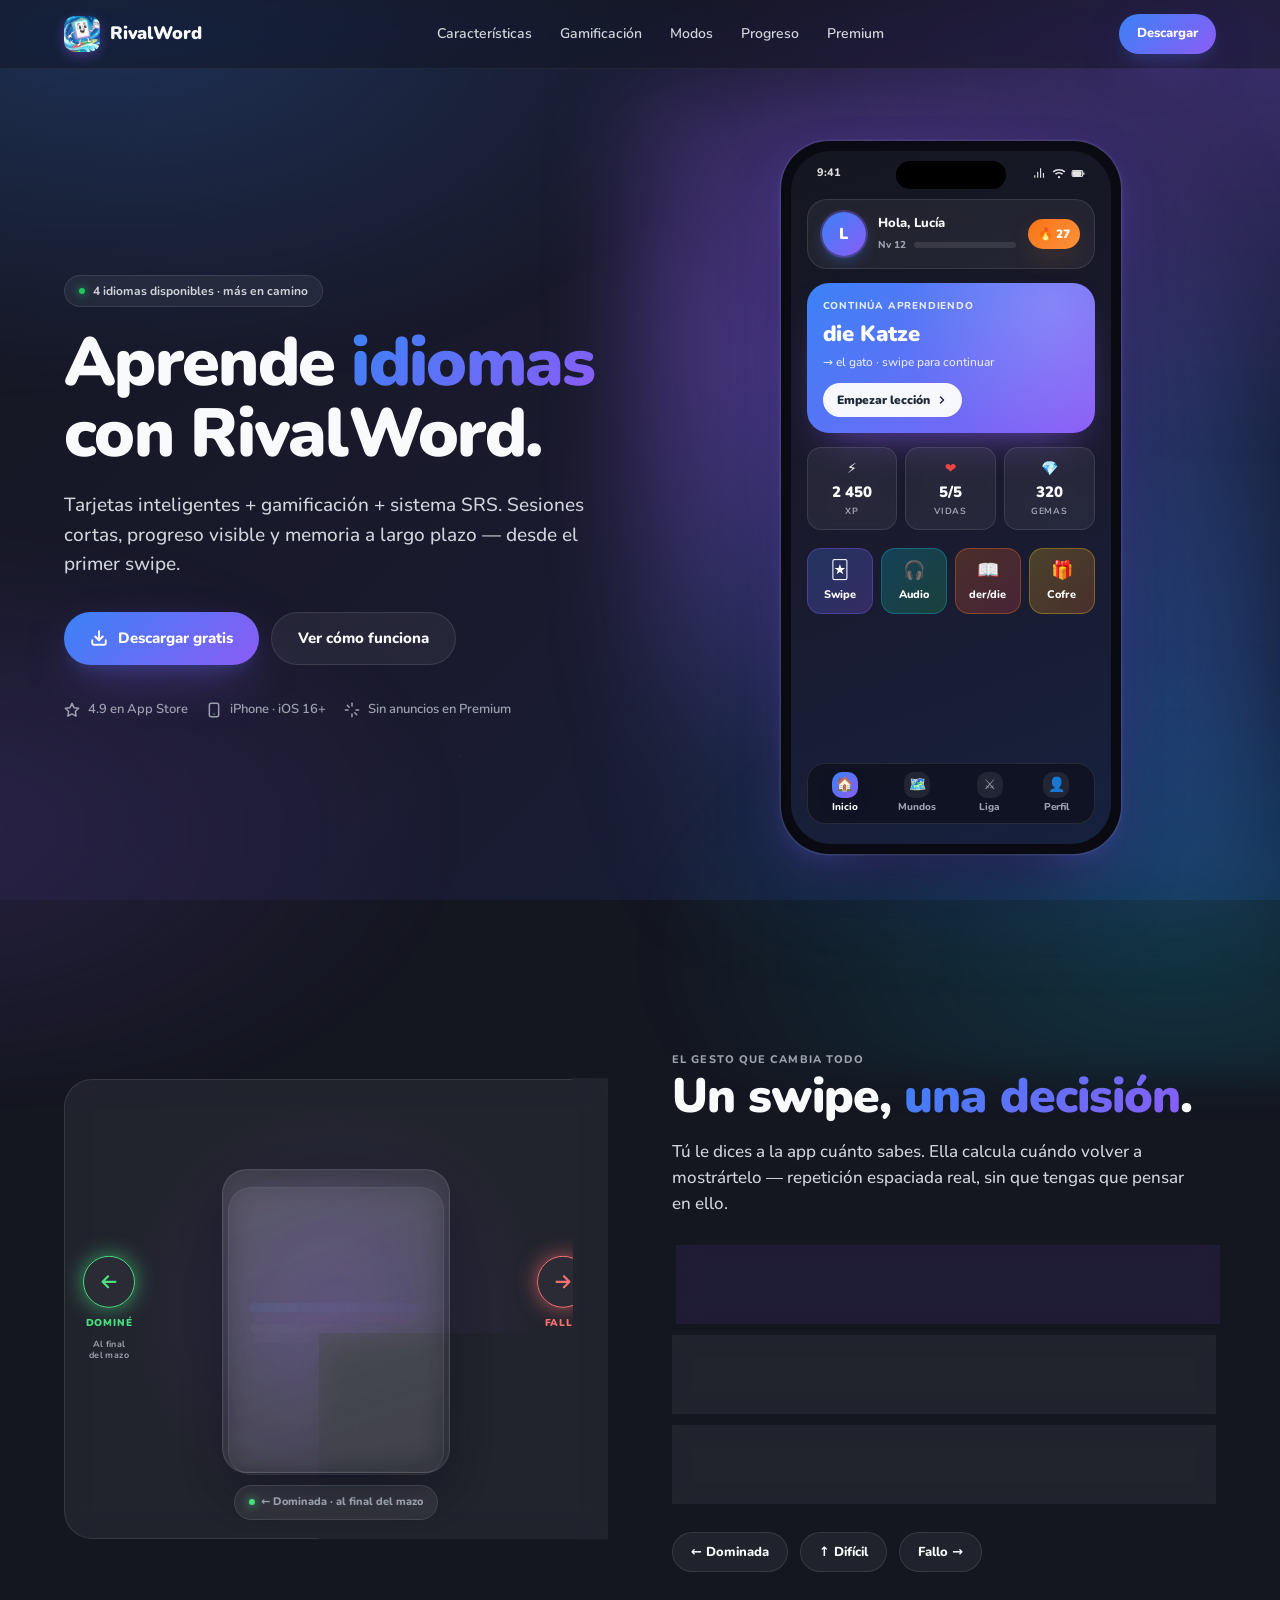
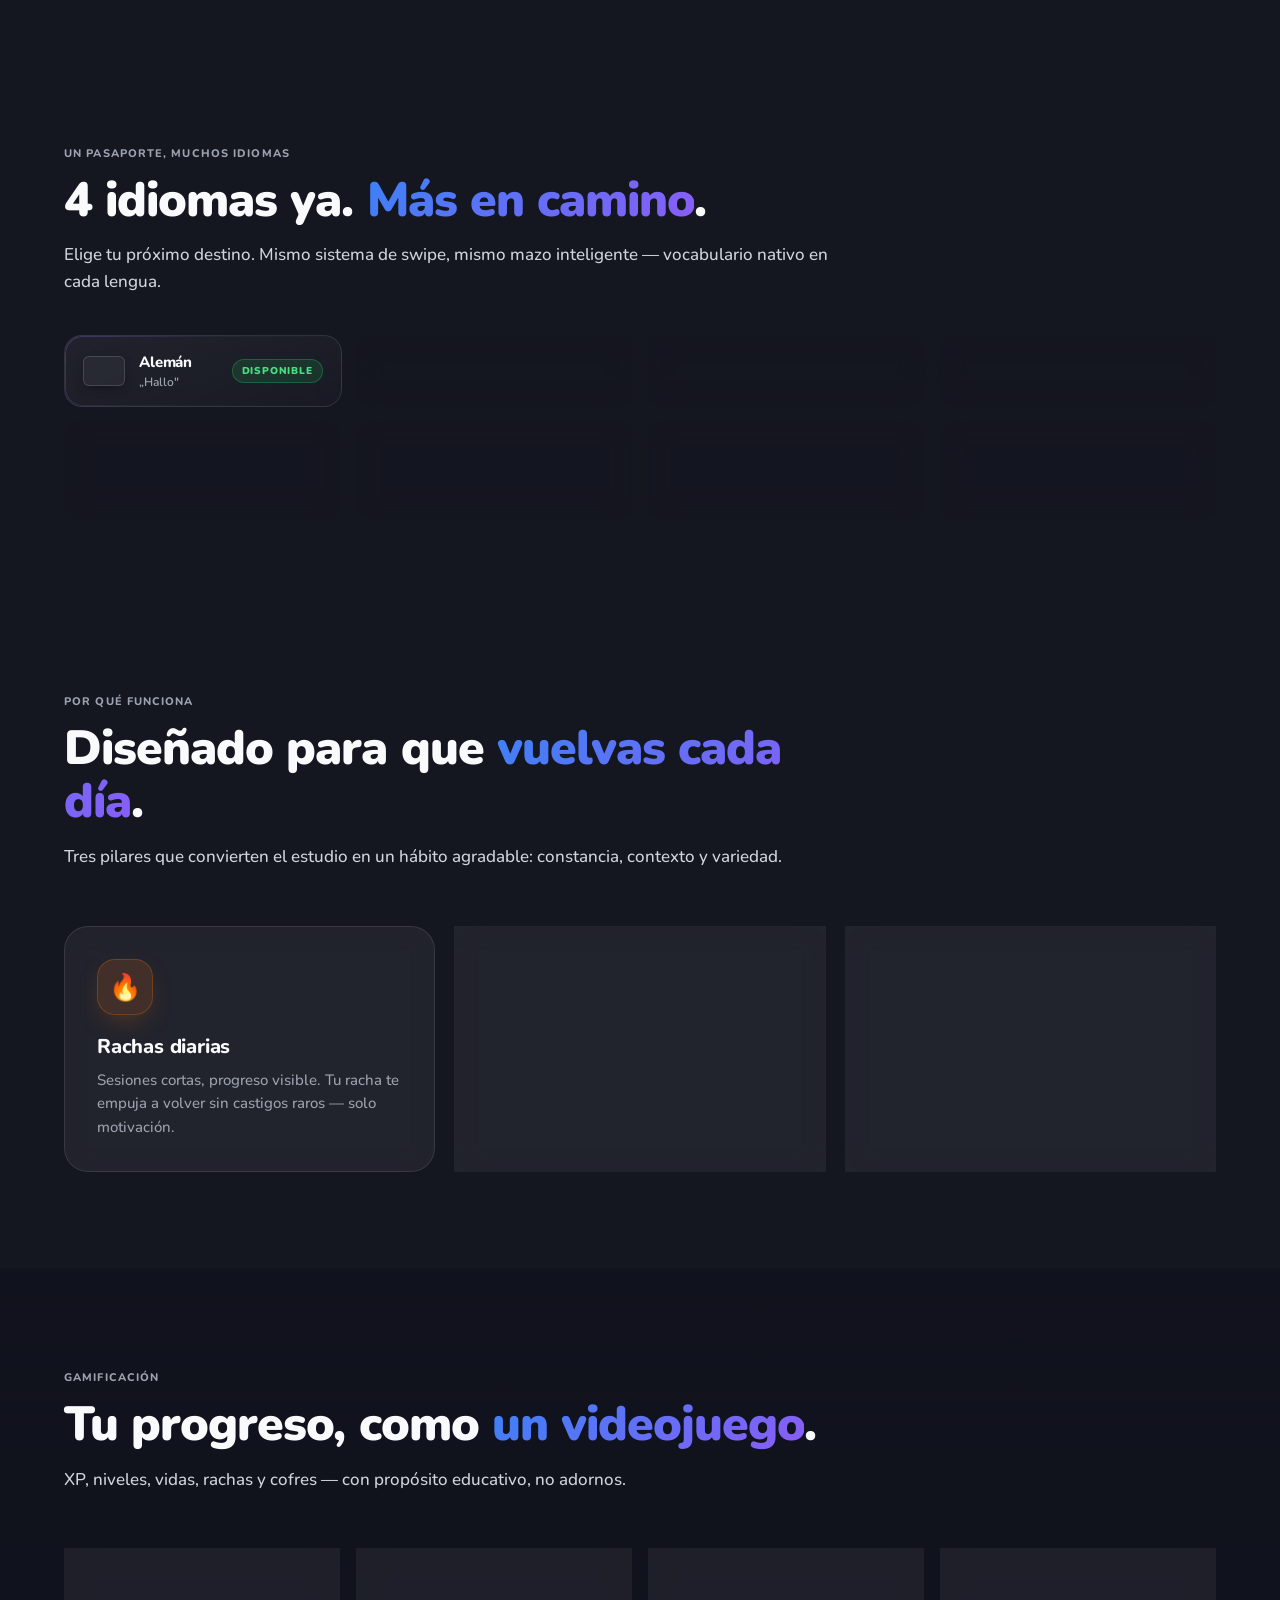
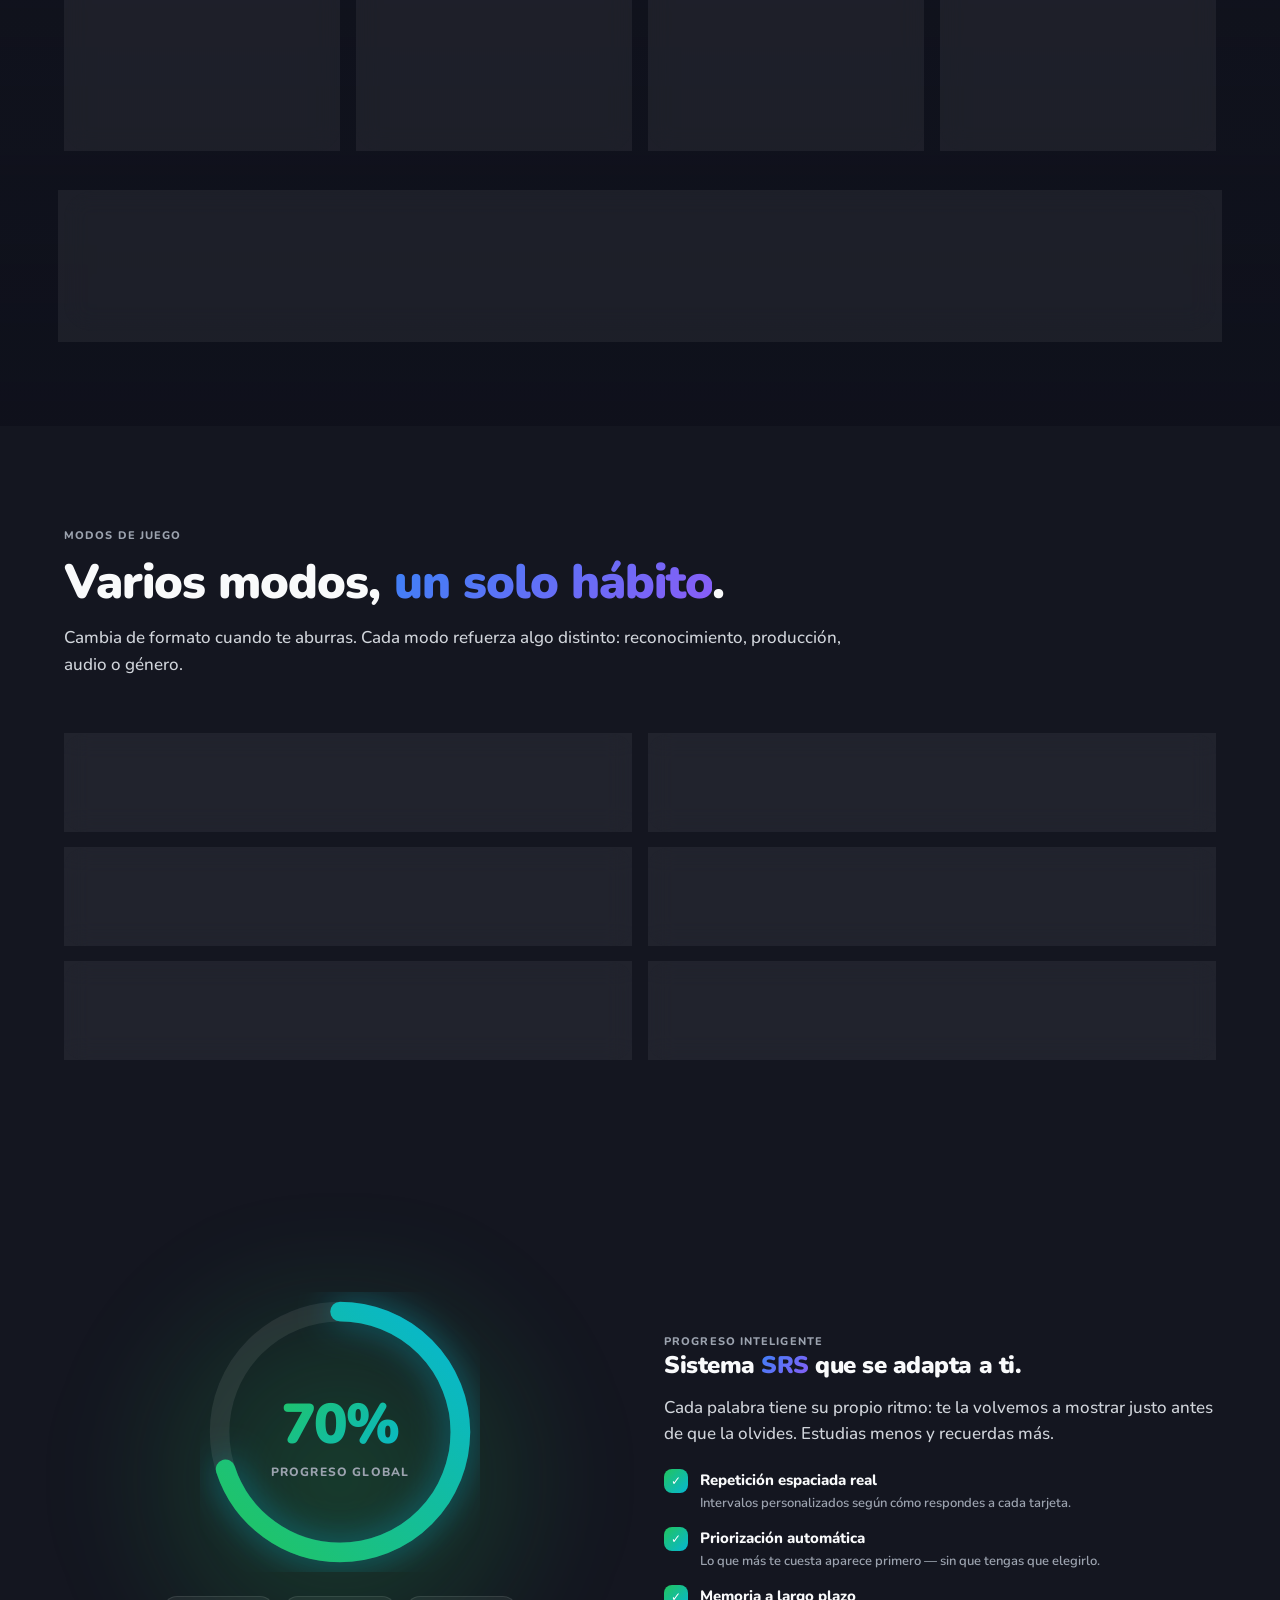
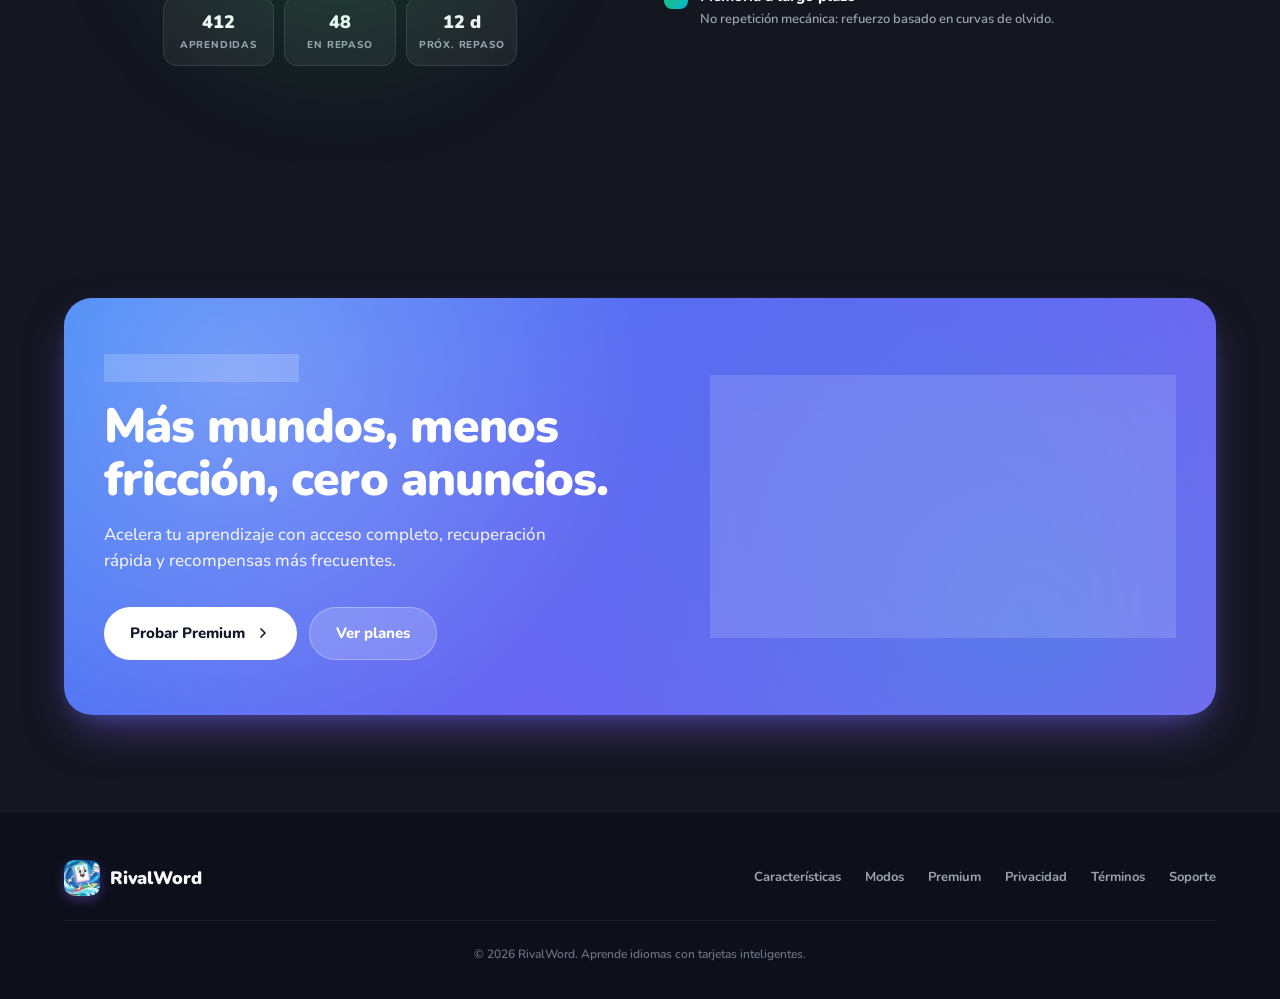
==== index.html @ c5b44391 "La web pasa a RivalWord: marca, política de privacidad, términos, soporte y app-ads.txt - index.html" ====
<!doctype html>
<html lang="es">
<head>
  <meta charset="utf-8" />
  <meta name="viewport" content="width=device-width, initial-scale=1" />
  <title>RivalWord — Aprende idiomas con tarjetas inteligentes</title>
  <meta name="description" content="RivalWord: tarjetas inteligentes + gamificación + SRS. Aprende alemán, inglés, francés y búlgaro con rachas, mundos y modos de juego." />
  <link rel="canonical" href="https://rivalword.online/" />
  <link rel="icon" href="/assets/app-icon.png" />
  <link rel="apple-touch-icon" href="/assets/apple-touch-icon.png" />
  <meta property="og:type" content="website" />
  <meta property="og:site_name" content="RivalWord" />
  <meta property="og:title" content="RivalWord — Aprende idiomas con tarjetas inteligentes" />
  <meta property="og:description" content="Tarjetas inteligentes + gamificación + SRS. Aprende alemán, inglés, francés y búlgaro." />
  <meta property="og:url" content="https://rivalword.online/" />
  <meta property="og:image" content="https://rivalword.online/assets/apple-touch-icon.png" />
  <meta name="twitter:card" content="summary" />

  <link rel="preconnect" href="https://fonts.googleapis.com" />
  <link rel="preconnect" href="https://fonts.gstatic.com" crossorigin />
  <link href="https://fonts.googleapis.com/css2?family=Nunito:wght@400;500;600;700;800;900&display=swap" rel="stylesheet" />

  <style>
    /* ============================================================
       RivalWord — Landing
       Dark gradient + glassmorphism aesthetic, aligned with the app
       ============================================================ */
    *, *::before, *::after { box-sizing: border-box; }
    html, body { margin: 0; padding: 0; }
    html { scroll-behavior: smooth; }

    :root {
      /* Backgrounds */
      --bg-1: #141620;
      --bg-2: #1A1A2E;
      --bg-3: #16213E;
      --bg-dark: #0D0F1A;

      /* Accents */
      --accent-blue: #3B82F6;
      --accent-purple: #8B5CF6;
      --accent-grad: linear-gradient(135deg, #3B82F6 0%, #8B5CF6 100%);
      --accent-grad-soft: linear-gradient(135deg, rgba(59,130,246,0.20) 0%, rgba(139,92,246,0.20) 100%);

      /* Text */
      --text-1: #F9FAFB;
      --text-2: #D1D5DB;
      --text-3: #9CA3AF;
      --text-4: #6B7280;

      /* Cards */
      --card-bg: rgba(255,255,255,0.06);
      --card-bg-strong: rgba(255,255,255,0.09);
      --card-border: rgba(255,255,255,0.10);
      --card-border-strong: rgba(255,255,255,0.18);

      /* Semantic */
      --streak: #F97316;     /* orange */
      --streak-2: #FB923C;
      --success: #22C55E;    /* green */
      --success-2: #06B6D4;  /* cyan */
      --hearts: #EF4444;
      --xp: #FACC15;

      /* Radii */
      --r-sm: 12px;
      --r-md: 14px;
      --r-lg: 20px;
      --r-xl: 24px;
      --r-2xl: 28px;
      --r-pill: 999px;

      /* Shadows — coloured accent, not pure black */
      --shadow-accent: 0 20px 50px -15px rgba(139,92,246,0.55), 0 8px 20px -8px rgba(59,130,246,0.35);
      --shadow-accent-sm: 0 10px 30px -10px rgba(139,92,246,0.45);
      --shadow-card: 0 10px 30px -12px rgba(12, 14, 30, 0.6), 0 2px 8px rgba(12, 14, 30, 0.35);
      --shadow-streak: 0 10px 30px -10px rgba(249,115,22,0.45);

      /* Motion */
      --ease: cubic-bezier(.2,.8,.2,1);
      --ease-spring: cubic-bezier(.34,1.56,.64,1);

      /* Type */
      --font: 'Nunito', -apple-system, BlinkMacSystemFont, 'SF Pro Text', system-ui, sans-serif;
    }

    body {
      font-family: var(--font);
      color: var(--text-1);
      background: var(--bg-1);
      -webkit-font-smoothing: antialiased;
      -moz-osx-font-smoothing: grayscale;
      text-rendering: optimizeLegibility;
      font-weight: 500;
      overflow-x: hidden;
      line-height: 1.5;
    }

    /* ============================================================
       Animated background — diagonal gradient + subtle particles
       ============================================================ */
    .app-bg {
      position: fixed;
      inset: 0;
      z-index: -2;
      background:
        linear-gradient(135deg, #141620 0%, #1A1A2E 50%, #16213E 100%);
    }
    .app-bg::before {
      content: "";
      position: absolute;
      inset: -20%;
      background:
        radial-gradient(ellipse 60% 50% at 20% 15%, rgba(59,130,246,0.25), transparent 60%),
        radial-gradient(ellipse 60% 50% at 85% 20%, rgba(139,92,246,0.28), transparent 60%),
        radial-gradient(ellipse 50% 40% at 80% 90%, rgba(6,182,212,0.18), transparent 60%),
        radial-gradient(ellipse 50% 40% at 10% 80%, rgba(139,92,246,0.15), transparent 60%);
      animation: bgDrift 12s ease-in-out infinite alternate;
      filter: blur(20px);
    }
    @keyframes bgDrift {
      0%   { transform: translate3d(0, 0, 0) scale(1); }
      100% { transform: translate3d(-3%, 2%, 0) scale(1.05); }
    }

    /* Stars / particles layer */
    .stars {
      position: fixed;
      inset: 0;
      z-index: -1;
      pointer-events: none;
      background-image:
        radial-gradient(1px 1px at 10% 20%, rgba(255,255,255,0.5), transparent 50%),
        radial-gradient(1px 1px at 80% 30%, rgba(255,255,255,0.4), transparent 50%),
        radial-gradient(1.5px 1.5px at 30% 70%, rgba(255,255,255,0.55), transparent 50%),
        radial-gradient(1px 1px at 60% 80%, rgba(255,255,255,0.35), transparent 50%),
        radial-gradient(1px 1px at 90% 60%, rgba(255,255,255,0.45), transparent 50%),
        radial-gradient(1px 1px at 45% 15%, rgba(255,255,255,0.4), transparent 50%),
        radial-gradient(1.5px 1.5px at 20% 90%, rgba(255,255,255,0.5), transparent 50%),
        radial-gradient(1px 1px at 70% 45%, rgba(255,255,255,0.3), transparent 50%);
      background-size: 120% 120%;
      opacity: 0.6;
      animation: starTwinkle 6s ease-in-out infinite alternate;
    }
    @keyframes starTwinkle {
      0%   { opacity: 0.35; transform: translateY(0); }
      100% { opacity: 0.7;  transform: translateY(-4px); }
    }

    /* ============================================================
       Typography
       ============================================================ */
    h1, h2, h3, h4 { margin: 0; font-family: var(--font); letter-spacing: -0.01em; }
    h1 { font-weight: 900; line-height: 1.05; letter-spacing: -0.025em; }
    h2 { font-weight: 900; line-height: 1.1;  letter-spacing: -0.02em; }
    h3 { font-weight: 800; line-height: 1.2; }
    p  { margin: 0; }

    .eyebrow {
      text-transform: uppercase;
      letter-spacing: 0.1em;
      font-size: 11px;
      font-weight: 800;
      color: var(--text-3);
    }

    .grad-text {
      background: var(--accent-grad);
      -webkit-background-clip: text;
      background-clip: text;
      -webkit-text-fill-color: transparent;
      color: transparent;
    }

    /* ============================================================
       Layout
       ============================================================ */
    .container {
      max-width: 1200px;
      margin: 0 auto;
      padding: 0 24px;
    }
    section { padding: 96px 0; position: relative; }
    @media (max-width: 720px) { section { padding: 72px 0; } }

    /* ============================================================
       Buttons
       ============================================================ */
    .btn {
      display: inline-flex;
      align-items: center;
      justify-content: center;
      gap: 10px;
      font-family: var(--font);
      font-weight: 800;
      font-size: 15px;
      border: 0;
      border-radius: var(--r-pill);
      padding: 14px 26px;
      cursor: pointer;
      text-decoration: none;
      transition: transform 120ms var(--ease), box-shadow 220ms var(--ease), background 220ms var(--ease);
      will-change: transform;
    }
    .btn:active { transform: scale(0.97); }
    .btn-primary {
      background: var(--accent-grad);
      color: #fff;
      box-shadow: var(--shadow-accent);
    }
    .btn-primary:hover {
      box-shadow: 0 24px 60px -15px rgba(139,92,246,0.7), 0 10px 25px -8px rgba(59,130,246,0.45);
    }
    .btn-ghost {
      background: var(--card-bg);
      color: var(--text-1);
      border: 1px solid var(--card-border);
      backdrop-filter: blur(10px);
      -webkit-backdrop-filter: blur(10px);
    }
    .btn-ghost:hover {
      background: var(--card-bg-strong);
      border-color: var(--card-border-strong);
    }
    .btn-white {
      background: #fff;
      color: #111827;
    }
    .btn-white:hover { background: #F3F4F6; }

    .btn-sm { padding: 10px 18px; font-size: 13px; }

    /* ============================================================
       Glass card
       ============================================================ */
    .glass {
      background: var(--card-bg);
      border: 1px solid var(--card-border);
      border-radius: var(--r-2xl);
      backdrop-filter: blur(12px);
      -webkit-backdrop-filter: blur(12px);
      transition: transform 220ms var(--ease), border-color 220ms var(--ease), background 220ms var(--ease);
    }
    .glass-hover:hover {
      transform: scale(1.02);
      border-color: rgba(139,92,246,0.45);
      background: rgba(255,255,255,0.08);
    }

    /* ============================================================
       Navbar
       ============================================================ */
    .nav {
      position: sticky;
      top: 0;
      z-index: 100;
      backdrop-filter: blur(18px) saturate(140%);
      -webkit-backdrop-filter: blur(18px) saturate(140%);
      background: rgba(20, 22, 32, 0.55);
      border-bottom: 1px solid rgba(255,255,255,0.06);
    }
    .nav-inner {
      max-width: 1200px;
      margin: 0 auto;
      padding: 14px 24px;
      display: flex;
      align-items: center;
      justify-content: space-between;
      gap: 16px;
    }
    .brand { display: flex; align-items: center; gap: 10px; text-decoration: none; color: var(--text-1); }
    .brand-logo {
      width: 36px; height: 36px; border-radius: 10px; object-fit: cover;
      box-shadow: 0 4px 12px rgba(139,92,246,0.35);
    }
    .brand-name { font-weight: 900; font-size: 18px; letter-spacing: -0.01em; }
    .nav-links { display: none; gap: 28px; }
    .nav-links a { color: var(--text-2); text-decoration: none; font-size: 14px; font-weight: 600; transition: color 180ms; }
    .nav-links a:hover { color: var(--text-1); }
    @media (min-width: 980px) { .nav-links { display: flex; } }

    /* ============================================================
       Hero
       ============================================================ */
    .hero {
      padding: 72px 0 96px;
      position: relative;
    }
    .hero-grid {
      display: grid;
      gap: 48px;
      align-items: center;
      grid-template-columns: 1fr;
    }
    @media (min-width: 980px) {
      .hero-grid { grid-template-columns: 1.05fr 1fr; gap: 64px; }
    }
    .hero-badge {
      display: inline-flex; align-items: center; gap: 8px;
      padding: 6px 14px;
      border-radius: var(--r-pill);
      background: var(--card-bg);
      border: 1px solid var(--card-border);
      font-size: 12px; font-weight: 700;
      color: var(--text-2);
      backdrop-filter: blur(10px);
    }
    .hero-badge .dot { width: 6px; height: 6px; border-radius: 50%; background: var(--success); box-shadow: 0 0 8px var(--success); }
    .hero h1 {
      font-size: clamp(40px, 6vw, 68px);
      margin-top: 20px;
      text-wrap: balance;
    }
    .hero .lead {
      margin-top: 22px;
      font-size: clamp(16px, 1.6vw, 19px);
      color: var(--text-2);
      max-width: 560px;
      line-height: 1.55;
      text-wrap: pretty;
    }
    .hero-ctas { margin-top: 32px; display: flex; gap: 12px; flex-wrap: wrap; }
    .hero-meta {
      margin-top: 36px;
      display: flex; flex-wrap: wrap; gap: 18px;
      font-size: 13px; color: var(--text-3); font-weight: 600;
    }
    .hero-meta span { display: inline-flex; align-items: center; gap: 8px; }

    /* ============================================================
       iPhone mockup
       ============================================================ */
    .phone-wrap { position: relative; display: grid; place-items: center; }
    .phone-glow {
      position: absolute;
      inset: -60px;
      background:
        radial-gradient(circle at 30% 30%, rgba(139,92,246,0.45), transparent 60%),
        radial-gradient(circle at 70% 70%, rgba(59,130,246,0.35), transparent 65%);
      filter: blur(40px);
      z-index: 0;
      animation: glowPulse 6s ease-in-out infinite alternate;
    }
    @keyframes glowPulse {
      0%   { opacity: 0.75; transform: scale(1); }
      100% { opacity: 1;    transform: scale(1.05); }
    }
    .phone {
      position: relative;
      z-index: 1;
      width: 320px;
      background: #0a0b12;
      border-radius: 48px;
      padding: 10px;
      box-shadow:
        0 0 0 1.5px rgba(255,255,255,0.08),
        0 40px 80px -30px rgba(0,0,0,0.8),
        var(--shadow-accent);
    }
    @media (min-width: 420px) { .phone { width: 340px; } }
    .phone-screen {
      position: relative;
      border-radius: 40px;
      overflow: hidden;
      aspect-ratio: 9 / 19.5;
      background: linear-gradient(160deg, #141620 0%, #1A1A2E 50%, #16213E 100%);
    }
    .phone-notch {
      position: absolute;
      top: 10px;
      left: 50%;
      transform: translateX(-50%);
      width: 110px; height: 28px;
      border-radius: 999px;
      background: #000;
      z-index: 20;
    }
    .phone-stars {
      position: absolute; inset: 0;
      background-image:
        radial-gradient(1px 1px at 15% 20%, rgba(255,255,255,0.6), transparent 50%),
        radial-gradient(1px 1px at 75% 35%, rgba(255,255,255,0.5), transparent 50%),
        radial-gradient(1.5px 1.5px at 40% 60%, rgba(255,255,255,0.7), transparent 50%),
        radial-gradient(1px 1px at 85% 80%, rgba(255,255,255,0.4), transparent 50%),
        radial-gradient(1px 1px at 20% 85%, rgba(255,255,255,0.45), transparent 50%);
      opacity: 0.5;
    }

    /* Phone content */
    .phone-content {
      position: relative;
      padding: 48px 16px 20px;
      z-index: 1;
      height: 100%;
      display: flex; flex-direction: column; gap: 14px;
    }
    .status-bar {
      position: absolute; top: 14px; left: 26px; right: 26px;
      display: flex; justify-content: space-between; align-items: center;
      font-size: 11px; font-weight: 800; color: rgba(255,255,255,0.85);
      z-index: 10;
    }
    .status-bar-right { display: inline-flex; gap: 5px; align-items: center; }
    .status-bar-right svg { width: 14px; height: 14px; }

    /* Home header widget */
    .home-header {
      display: flex; align-items: center; gap: 12px;
      padding: 12px 14px;
      border-radius: var(--r-lg);
      background: var(--card-bg);
      border: 1px solid var(--card-border);
      backdrop-filter: blur(12px);
    }
    .avatar {
      width: 44px; height: 44px; border-radius: 50%;
      background: linear-gradient(135deg, #3B82F6, #8B5CF6);
      display: grid; place-items: center;
      color: #fff; font-weight: 900; font-size: 16px;
      box-shadow: 0 0 0 2px rgba(139,92,246,0.35), 0 6px 16px -4px rgba(59,130,246,0.5);
    }
    .home-header-info { flex: 1; min-width: 0; }
    .home-header-info .name { font-weight: 800; font-size: 13px; color: var(--text-1); }
    .lvl-row { display: flex; align-items: center; gap: 8px; margin-top: 4px; }
    .lvl-bar { flex: 1; height: 6px; border-radius: 999px; background: rgba(255,255,255,0.1); overflow: hidden; }
    .lvl-fill { height: 100%; width: 62%; background: var(--accent-grad); border-radius: 999px; }
    .lvl-label { font-size: 10px; color: var(--text-3); font-weight: 800; }
    .streak-badge {
      display: inline-flex; align-items: center; gap: 5px;
      padding: 6px 10px;
      border-radius: var(--r-pill);
      background: linear-gradient(135deg, #F97316, #FB923C);
      color: #fff; font-weight: 900; font-size: 12px;
      box-shadow: var(--shadow-streak);
    }

    /* Main learn card */
    .learn-card {
      position: relative;
      padding: 16px;
      border-radius: 22px;
      background: linear-gradient(135deg, #3B82F6 0%, #8B5CF6 100%);
      color: #fff;
      box-shadow: 0 20px 40px -20px rgba(139,92,246,0.7);
      overflow: hidden;
    }
    .learn-card::after {
      content: "";
      position: absolute; inset: 0;
      background: radial-gradient(circle at 85% 15%, rgba(255,255,255,0.18), transparent 55%);
      pointer-events: none;
    }
    .learn-card .label { font-size: 10px; font-weight: 800; opacity: 0.85; letter-spacing: 0.08em; text-transform: uppercase; }
    .learn-card .word { font-size: 22px; font-weight: 900; margin-top: 4px; letter-spacing: -0.01em; }
    .learn-card .sub { font-size: 12px; opacity: 0.85; margin-top: 2px; }
    .learn-card .cta {
      display: inline-flex; align-items: center; gap: 6px;
      margin-top: 12px;
      padding: 8px 14px;
      background: rgba(255,255,255,0.95);
      color: #1F2937;
      border-radius: 999px;
      font-size: 12px; font-weight: 900;
    }

    /* Stats row */
    .stats-row { display: grid; grid-template-columns: repeat(3, 1fr); gap: 8px; }
    .stat {
      padding: 10px;
      border-radius: 14px;
      background: var(--card-bg);
      border: 1px solid var(--card-border);
      text-align: center;
      backdrop-filter: blur(8px);
    }
    .stat .n { font-size: 15px; font-weight: 900; color: var(--text-1); }
    .stat .l { font-size: 9px; font-weight: 700; color: var(--text-3); text-transform: uppercase; letter-spacing: 0.08em; margin-top: 2px; }
    .stat .ic { font-size: 14px; margin-bottom: 2px; }

    /* Mini feature tiles in phone */
    .tiles { display: grid; grid-template-columns: repeat(4, 1fr); gap: 8px; margin-top: 4px; }
    .tile {
      aspect-ratio: 1/1;
      border-radius: 14px;
      display: grid; place-items: center;
      font-size: 11px; font-weight: 800; color: #fff;
      text-align: center;
      padding: 6px;
    }
    .tile-swipe  { background: linear-gradient(135deg, rgba(59,130,246,0.25), rgba(139,92,246,0.25)); border: 1px solid rgba(139,92,246,0.35); }
    .tile-audio  { background: linear-gradient(135deg, rgba(6,182,212,0.25), rgba(34,197,94,0.22)); border: 1px solid rgba(6,182,212,0.35); }
    .tile-art    { background: linear-gradient(135deg, rgba(249,115,22,0.22), rgba(239,68,68,0.22)); border: 1px solid rgba(249,115,22,0.35); }
    .tile-chest  { background: linear-gradient(135deg, rgba(250,204,21,0.22), rgba(249,115,22,0.22)); border: 1px solid rgba(250,204,21,0.32); }
    .tile .glyph { font-size: 18px; margin-bottom: 3px; }

    /* Phone tabbar */
    .tabbar {
      margin-top: auto;
      display: flex; justify-content: space-around; align-items: center;
      padding: 8px 4px;
      border-radius: 18px;
      background: rgba(13,15,26,0.7);
      border: 1px solid var(--card-border);
      backdrop-filter: blur(14px);
    }
    .tabbar-item { font-size: 10px; font-weight: 800; color: var(--text-3); text-align: center; display: grid; gap: 2px; }
    .tabbar-item.active { color: var(--text-1); }
    .tabbar-item .tg {
      width: 26px; height: 26px; border-radius: 10px; display: grid; place-items: center; margin: 0 auto;
      background: rgba(255,255,255,0.08);
      font-size: 14px;
    }
    .tabbar-item.active .tg { background: var(--accent-grad); color: #fff; box-shadow: var(--shadow-accent-sm); }

    /* ============================================================
       Section headings
       ============================================================ */
    .section-head { max-width: 780px; margin-bottom: 56px; }
    .section-head h2 {
      font-size: clamp(32px, 4.5vw, 48px);
      margin-top: 10px;
    }
    .section-head p {
      margin-top: 16px;
      font-size: 17px;
      color: var(--text-2);
      line-height: 1.55;
      text-wrap: pretty;
    }

    /* ============================================================
       Features cards
       ============================================================ */
    .feature-grid {
      display: grid; gap: 20px;
      grid-template-columns: 1fr;
    }
    @media (min-width: 720px) {
      .feature-grid { grid-template-columns: repeat(3, 1fr); }
    }
    .feature-card {
      padding: 32px;
      border-radius: var(--r-xl);
      background: var(--card-bg);
      border: 1px solid var(--card-border);
      backdrop-filter: blur(12px);
      transition: transform 220ms var(--ease), border-color 220ms var(--ease), background 220ms var(--ease);
    }
    .feature-card:hover {
      transform: scale(1.02);
      border-color: rgba(139,92,246,0.45);
      background: rgba(255,255,255,0.08);
    }
    .feature-icon {
      width: 56px; height: 56px;
      border-radius: 18px;
      display: grid; place-items: center;
      font-size: 26px;
      margin-bottom: 20px;
    }
    .icon-streak { background: rgba(249,115,22,0.15); box-shadow: 0 10px 30px -12px rgba(249,115,22,0.45), inset 0 0 0 1px rgba(249,115,22,0.25); }
    .icon-map    { background: rgba(34,197,94,0.15); box-shadow: 0 10px 30px -12px rgba(34,197,94,0.45), inset 0 0 0 1px rgba(34,197,94,0.25); }
    .icon-bolt   { background: rgba(59,130,246,0.18); box-shadow: 0 10px 30px -12px rgba(59,130,246,0.5), inset 0 0 0 1px rgba(59,130,246,0.28); }
    .feature-card h3 { font-size: 20px; }
    .feature-card p { margin-top: 10px; color: var(--text-3); font-size: 15px; line-height: 1.55; font-weight: 500; }

    /* ============================================================
       Gamification section
       ============================================================ */
    .gamification {
      background: linear-gradient(180deg, rgba(13,15,26,0.4), rgba(13,15,26,0.7));
    }
    .stats-grid {
      display: grid; gap: 16px;
      grid-template-columns: repeat(2, 1fr);
    }
    @media (min-width: 720px) {
      .stats-grid { grid-template-columns: repeat(4, 1fr); }
    }
    .stat-card {
      padding: 24px;
      border-radius: var(--r-xl);
      background: var(--card-bg);
      border: 1px solid var(--card-border);
      backdrop-filter: blur(12px);
    }
    .stat-card .ic {
      width: 44px; height: 44px; border-radius: 14px;
      display: grid; place-items: center; font-size: 22px;
      margin-bottom: 14px;
    }
    .ic-xp     { background: rgba(250,204,21,0.15); box-shadow: inset 0 0 0 1px rgba(250,204,21,0.28); }
    .ic-level  { background: rgba(59,130,246,0.18); box-shadow: inset 0 0 0 1px rgba(59,130,246,0.32); }
    .ic-streak { background: rgba(249,115,22,0.15); box-shadow: inset 0 0 0 1px rgba(249,115,22,0.28); }
    .ic-hearts { background: rgba(239,68,68,0.15);  box-shadow: inset 0 0 0 1px rgba(239,68,68,0.28); }
    .stat-card .eyebrow { font-size: 11px; }
    .stat-card .value {
      font-size: 32px; font-weight: 900; color: var(--text-1);
      margin-top: 6px; letter-spacing: -0.02em;
    }
    .stat-card .desc { color: var(--text-3); font-size: 13px; margin-top: 4px; font-weight: 600; }

    .gam-widget {
      margin-top: 40px;
      padding: 28px;
      border-radius: var(--r-2xl);
      background: var(--card-bg);
      border: 1px solid var(--card-border);
      backdrop-filter: blur(12px);
      display: grid;
      gap: 24px;
      grid-template-columns: 1fr;
      align-items: center;
    }
    @media (min-width: 720px) {
      .gam-widget { grid-template-columns: auto 1fr auto; }
    }
    .gam-avatar {
      width: 72px; height: 72px; border-radius: 50%;
      background: linear-gradient(135deg, #3B82F6, #8B5CF6);
      display: grid; place-items: center;
      color: #fff; font-weight: 900; font-size: 24px;
      box-shadow: 0 0 0 3px rgba(139,92,246,0.25), var(--shadow-accent-sm);
    }
    .gam-info .name { font-size: 20px; font-weight: 900; color: var(--text-1); }
    .gam-info .sub  { font-size: 13px; color: var(--text-3); font-weight: 700; margin-top: 2px; }
    .gam-info .lvl-wrap { margin-top: 12px; display: flex; align-items: center; gap: 10px; }
    .gam-info .lvl-bar { flex: 1; height: 8px; border-radius: 999px; background: rgba(255,255,255,0.1); overflow: hidden; max-width: 340px; }
    .gam-info .lvl-fill { height: 100%; width: 72%; background: var(--accent-grad); border-radius: 999px; box-shadow: 0 0 12px rgba(59,130,246,0.6); }
    .gam-info .lvl-label { font-size: 12px; font-weight: 800; color: var(--text-2); }
    .gam-streak {
      padding: 10px 16px;
      border-radius: var(--r-pill);
      background: linear-gradient(135deg, #F97316, #FB923C);
      color: #fff; font-weight: 900; font-size: 14px;
      box-shadow: var(--shadow-streak);
      display: inline-flex; align-items: center; gap: 6px;
      white-space: nowrap;
    }

    /* ============================================================
       Modes section
       ============================================================ */
    .modes-grid {
      display: grid; gap: 16px;
      grid-template-columns: 1fr;
    }
    @media (min-width: 720px) {
      .modes-grid { grid-template-columns: repeat(2, 1fr); }
    }
    .mode {
      display: flex; align-items: center; gap: 18px;
      padding: 22px;
      border-radius: var(--r-lg);
      background: var(--card-bg);
      border: 1px solid var(--card-border);
      backdrop-filter: blur(12px);
      transition: transform 220ms var(--ease), border-color 220ms var(--ease), background 220ms var(--ease);
    }
    .mode:hover { transform: scale(1.01); border-color: rgba(139,92,246,0.4); background: rgba(255,255,255,0.08); }
    .mode-icon {
      width: 52px; height: 52px; border-radius: 14px;
      display: grid; place-items: center; font-size: 22px;
      flex-shrink: 0;
    }
    .mi-flash { background: rgba(59,130,246,0.15); color: #60A5FA; box-shadow: inset 0 0 0 1px rgba(59,130,246,0.3); }
    .mi-chall { background: rgba(249,115,22,0.15); color: #FB923C; box-shadow: inset 0 0 0 1px rgba(249,115,22,0.3); }
    .mi-art   { background: rgba(139,92,246,0.15); color: #A78BFA; box-shadow: inset 0 0 0 1px rgba(139,92,246,0.3); }
    .mi-audio { background: rgba(6,182,212,0.15);  color: #22D3EE; box-shadow: inset 0 0 0 1px rgba(6,182,212,0.3); }
    .mi-surv  { background: rgba(239,68,68,0.15);  color: #F87171; box-shadow: inset 0 0 0 1px rgba(239,68,68,0.3); }
    .mi-srs   { background: rgba(34,197,94,0.15);  color: #4ADE80; box-shadow: inset 0 0 0 1px rgba(34,197,94,0.3); }
    .mode h3 { font-size: 17px; font-weight: 800; }
    .mode p  { margin-top: 4px; color: var(--text-3); font-size: 13px; font-weight: 600; }

    /* ============================================================
       SRS / Progress section
       ============================================================ */
    .srs-grid {
      display: grid; gap: 48px; align-items: center;
      grid-template-columns: 1fr;
    }
    @media (min-width: 900px) {
      .srs-grid { grid-template-columns: 1fr 1fr; }
    }
    .srs-ring-wrap {
      position: relative;
      display: grid; place-items: center;
      padding: 40px;
    }
    .srs-ring-bg {
      position: absolute; inset: 0;
      background: radial-gradient(circle at center, rgba(34,197,94,0.25), transparent 70%);
      filter: blur(40px);
      z-index: 0;
    }
    .srs-ring {
      position: relative;
      width: 280px; height: 280px;
      z-index: 1;
    }
    .srs-ring svg { width: 100%; height: 100%; transform: rotate(-90deg); }
    .ring-bg { stroke: rgba(255,255,255,0.08); }
    .ring-fill { stroke: url(#ringGrad); stroke-linecap: round; filter: drop-shadow(0 0 12px rgba(6,182,212,0.5)); }
    .srs-ring-center {
      position: absolute; inset: 0;
      display: grid; place-items: center;
      text-align: center;
    }
    .srs-ring-center .pct { font-size: 56px; font-weight: 900; letter-spacing: -0.03em; }
    .srs-ring-center .lbl { font-size: 12px; font-weight: 800; color: var(--text-3); text-transform: uppercase; letter-spacing: 0.1em; margin-top: -4px; }

    .srs-stats { display: grid; grid-template-columns: repeat(3, 1fr); gap: 10px; margin-top: 24px; }
    .srs-stat { padding: 12px; border-radius: 14px; background: var(--card-bg); border: 1px solid var(--card-border); text-align: center; }
    .srs-stat .n { font-size: 18px; font-weight: 900; color: var(--text-1); }
    .srs-stat .l { font-size: 10px; color: var(--text-3); font-weight: 800; text-transform: uppercase; letter-spacing: 0.08em; margin-top: 2px; }

    .srs-bullets { display: grid; gap: 14px; margin-top: 22px; }
    .srs-bullet { display: flex; align-items: flex-start; gap: 12px; }
    .srs-bullet-dot {
      width: 24px; height: 24px; border-radius: 8px; flex-shrink: 0;
      background: linear-gradient(135deg, #22C55E, #06B6D4);
      display: grid; place-items: center; font-size: 12px; color: #fff; font-weight: 900;
    }
    .srs-bullet .t { font-size: 15px; font-weight: 800; color: var(--text-1); }
    .srs-bullet .d { font-size: 13px; font-weight: 600; color: var(--text-3); margin-top: 2px; line-height: 1.5; }

    /* ============================================================
       Premium CTA
       ============================================================ */
    .premium {
      position: relative;
      padding: 56px 40px;
      border-radius: var(--r-2xl);
      background: linear-gradient(135deg, #3B82F6 0%, #6366F1 50%, #8B5CF6 100%);
      overflow: hidden;
      box-shadow: var(--shadow-accent);
    }
    .premium::before {
      content: "";
      position: absolute; inset: 0;
      background:
        radial-gradient(circle at 15% 20%, rgba(255,255,255,0.25), transparent 40%),
        radial-gradient(circle at 85% 80%, rgba(6,182,212,0.3), transparent 50%);
      pointer-events: none;
    }
    .premium-inner {
      position: relative; z-index: 1;
      display: grid; gap: 36px;
      grid-template-columns: 1fr;
      align-items: center;
    }
    @media (min-width: 900px) {
      .premium-inner { grid-template-columns: 1.2fr 1fr; gap: 48px; }
    }
    .premium-eyebrow {
      display: inline-flex; align-items: center; gap: 8px;
      padding: 6px 14px;
      border-radius: 999px;
      background: rgba(255,255,255,0.18);
      color: #fff; font-size: 11px; font-weight: 900;
      text-transform: uppercase; letter-spacing: 0.12em;
      backdrop-filter: blur(8px);
    }
    .premium h2 { font-size: clamp(32px, 4.5vw, 48px); color: #fff; margin-top: 18px; }
    .premium p  { margin-top: 16px; color: rgba(255,255,255,0.9); font-size: 17px; max-width: 480px; line-height: 1.55; }
    .premium-ctas { margin-top: 32px; display: flex; gap: 12px; flex-wrap: wrap; }
    .premium-benefits {
      background: rgba(255,255,255,0.14);
      border: 1px solid rgba(255,255,255,0.25);
      border-radius: var(--r-xl);
      padding: 24px;
      backdrop-filter: blur(14px);
    }
    .premium-benefits h3 { color: #fff; font-size: 15px; font-weight: 900; text-transform: uppercase; letter-spacing: 0.1em; }
    .premium-benefits ul { list-style: none; padding: 0; margin: 16px 0 0; display: grid; gap: 12px; }
    .premium-benefits li {
      display: flex; align-items: center; gap: 12px;
      color: #fff; font-weight: 700; font-size: 15px;
    }
    .check-badge {
      width: 26px; height: 26px; border-radius: 50%;
      background: rgba(255,255,255,0.95);
      color: #6366F1; font-weight: 900; font-size: 14px;
      display: grid; place-items: center;
      flex-shrink: 0;
    }

    /* ============================================================
       Footer
       ============================================================ */
    .footer {
      background: var(--bg-dark);
      border-top: 1px solid rgba(255,255,255,0.06);
      padding: 48px 0 36px;
    }
    .footer-inner {
      display: flex; flex-wrap: wrap; gap: 24px;
      align-items: center; justify-content: space-between;
    }
    .footer-links { display: flex; gap: 24px; flex-wrap: wrap; }
    .footer-links a { color: var(--text-3); text-decoration: none; font-size: 13px; font-weight: 700; transition: color 180ms; }
    .footer-links a:hover { color: var(--text-1); }
    .footer-copy { color: var(--text-4); font-size: 12px; font-weight: 600; margin-top: 24px; text-align: center; padding-top: 24px; border-top: 1px solid rgba(255,255,255,0.05); }

    /* ============================================================
       Swipe demo section — the signature mechanic
       ============================================================ */
    .swipe-demo {
      position: relative;
      padding: 96px 0;
    }
    .swipe-grid {
      display: grid;
      gap: 56px;
      align-items: center;
      grid-template-columns: 1fr;
    }
    @media (min-width: 900px) {
      .swipe-grid { grid-template-columns: 1fr 1fr; gap: 64px; }
    }

    /* Stage */
    .swipe-stage {
      position: relative;
      height: 460px;
      border-radius: var(--r-2xl);
      background:
        radial-gradient(circle at 50% 50%, rgba(139,92,246,0.12), transparent 60%),
        var(--card-bg);
      border: 1px solid var(--card-border);
      backdrop-filter: blur(14px);
      -webkit-backdrop-filter: blur(14px);
      overflow: hidden;
    }

    /* Edge glows */
    .edge-glow {
      position: absolute;
      top: 0; bottom: 0;
      width: 42%;
      pointer-events: none;
      opacity: 0;
      transition: opacity 280ms var(--ease);
      z-index: 1;
    }
    /* LEFT = dominada (verde) · RIGHT = fallo (rojo) */
    .edge-glow.left {
      left: 0;
      background: linear-gradient(to right, rgba(34,197,94,0.38), transparent 80%);
    }
    .edge-glow.right {
      right: 0;
      background: linear-gradient(to left, rgba(239,68,68,0.38), transparent 80%);
    }
    .edge-glow.visible { opacity: 1; }

    /* Side markers */
    .side-marker {
      position: absolute;
      top: 50%;
      transform: translateY(-50%);
      z-index: 2;
      display: flex;
      flex-direction: column;
      align-items: center;
      gap: 8px;
      font-weight: 900;
      letter-spacing: 0.08em;
      text-transform: uppercase;
      font-size: 10px;
    }
    .side-marker.left  { left: 18px;  color: #4ADE80; }
    .side-marker.right { right: 18px; color: #F87171; }
    .side-marker .ring {
      width: 52px; height: 52px;
      border-radius: 50%;
      display: grid; place-items: center;
      background: rgba(255,255,255,0.04);
      border: 1.5px solid currentColor;
      box-shadow: 0 0 24px -4px currentColor;
    }
    .side-marker .ring svg { width: 22px; height: 22px; stroke: currentColor; }
    .side-marker .sub {
      font-size: 9px;
      font-weight: 700;
      letter-spacing: 0.04em;
      text-transform: none;
      color: var(--text-3);
      line-height: 1.3;
      text-align: center;
    }

    /* Card stack */
    .swipe-card-stack {
      position: absolute;
      top: 50%;
      left: 50%;
      transform: translate(-50%, -50%);
      width: 240px;
      height: 320px;
      z-index: 3;
    }
    .swipe-card {
      position: absolute;
      inset: 0;
      border-radius: 26px;
      background: linear-gradient(160deg, rgba(255,255,255,0.14) 0%, rgba(255,255,255,0.05) 100%);
      border: 1px solid rgba(255,255,255,0.18);
      backdrop-filter: blur(14px);
      -webkit-backdrop-filter: blur(14px);
      box-shadow: 0 20px 60px -20px rgba(12,14,30,0.75), 0 0 0 1px rgba(255,255,255,0.04) inset;
      display: flex;
      flex-direction: column;
      align-items: center;
      justify-content: center;
      padding: 28px 22px;
      gap: 10px;
      will-change: transform, opacity;
      overflow: hidden;
    }
    .swipe-card.behind-2 {
      transform: translateY(22px) scale(0.9);
      opacity: 0.4;
      z-index: 1;
    }
    .swipe-card.behind-1 {
      transform: translateY(12px) scale(0.95);
      opacity: 0.7;
      z-index: 2;
    }
    .swipe-card.top {
      z-index: 3;
      transition: transform 300ms var(--ease);
    }
    .swipe-card .card-lang {
      font-size: 10px;
      font-weight: 900;
      letter-spacing: 0.14em;
      text-transform: uppercase;
      color: var(--accent-blue);
      background: linear-gradient(135deg, #60A5FA, #A78BFA);
      -webkit-background-clip: text;
      background-clip: text;
      -webkit-text-fill-color: transparent;
    }
    .swipe-card .card-word {
      font-size: 36px;
      font-weight: 900;
      letter-spacing: -0.03em;
      color: var(--text-1);
      text-align: center;
      line-height: 1;
    }
    .swipe-card .card-hint {
      font-size: 14px;
      font-weight: 600;
      color: var(--text-3);
    }
    .swipe-card .card-flag {
      width: 44px;
      height: 30px;
      border-radius: 6px;
      overflow: hidden;
      box-shadow: 0 4px 14px -4px rgba(0,0,0,0.6), inset 0 0 0 1px rgba(255,255,255,0.15);
      margin-bottom: 4px;
    }
    .swipe-card .card-flag svg { width: 100%; height: 100%; display: block; }
    .swipe-card .card-ipa {
      font-size: 12px;
      font-weight: 600;
      font-style: italic;
      color: var(--text-4);
      margin-top: -4px;
    }

    /* Card tint overlays */
    .card-tint {
      position: absolute; inset: 0; border-radius: 26px;
      pointer-events: none;
      opacity: 0;
      transition: opacity 220ms var(--ease);
    }
    .card-tint.save { background: linear-gradient(135deg, rgba(34,197,94,0.30), rgba(6,182,212,0.22)); box-shadow: inset 0 0 0 2px rgba(74,222,128,0.55); }
    .card-tint.skip { background: linear-gradient(135deg, rgba(239,68,68,0.30), rgba(249,115,22,0.20)); box-shadow: inset 0 0 0 2px rgba(248,113,113,0.55); }
    .card-tint.visible { opacity: 1; }

    /* Stamps */
    .stamp {
      position: absolute;
      top: 18px;
      padding: 6px 12px;
      border-radius: 8px;
      border: 2.5px solid currentColor;
      font-size: 12px;
      font-weight: 900;
      letter-spacing: 0.08em;
      opacity: 0;
      transition: opacity 180ms var(--ease);
      pointer-events: none;
      text-transform: uppercase;
      background: rgba(12,14,30,0.35);
      backdrop-filter: blur(4px);
    }
    /* Stamp side follows motion direction: save stamps on LEFT, skip on RIGHT */
    .stamp.save { left: 16px;  color: #4ADE80; transform: rotate(-14deg); text-shadow: 0 0 12px rgba(34,197,94,0.6); }
    .stamp.skip { right: 16px; color: #F87171; transform: rotate(14deg);  text-shadow: 0 0 12px rgba(239,68,68,0.6); }
    .stamp.visible { opacity: 1; }

    /* Hint pill below stage */
    .swipe-hint-row {
      position: absolute;
      bottom: 18px;
      left: 50%;
      transform: translateX(-50%);
      display: flex;
      gap: 10px;
      z-index: 4;
    }
    .swipe-hint-pill {
      font-size: 11px;
      font-weight: 800;
      padding: 8px 14px;
      border-radius: 999px;
      background: rgba(255,255,255,0.05);
      border: 1px solid rgba(255,255,255,0.1);
      color: var(--text-3);
      display: inline-flex;
      align-items: center;
      gap: 6px;
      backdrop-filter: blur(10px);
    }
    .swipe-hint-pill.live { color: var(--text-1); border-color: rgba(139,92,246,0.5); background: rgba(139,92,246,0.14); }

    /* Keyframes */
    @keyframes flyRight {
      from { transform: rotate(9deg); opacity: 1; }
      to   { transform: translateX(460px) rotate(22deg); opacity: 0; }
    }
    @keyframes flyLeft {
      from { transform: rotate(-9deg); opacity: 1; }
      to   { transform: translateX(-460px) rotate(-22deg); opacity: 0; }
    }
    @keyframes flyUp {
      from { transform: translateY(-14px) scale(1.02); opacity: 1; }
      to   { transform: translateY(-360px) scale(0.8); opacity: 0; }
    }

    /* Pequeño indicador arriba (difícil) */
    .up-marker {
      position: absolute;
      top: 14px; left: 50%;
      transform: translateX(-50%);
      display: flex; align-items: center; gap: 8px;
      padding: 6px 12px;
      border-radius: 999px;
      background: rgba(250,204,21,0.12);
      border: 1px solid rgba(250,204,21,0.35);
      color: #FDE047;
      font-size: 10px; font-weight: 900;
      letter-spacing: 0.1em;
      text-transform: uppercase;
      z-index: 2;
      box-shadow: 0 0 20px -4px rgba(250,204,21,0.5);
    }

    /* Explainer column */
    .swipe-explainer h2 { font-size: clamp(32px, 4.5vw, 48px); }
    .swipe-explainer .lead {
      margin-top: 16px;
      color: var(--text-2);
      font-size: 17px;
      line-height: 1.55;
      max-width: 520px;
    }
    .swipe-keys {
      margin-top: 28px;
      display: grid;
      gap: 12px;
    }
    .swipe-key {
      display: flex;
      align-items: center;
      gap: 16px;
      padding: 16px 18px;
      border-radius: 18px;
      background: var(--card-bg);
      border: 1px solid var(--card-border);
      backdrop-filter: blur(10px);
      transition: border-color 220ms var(--ease), transform 220ms var(--ease);
    }
    .swipe-key.active {
      border-color: rgba(139,92,246,0.55);
      background: rgba(139,92,246,0.1);
      transform: translateX(4px);
    }
    .swipe-key-ic {
      width: 44px; height: 44px; border-radius: 14px;
      display: grid; place-items: center;
      flex-shrink: 0;
      font-weight: 900;
    }
    .swipe-key-ic.left  { background: rgba(34,197,94,0.15);  color: #4ADE80; box-shadow: inset 0 0 0 1px rgba(34,197,94,0.35); }
    .swipe-key-ic.right { background: rgba(239,68,68,0.15);  color: #F87171; box-shadow: inset 0 0 0 1px rgba(239,68,68,0.35); }
    .swipe-key-ic.up    { background: rgba(250,204,21,0.14); color: #FDE047; box-shadow: inset 0 0 0 1px rgba(250,204,21,0.35); }
    .swipe-key-ic svg { width: 22px; height: 22px; }
    .swipe-key-text .t { font-size: 15px; font-weight: 900; color: var(--text-1); }
    .swipe-key-text .d { font-size: 13px; font-weight: 600; color: var(--text-3); margin-top: 2px; }

    /* ============================================================
       Reveal on scroll
       ============================================================ */
    .reveal { opacity: 0; transform: translateY(16px); transition: opacity 700ms var(--ease), transform 700ms var(--ease); }
    .reveal.in { opacity: 1; transform: translateY(0); }

    /* Decorative lines shown on behind-stack cards (no text, just depth) */
    .card-deco {
      position: absolute;
      inset: 0;
      border-radius: 26px;
      overflow: hidden;
      pointer-events: none;
    }
    .card-deco::before,
    .card-deco::after {
      content: '';
      position: absolute;
      left: 28px; right: 28px;
      height: 10px;
      border-radius: 999px;
      background: linear-gradient(90deg, rgba(255,255,255,0.14), rgba(255,255,255,0.04));
    }
    .card-deco::before { top: 44%; opacity: 0.55; }
    .card-deco::after  { top: calc(44% + 22px); width: 60%; opacity: 0.35; }
    .swipe-card.behind-1 .card-deco::before { background: linear-gradient(90deg, rgba(96,165,250,0.28), rgba(139,92,246,0.14)); }
    .swipe-card.behind-2 .card-deco::before { background: linear-gradient(90deg, rgba(139,92,246,0.24), rgba(236,72,153,0.12)); }
    /* Belt-and-suspenders: hide any card text that somehow ends up on a behind card */
    .swipe-card.behind-1 .card-lang,
    .swipe-card.behind-1 .card-word,
    .swipe-card.behind-1 .card-ipa,
    .swipe-card.behind-1 .card-hint,
    .swipe-card.behind-2 .card-lang,
    .swipe-card.behind-2 .card-word,
    .swipe-card.behind-2 .card-ipa,
    .swipe-card.behind-2 .card-hint { opacity: 0; visibility: hidden; }

    /* ============================================================
       LANGUAGES GRID
       ============================================================ */
    .lang-grid {
      display: grid;
      grid-template-columns: repeat(auto-fill, minmax(220px, 1fr));
      gap: 14px;
    }
    .lang-card {
      position: relative;
      display: grid;
      grid-template-columns: auto 1fr auto;
      align-items: center;
      gap: 14px;
      padding: 16px 18px;
      border-radius: 18px;
      background: linear-gradient(160deg, rgba(255,255,255,0.06), rgba(255,255,255,0.02));
      border: 1px solid rgba(255,255,255,0.1);
      backdrop-filter: blur(14px);
      text-align: left;
      color: var(--text-1);
      font-family: inherit;
      cursor: pointer;
      transition: transform 220ms var(--ease-spring), border-color 220ms, background 220ms;
      overflow: hidden;
    }
    .lang-card.available::before {
      content: '';
      position: absolute;
      inset: 0;
      border-radius: inherit;
      padding: 1px;
      background: linear-gradient(135deg, rgba(139,92,246,0.6), rgba(96,165,250,0.1) 40%, rgba(34,211,238,0.0));
      -webkit-mask: linear-gradient(#000,#000) content-box, linear-gradient(#000,#000);
      -webkit-mask-composite: xor;
              mask-composite: exclude;
      pointer-events: none;
      opacity: 0.6;
      transition: opacity 220ms;
    }
    .lang-card.available:hover {
      transform: translateY(-2px);
      border-color: rgba(139,92,246,0.35);
    }
    .lang-card.available:hover::before { opacity: 1; }
    .lang-card.coming {
      cursor: default;
      opacity: 0.72;
      background: linear-gradient(160deg, rgba(255,255,255,0.03), rgba(255,255,255,0.01));
      border-style: dashed;
      border-color: rgba(255,255,255,0.13);
    }
    .lang-card.coming .lang-name { color: var(--text-2); }
    .lang-card.vote .lang-name { color: var(--text-1); }
    .lang-card.vote { border-color: rgba(250,204,21,0.3); }

    .lang-flag {
      width: 42px;
      height: 30px;
      border-radius: 6px;
      overflow: hidden;
      box-shadow: 0 4px 12px -4px rgba(0,0,0,0.55), inset 0 0 0 1px rgba(255,255,255,0.14);
      flex-shrink: 0;
      background: rgba(255,255,255,0.04);
      display: grid;
      place-items: center;
      font-weight: 900;
      font-size: 14px;
      color: var(--text-3);
    }
    .lang-flag svg { width: 100%; height: 100%; display: block; }
    .lang-flag.ghost { color: var(--text-4); background: rgba(255,255,255,0.03); box-shadow: inset 0 0 0 1px rgba(255,255,255,0.08); }

    .lang-meta { display: flex; flex-direction: column; gap: 2px; min-width: 0; }
    .lang-name { font-size: 15px; font-weight: 800; letter-spacing: -0.01em; }
    .lang-hello { font-size: 12px; font-weight: 600; color: var(--text-3); white-space: nowrap; overflow: hidden; text-overflow: ellipsis; }

    .lang-chip {
      font-size: 10px;
      font-weight: 900;
      letter-spacing: 0.08em;
      text-transform: uppercase;
      padding: 5px 10px;
      border-radius: 999px;
      white-space: nowrap;
    }
    .lang-chip.ok { color: #4ADE80; background: rgba(34,197,94,0.14); box-shadow: inset 0 0 0 1px rgba(34,197,94,0.32); }
    .lang-chip.soon { color: var(--text-3); background: rgba(255,255,255,0.06); box-shadow: inset 0 0 0 1px rgba(255,255,255,0.1); }
    .lang-chip.vote-chip { color: #FDE047; background: rgba(250,204,21,0.12); box-shadow: inset 0 0 0 1px rgba(250,204,21,0.4); }

    /* Hero rotator word keeps width steady */
    .grad-rotator { display: inline-block; min-width: 4.5ch; transition: opacity 200ms var(--ease); }

    /* Small adjustments for narrow screens */
    @media (max-width: 720px) {
      .container { padding: 0 20px; }
      h1 { font-size: clamp(40px, 11vw, 56px) !important; }
      h2 { font-size: clamp(28px, 7.2vw, 40px) !important; }
      .lead { font-size: 16px; }
      .hero { padding: 32px 0 56px; }
      .hero-ctas { flex-direction: column; align-items: stretch; }
      .hero-ctas .btn { justify-content: center; width: 100%; }
      .section-head { text-align: center; }
      .nav-inner { padding: 14px 0; }
      .brand-name { font-size: 15px; }
      .btn-sm { font-size: 12px; padding: 8px 14px; }

      /* Swipe section */
      .swipe-stage { height: 400px; border-radius: 28px; }
      .swipe-card-stack { width: 68vw; max-width: 240px; height: 84vw; max-height: 300px; }
      .swipe-card { padding: 22px 18px; border-radius: 22px; }
      .swipe-card .card-word { font-size: 30px; }
      .swipe-card .card-hint { font-size: 13px; }
      .side-marker { display: none; }
      .edge-glow { width: 80px; }
      .stamp { font-size: 11px; padding: 5px 10px; }
      .swipe-keys { gap: 10px; }
      .swipe-key { padding: 14px 14px; gap: 12px; }
      .swipe-key-ic { width: 40px; height: 40px; border-radius: 12px; }
      .swipe-key-text .t { font-size: 14px; }
      .swipe-key-text .d { font-size: 12px; }
      .swipe-explainer h2 br { display: none; }
    }
    @media (max-width: 540px) {
      .hero { padding: 32px 0 48px; }
      .phone { width: 260px; }
      .gam-widget { padding: 18px; }
      .premium { padding: 36px 20px; }
      section { padding: 56px 0; }
      .feature-card, .mode-card { padding: 22px; }
    }
  </style>
</head>
<body>
  <div class="app-bg" aria-hidden="true"></div>
  <div class="stars" aria-hidden="true"></div>

  <!-- NAV -->
  <header class="nav">
    <div class="nav-inner">
      <a href="#top" class="brand">
        <img src="assets/app-icon.png" alt="" class="brand-logo" />
        <span class="brand-name">RivalWord</span>
      </a>
      <nav class="nav-links" aria-label="Principal">
        <a href="#features">Características</a>
        <a href="#gamification">Gamificación</a>
        <a href="#modes">Modos</a>
        <a href="#progress">Progreso</a>
        <a href="#premium">Premium</a>
      </nav>
      <a href="#premium" class="btn btn-primary btn-sm">Descargar</a>
    </div>
  </header>

  <main id="top">
    <!-- HERO -->
    <section class="hero">
      <div class="container">
        <div class="hero-grid">
          <div class="reveal">
            <span class="hero-badge">
              <span class="dot"></span>
              4 idiomas disponibles · más en camino
            </span>

            <h1>
              Aprende <span class="grad-text grad-rotator" id="heroRotator">idiomas</span><br>
              con RivalWord.
            </h1>

            <p class="lead">
              Tarjetas inteligentes + gamificación + sistema SRS.
              Sesiones cortas, progreso visible y memoria a largo plazo — desde el primer swipe.
            </p>

            <div class="hero-ctas">
              <a href="#premium" class="btn btn-primary">
                <svg width="18" height="18" viewBox="0 0 24 24" fill="none" stroke="currentColor" stroke-width="2.5" stroke-linecap="round" stroke-linejoin="round"><path d="M21 15v4a2 2 0 0 1-2 2H5a2 2 0 0 1-2-2v-4"/><polyline points="7 10 12 15 17 10"/><line x1="12" y1="15" x2="12" y2="3"/></svg>
                Descargar gratis
              </a>
              <a href="#features" class="btn btn-ghost">
                Ver cómo funciona
              </a>
            </div>

            <div class="hero-meta">
              <span>
                <svg width="16" height="16" viewBox="0 0 24 24" fill="none" stroke="currentColor" stroke-width="2.2" stroke-linecap="round" stroke-linejoin="round"><path d="M12 2 15 8.5 22 9.3l-5 4.9 1.2 7-6.2-3.3L5.8 21.2 7 14.2 2 9.3l7-.8z"/></svg>
                4.9 en App Store
              </span>
              <span>
                <svg width="16" height="16" viewBox="0 0 24 24" fill="none" stroke="currentColor" stroke-width="2.2" stroke-linecap="round" stroke-linejoin="round"><rect x="5" y="2" width="14" height="20" rx="3"/><line x1="12" y1="18" x2="12" y2="18"/></svg>
                iPhone · iOS 16+
              </span>
              <span>
                <svg width="16" height="16" viewBox="0 0 24 24" fill="none" stroke="currentColor" stroke-width="2.2" stroke-linecap="round" stroke-linejoin="round"><path d="M12 2v4"/><path d="M12 18v4"/><path d="m4.93 4.93 2.83 2.83"/><path d="m16.24 16.24 2.83 2.83"/><path d="M2 12h4"/><path d="M18 12h4"/></svg>
                Sin anuncios en Premium
              </span>
            </div>
          </div>

          <!-- Phone mockup -->
          <div class="reveal phone-wrap">
            <div class="phone-glow" aria-hidden="true"></div>
            <div class="phone">
              <div class="phone-screen">
                <div class="phone-stars" aria-hidden="true"></div>
                <div class="phone-notch" aria-hidden="true"></div>

                <div class="status-bar">
                  <span>9:41</span>
                  <span class="status-bar-right" aria-hidden="true">
                    <svg viewBox="0 0 24 24" fill="currentColor"><path d="M2 20h2v-4H2zm5 0h2V10H7zm5 0h2V4h-2zm5 0h2v-8h-2z"/></svg>
                    <svg viewBox="0 0 24 24" fill="currentColor"><path d="M1 9l2 2a14 14 0 0 1 18 0l2-2a17 17 0 0 0-22 0z"/><path d="M5 13l2 2a8 8 0 0 1 10 0l2-2a11 11 0 0 0-14 0z"/><circle cx="12" cy="19" r="2"/></svg>
                    <svg viewBox="0 0 24 24" fill="none" stroke="currentColor" stroke-width="2"><rect x="2" y="8" width="18" height="10" rx="2"/><rect x="4" y="10" width="13" height="6" rx="1" fill="currentColor"/><line x1="22" y1="11" x2="22" y2="15"/></svg>
                  </span>
                </div>

                <div class="phone-content">
                  <!-- Home header / widget -->
                  <div class="home-header">
                    <div class="avatar">L</div>
                    <div class="home-header-info">
                      <div class="name">Hola, Lucía</div>
                      <div class="lvl-row">
                        <span class="lvl-label">Nv 12</span>
                        <span class="lvl-bar"><span class="lvl-fill"></span></span>
                      </div>
                    </div>
                    <span class="streak-badge">🔥 27</span>
                  </div>

                  <!-- Main learn card (premium-like gradient) -->
                  <div class="learn-card">
                    <div class="label">Continúa aprendiendo</div>
                    <div class="word">die Katze</div>
                    <div class="sub">→ el gato · swipe para continuar</div>
                    <div class="cta">
                      Empezar lección
                      <svg width="12" height="12" viewBox="0 0 24 24" fill="none" stroke="currentColor" stroke-width="3" stroke-linecap="round" stroke-linejoin="round"><polyline points="9 18 15 12 9 6"/></svg>
                    </div>
                  </div>

                  <!-- Stats row -->
                  <div class="stats-row">
                    <div class="stat">
                      <div class="ic">⚡</div>
                      <div class="n">2 450</div>
                      <div class="l">XP</div>
                    </div>
                    <div class="stat">
                      <div class="ic" style="color:#EF4444">❤</div>
                      <div class="n">5/5</div>
                      <div class="l">Vidas</div>
                    </div>
                    <div class="stat">
                      <div class="ic" style="color:#FACC15">💎</div>
                      <div class="n">320</div>
                      <div class="l">Gemas</div>
                    </div>
                  </div>

                  <!-- Tiles (modes) -->
                  <div class="tiles" aria-hidden="true">
                    <div class="tile tile-swipe"><div><div class="glyph">🃏</div>Swipe</div></div>
                    <div class="tile tile-audio"><div><div class="glyph">🎧</div>Audio</div></div>
                    <div class="tile tile-art"><div><div class="glyph">📖</div>der/die</div></div>
                    <div class="tile tile-chest"><div><div class="glyph">🎁</div>Cofre</div></div>
                  </div>

                  <!-- Tab bar -->
                  <div class="tabbar" aria-hidden="true">
                    <div class="tabbar-item active"><div class="tg">🏠</div>Inicio</div>
                    <div class="tabbar-item"><div class="tg">🗺️</div>Mundos</div>
                    <div class="tabbar-item"><div class="tg">⚔️</div>Liga</div>
                    <div class="tabbar-item"><div class="tg">👤</div>Perfil</div>
                  </div>
                </div>
              </div>
            </div>
          </div>
        </div>
      </div>
    </section>

    <!-- SWIPE DEMO -->
    <section id="swipe" class="swipe-demo">
      <div class="container">
        <div class="swipe-grid">
          <!-- Stage -->
          <div class="reveal">
            <div class="swipe-stage" id="swipeStage">
              <div class="edge-glow left" id="edgeLeft"></div>
              <div class="edge-glow right" id="edgeRight"></div>

              <div class="up-marker" id="upMarker" style="opacity: 0; transition: opacity 220ms var(--ease);">
                ↑ Difícil · repaso prioritario
              </div>

              <!-- Left marker -->
              <div class="side-marker left" aria-hidden="true">
                <div class="ring">
                  <svg viewBox="0 0 24 24" fill="none" stroke-width="2.4" stroke-linecap="round" stroke-linejoin="round">
                    <path d="M19 12H5m0 0l6 6M5 12l6-6"/>
                  </svg>
                </div>
                <div style="color:#4ADE80">Dominé</div>
                <div class="sub">Al final<br>del mazo</div>
              </div>

              <!-- Right marker -->
              <div class="side-marker right" aria-hidden="true">
                <div class="ring">
                  <svg viewBox="0 0 24 24" fill="none" stroke-width="2.4" stroke-linecap="round" stroke-linejoin="round">
                    <path d="M5 12h14m0 0l-6-6m6 6l-6 6"/>
                  </svg>
                </div>
                <div style="color:#F87171">Fallo</div>
                <div class="sub">Vuelve<br>pronto</div>
              </div>

              <!-- Card stack -->
              <div class="swipe-card-stack">
                <div class="swipe-card behind-2" id="cardBehind2" aria-hidden="true">
                  <span class="card-deco"></span>
                </div>
                <div class="swipe-card behind-1" id="cardBehind1" aria-hidden="true">
                  <span class="card-deco"></span>
                </div>
                <div class="swipe-card top" id="cardTop">
                  <div class="card-tint save" id="tintSave"></div>
                  <div class="card-tint skip" id="tintSkip"></div>
                  <div class="stamp save" id="stampSave">Dominé</div>
                  <div class="stamp skip" id="stampSkip">Fallo</div>
                  <div class="card-flag" id="cardFlag" aria-hidden="true"></div>
                  <div class="card-lang" id="cardLang">Alemán</div>
                  <div class="card-word" id="cardWord">Hallo</div>
                  <div class="card-ipa"  id="cardIpa">/ˈhalo/</div>
                  <div class="card-hint" id="cardHint">Hola</div>
                </div>
              </div>

              <!-- Hint pill -->
              <div class="swipe-hint-row">
                <span class="swipe-hint-pill" id="hintPill">
                  <span id="hintDot" style="width:6px;height:6px;border-radius:50%;background:#8B5CF6;box-shadow:0 0 8px #8B5CF6"></span>
                  <span id="hintText">Mira el swipe en acción</span>
                </span>
              </div>
            </div>
          </div>

          <!-- Explainer -->
          <div class="reveal swipe-explainer">
            <span class="eyebrow">El gesto que cambia todo</span>
            <h2>Un swipe, <span class="grad-text">una decisión</span>.</h2>
            <p class="lead">
              Tú le dices a la app cuánto sabes. Ella calcula cuándo volver a mostrártelo
              — repetición espaciada real, sin que tengas que pensar en ello.
            </p>

            <div class="swipe-keys" id="swipeKeys">
              <div class="swipe-key" data-dir="left">
                <div class="swipe-key-ic left">
                  <svg viewBox="0 0 24 24" fill="none" stroke-width="2.5" stroke-linecap="round" stroke-linejoin="round"><path d="M19 12H5m0 0l6 6M5 12l6-6"/></svg>
                </div>
                <div class="swipe-key-text">
                  <div class="t">Izquierda — Dominada</div>
                  <div class="d">Ya la sabes. Vuelve al final del mazo.</div>
                </div>
              </div>
              <div class="swipe-key" data-dir="right">
                <div class="swipe-key-ic right">
                  <svg viewBox="0 0 24 24" fill="none" stroke-width="2.5" stroke-linecap="round" stroke-linejoin="round"><path d="M5 12h14m0 0l-6-6m6 6l-6 6"/></svg>
                </div>
                <div class="swipe-key-text">
                  <div class="t">Derecha — Fallo</div>
                  <div class="d">No te sale. Vuelve pronto para reforzar.</div>
                </div>
              </div>
              <div class="swipe-key" data-dir="up">
                <div class="swipe-key-ic up">
                  <svg viewBox="0 0 24 24" fill="none" stroke-width="2.5" stroke-linecap="round" stroke-linejoin="round"><path d="M12 19V5m0 0l-6 6m6-6l6 6"/></svg>
                </div>
                <div class="swipe-key-text">
                  <div class="t">Arriba — Difícil</div>
                  <div class="d">La sabes a medias. Repaso con prioridad.</div>
                </div>
              </div>
            </div>

            <div style="margin-top: 28px; display: flex; gap: 12px; flex-wrap: wrap;">
              <button type="button" class="btn btn-ghost btn-sm" id="btnSwipeLeft">← Dominada</button>
              <button type="button" class="btn btn-ghost btn-sm" id="btnSwipeUp">↑ Difícil</button>
              <button type="button" class="btn btn-ghost btn-sm" id="btnSwipeRight">Fallo →</button>
            </div>
          </div>
        </div>
      </div>
    </section>

    <!-- LANGUAGES -->
    <section id="languages" style="padding: 72px 0;">
      <div class="container">
        <div class="section-head reveal" style="margin-bottom: 40px;">
          <span class="eyebrow">Un pasaporte, muchos idiomas</span>
          <h2>4 idiomas ya. <span class="grad-text">Más en camino</span>.</h2>
          <p>Elige tu próximo destino. Mismo sistema de swipe, mismo mazo inteligente — vocabulario nativo en cada lengua.</p>
        </div>
        <div class="lang-grid reveal" id="langGrid">
          <button class="lang-card available" data-flag="de" type="button">
            <span class="lang-flag"></span>
            <span class="lang-meta">
              <span class="lang-name">Alemán</span>
              <span class="lang-hello">„Hallo"</span>
            </span>
            <span class="lang-chip ok">Disponible</span>
          </button>
          <button class="lang-card available" data-flag="gb" type="button">
            <span class="lang-flag"></span>
            <span class="lang-meta">
              <span class="lang-name">Inglés</span>
              <span class="lang-hello">"Hello"</span>
            </span>
            <span class="lang-chip ok">Disponible</span>
          </button>
          <button class="lang-card available" data-flag="fr" type="button">
            <span class="lang-flag"></span>
            <span class="lang-meta">
              <span class="lang-name">Francés</span>
              <span class="lang-hello">« Bonjour »</span>
            </span>
            <span class="lang-chip ok">Disponible</span>
          </button>
          <button class="lang-card available" data-flag="bg" type="button">
            <span class="lang-flag"></span>
            <span class="lang-meta">
              <span class="lang-name">Búlgaro</span>
              <span class="lang-hello">„Здравей"</span>
            </span>
            <span class="lang-chip ok">Disponible</span>
          </button>
          <div class="lang-card coming" aria-hidden="true">
            <span class="lang-flag ghost">?</span>
            <span class="lang-meta">
              <span class="lang-name">Italiano</span>
              <span class="lang-hello">Próximamente</span>
            </span>
            <span class="lang-chip soon">Pronto</span>
          </div>
          <div class="lang-card coming" aria-hidden="true">
            <span class="lang-flag ghost">?</span>
            <span class="lang-meta">
              <span class="lang-name">Portugués</span>
              <span class="lang-hello">Próximamente</span>
            </span>
            <span class="lang-chip soon">Pronto</span>
          </div>
          <div class="lang-card coming" aria-hidden="true">
            <span class="lang-flag ghost">+</span>
            <span class="lang-meta">
              <span class="lang-name">Japonés</span>
              <span class="lang-hello">Próximamente</span>
            </span>
            <span class="lang-chip soon">Pronto</span>
          </div>
          <div class="lang-card coming vote" aria-hidden="true">
            <span class="lang-flag ghost">★</span>
            <span class="lang-meta">
              <span class="lang-name">Vota el siguiente</span>
              <span class="lang-hello">Tu voto cuenta</span>
            </span>
            <span class="lang-chip vote-chip">Votar</span>
          </div>
        </div>
      </div>
    </section>

    <!-- FEATURES -->
    <section id="features">
      <div class="container">
        <div class="section-head reveal">
          <span class="eyebrow">Por qué funciona</span>
          <h2>Diseñado para que <span class="grad-text">vuelvas cada día</span>.</h2>
          <p>Tres pilares que convierten el estudio en un hábito agradable: constancia, contexto y variedad.</p>
        </div>

        <div class="feature-grid">
          <div class="feature-card reveal">
            <div class="feature-icon icon-streak">🔥</div>
            <h3>Rachas diarias</h3>
            <p>Sesiones cortas, progreso visible. Tu racha te empuja a volver sin castigos raros — solo motivación.</p>
          </div>
          <div class="feature-card reveal">
            <div class="feature-icon icon-map">🗺️</div>
            <h3>Mundos y categorías</h3>
            <p>Viajes, trabajo, compras, social… aprende por contexto para que puedas usar lo que sabes desde ya.</p>
          </div>
          <div class="feature-card reveal">
            <div class="feature-icon icon-bolt">⚡</div>
            <h3>Modo Supervivencia</h3>
            <p>Respuestas a contrarreloj con vidas limitadas. Presión amable para pensar rápido y fijar ideas.</p>
          </div>
        </div>
      </div>
    </section>

    <!-- GAMIFICATION -->
    <section id="gamification" class="gamification">
      <div class="container">
        <div class="section-head reveal">
          <span class="eyebrow">Gamificación</span>
          <h2>Tu progreso, como <span class="grad-text">un videojuego</span>.</h2>
          <p>XP, niveles, vidas, rachas y cofres — con propósito educativo, no adornos.</p>
        </div>

        <div class="stats-grid">
          <div class="stat-card reveal">
            <div class="ic ic-xp">⚡</div>
            <div class="eyebrow">XP acumulado</div>
            <div class="value">2 450</div>
            <div class="desc">+180 esta semana</div>
          </div>
          <div class="stat-card reveal">
            <div class="ic ic-level">🎯</div>
            <div class="eyebrow">Nivel actual</div>
            <div class="value">12</div>
            <div class="desc">72% al nivel 13</div>
          </div>
          <div class="stat-card reveal">
            <div class="ic ic-streak">🔥</div>
            <div class="eyebrow">Racha activa</div>
            <div class="value">27 d</div>
            <div class="desc">mejor racha: 41 d</div>
          </div>
          <div class="stat-card reveal">
            <div class="ic ic-hearts">❤️</div>
            <div class="eyebrow">Vidas</div>
            <div class="value">5/5</div>
            <div class="desc">recuperación cada 30 min</div>
          </div>
        </div>

        <!-- Home header widget replicated -->
        <div class="gam-widget reveal">
          <div class="gam-avatar">L</div>
          <div class="gam-info">
            <div class="name">Lucía</div>
            <div class="sub">Nivel 12 · Diamante II · top 12%</div>
            <div class="lvl-wrap">
              <span class="lvl-bar"><span class="lvl-fill"></span></span>
              <span class="lvl-label">1 800 / 2 500 XP</span>
            </div>
          </div>
          <span class="gam-streak">🔥 Racha 27</span>
        </div>
      </div>
    </section>

    <!-- MODES -->
    <section id="modes">
      <div class="container">
        <div class="section-head reveal">
          <span class="eyebrow">Modos de juego</span>
          <h2>Varios modos, <span class="grad-text">un solo hábito</span>.</h2>
          <p>Cambia de formato cuando te aburras. Cada modo refuerza algo distinto: reconocimiento, producción, audio o género.</p>
        </div>

        <div class="modes-grid">
          <div class="mode reveal">
            <div class="mode-icon mi-flash">🃏</div>
            <div>
              <h3>Flashcards · Swipe ← / →</h3>
              <p>Izquierda = aún no, derecha = aprendida. Gestos rápidos, feedback inmediato.</p>
            </div>
          </div>
          <div class="mode reveal">
            <div class="mode-icon mi-chall">🎯</div>
            <div>
              <h3>Modo Desafío</h3>
              <p>Retos diarios con vocabulario mezclado y contexto sorpresa.</p>
            </div>
          </div>
          <div class="mode reveal">
            <div class="mode-icon mi-art">📖</div>
            <div>
              <h3>Modo Artículos</h3>
              <p>der / die / das — el problema clásico del alemán, convertido en juego.</p>
            </div>
          </div>
          <div class="mode reveal">
            <div class="mode-icon mi-audio">🎧</div>
            <div>
              <h3>Modo Audio</h3>
              <p>Comprensión auditiva en píldoras: escucha, reconoce y responde.</p>
            </div>
          </div>
          <div class="mode reveal">
            <div class="mode-icon mi-surv">⚔️</div>
            <div>
              <h3>Modo Supervivencia</h3>
              <p>Tiempo limitado, vidas contadas, presión amable para fijar memoria.</p>
            </div>
          </div>
          <div class="mode reveal">
            <div class="mode-icon mi-srs">🧠</div>
            <div>
              <h3>Repaso SRS</h3>
              <p>Repetición espaciada: te mostramos justo lo que estás a punto de olvidar.</p>
            </div>
          </div>
        </div>
      </div>
    </section>

    <!-- SRS / PROGRESS -->
    <section id="progress">
      <div class="container">
        <div class="srs-grid">
          <div class="reveal srs-ring-wrap">
            <div class="srs-ring-bg" aria-hidden="true"></div>
            <div class="srs-ring">
              <svg viewBox="0 0 200 200">
                <defs>
                  <linearGradient id="ringGrad" x1="0%" y1="0%" x2="100%" y2="100%">
                    <stop offset="0%"  stop-color="#22C55E"/>
                    <stop offset="100%" stop-color="#06B6D4"/>
                  </linearGradient>
                </defs>
                <circle class="ring-bg"   cx="100" cy="100" r="86" stroke-width="14" fill="none"/>
                <circle class="ring-fill" cx="100" cy="100" r="86" stroke-width="14" fill="none"
                        stroke-dasharray="540" stroke-dashoffset="162"/>
              </svg>
              <div class="srs-ring-center">
                <div>
                  <div class="pct grad-text" style="background: linear-gradient(135deg, #22C55E, #06B6D4); -webkit-background-clip: text; background-clip: text; -webkit-text-fill-color: transparent;">70%</div>
                  <div class="lbl">Progreso global</div>
                </div>
              </div>
            </div>

            <div class="srs-stats">
              <div class="srs-stat"><div class="n">412</div><div class="l">Aprendidas</div></div>
              <div class="srs-stat"><div class="n">48</div><div class="l">En repaso</div></div>
              <div class="srs-stat"><div class="n">12 d</div><div class="l">Próx. repaso</div></div>
            </div>
          </div>

          <div class="reveal">
            <span class="eyebrow">Progreso inteligente</span>
            <h2>Sistema <span class="grad-text">SRS</span> que se adapta a ti.</h2>
            <p style="margin-top: 16px; color: var(--text-2); font-size: 17px; line-height: 1.55;">
              Cada palabra tiene su propio ritmo: te la volvemos a mostrar justo antes de que la olvides.
              Estudias menos y recuerdas más.
            </p>

            <div class="srs-bullets">
              <div class="srs-bullet">
                <div class="srs-bullet-dot">✓</div>
                <div>
                  <div class="t">Repetición espaciada real</div>
                  <div class="d">Intervalos personalizados según cómo respondes a cada tarjeta.</div>
                </div>
              </div>
              <div class="srs-bullet">
                <div class="srs-bullet-dot">✓</div>
                <div>
                  <div class="t">Priorización automática</div>
                  <div class="d">Lo que más te cuesta aparece primero — sin que tengas que elegirlo.</div>
                </div>
              </div>
              <div class="srs-bullet">
                <div class="srs-bullet-dot">✓</div>
                <div>
                  <div class="t">Memoria a largo plazo</div>
                  <div class="d">No repetición mecánica: refuerzo basado en curvas de olvido.</div>
                </div>
              </div>
            </div>
          </div>
        </div>
      </div>
    </section>

    <!-- PREMIUM -->
    <section id="premium">
      <div class="container">
        <div class="premium reveal">
          <div class="premium-inner">
            <div>
              <span class="premium-eyebrow">✨ RivalWord Premium</span>
              <h2>Más mundos, menos fricción, cero anuncios.</h2>
              <p>Acelera tu aprendizaje con acceso completo, recuperación rápida y recompensas más frecuentes.</p>
              <div class="premium-ctas">
                <a href="#" class="btn btn-white">
                  Probar Premium
                  <svg width="16" height="16" viewBox="0 0 24 24" fill="none" stroke="currentColor" stroke-width="2.5" stroke-linecap="round" stroke-linejoin="round"><polyline points="9 18 15 12 9 6"/></svg>
                </a>
                <a href="#" class="btn btn-ghost" style="background: rgba(255,255,255,0.18); border-color: rgba(255,255,255,0.3); color: #fff;">
                  Ver planes
                </a>
              </div>
            </div>

            <div class="premium-benefits">
              <h3>Incluye</h3>
              <ul>
                <li><span class="check-badge">✓</span> Sin anuncios — nunca</li>
                <li><span class="check-badge">✓</span> Cofres cada 2 h</li>
                <li><span class="check-badge">✓</span> Vidas se recargan más rápido</li>
                <li><span class="check-badge">✓</span> Acceso completo a todos los mundos</li>
                <li><span class="check-badge">✓</span> Modos Pro exclusivos</li>
              </ul>
            </div>
          </div>
        </div>
      </div>
    </section>
  </main>

  <!-- FOOTER -->
  <footer class="footer">
    <div class="container">
      <div class="footer-inner">
        <a href="#top" class="brand">
          <img src="assets/app-icon.png" alt="" class="brand-logo" />
          <span class="brand-name">RivalWord</span>
        </a>
        <div class="footer-links">
          <a href="#features">Características</a>
          <a href="#modes">Modos</a>
          <a href="#premium">Premium</a>
          <a href="/privacy/">Privacidad</a>
          <a href="/terms/">Términos</a>
          <a href="/support/">Soporte</a>
        </div>
      </div>
      <p class="footer-copy">© <span id="year"></span> RivalWord. Aprende idiomas con tarjetas inteligentes.</p>
    </div>
  </footer>

  <script>
    // Year
    document.getElementById('year').textContent = new Date().getFullYear();

    // Reveal on scroll
    const io = new IntersectionObserver((entries) => {
      for (const e of entries) {
        if (e.isIntersecting) {
          e.target.classList.add('in');
          io.unobserve(e.target);
        }
      }
    }, { threshold: 0.12, rootMargin: '0px 0px -8% 0px' });
    document.querySelectorAll('.reveal').forEach(el => io.observe(el));

    /* ============================================================
       SWIPE DEMO — multi-idioma, avance tipo mazo real
       ============================================================ */
    (() => {
      // "Hola" en cada idioma abre el mazo; luego vocabulario variado.
      const words = [
        { lang: 'Alemán',  flag: 'de', word: 'Hallo',     ipa: '/ˈhalo/',       hint: 'Hola',        dir: 'left'  },
        { lang: 'Inglés',  flag: 'gb', word: 'Hello',     ipa: '/həˈloʊ/',      hint: 'Hola',        dir: 'left'  },
        { lang: 'Francés', flag: 'fr', word: 'Bonjour',   ipa: '/bɔ̃.ʒuʁ/',     hint: 'Hola',        dir: 'left'  },
        { lang: 'Búlgaro', flag: 'bg', word: 'Здравей',   ipa: '/ˈzdravej/',    hint: 'Hola',        dir: 'up'    },
        { lang: 'Alemán',  flag: 'de', word: 'Danke',     ipa: '/ˈdaŋ.kə/',     hint: 'Gracias',     dir: 'left'  },
        { lang: 'Inglés',  flag: 'gb', word: 'Thank you', ipa: '/θæŋk juː/',    hint: 'Gracias',     dir: 'right' },
        { lang: 'Francés', flag: 'fr', word: 'Merci',     ipa: '/mɛʁ.si/',      hint: 'Gracias',     dir: 'left'  },
        { lang: 'Búlgaro', flag: 'bg', word: 'Благодаря', ipa: '/blaɡoˈdarʲa/', hint: 'Gracias',     dir: 'up'    },
        { lang: 'Alemán',  flag: 'de', word: 'Tschüss',   ipa: '/tʃʏs/',        hint: 'Adiós',       dir: 'right' },
        { lang: 'Francés', flag: 'fr', word: 'Au revoir', ipa: '/o ʁə.vwaʁ/',   hint: 'Adiós',       dir: 'left'  },
        { lang: 'Inglés',  flag: 'gb', word: 'Goodbye',   ipa: '/ɡʊdˈbaɪ/',     hint: 'Adiós',       dir: 'left'  },
      ];

      const cardTop   = document.getElementById('cardTop');
      const cardLang  = document.getElementById('cardLang');
      const cardWord  = document.getElementById('cardWord');
      const cardIpa   = document.getElementById('cardIpa');
      const cardHint  = document.getElementById('cardHint');
      const cardB1    = document.getElementById('cardBehind1');
      const cardB2    = document.getElementById('cardBehind2');
      const tintSave  = document.getElementById('tintSave');
      const tintSkip  = document.getElementById('tintSkip');
      const stampSave = document.getElementById('stampSave');
      const stampSkip = document.getElementById('stampSkip');
      const edgeLeft  = document.getElementById('edgeLeft');
      const edgeRight = document.getElementById('edgeRight');
      const upMarker  = document.getElementById('upMarker');
      const hintText  = document.getElementById('hintText');
      const hintDot   = document.getElementById('hintDot');
      const keys      = Array.from(document.querySelectorAll('#swipeKeys .swipe-key'));

      // Tiny SVG flags (2:3 ratio, viewBox 3x2) — no external assets.
      const FLAGS = {
        de: '<svg viewBox="0 0 3 2" preserveAspectRatio="xMidYMid slice"><rect width="3" height="2" fill="#000"/><rect y="0.667" width="3" height="0.667" fill="#D00"/><rect y="1.333" width="3" height="0.667" fill="#FFCE00"/></svg>',
        gb: '<svg viewBox="0 0 60 30" preserveAspectRatio="xMidYMid slice"><clipPath id="fgb"><rect width="60" height="30"/></clipPath><g clip-path="url(#fgb)"><rect width="60" height="30" fill="#012169"/><path d="M0,0 L60,30 M60,0 L0,30" stroke="#fff" stroke-width="6"/><path d="M0,0 L60,30 M60,0 L0,30" stroke="#C8102E" stroke-width="4" clip-path="polygon(0 0,30 15,60 0)"/><path d="M30,0 v30 M0,15 h60" stroke="#fff" stroke-width="10"/><path d="M30,0 v30 M0,15 h60" stroke="#C8102E" stroke-width="6"/></g></svg>',
        fr: '<svg viewBox="0 0 3 2" preserveAspectRatio="xMidYMid slice"><rect width="1" height="2" fill="#0055A4"/><rect x="1" width="1" height="2" fill="#fff"/><rect x="2" width="1" height="2" fill="#EF4135"/></svg>',
        bg: '<svg viewBox="0 0 5 3" preserveAspectRatio="xMidYMid slice"><rect width="5" height="1" fill="#fff"/><rect y="1" width="5" height="1" fill="#00966E"/><rect y="2" width="5" height="1" fill="#D62612"/></svg>',
      };
      function flagSvg(code){ return FLAGS[code] || ''; }

      let idx = 0;
      let busy = false;
      let autoplayTimer = null;

      function setCard(el, w) {
        // behind cards have no text — only a .card-deco span.
        // keep dataset only, so we can promote later.
        el.dataset.lang = w.lang;
        el.dataset.word = w.word;
        el.dataset.ipa  = w.ipa;
        el.dataset.hint = w.hint;
        el.dataset.flag = w.flag;
      }

      function setTopCard(w) {
        const flagEl = document.getElementById('cardFlag');
        if (flagEl) flagEl.innerHTML = flagSvg(w.flag);
        cardLang.textContent = w.lang;
        cardWord.textContent = w.word;
        cardWord.style.fontSize = w.word.length > 10 ? '22px' : (w.word.length > 7 ? '28px' : '36px');
        cardIpa.textContent = w.ipa;
        cardHint.textContent = w.hint;
      }

      function setKeyActive(dir) {
        keys.forEach(k => k.classList.toggle('active', k.dataset.dir === dir));
      }

      function setHint(dir) {
        const map = {
          left:  { text: '← Dominada · al final del mazo', color: '#4ADE80' },
          right: { text: 'Fallo · vuelve pronto →',          color: '#F87171' },
          up:    { text: '↑ Difícil · repaso prioritario',color: '#FDE047' },
        };
        const m = map[dir];
        hintText.textContent = m.text;
        hintDot.style.background = m.color;
        hintDot.style.boxShadow  = `0 0 10px ${m.color}`;
      }

      function doSwipe(dir) {
        if (busy) return;
        busy = true;
        clearInterval(autoplayTimer);

        const w = words[idx];
        const useDir = dir || w.dir;

        setKeyActive(useDir);
        setHint(useDir);

        // Step 1 — tilt + glow (fast lead-in)
        setTimeout(() => {
          if (useDir === 'right') {
            cardTop.style.transition = 'transform 220ms var(--ease)';
            cardTop.style.transform  = 'translateX(40px) rotate(9deg)';
            edgeRight.classList.add('visible');
            tintSkip.classList.add('visible');
          } else if (useDir === 'left') {
            cardTop.style.transition = 'transform 220ms var(--ease)';
            cardTop.style.transform  = 'translateX(-40px) rotate(-9deg)';
            edgeLeft.classList.add('visible');
            tintSave.classList.add('visible');
          } else {
            cardTop.style.transition = 'transform 220ms var(--ease)';
            cardTop.style.transform  = 'translateY(-14px) scale(1.02)';
            upMarker.style.opacity = '1';
          }
        }, 60);

        // Step 2 — stamp
        setTimeout(() => {
          if (useDir === 'right') stampSkip.classList.add('visible');
          else if (useDir === 'left') stampSave.classList.add('visible');
        }, 280);

        // Step 3 — fly off + promote behind cards
        setTimeout(() => {
          cardTop.style.transition = 'none';
          const anim = useDir === 'right' ? 'flyRight' : useDir === 'left' ? 'flyLeft' : 'flyUp';
          cardTop.style.animation = `${anim} 340ms cubic-bezier(.55,.05,.68,.2) forwards`;

          // Behind cards smoothly "step forward" one slot as the top flies away.
          cardB1.style.transition = 'transform 340ms var(--ease), opacity 340ms var(--ease)';
          cardB1.style.transform  = 'translateY(0) scale(1)';
          cardB1.style.opacity    = '1';
          cardB2.style.transition = 'transform 340ms var(--ease), opacity 340ms var(--ease)';
          cardB2.style.transform  = 'translateY(12px) scale(0.95)';
          cardB2.style.opacity    = '0.7';
        }, 520);

        // Step 4 — swap, promote behind cards, reset top
        setTimeout(() => {
          idx = (idx + 1) % words.length;
          const nextIdx = (idx + 1) % words.length;
          const afterIdx = (idx + 2) % words.length;

          // reset top
          cardTop.style.animation   = 'none';
          cardTop.style.transition = 'none';
          cardTop.style.transform   = 'scale(0.92)';
          cardTop.style.opacity     = '0';
          stampSave.classList.remove('visible');
          stampSkip.classList.remove('visible');
          tintSave.classList.remove('visible');
          tintSkip.classList.remove('visible');
          edgeLeft.classList.remove('visible');
          edgeRight.classList.remove('visible');
          upMarker.style.opacity = '0';

          // reset behind-card transforms so the stack is stable again
          cardB1.style.transition = 'none';
          cardB1.style.transform  = '';
          cardB1.style.opacity    = '';
          cardB2.style.transition = 'none';
          cardB2.style.transform  = '';
          cardB2.style.opacity    = '';

          setTopCard(words[idx]);
          setCard(cardB1, words[nextIdx]);
          setCard(cardB2, words[afterIdx]);

          // fade in top
          requestAnimationFrame(() => requestAnimationFrame(() => {
            cardTop.style.transition = 'transform 320ms var(--ease-spring), opacity 220ms ease';
            cardTop.style.transform  = 'scale(1)';
            cardTop.style.opacity    = '1';
          }));

          // Reset key highlight after short pause
          setTimeout(() => {
            setKeyActive('');
            hintText.textContent = 'Mira el swipe en acción';
            hintDot.style.background = '#8B5CF6';
            hintDot.style.boxShadow  = '0 0 8px #8B5CF6';
            busy = false;
            scheduleAutoplay();
          }, 320);
        }, 880);
      }

      function scheduleAutoplay() {
        clearInterval(autoplayTimer);
        autoplayTimer = setInterval(() => doSwipe(null), 2800);
      }

      // Only run when stage is reasonably in view, to save cycles
      const stage = document.getElementById('swipeStage');
      let started = false;
      const stageIo = new IntersectionObserver((entries) => {
        entries.forEach(e => {
          if (e.isIntersecting) {
            if (!started) {
              started = true;
              setTopCard(words[0]);
              setCard(cardB1, words[1]);
              setCard(cardB2, words[2]);
              setTimeout(() => doSwipe(null), 700);
            } else {
              scheduleAutoplay();
            }
          } else {
            clearInterval(autoplayTimer);
          }
        });
      }, { threshold: 0.2 });
      stageIo.observe(stage);

      // Manual buttons
      document.getElementById('btnSwipeLeft').addEventListener('click',  () => doSwipe('left'));
      document.getElementById('btnSwipeUp').addEventListener('click',    () => doSwipe('up'));
      document.getElementById('btnSwipeRight').addEventListener('click', () => doSwipe('right'));
    })();
  </script>
</body>
</html>
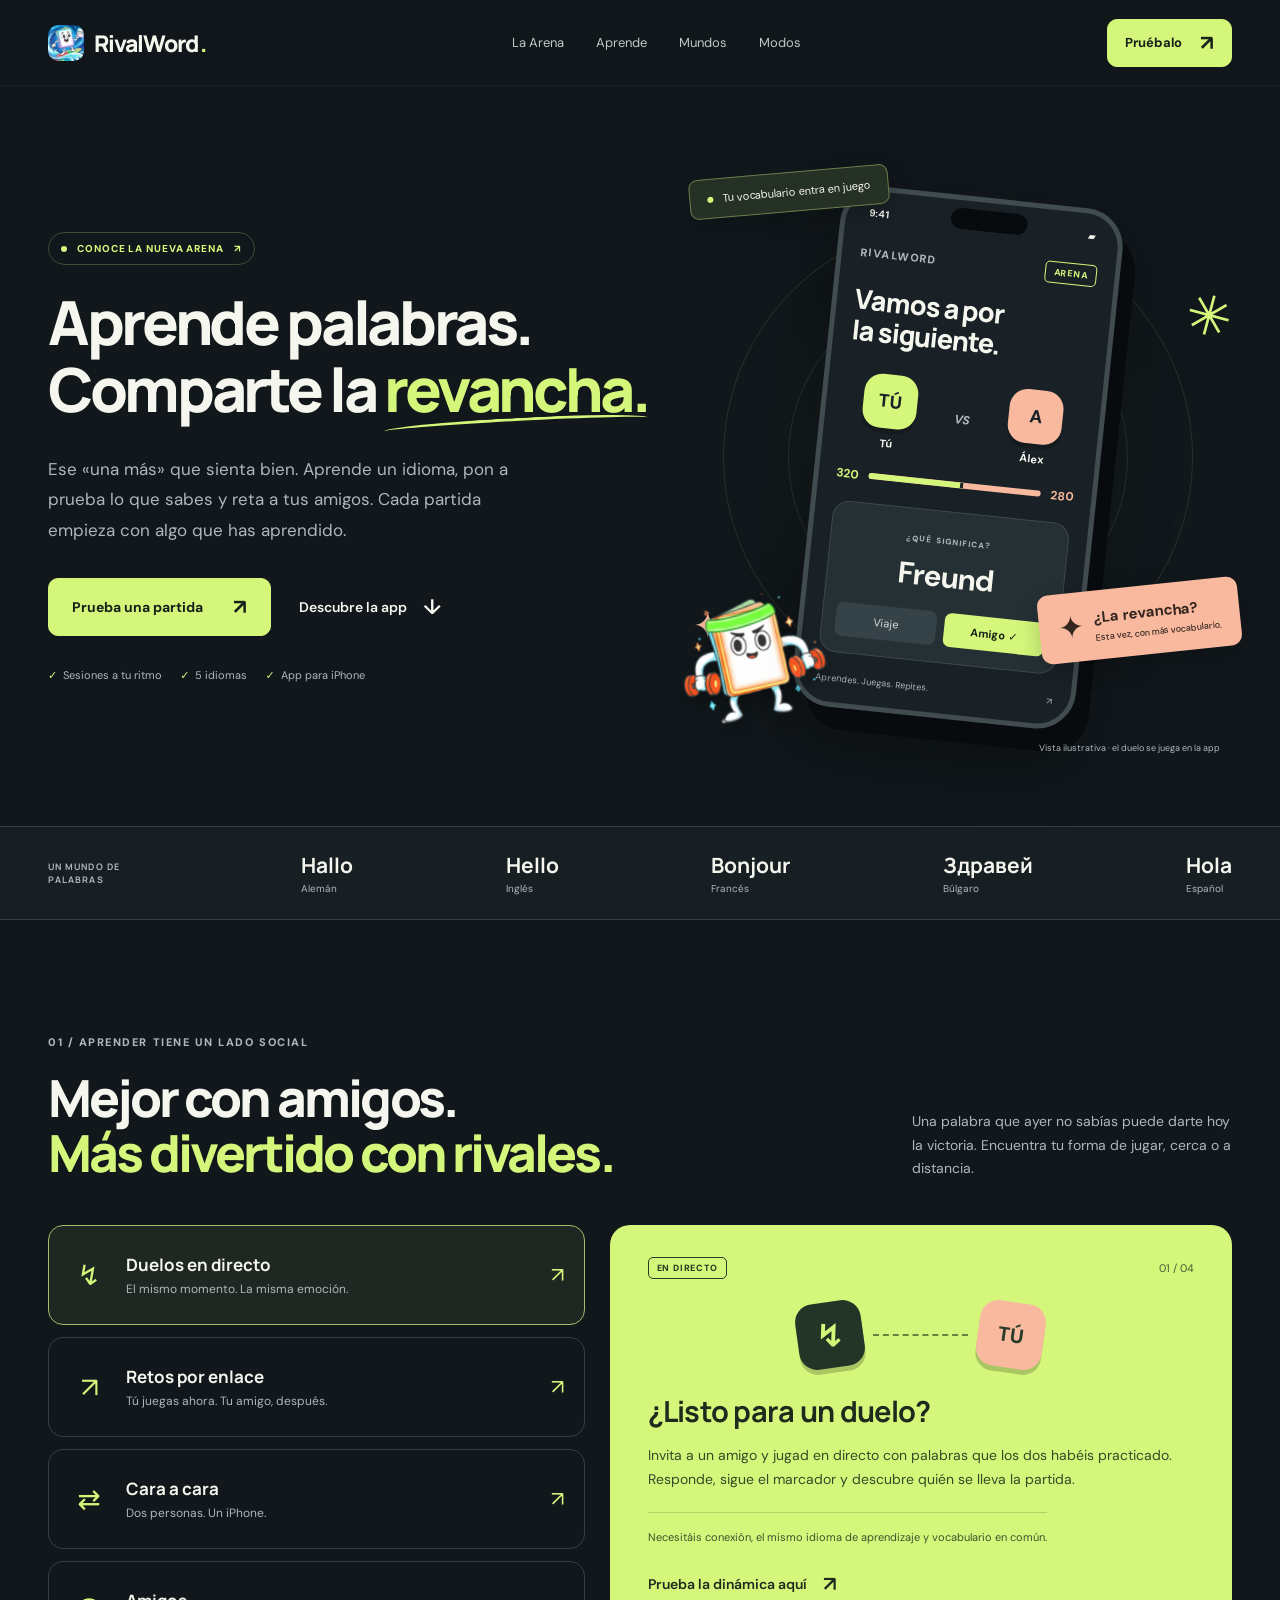
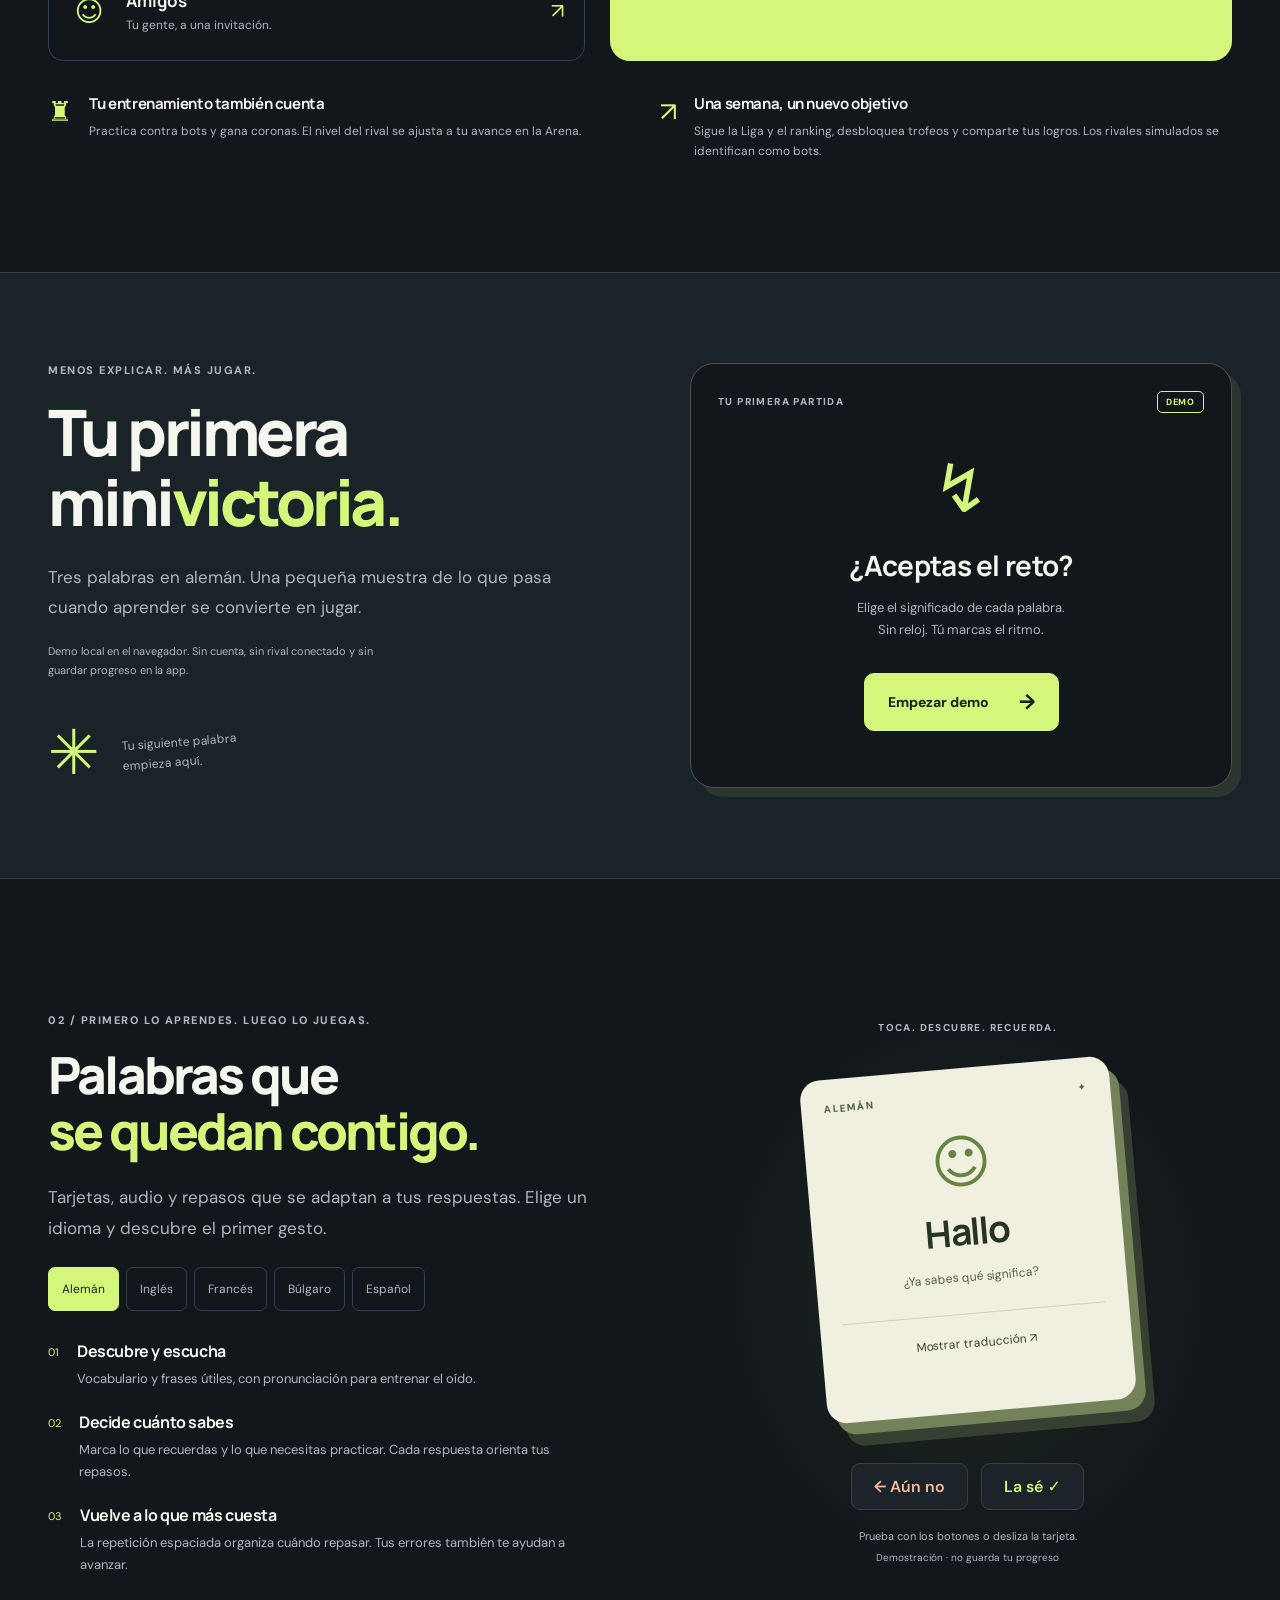
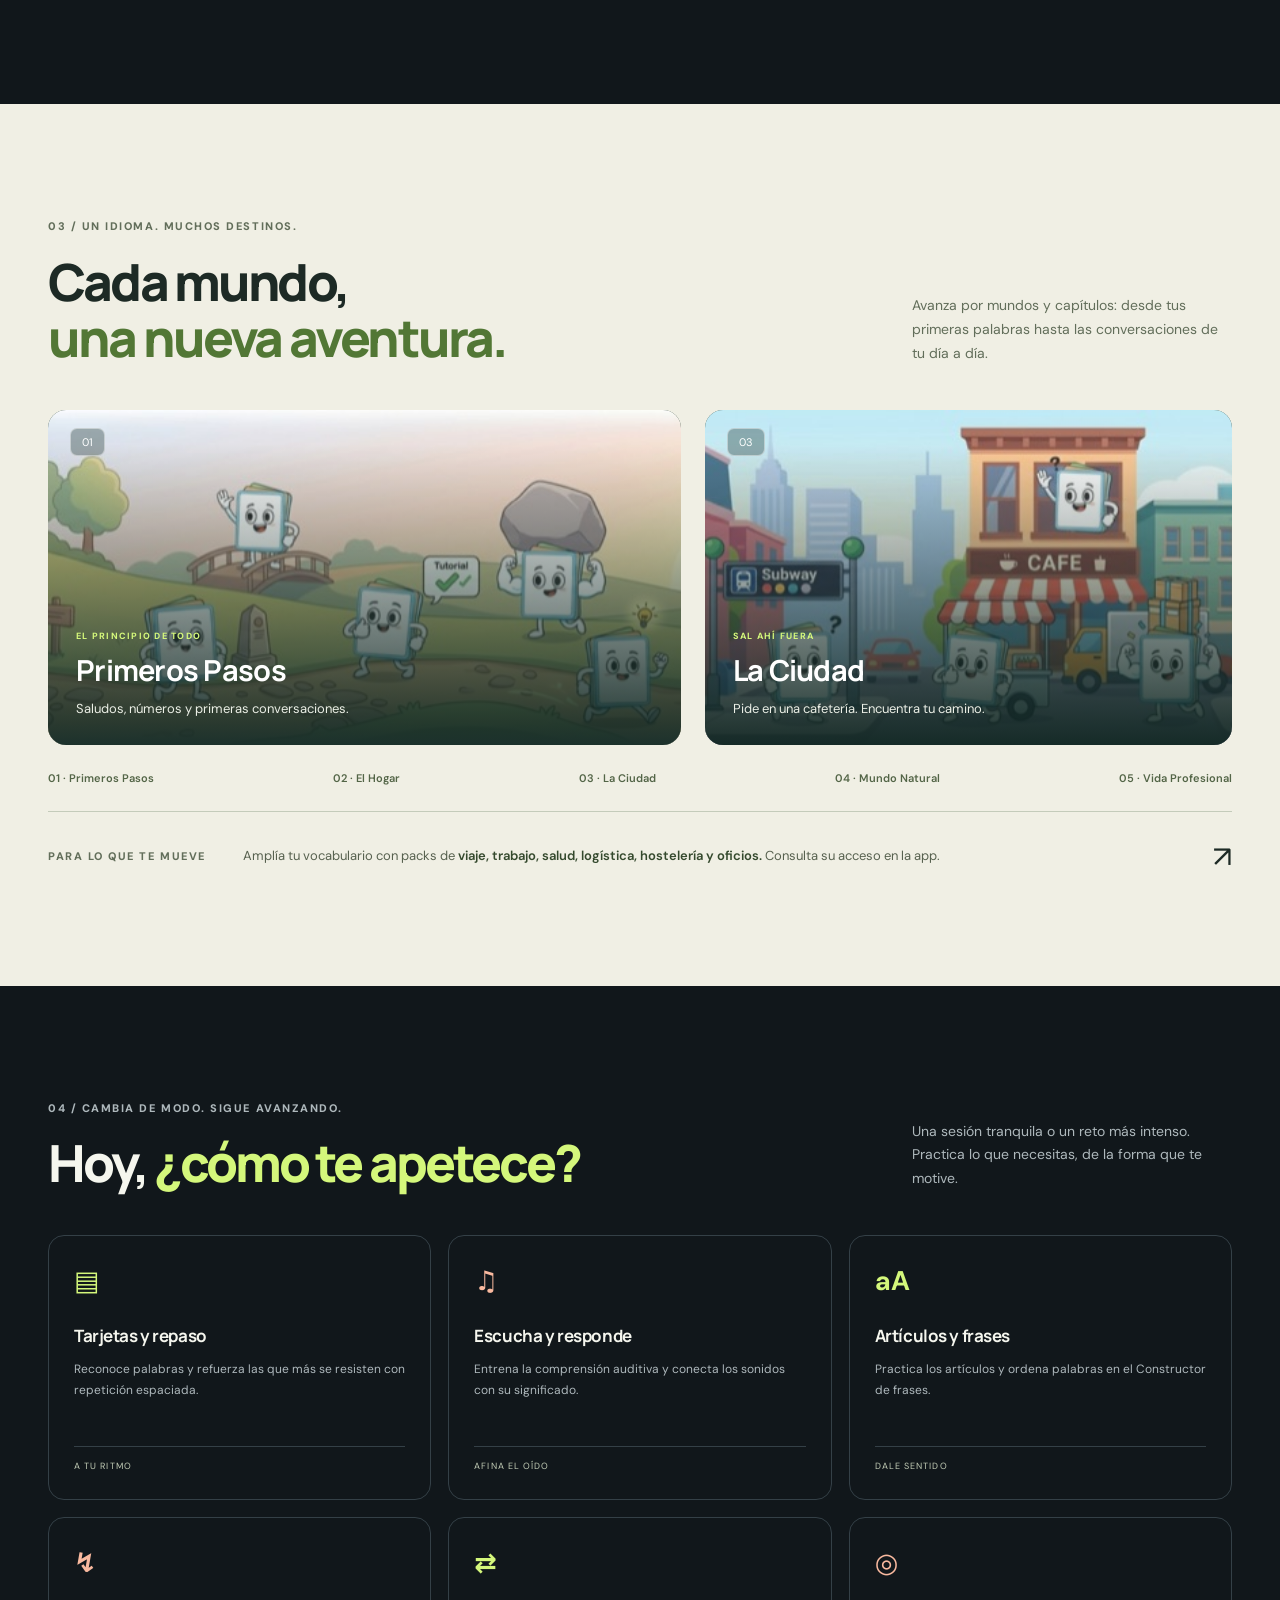
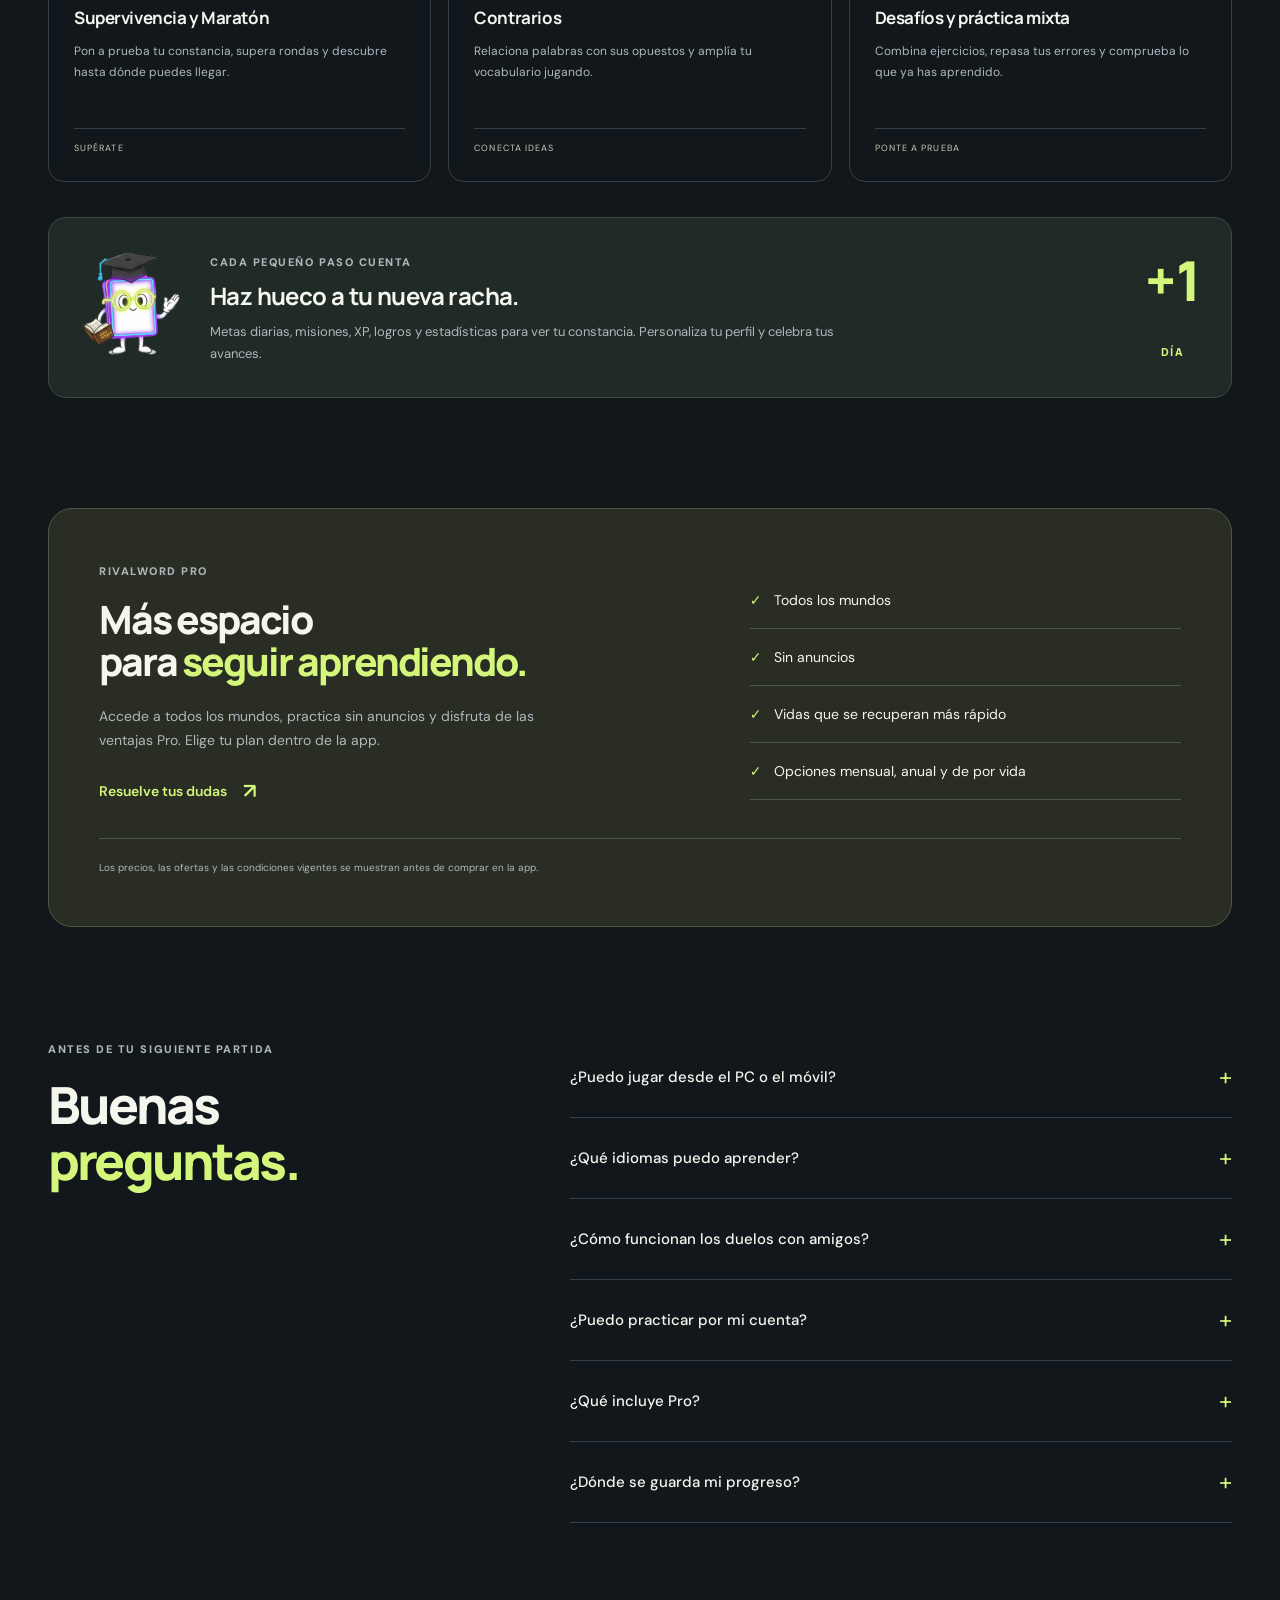
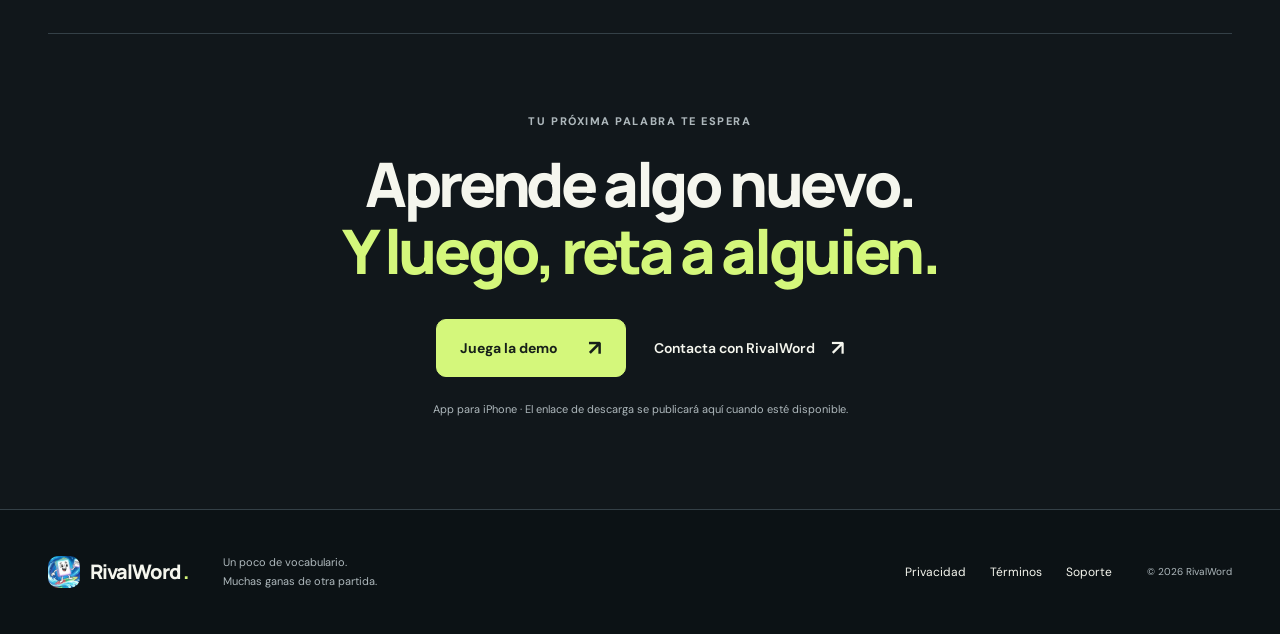
==== commit ec70b85d: "feat(web): renueva RivalWord con Arena social y demos responsive" ====
--- a/index.html
+++ b/index.html
@@ -1,2124 +1,734 @@
 <!doctype html>
 <html lang="es">
-<head>
-  <meta charset="utf-8" />
-  <meta name="viewport" content="width=device-width, initial-scale=1" />
-  <title>RivalWord — Aprende idiomas con tarjetas inteligentes</title>
-  <meta name="description" content="RivalWord: tarjetas inteligentes + gamificación + SRS. Aprende alemán, inglés, francés y búlgaro con rachas, mundos y modos de juego." />
-  <link rel="canonical" href="https://rivalword.online/" />
-  <link rel="icon" href="/assets/app-icon.png" />
-  <link rel="apple-touch-icon" href="/assets/apple-touch-icon.png" />
-  <meta property="og:type" content="website" />
-  <meta property="og:site_name" content="RivalWord" />
-  <meta property="og:title" content="RivalWord — Aprende idiomas con tarjetas inteligentes" />
-  <meta property="og:description" content="Tarjetas inteligentes + gamificación + SRS. Aprende alemán, inglés, francés y búlgaro." />
-  <meta property="og:url" content="https://rivalword.online/" />
-  <meta property="og:image" content="https://rivalword.online/assets/apple-touch-icon.png" />
-  <meta name="twitter:card" content="summary" />
+  <head>
+    <meta charset="utf-8" />
+    <meta name="viewport" content="width=device-width, initial-scale=1" />
+    <meta name="theme-color" content="#11171b" />
+    <title>RivalWord — Aprende palabras. Comparte la revancha.</title>
+    <meta
+      name="description"
+      content="Aprende idiomas con mundos, tarjetas y repasos inteligentes. Reta a tus amigos, juega duelos en directo y convierte tu vocabulario en tu mejor jugada con RivalWord."
+    />
+    <link rel="canonical" href="https://rivalword.online/" />
+    <link rel="icon" href="/assets/app-icon.png" />
+    <link rel="apple-touch-icon" href="/assets/apple-touch-icon.png" />
+    <meta property="og:type" content="website" />
+    <meta property="og:site_name" content="RivalWord" />
+    <meta
+      property="og:title"
+      content="RivalWord — Aprende palabras. Comparte la revancha."
+    />
+    <meta
+      property="og:description"
+      content="Tu próxima palabra puede ser tu mejor jugada. Explora mundos, practica y reta a tus amigos."
+    />
+    <meta property="og:url" content="https://rivalword.online/" />
+    <meta
+      property="og:image"
+      content="https://rivalword.online/assets/apple-touch-icon.png"
+    />
+    <meta name="twitter:card" content="summary" />
+    <link rel="preconnect" href="https://fonts.googleapis.com" />
+    <link rel="preconnect" href="https://fonts.gstatic.com" crossorigin />
+    <link
+      href="https://fonts.googleapis.com/css2?family=DM+Sans:wght@400;500;600;700&amp;family=Manrope:wght@400;500;600;700;800&amp;display=swap"
+      rel="stylesheet"
+    />
+    <link rel="stylesheet" href="/assets/site.css?v=20260923" />
+    <script src="/assets/site.js?v=20260923" defer></script>
+  </head>
+  <body>
+    <a class="skip-link" href="#main">Saltar al contenido</a>
+    <header class="header">
+      <div class="container nav-row">
+        <a class="brand" href="#main" aria-label="RivalWord, inicio"
+          ><img
+            src="/assets/app-icon.png"
+            width="36"
+            height="36"
+            alt=""
+          />RivalWord<span class="brand-dot">.</span></a
+        >
+        <button
+          class="menu-toggle"
+          type="button"
+          aria-controls="navigation"
+          aria-expanded="false"
+          aria-label="Abrir menú"
+          hidden
+        >
+          <span></span><span></span>
+        </button>
+        <nav id="navigation" aria-label="Principal">
+          <a href="#arena">La Arena</a><a href="#aprender">Aprende</a
+          ><a href="#mundos">Mundos</a><a href="#modos">Modos</a>
+        </nav>
+        <a class="button button-small nav-cta" href="#demo"
+          >Pruébalo <span aria-hidden="true">↗</span></a
+        >
+      </div>
+    </header>
+    <main id="main">
+      <section class="hero container" aria-labelledby="hero-title">
+        <div class="hero-copy">
+          <a class="eyebrow hero-badge" href="#arena"
+            ><span class="status-dot"></span> CONOCE LA NUEVA ARENA
+            <span aria-hidden="true">↗</span></a
+          >
+          <h1 id="hero-title">
+            Aprende palabras.<br />Comparte la <em>revancha.</em>
+          </h1>
+          <p class="lead">
+            Ese «una más» que sienta bien. Aprende un idioma, pon a prueba lo
+            que sabes y reta a tus amigos. Cada partida empieza con algo que has
+            aprendido.
+          </p>
+          <div class="actions">
+            <a class="button" href="#demo"
+              >Prueba una partida <span aria-hidden="true">↗</span></a
+            ><a class="text-link" href="#aprender"
+              >Descubre la app <span aria-hidden="true">↓</span></a
+            >
+          </div>
+          <div class="hero-notes">
+            <span>Sesiones a tu ritmo</span><span>5 idiomas</span
+            ><span>App para iPhone</span>
+          </div>
+        </div>
+        <div
+          class="hero-art"
+          aria-label="Vista ilustrativa de una batalla de vocabulario"
+        >
+          <div class="orbit orbit-one" aria-hidden="true"></div>
+          <div class="orbit orbit-two" aria-hidden="true"></div>
+          <span class="art-star star-one" aria-hidden="true">✳</span
+          ><span class="art-star star-two" aria-hidden="true">✦</span>
+          <div class="floating-tag">
+            <span class="status-dot"></span> Tu vocabulario entra en juego
+          </div>
+          <div class="arena-phone">
+            <div class="phone-top">
+              <span>9:41</span><span class="phone-island"></span
+              ><span aria-hidden="true">▰</span>
+            </div>
+            <div class="phone-heading">
+              <span class="eyebrow">RIVALWORD</span
+              ><span class="pill">ARENA</span>
+            </div>
+            <div class="duel-title">Vamos a por<br />la siguiente.</div>
+            <div class="versus">
+              <div><span class="avatar avatar-lime">TÚ</span><b>Tú</b></div>
+              <span class="vs">VS</span>
+              <div><span class="avatar avatar-peach">A</span><b>Álex</b></div>
+            </div>
+            <div class="score">
+              <span>320</span><span class="score-track"><i></i></span
+              ><span>280</span>
+            </div>
+            <div class="phone-question">
+              <span class="eyebrow">¿QUÉ SIGNIFICA?</span
+              ><strong lang="de">Freund</strong>
+              <div class="mini-options">
+                <span>Viaje</span
+                ><span class="correct"
+                  >Amigo <span aria-hidden="true">✓</span></span
+                >
+              </div>
+            </div>
+            <div class="phone-bottom">
+              <span>Aprendes. Juegas. Repites.</span
+              ><span aria-hidden="true">↗</span>
+            </div>
+          </div>
+          <div class="sticker">
+            <span aria-hidden="true">✦</span>
+            <div>
+              ¿La revancha?<small>Esta vez, con más vocabulario.</small>
+            </div>
+          </div>
+          <img
+            class="hero-mascot"
+            src="/assets/flashy-sport.png"
+            alt="Flashy, la mascota de RivalWord, entrenando"
+            width="356"
+            height="425"
+            fetchpriority="high"
+          />
+          <span class="art-caption"
+            >Vista ilustrativa · el duelo se juega en la app</span
+          >
+        </div>
+      </section>
+      <div class="language-ribbon">
+        <div class="container">
+          <span>UN MUNDO DE PALABRAS</span
+          ><span>Hallo <small>Alemán</small></span
+          ><span>Hello <small>Inglés</small></span
+          ><span>Bonjour <small>Francés</small></span
+          ><span>Здравей <small>Búlgaro</small></span
+          ><span>Hola <small>Español</small></span>
+        </div>
+      </div>
 
-  <link rel="preconnect" href="https://fonts.googleapis.com" />
-  <link rel="preconnect" href="https://fonts.gstatic.com" crossorigin />
-  <link href="https://fonts.googleapis.com/css2?family=Nunito:wght@400;500;600;700;800;900&display=swap" rel="stylesheet" />
+      <section id="arena" class="section container">
+        <div class="section-heading">
+          <div>
+            <span class="eyebrow">01 / APRENDER TIENE UN LADO SOCIAL</span>
+            <h2>Mejor con amigos.<br /><em>Más divertido con rivales.</em></h2>
+          </div>
+          <p>
+            Una palabra que ayer no sabías puede darte hoy la victoria.
+            Encuentra tu forma de jugar, cerca o a distancia.
+          </p>
+        </div>
+        <div class="social-layout">
+          <div
+            class="social-selector"
+            role="group"
+            aria-label="Explora las funciones sociales"
+          >
+            <button
+              type="button"
+              class="social-choice"
+              data-social="live"
+              aria-pressed="true"
+              aria-controls="social-panel"
+            >
+              <span class="choice-icon" aria-hidden="true">↯</span
+              ><span
+                ><b>Duelos en directo</b
+                ><small>El mismo momento. La misma emoción.</small></span
+              ><span aria-hidden="true">↗</span>
+            </button>
+            <button
+              type="button"
+              class="social-choice"
+              data-social="challenge"
+              aria-pressed="false"
+              aria-controls="social-panel"
+              aria-label="Retos por enlace"
+            >
+              <span class="choice-icon" aria-hidden="true">↗</span
+              ><span
+                ><b>Retos por enlace</b
+                ><small>Tú juegas ahora. Tu amigo, después.</small></span
+              ><span aria-hidden="true">↗</span>
+            </button>
+            <button
+              type="button"
+              class="social-choice"
+              data-social="local"
+              aria-pressed="false"
+              aria-controls="social-panel"
+              aria-label="Cara a cara"
+            >
+              <span class="choice-icon" aria-hidden="true">⇄</span
+              ><span
+                ><b>Cara a cara</b><small>Dos personas. Un iPhone.</small></span
+              ><span aria-hidden="true">↗</span>
+            </button>
+            <button
+              type="button"
+              class="social-choice"
+              data-social="friends"
+              aria-pressed="false"
+              aria-controls="social-panel"
+              aria-label="Amigos"
+            >
+              <span class="choice-icon" aria-hidden="true">☺</span
+              ><span
+                ><b>Amigos</b><small>Tu gente, a una invitación.</small></span
+              ><span aria-hidden="true">↗</span>
+            </button>
+          </div>
+          <div
+            class="social-panel"
+            id="social-panel"
+            aria-live="polite"
+            aria-atomic="true"
+          >
+            <div class="panel-top">
+              <span class="pill" id="social-kicker">EN DIRECTO</span
+              ><span class="panel-number" id="social-number">01 / 04</span>
+            </div>
+            <div class="social-visual" aria-hidden="true">
+              <span class="avatar" id="social-symbol">↯</span
+              ><span class="dotted-line"></span
+              ><span class="avatar avatar-peach">TÚ</span>
+            </div>
+            <h3 id="social-title">¿Listo para un duelo?</h3>
+            <p id="social-description">
+              Invita a un amigo y jugad en directo con palabras que los dos
+              habéis practicado. Responde, sigue el marcador y descubre quién se
+              lleva la partida.
+            </p>
+            <div class="panel-note" id="social-note">
+              Necesitáis conexión, el mismo idioma de aprendizaje y vocabulario
+              en común.
+            </div>
+            <a class="text-link" href="#demo"
+              >Prueba la dinámica aquí <span aria-hidden="true">↗</span></a
+            >
+          </div>
+        </div>
+        <noscript
+          ><div class="noscript-social">
+            <p>
+              <strong>Retos por enlace:</strong> termina tu partida y comparte
+              el reto para que tu amigo juegue a su ritmo.
+            </p>
+            <p>
+              <strong>Cara a cara:</strong> jugad dos personas en el mismo
+              iPhone.
+            </p>
+            <p>
+              <strong>Amigos:</strong> comparte tu código, envía solicitudes y
+              acepta invitaciones.
+            </p>
+          </div></noscript
+        >
+        <div class="social-extras">
+          <article>
+            <span aria-hidden="true">♜</span>
+            <div>
+              <h3>Tu entrenamiento también cuenta</h3>
+              <p>
+                Practica contra bots y gana coronas. El nivel del rival se
+                ajusta a tu avance en la Arena.
+              </p>
+            </div>
+          </article>
+          <article>
+            <span aria-hidden="true">↗</span>
+            <div>
+              <h3>Una semana, un nuevo objetivo</h3>
+              <p>
+                Sigue la Liga y el ranking, desbloquea trofeos y comparte tus
+                logros. Los rivales simulados se identifican como bots.
+              </p>
+            </div>
+          </article>
+        </div>
+      </section>
 
-  <style>
-    /* ============================================================
-       RivalWord — Landing
-       Dark gradient + glassmorphism aesthetic, aligned with the app
-       ============================================================ */
-    *, *::before, *::after { box-sizing: border-box; }
-    html, body { margin: 0; padding: 0; }
-    html { scroll-behavior: smooth; }
+      <section id="demo" class="demo-section">
+        <div class="container demo-layout">
+          <div>
+            <span class="eyebrow">MENOS EXPLICAR. MÁS JUGAR.</span>
+            <h2>Tu primera<br />mini<span class="lime">victoria.</span></h2>
+            <p class="lead">
+              Tres palabras en alemán. Una pequeña muestra de lo que pasa cuando
+              aprender se convierte en jugar.
+            </p>
+            <p class="demo-disclaimer">
+              Demo local en el navegador. Sin cuenta, sin rival conectado y sin
+              guardar progreso en la app.
+            </p>
+            <div class="demo-decoration" aria-hidden="true">
+              ✳ <span>Tu siguiente palabra<br />empieza aquí.</span>
+            </div>
+          </div>
+          <div class="quiz" id="quiz" aria-label="Demo de vocabulario">
+            <div class="quiz-top">
+              <span class="eyebrow">TU PRIMERA PARTIDA</span
+              ><span class="pill">DEMO</span>
+            </div>
+            <div id="quiz-content">
+              <span class="quiz-icon" aria-hidden="true">↯</span>
+              <h3>¿Aceptas el reto?</h3>
+              <p>
+                Elige el significado de cada palabra.<br />Sin reloj. Tú marcas
+                el ritmo.
+              </p>
+              <button class="button" type="button" id="quiz-start">
+                Empezar demo <span aria-hidden="true">→</span>
+              </button>
+            </div>
+            <noscript
+              ><p>
+                Activa JavaScript para jugar la demo interactiva.
+              </p></noscript
+            >
+          </div>
+        </div>
+      </section>
 
-    :root {
-      /* Backgrounds */
-      --bg-1: #141620;
-      --bg-2: #1A1A2E;
-      --bg-3: #16213E;
-      --bg-dark: #0D0F1A;
+      <section id="aprender" class="section container learn-layout">
+        <div class="learning-copy">
+          <span class="eyebrow"
+            >02 / PRIMERO LO APRENDES. LUEGO LO JUEGAS.</span
+          >
+          <h2>Palabras que<br /><em>se quedan contigo.</em></h2>
+          <p class="lead">
+            Tarjetas, audio y repasos que se adaptan a tus respuestas. Elige un
+            idioma y descubre el primer gesto.
+          </p>
+          <div
+            class="language-buttons"
+            role="group"
+            aria-label="Idioma de la tarjeta"
+          >
+            <button type="button" data-language="de" aria-pressed="true">
+              Alemán</button
+            ><button type="button" data-language="en" aria-pressed="false">
+              Inglés</button
+            ><button type="button" data-language="fr" aria-pressed="false">
+              Francés</button
+            ><button type="button" data-language="bg" aria-pressed="false">
+              Búlgaro</button
+            ><button type="button" data-language="es" aria-pressed="false">
+              Español
+            </button>
+          </div>
+          <ol class="learning-steps">
+            <li>
+              <span>01</span>
+              <div>
+                <h3>Descubre y escucha</h3>
+                <p>
+                  Vocabulario y frases útiles, con pronunciación para entrenar
+                  el oído.
+                </p>
+              </div>
+            </li>
+            <li>
+              <span>02</span>
+              <div>
+                <h3>Decide cuánto sabes</h3>
+                <p>
+                  Marca lo que recuerdas y lo que necesitas practicar. Cada
+                  respuesta orienta tus repasos.
+                </p>
+              </div>
+            </li>
+            <li>
+              <span>03</span>
+              <div>
+                <h3>Vuelve a lo que más cuesta</h3>
+                <p>
+                  La repetición espaciada organiza cuándo repasar. Tus errores
+                  también te ayudan a avanzar.
+                </p>
+              </div>
+            </li>
+          </ol>
+        </div>
+        <div class="flash-stage">
+          <span class="eyebrow">TOCA. DESCUBRE. RECUERDA.</span>
+          <div class="flashcard">
+            <div class="flash-top">
+              <span id="flash-language">ALEMÁN</span
+              ><span aria-hidden="true">✦</span>
+            </div>
+            <span class="flash-hello" aria-hidden="true">☺</span
+            ><strong id="flash-word" lang="de">Hallo</strong
+            ><span id="flash-translation" aria-live="polite"
+              >¿Ya sabes qué significa?</span
+            ><button class="flash-reveal" type="button">
+              Mostrar traducción <span aria-hidden="true">↗</span>
+            </button>
+          </div>
+          <div class="flash-actions">
+            <button type="button" data-rating="again">← Aún no</button
+            ><button type="button" data-rating="known">La sé ✓</button>
+          </div>
+          <p id="flash-status" role="status">
+            Prueba con los botones o desliza la tarjeta.
+          </p>
+          <small>Demostración · no guarda tu progreso</small>
+        </div>
+      </section>
 
-      /* Accents */
-      --accent-blue: #3B82F6;
-      --accent-purple: #8B5CF6;
-      --accent-grad: linear-gradient(135deg, #3B82F6 0%, #8B5CF6 100%);
-      --accent-grad-soft: linear-gradient(135deg, rgba(59,130,246,0.20) 0%, rgba(139,92,246,0.20) 100%);
+      <section id="mundos" class="worlds-section section">
+        <div class="container">
+          <div class="section-heading">
+            <div>
+              <span class="eyebrow">03 / UN IDIOMA. MUCHOS DESTINOS.</span>
+              <h2>Cada mundo,<br /><em>una nueva aventura.</em></h2>
+            </div>
+            <p>
+              Avanza por mundos y capítulos: desde tus primeras palabras hasta
+              las conversaciones de tu día a día.
+            </p>
+          </div>
+          <div class="world-grid">
+            <article class="world-card world-first">
+              <img
+                src="/assets/world-first.jpg"
+                width="640"
+                height="480"
+                alt="Paisaje ilustrado del mundo Primeros Pasos"
+                loading="lazy"
+              />
+              <div>
+                <span class="eyebrow">EL PRINCIPIO DE TODO</span>
+                <h3>Primeros Pasos</h3>
+                <p>Saludos, números y primeras conversaciones.</p>
+              </div>
+              <span class="world-index">01</span>
+            </article>
+            <article class="world-card world-city">
+              <img
+                src="/assets/world-city.jpg"
+                width="640"
+                height="480"
+                alt="Calles ilustradas del mundo La Ciudad"
+                loading="lazy"
+              />
+              <div>
+                <span class="eyebrow">SAL AHÍ FUERA</span>
+                <h3>La Ciudad</h3>
+                <p>Pide en una cafetería. Encuentra tu camino.</p>
+              </div>
+              <span class="world-index">03</span>
+            </article>
+          </div>
+          <div class="world-route">
+            <span>01 · Primeros Pasos</span><span>02 · El Hogar</span
+            ><span>03 · La Ciudad</span><span>04 · Mundo Natural</span
+            ><span>05 · Vida Profesional</span>
+          </div>
+          <div class="packs">
+            <span class="eyebrow">PARA LO QUE TE MUEVE</span>
+            <p>
+              Amplía tu vocabulario con packs de
+              <strong
+                >viaje, trabajo, salud, logística, hostelería y oficios.</strong
+              >
+              Consulta su acceso en la app.
+            </p>
+            <span aria-hidden="true">↗</span>
+          </div>
+        </div>
+      </section>
 
-      /* Text */
-      --text-1: #F9FAFB;
-      --text-2: #D1D5DB;
-      --text-3: #9CA3AF;
-      --text-4: #6B7280;
+      <section id="modos" class="section container">
+        <div class="section-heading">
+          <div>
+            <span class="eyebrow">04 / CAMBIA DE MODO. SIGUE AVANZANDO.</span>
+            <h2>Hoy, <em>¿cómo te apetece?</em></h2>
+          </div>
+          <p>
+            Una sesión tranquila o un reto más intenso. Practica lo que
+            necesitas, de la forma que te motive.
+          </p>
+        </div>
+        <div class="mode-grid">
+          <article>
+            <span class="mode-icon" aria-hidden="true">▤</span>
+            <h3>Tarjetas y repaso</h3>
+            <p>
+              Reconoce palabras y refuerza las que más se resisten con
+              repetición espaciada.
+            </p>
+            <span class="mode-tag">A TU RITMO</span>
+          </article>
+          <article>
+            <span class="mode-icon" aria-hidden="true">♫</span>
+            <h3>Escucha y responde</h3>
+            <p>
+              Entrena la comprensión auditiva y conecta los sonidos con su
+              significado.
+            </p>
+            <span class="mode-tag">AFINA EL OÍDO</span>
+          </article>
+          <article>
+            <span class="mode-icon" aria-hidden="true">aA</span>
+            <h3>Artículos y frases</h3>
+            <p>
+              Practica los artículos y ordena palabras en el Constructor de
+              frases.
+            </p>
+            <span class="mode-tag">DALE SENTIDO</span>
+          </article>
+          <article>
+            <span class="mode-icon" aria-hidden="true">↯</span>
+            <h3>Supervivencia y Maratón</h3>
+            <p>
+              Pon a prueba tu constancia, supera rondas y descubre hasta dónde
+              puedes llegar.
+            </p>
+            <span class="mode-tag">SUPÉRATE</span>
+          </article>
+          <article>
+            <span class="mode-icon" aria-hidden="true">⇄</span>
+            <h3>Contrarios</h3>
+            <p>
+              Relaciona palabras con sus opuestos y amplía tu vocabulario
+              jugando.
+            </p>
+            <span class="mode-tag">CONECTA IDEAS</span>
+          </article>
+          <article>
+            <span class="mode-icon" aria-hidden="true">◎</span>
+            <h3>Desafíos y práctica mixta</h3>
+            <p>
+              Combina ejercicios, repasa tus errores y comprueba lo que ya has
+              aprendido.
+            </p>
+            <span class="mode-tag">PONTE A PRUEBA</span>
+          </article>
+        </div>
+        <div class="habit-banner">
+          <img
+            src="/assets/flashy-study.png"
+            alt="Flashy con un libro"
+            width="333"
+            height="415"
+            loading="lazy"
+          />
+          <div>
+            <span class="eyebrow">CADA PEQUEÑO PASO CUENTA</span>
+            <h3>Haz hueco a tu nueva racha.</h3>
+            <p>
+              Metas diarias, misiones, XP, logros y estadísticas para ver tu
+              constancia. Personaliza tu perfil y celebra tus avances.
+            </p>
+          </div>
+          <span class="habit-mark" aria-hidden="true"
+            >+1<br /><small>DÍA</small></span
+          >
+        </div>
+      </section>
 
-      /* Cards */
-      --card-bg: rgba(255,255,255,0.06);
-      --card-bg-strong: rgba(255,255,255,0.09);
-      --card-border: rgba(255,255,255,0.10);
-      --card-border-strong: rgba(255,255,255,0.18);
+      <section class="pro-section container" id="pro">
+        <div>
+          <span class="eyebrow">RIVALWORD PRO</span>
+          <h2>Más espacio<br />para <em>seguir aprendiendo.</em></h2>
+          <p>
+            Accede a todos los mundos, practica sin anuncios y disfruta de las
+            ventajas Pro. Elige tu plan dentro de la app.
+          </p>
+          <a class="text-link" href="#faq"
+            >Resuelve tus dudas <span aria-hidden="true">↗</span></a
+          >
+        </div>
+        <ul>
+          <li><span aria-hidden="true">✓</span> Todos los mundos</li>
+          <li><span aria-hidden="true">✓</span> Sin anuncios</li>
+          <li>
+            <span aria-hidden="true">✓</span> Vidas que se recuperan más rápido
+          </li>
+          <li>
+            <span aria-hidden="true">✓</span> Opciones mensual, anual y de por
+            vida
+          </li>
+        </ul>
+        <p class="pro-note">
+          Los precios, las ofertas y las condiciones vigentes se muestran antes
+          de comprar en la app.
+        </p>
+      </section>
 
-      /* Semantic */
-      --streak: #F97316;     /* orange */
-      --streak-2: #FB923C;
-      --success: #22C55E;    /* green */
-      --success-2: #06B6D4;  /* cyan */
-      --hearts: #EF4444;
-      --xp: #FACC15;
-
-      /* Radii */
-      --r-sm: 12px;
-      --r-md: 14px;
-      --r-lg: 20px;
-      --r-xl: 24px;
-      --r-2xl: 28px;
-      --r-pill: 999px;
-
-      /* Shadows — coloured accent, not pure black */
-      --shadow-accent: 0 20px 50px -15px rgba(139,92,246,0.55), 0 8px 20px -8px rgba(59,130,246,0.35);
-      --shadow-accent-sm: 0 10px 30px -10px rgba(139,92,246,0.45);
-      --shadow-card: 0 10px 30px -12px rgba(12, 14, 30, 0.6), 0 2px 8px rgba(12, 14, 30, 0.35);
-      --shadow-streak: 0 10px 30px -10px rgba(249,115,22,0.45);
-
-      /* Motion */
-      --ease: cubic-bezier(.2,.8,.2,1);
-      --ease-spring: cubic-bezier(.34,1.56,.64,1);
-
-      /* Type */
-      --font: 'Nunito', -apple-system, BlinkMacSystemFont, 'SF Pro Text', system-ui, sans-serif;
-    }
-
-    body {
-      font-family: var(--font);
-      color: var(--text-1);
-      background: var(--bg-1);
-      -webkit-font-smoothing: antialiased;
-      -moz-osx-font-smoothing: grayscale;
-      text-rendering: optimizeLegibility;
-      font-weight: 500;
-      overflow-x: hidden;
-      line-height: 1.5;
-    }
-
-    /* ============================================================
-       Animated background — diagonal gradient + subtle particles
-       ============================================================ */
-    .app-bg {
-      position: fixed;
-      inset: 0;
-      z-index: -2;
-      background:
-        linear-gradient(135deg, #141620 0%, #1A1A2E 50%, #16213E 100%);
-    }
-    .app-bg::before {
-      content: "";
-      position: absolute;
-      inset: -20%;
-      background:
-        radial-gradient(ellipse 60% 50% at 20% 15%, rgba(59,130,246,0.25), transparent 60%),
-        radial-gradient(ellipse 60% 50% at 85% 20%, rgba(139,92,246,0.28), transparent 60%),
-        radial-gradient(ellipse 50% 40% at 80% 90%, rgba(6,182,212,0.18), transparent 60%),
-        radial-gradient(ellipse 50% 40% at 10% 80%, rgba(139,92,246,0.15), transparent 60%);
-      animation: bgDrift 12s ease-in-out infinite alternate;
-      filter: blur(20px);
-    }
-    @keyframes bgDrift {
-      0%   { transform: translate3d(0, 0, 0) scale(1); }
-      100% { transform: translate3d(-3%, 2%, 0) scale(1.05); }
-    }
-
-    /* Stars / particles layer */
-    .stars {
-      position: fixed;
-      inset: 0;
-      z-index: -1;
-      pointer-events: none;
-      background-image:
-        radial-gradient(1px 1px at 10% 20%, rgba(255,255,255,0.5), transparent 50%),
-        radial-gradient(1px 1px at 80% 30%, rgba(255,255,255,0.4), transparent 50%),
-        radial-gradient(1.5px 1.5px at 30% 70%, rgba(255,255,255,0.55), transparent 50%),
-        radial-gradient(1px 1px at 60% 80%, rgba(255,255,255,0.35), transparent 50%),
-        radial-gradient(1px 1px at 90% 60%, rgba(255,255,255,0.45), transparent 50%),
-        radial-gradient(1px 1px at 45% 15%, rgba(255,255,255,0.4), transparent 50%),
-        radial-gradient(1.5px 1.5px at 20% 90%, rgba(255,255,255,0.5), transparent 50%),
-        radial-gradient(1px 1px at 70% 45%, rgba(255,255,255,0.3), transparent 50%);
-      background-size: 120% 120%;
-      opacity: 0.6;
-      animation: starTwinkle 6s ease-in-out infinite alternate;
-    }
-    @keyframes starTwinkle {
-      0%   { opacity: 0.35; transform: translateY(0); }
-      100% { opacity: 0.7;  transform: translateY(-4px); }
-    }
-
-    /* ============================================================
-       Typography
-       ============================================================ */
-    h1, h2, h3, h4 { margin: 0; font-family: var(--font); letter-spacing: -0.01em; }
-    h1 { font-weight: 900; line-height: 1.05; letter-spacing: -0.025em; }
-    h2 { font-weight: 900; line-height: 1.1;  letter-spacing: -0.02em; }
-    h3 { font-weight: 800; line-height: 1.2; }
-    p  { margin: 0; }
-
-    .eyebrow {
-      text-transform: uppercase;
-      letter-spacing: 0.1em;
-      font-size: 11px;
-      font-weight: 800;
-      color: var(--text-3);
-    }
-
-    .grad-text {
-      background: var(--accent-grad);
-      -webkit-background-clip: text;
-      background-clip: text;
-      -webkit-text-fill-color: transparent;
-      color: transparent;
-    }
-
-    /* ============================================================
-       Layout
-       ============================================================ */
-    .container {
-      max-width: 1200px;
-      margin: 0 auto;
-      padding: 0 24px;
-    }
-    section { padding: 96px 0; position: relative; }
-    @media (max-width: 720px) { section { padding: 72px 0; } }
-
-    /* ============================================================
-       Buttons
-       ============================================================ */
-    .btn {
-      display: inline-flex;
-      align-items: center;
-      justify-content: center;
-      gap: 10px;
-      font-family: var(--font);
-      font-weight: 800;
-      font-size: 15px;
-      border: 0;
-      border-radius: var(--r-pill);
-      padding: 14px 26px;
-      cursor: pointer;
-      text-decoration: none;
-      transition: transform 120ms var(--ease), box-shadow 220ms var(--ease), background 220ms var(--ease);
-      will-change: transform;
-    }
-    .btn:active { transform: scale(0.97); }
-    .btn-primary {
-      background: var(--accent-grad);
-      color: #fff;
-      box-shadow: var(--shadow-accent);
-    }
-    .btn-primary:hover {
-      box-shadow: 0 24px 60px -15px rgba(139,92,246,0.7), 0 10px 25px -8px rgba(59,130,246,0.45);
-    }
-    .btn-ghost {
-      background: var(--card-bg);
-      color: var(--text-1);
-      border: 1px solid var(--card-border);
-      backdrop-filter: blur(10px);
-      -webkit-backdrop-filter: blur(10px);
-    }
-    .btn-ghost:hover {
-      background: var(--card-bg-strong);
-      border-color: var(--card-border-strong);
-    }
-    .btn-white {
-      background: #fff;
-      color: #111827;
-    }
-    .btn-white:hover { background: #F3F4F6; }
-
-    .btn-sm { padding: 10px 18px; font-size: 13px; }
-
-    /* ============================================================
-       Glass card
-       ============================================================ */
-    .glass {
-      background: var(--card-bg);
-      border: 1px solid var(--card-border);
-      border-radius: var(--r-2xl);
-      backdrop-filter: blur(12px);
-      -webkit-backdrop-filter: blur(12px);
-      transition: transform 220ms var(--ease), border-color 220ms var(--ease), background 220ms var(--ease);
-    }
-    .glass-hover:hover {
-      transform: scale(1.02);
-      border-color: rgba(139,92,246,0.45);
-      background: rgba(255,255,255,0.08);
-    }
-
-    /* ============================================================
-       Navbar
-       ============================================================ */
-    .nav {
-      position: sticky;
-      top: 0;
-      z-index: 100;
-      backdrop-filter: blur(18px) saturate(140%);
-      -webkit-backdrop-filter: blur(18px) saturate(140%);
-      background: rgba(20, 22, 32, 0.55);
-      border-bottom: 1px solid rgba(255,255,255,0.06);
-    }
-    .nav-inner {
-      max-width: 1200px;
-      margin: 0 auto;
-      padding: 14px 24px;
-      display: flex;
-      align-items: center;
-      justify-content: space-between;
-      gap: 16px;
-    }
-    .brand { display: flex; align-items: center; gap: 10px; text-decoration: none; color: var(--text-1); }
-    .brand-logo {
-      width: 36px; height: 36px; border-radius: 10px; object-fit: cover;
-      box-shadow: 0 4px 12px rgba(139,92,246,0.35);
-    }
-    .brand-name { font-weight: 900; font-size: 18px; letter-spacing: -0.01em; }
-    .nav-links { display: none; gap: 28px; }
-    .nav-links a { color: var(--text-2); text-decoration: none; font-size: 14px; font-weight: 600; transition: color 180ms; }
-    .nav-links a:hover { color: var(--text-1); }
-    @media (min-width: 980px) { .nav-links { display: flex; } }
-
-    /* ============================================================
-       Hero
-       ============================================================ */
-    .hero {
-      padding: 72px 0 96px;
-      position: relative;
-    }
-    .hero-grid {
-      display: grid;
-      gap: 48px;
-      align-items: center;
-      grid-template-columns: 1fr;
-    }
-    @media (min-width: 980px) {
-      .hero-grid { grid-template-columns: 1.05fr 1fr; gap: 64px; }
-    }
-    .hero-badge {
-      display: inline-flex; align-items: center; gap: 8px;
-      padding: 6px 14px;
-      border-radius: var(--r-pill);
-      background: var(--card-bg);
-      border: 1px solid var(--card-border);
-      font-size: 12px; font-weight: 700;
-      color: var(--text-2);
-      backdrop-filter: blur(10px);
-    }
-    .hero-badge .dot { width: 6px; height: 6px; border-radius: 50%; background: var(--success); box-shadow: 0 0 8px var(--success); }
-    .hero h1 {
-      font-size: clamp(40px, 6vw, 68px);
-      margin-top: 20px;
-      text-wrap: balance;
-    }
-    .hero .lead {
-      margin-top: 22px;
-      font-size: clamp(16px, 1.6vw, 19px);
-      color: var(--text-2);
-      max-width: 560px;
-      line-height: 1.55;
-      text-wrap: pretty;
-    }
-    .hero-ctas { margin-top: 32px; display: flex; gap: 12px; flex-wrap: wrap; }
-    .hero-meta {
-      margin-top: 36px;
-      display: flex; flex-wrap: wrap; gap: 18px;
-      font-size: 13px; color: var(--text-3); font-weight: 600;
-    }
-    .hero-meta span { display: inline-flex; align-items: center; gap: 8px; }
-
-    /* ============================================================
-       iPhone mockup
-       ============================================================ */
-    .phone-wrap { position: relative; display: grid; place-items: center; }
-    .phone-glow {
-      position: absolute;
-      inset: -60px;
-      background:
-        radial-gradient(circle at 30% 30%, rgba(139,92,246,0.45), transparent 60%),
-        radial-gradient(circle at 70% 70%, rgba(59,130,246,0.35), transparent 65%);
-      filter: blur(40px);
-      z-index: 0;
-      animation: glowPulse 6s ease-in-out infinite alternate;
-    }
-    @keyframes glowPulse {
-      0%   { opacity: 0.75; transform: scale(1); }
-      100% { opacity: 1;    transform: scale(1.05); }
-    }
-    .phone {
-      position: relative;
-      z-index: 1;
-      width: 320px;
-      background: #0a0b12;
-      border-radius: 48px;
-      padding: 10px;
-      box-shadow:
-        0 0 0 1.5px rgba(255,255,255,0.08),
-        0 40px 80px -30px rgba(0,0,0,0.8),
-        var(--shadow-accent);
-    }
-    @media (min-width: 420px) { .phone { width: 340px; } }
-    .phone-screen {
-      position: relative;
-      border-radius: 40px;
-      overflow: hidden;
-      aspect-ratio: 9 / 19.5;
-      background: linear-gradient(160deg, #141620 0%, #1A1A2E 50%, #16213E 100%);
-    }
-    .phone-notch {
-      position: absolute;
-      top: 10px;
-      left: 50%;
-      transform: translateX(-50%);
-      width: 110px; height: 28px;
-      border-radius: 999px;
-      background: #000;
-      z-index: 20;
-    }
-    .phone-stars {
-      position: absolute; inset: 0;
-      background-image:
-        radial-gradient(1px 1px at 15% 20%, rgba(255,255,255,0.6), transparent 50%),
-        radial-gradient(1px 1px at 75% 35%, rgba(255,255,255,0.5), transparent 50%),
-        radial-gradient(1.5px 1.5px at 40% 60%, rgba(255,255,255,0.7), transparent 50%),
-        radial-gradient(1px 1px at 85% 80%, rgba(255,255,255,0.4), transparent 50%),
-        radial-gradient(1px 1px at 20% 85%, rgba(255,255,255,0.45), transparent 50%);
-      opacity: 0.5;
-    }
-
-    /* Phone content */
-    .phone-content {
-      position: relative;
-      padding: 48px 16px 20px;
-      z-index: 1;
-      height: 100%;
-      display: flex; flex-direction: column; gap: 14px;
-    }
-    .status-bar {
-      position: absolute; top: 14px; left: 26px; right: 26px;
-      display: flex; justify-content: space-between; align-items: center;
-      font-size: 11px; font-weight: 800; color: rgba(255,255,255,0.85);
-      z-index: 10;
-    }
-    .status-bar-right { display: inline-flex; gap: 5px; align-items: center; }
-    .status-bar-right svg { width: 14px; height: 14px; }
-
-    /* Home header widget */
-    .home-header {
-      display: flex; align-items: center; gap: 12px;
-      padding: 12px 14px;
-      border-radius: var(--r-lg);
-      background: var(--card-bg);
-      border: 1px solid var(--card-border);
-      backdrop-filter: blur(12px);
-    }
-    .avatar {
-      width: 44px; height: 44px; border-radius: 50%;
-      background: linear-gradient(135deg, #3B82F6, #8B5CF6);
-      display: grid; place-items: center;
-      color: #fff; font-weight: 900; font-size: 16px;
-      box-shadow: 0 0 0 2px rgba(139,92,246,0.35), 0 6px 16px -4px rgba(59,130,246,0.5);
-    }
-    .home-header-info { flex: 1; min-width: 0; }
-    .home-header-info .name { font-weight: 800; font-size: 13px; color: var(--text-1); }
-    .lvl-row { display: flex; align-items: center; gap: 8px; margin-top: 4px; }
-    .lvl-bar { flex: 1; height: 6px; border-radius: 999px; background: rgba(255,255,255,0.1); overflow: hidden; }
-    .lvl-fill { height: 100%; width: 62%; background: var(--accent-grad); border-radius: 999px; }
-    .lvl-label { font-size: 10px; color: var(--text-3); font-weight: 800; }
-    .streak-badge {
-      display: inline-flex; align-items: center; gap: 5px;
-      padding: 6px 10px;
-      border-radius: var(--r-pill);
-      background: linear-gradient(135deg, #F97316, #FB923C);
-      color: #fff; font-weight: 900; font-size: 12px;
-      box-shadow: var(--shadow-streak);
-    }
-
-    /* Main learn card */
-    .learn-card {
-      position: relative;
-      padding: 16px;
-      border-radius: 22px;
-      background: linear-gradient(135deg, #3B82F6 0%, #8B5CF6 100%);
-      color: #fff;
-      box-shadow: 0 20px 40px -20px rgba(139,92,246,0.7);
-      overflow: hidden;
-    }
-    .learn-card::after {
-      content: "";
-      position: absolute; inset: 0;
-      background: radial-gradient(circle at 85% 15%, rgba(255,255,255,0.18), transparent 55%);
-      pointer-events: none;
-    }
-    .learn-card .label { font-size: 10px; font-weight: 800; opacity: 0.85; letter-spacing: 0.08em; text-transform: uppercase; }
-    .learn-card .word { font-size: 22px; font-weight: 900; margin-top: 4px; letter-spacing: -0.01em; }
-    .learn-card .sub { font-size: 12px; opacity: 0.85; margin-top: 2px; }
-    .learn-card .cta {
-      display: inline-flex; align-items: center; gap: 6px;
-      margin-top: 12px;
-      padding: 8px 14px;
-      background: rgba(255,255,255,0.95);
-      color: #1F2937;
-      border-radius: 999px;
-      font-size: 12px; font-weight: 900;
-    }
-
-    /* Stats row */
-    .stats-row { display: grid; grid-template-columns: repeat(3, 1fr); gap: 8px; }
-    .stat {
-      padding: 10px;
-      border-radius: 14px;
-      background: var(--card-bg);
-      border: 1px solid var(--card-border);
-      text-align: center;
-      backdrop-filter: blur(8px);
-    }
-    .stat .n { font-size: 15px; font-weight: 900; color: var(--text-1); }
-    .stat .l { font-size: 9px; font-weight: 700; color: var(--text-3); text-transform: uppercase; letter-spacing: 0.08em; margin-top: 2px; }
-    .stat .ic { font-size: 14px; margin-bottom: 2px; }
-
-    /* Mini feature tiles in phone */
-    .tiles { display: grid; grid-template-columns: repeat(4, 1fr); gap: 8px; margin-top: 4px; }
-    .tile {
-      aspect-ratio: 1/1;
-      border-radius: 14px;
-      display: grid; place-items: center;
-      font-size: 11px; font-weight: 800; color: #fff;
-      text-align: center;
-      padding: 6px;
-    }
-    .tile-swipe  { background: linear-gradient(135deg, rgba(59,130,246,0.25), rgba(139,92,246,0.25)); border: 1px solid rgba(139,92,246,0.35); }
-    .tile-audio  { background: linear-gradient(135deg, rgba(6,182,212,0.25), rgba(34,197,94,0.22)); border: 1px solid rgba(6,182,212,0.35); }
-    .tile-art    { background: linear-gradient(135deg, rgba(249,115,22,0.22), rgba(239,68,68,0.22)); border: 1px solid rgba(249,115,22,0.35); }
-    .tile-chest  { background: linear-gradient(135deg, rgba(250,204,21,0.22), rgba(249,115,22,0.22)); border: 1px solid rgba(250,204,21,0.32); }
-    .tile .glyph { font-size: 18px; margin-bottom: 3px; }
-
-    /* Phone tabbar */
-    .tabbar {
-      margin-top: auto;
-      display: flex; justify-content: space-around; align-items: center;
-      padding: 8px 4px;
-      border-radius: 18px;
-      background: rgba(13,15,26,0.7);
-      border: 1px solid var(--card-border);
-      backdrop-filter: blur(14px);
-    }
-    .tabbar-item { font-size: 10px; font-weight: 800; color: var(--text-3); text-align: center; display: grid; gap: 2px; }
-    .tabbar-item.active { color: var(--text-1); }
-    .tabbar-item .tg {
-      width: 26px; height: 26px; border-radius: 10px; display: grid; place-items: center; margin: 0 auto;
-      background: rgba(255,255,255,0.08);
-      font-size: 14px;
-    }
-    .tabbar-item.active .tg { background: var(--accent-grad); color: #fff; box-shadow: var(--shadow-accent-sm); }
-
-    /* ============================================================
-       Section headings
-       ============================================================ */
-    .section-head { max-width: 780px; margin-bottom: 56px; }
-    .section-head h2 {
-      font-size: clamp(32px, 4.5vw, 48px);
-      margin-top: 10px;
-    }
-    .section-head p {
-      margin-top: 16px;
-      font-size: 17px;
-      color: var(--text-2);
-      line-height: 1.55;
-      text-wrap: pretty;
-    }
-
-    /* ============================================================
-       Features cards
-       ============================================================ */
-    .feature-grid {
-      display: grid; gap: 20px;
-      grid-template-columns: 1fr;
-    }
-    @media (min-width: 720px) {
-      .feature-grid { grid-template-columns: repeat(3, 1fr); }
-    }
-    .feature-card {
-      padding: 32px;
-      border-radius: var(--r-xl);
-      background: var(--card-bg);
-      border: 1px solid var(--card-border);
-      backdrop-filter: blur(12px);
-      transition: transform 220ms var(--ease), border-color 220ms var(--ease), background 220ms var(--ease);
-    }
-    .feature-card:hover {
-      transform: scale(1.02);
-      border-color: rgba(139,92,246,0.45);
-      background: rgba(255,255,255,0.08);
-    }
-    .feature-icon {
-      width: 56px; height: 56px;
-      border-radius: 18px;
-      display: grid; place-items: center;
-      font-size: 26px;
-      margin-bottom: 20px;
-    }
-    .icon-streak { background: rgba(249,115,22,0.15); box-shadow: 0 10px 30px -12px rgba(249,115,22,0.45), inset 0 0 0 1px rgba(249,115,22,0.25); }
-    .icon-map    { background: rgba(34,197,94,0.15); box-shadow: 0 10px 30px -12px rgba(34,197,94,0.45), inset 0 0 0 1px rgba(34,197,94,0.25); }
-    .icon-bolt   { background: rgba(59,130,246,0.18); box-shadow: 0 10px 30px -12px rgba(59,130,246,0.5), inset 0 0 0 1px rgba(59,130,246,0.28); }
-    .feature-card h3 { font-size: 20px; }
-    .feature-card p { margin-top: 10px; color: var(--text-3); font-size: 15px; line-height: 1.55; font-weight: 500; }
-
-    /* ============================================================
-       Gamification section
-       ============================================================ */
-    .gamification {
-      background: linear-gradient(180deg, rgba(13,15,26,0.4), rgba(13,15,26,0.7));
-    }
-    .stats-grid {
-      display: grid; gap: 16px;
-      grid-template-columns: repeat(2, 1fr);
-    }
-    @media (min-width: 720px) {
-      .stats-grid { grid-template-columns: repeat(4, 1fr); }
-    }
-    .stat-card {
-      padding: 24px;
-      border-radius: var(--r-xl);
-      background: var(--card-bg);
-      border: 1px solid var(--card-border);
-      backdrop-filter: blur(12px);
-    }
-    .stat-card .ic {
-      width: 44px; height: 44px; border-radius: 14px;
-      display: grid; place-items: center; font-size: 22px;
-      margin-bottom: 14px;
-    }
-    .ic-xp     { background: rgba(250,204,21,0.15); box-shadow: inset 0 0 0 1px rgba(250,204,21,0.28); }
-    .ic-level  { background: rgba(59,130,246,0.18); box-shadow: inset 0 0 0 1px rgba(59,130,246,0.32); }
-    .ic-streak { background: rgba(249,115,22,0.15); box-shadow: inset 0 0 0 1px rgba(249,115,22,0.28); }
-    .ic-hearts { background: rgba(239,68,68,0.15);  box-shadow: inset 0 0 0 1px rgba(239,68,68,0.28); }
-    .stat-card .eyebrow { font-size: 11px; }
-    .stat-card .value {
-      font-size: 32px; font-weight: 900; color: var(--text-1);
-      margin-top: 6px; letter-spacing: -0.02em;
-    }
-    .stat-card .desc { color: var(--text-3); font-size: 13px; margin-top: 4px; font-weight: 600; }
-
-    .gam-widget {
-      margin-top: 40px;
-      padding: 28px;
-      border-radius: var(--r-2xl);
-      background: var(--card-bg);
-      border: 1px solid var(--card-border);
-      backdrop-filter: blur(12px);
-      display: grid;
-      gap: 24px;
-      grid-template-columns: 1fr;
-      align-items: center;
-    }
-    @media (min-width: 720px) {
-      .gam-widget { grid-template-columns: auto 1fr auto; }
-    }
-    .gam-avatar {
-      width: 72px; height: 72px; border-radius: 50%;
-      background: linear-gradient(135deg, #3B82F6, #8B5CF6);
-      display: grid; place-items: center;
-      color: #fff; font-weight: 900; font-size: 24px;
-      box-shadow: 0 0 0 3px rgba(139,92,246,0.25), var(--shadow-accent-sm);
-    }
-    .gam-info .name { font-size: 20px; font-weight: 900; color: var(--text-1); }
-    .gam-info .sub  { font-size: 13px; color: var(--text-3); font-weight: 700; margin-top: 2px; }
-    .gam-info .lvl-wrap { margin-top: 12px; display: flex; align-items: center; gap: 10px; }
-    .gam-info .lvl-bar { flex: 1; height: 8px; border-radius: 999px; background: rgba(255,255,255,0.1); overflow: hidden; max-width: 340px; }
-    .gam-info .lvl-fill { height: 100%; width: 72%; background: var(--accent-grad); border-radius: 999px; box-shadow: 0 0 12px rgba(59,130,246,0.6); }
-    .gam-info .lvl-label { font-size: 12px; font-weight: 800; color: var(--text-2); }
-    .gam-streak {
-      padding: 10px 16px;
-      border-radius: var(--r-pill);
-      background: linear-gradient(135deg, #F97316, #FB923C);
-      color: #fff; font-weight: 900; font-size: 14px;
-      box-shadow: var(--shadow-streak);
-      display: inline-flex; align-items: center; gap: 6px;
-      white-space: nowrap;
-    }
-
-    /* ============================================================
-       Modes section
-       ============================================================ */
-    .modes-grid {
-      display: grid; gap: 16px;
-      grid-template-columns: 1fr;
-    }
-    @media (min-width: 720px) {
-      .modes-grid { grid-template-columns: repeat(2, 1fr); }
-    }
-    .mode {
-      display: flex; align-items: center; gap: 18px;
-      padding: 22px;
-      border-radius: var(--r-lg);
-      background: var(--card-bg);
-      border: 1px solid var(--card-border);
-      backdrop-filter: blur(12px);
-      transition: transform 220ms var(--ease), border-color 220ms var(--ease), background 220ms var(--ease);
-    }
-    .mode:hover { transform: scale(1.01); border-color: rgba(139,92,246,0.4); background: rgba(255,255,255,0.08); }
-    .mode-icon {
-      width: 52px; height: 52px; border-radius: 14px;
-      display: grid; place-items: center; font-size: 22px;
-      flex-shrink: 0;
-    }
-    .mi-flash { background: rgba(59,130,246,0.15); color: #60A5FA; box-shadow: inset 0 0 0 1px rgba(59,130,246,0.3); }
-    .mi-chall { background: rgba(249,115,22,0.15); color: #FB923C; box-shadow: inset 0 0 0 1px rgba(249,115,22,0.3); }
-    .mi-art   { background: rgba(139,92,246,0.15); color: #A78BFA; box-shadow: inset 0 0 0 1px rgba(139,92,246,0.3); }
-    .mi-audio { background: rgba(6,182,212,0.15);  color: #22D3EE; box-shadow: inset 0 0 0 1px rgba(6,182,212,0.3); }
-    .mi-surv  { background: rgba(239,68,68,0.15);  color: #F87171; box-shadow: inset 0 0 0 1px rgba(239,68,68,0.3); }
-    .mi-srs   { background: rgba(34,197,94,0.15);  color: #4ADE80; box-shadow: inset 0 0 0 1px rgba(34,197,94,0.3); }
-    .mode h3 { font-size: 17px; font-weight: 800; }
-    .mode p  { margin-top: 4px; color: var(--text-3); font-size: 13px; font-weight: 600; }
-
-    /* ============================================================
-       SRS / Progress section
-       ============================================================ */
-    .srs-grid {
-      display: grid; gap: 48px; align-items: center;
-      grid-template-columns: 1fr;
-    }
-    @media (min-width: 900px) {
-      .srs-grid { grid-template-columns: 1fr 1fr; }
-    }
-    .srs-ring-wrap {
-      position: relative;
-      display: grid; place-items: center;
-      padding: 40px;
-    }
-    .srs-ring-bg {
-      position: absolute; inset: 0;
-      background: radial-gradient(circle at center, rgba(34,197,94,0.25), transparent 70%);
-      filter: blur(40px);
-      z-index: 0;
-    }
-    .srs-ring {
-      position: relative;
-      width: 280px; height: 280px;
-      z-index: 1;
-    }
-    .srs-ring svg { width: 100%; height: 100%; transform: rotate(-90deg); }
-    .ring-bg { stroke: rgba(255,255,255,0.08); }
-    .ring-fill { stroke: url(#ringGrad); stroke-linecap: round; filter: drop-shadow(0 0 12px rgba(6,182,212,0.5)); }
-    .srs-ring-center {
-      position: absolute; inset: 0;
-      display: grid; place-items: center;
-      text-align: center;
-    }
-    .srs-ring-center .pct { font-size: 56px; font-weight: 900; letter-spacing: -0.03em; }
-    .srs-ring-center .lbl { font-size: 12px; font-weight: 800; color: var(--text-3); text-transform: uppercase; letter-spacing: 0.1em; margin-top: -4px; }
-
-    .srs-stats { display: grid; grid-template-columns: repeat(3, 1fr); gap: 10px; margin-top: 24px; }
-    .srs-stat { padding: 12px; border-radius: 14px; background: var(--card-bg); border: 1px solid var(--card-border); text-align: center; }
-    .srs-stat .n { font-size: 18px; font-weight: 900; color: var(--text-1); }
-    .srs-stat .l { font-size: 10px; color: var(--text-3); font-weight: 800; text-transform: uppercase; letter-spacing: 0.08em; margin-top: 2px; }
-
-    .srs-bullets { display: grid; gap: 14px; margin-top: 22px; }
-    .srs-bullet { display: flex; align-items: flex-start; gap: 12px; }
-    .srs-bullet-dot {
-      width: 24px; height: 24px; border-radius: 8px; flex-shrink: 0;
-      background: linear-gradient(135deg, #22C55E, #06B6D4);
-      display: grid; place-items: center; font-size: 12px; color: #fff; font-weight: 900;
-    }
-    .srs-bullet .t { font-size: 15px; font-weight: 800; color: var(--text-1); }
-    .srs-bullet .d { font-size: 13px; font-weight: 600; color: var(--text-3); margin-top: 2px; line-height: 1.5; }
-
-    /* ============================================================
-       Premium CTA
-       ============================================================ */
-    .premium {
-      position: relative;
-      padding: 56px 40px;
-      border-radius: var(--r-2xl);
-      background: linear-gradient(135deg, #3B82F6 0%, #6366F1 50%, #8B5CF6 100%);
-      overflow: hidden;
-      box-shadow: var(--shadow-accent);
-    }
-    .premium::before {
-      content: "";
-      position: absolute; inset: 0;
-      background:
-        radial-gradient(circle at 15% 20%, rgba(255,255,255,0.25), transparent 40%),
-        radial-gradient(circle at 85% 80%, rgba(6,182,212,0.3), transparent 50%);
-      pointer-events: none;
-    }
-    .premium-inner {
-      position: relative; z-index: 1;
-      display: grid; gap: 36px;
-      grid-template-columns: 1fr;
-      align-items: center;
-    }
-    @media (min-width: 900px) {
-      .premium-inner { grid-template-columns: 1.2fr 1fr; gap: 48px; }
-    }
-    .premium-eyebrow {
-      display: inline-flex; align-items: center; gap: 8px;
-      padding: 6px 14px;
-      border-radius: 999px;
-      background: rgba(255,255,255,0.18);
-      color: #fff; font-size: 11px; font-weight: 900;
-      text-transform: uppercase; letter-spacing: 0.12em;
-      backdrop-filter: blur(8px);
-    }
-    .premium h2 { font-size: clamp(32px, 4.5vw, 48px); color: #fff; margin-top: 18px; }
-    .premium p  { margin-top: 16px; color: rgba(255,255,255,0.9); font-size: 17px; max-width: 480px; line-height: 1.55; }
-    .premium-ctas { margin-top: 32px; display: flex; gap: 12px; flex-wrap: wrap; }
-    .premium-benefits {
-      background: rgba(255,255,255,0.14);
-      border: 1px solid rgba(255,255,255,0.25);
-      border-radius: var(--r-xl);
-      padding: 24px;
-      backdrop-filter: blur(14px);
-    }
-    .premium-benefits h3 { color: #fff; font-size: 15px; font-weight: 900; text-transform: uppercase; letter-spacing: 0.1em; }
-    .premium-benefits ul { list-style: none; padding: 0; margin: 16px 0 0; display: grid; gap: 12px; }
-    .premium-benefits li {
-      display: flex; align-items: center; gap: 12px;
-      color: #fff; font-weight: 700; font-size: 15px;
-    }
-    .check-badge {
-      width: 26px; height: 26px; border-radius: 50%;
-      background: rgba(255,255,255,0.95);
-      color: #6366F1; font-weight: 900; font-size: 14px;
-      display: grid; place-items: center;
-      flex-shrink: 0;
-    }
-
-    /* ============================================================
-       Footer
-       ============================================================ */
-    .footer {
-      background: var(--bg-dark);
-      border-top: 1px solid rgba(255,255,255,0.06);
-      padding: 48px 0 36px;
-    }
-    .footer-inner {
-      display: flex; flex-wrap: wrap; gap: 24px;
-      align-items: center; justify-content: space-between;
-    }
-    .footer-links { display: flex; gap: 24px; flex-wrap: wrap; }
-    .footer-links a { color: var(--text-3); text-decoration: none; font-size: 13px; font-weight: 700; transition: color 180ms; }
-    .footer-links a:hover { color: var(--text-1); }
-    .footer-copy { color: var(--text-4); font-size: 12px; font-weight: 600; margin-top: 24px; text-align: center; padding-top: 24px; border-top: 1px solid rgba(255,255,255,0.05); }
-
-    /* ============================================================
-       Swipe demo section — the signature mechanic
-       ============================================================ */
-    .swipe-demo {
-      position: relative;
-      padding: 96px 0;
-    }
-    .swipe-grid {
-      display: grid;
-      gap: 56px;
-      align-items: center;
-      grid-template-columns: 1fr;
-    }
-    @media (min-width: 900px) {
-      .swipe-grid { grid-template-columns: 1fr 1fr; gap: 64px; }
-    }
-
-    /* Stage */
-    .swipe-stage {
-      position: relative;
-      height: 460px;
-      border-radius: var(--r-2xl);
-      background:
-        radial-gradient(circle at 50% 50%, rgba(139,92,246,0.12), transparent 60%),
-        var(--card-bg);
-      border: 1px solid var(--card-border);
-      backdrop-filter: blur(14px);
-      -webkit-backdrop-filter: blur(14px);
-      overflow: hidden;
-    }
-
-    /* Edge glows */
-    .edge-glow {
-      position: absolute;
-      top: 0; bottom: 0;
-      width: 42%;
-      pointer-events: none;
-      opacity: 0;
-      transition: opacity 280ms var(--ease);
-      z-index: 1;
-    }
-    /* LEFT = dominada (verde) · RIGHT = fallo (rojo) */
-    .edge-glow.left {
-      left: 0;
-      background: linear-gradient(to right, rgba(34,197,94,0.38), transparent 80%);
-    }
-    .edge-glow.right {
-      right: 0;
-      background: linear-gradient(to left, rgba(239,68,68,0.38), transparent 80%);
-    }
-    .edge-glow.visible { opacity: 1; }
-
-    /* Side markers */
-    .side-marker {
-      position: absolute;
-      top: 50%;
-      transform: translateY(-50%);
-      z-index: 2;
-      display: flex;
-      flex-direction: column;
-      align-items: center;
-      gap: 8px;
-      font-weight: 900;
-      letter-spacing: 0.08em;
-      text-transform: uppercase;
-      font-size: 10px;
-    }
-    .side-marker.left  { left: 18px;  color: #4ADE80; }
-    .side-marker.right { right: 18px; color: #F87171; }
-    .side-marker .ring {
-      width: 52px; height: 52px;
-      border-radius: 50%;
-      display: grid; place-items: center;
-      background: rgba(255,255,255,0.04);
-      border: 1.5px solid currentColor;
-      box-shadow: 0 0 24px -4px currentColor;
-    }
-    .side-marker .ring svg { width: 22px; height: 22px; stroke: currentColor; }
-    .side-marker .sub {
-      font-size: 9px;
-      font-weight: 700;
-      letter-spacing: 0.04em;
-      text-transform: none;
-      color: var(--text-3);
-      line-height: 1.3;
-      text-align: center;
-    }
-
-    /* Card stack */
-    .swipe-card-stack {
-      position: absolute;
-      top: 50%;
-      left: 50%;
-      transform: translate(-50%, -50%);
-      width: 240px;
-      height: 320px;
-      z-index: 3;
-    }
-    .swipe-card {
-      position: absolute;
-      inset: 0;
-      border-radius: 26px;
-      background: linear-gradient(160deg, rgba(255,255,255,0.14) 0%, rgba(255,255,255,0.05) 100%);
-      border: 1px solid rgba(255,255,255,0.18);
-      backdrop-filter: blur(14px);
-      -webkit-backdrop-filter: blur(14px);
-      box-shadow: 0 20px 60px -20px rgba(12,14,30,0.75), 0 0 0 1px rgba(255,255,255,0.04) inset;
-      display: flex;
-      flex-direction: column;
-      align-items: center;
-      justify-content: center;
-      padding: 28px 22px;
-      gap: 10px;
-      will-change: transform, opacity;
-      overflow: hidden;
-    }
-    .swipe-card.behind-2 {
-      transform: translateY(22px) scale(0.9);
-      opacity: 0.4;
-      z-index: 1;
-    }
-    .swipe-card.behind-1 {
-      transform: translateY(12px) scale(0.95);
-      opacity: 0.7;
-      z-index: 2;
-    }
-    .swipe-card.top {
-      z-index: 3;
-      transition: transform 300ms var(--ease);
-    }
-    .swipe-card .card-lang {
-      font-size: 10px;
-      font-weight: 900;
-      letter-spacing: 0.14em;
-      text-transform: uppercase;
-      color: var(--accent-blue);
-      background: linear-gradient(135deg, #60A5FA, #A78BFA);
-      -webkit-background-clip: text;
-      background-clip: text;
-      -webkit-text-fill-color: transparent;
-    }
-    .swipe-card .card-word {
-      font-size: 36px;
-      font-weight: 900;
-      letter-spacing: -0.03em;
-      color: var(--text-1);
-      text-align: center;
-      line-height: 1;
-    }
-    .swipe-card .card-hint {
-      font-size: 14px;
-      font-weight: 600;
-      color: var(--text-3);
-    }
-    .swipe-card .card-flag {
-      width: 44px;
-      height: 30px;
-      border-radius: 6px;
-      overflow: hidden;
-      box-shadow: 0 4px 14px -4px rgba(0,0,0,0.6), inset 0 0 0 1px rgba(255,255,255,0.15);
-      margin-bottom: 4px;
-    }
-    .swipe-card .card-flag svg { width: 100%; height: 100%; display: block; }
-    .swipe-card .card-ipa {
-      font-size: 12px;
-      font-weight: 600;
-      font-style: italic;
-      color: var(--text-4);
-      margin-top: -4px;
-    }
-
-    /* Card tint overlays */
-    .card-tint {
-      position: absolute; inset: 0; border-radius: 26px;
-      pointer-events: none;
-      opacity: 0;
-      transition: opacity 220ms var(--ease);
-    }
-    .card-tint.save { background: linear-gradient(135deg, rgba(34,197,94,0.30), rgba(6,182,212,0.22)); box-shadow: inset 0 0 0 2px rgba(74,222,128,0.55); }
-    .card-tint.skip { background: linear-gradient(135deg, rgba(239,68,68,0.30), rgba(249,115,22,0.20)); box-shadow: inset 0 0 0 2px rgba(248,113,113,0.55); }
-    .card-tint.visible { opacity: 1; }
-
-    /* Stamps */
-    .stamp {
-      position: absolute;
-      top: 18px;
-      padding: 6px 12px;
-      border-radius: 8px;
-      border: 2.5px solid currentColor;
-      font-size: 12px;
-      font-weight: 900;
-      letter-spacing: 0.08em;
-      opacity: 0;
-      transition: opacity 180ms var(--ease);
-      pointer-events: none;
-      text-transform: uppercase;
-      background: rgba(12,14,30,0.35);
-      backdrop-filter: blur(4px);
-    }
-    /* Stamp side follows motion direction: save stamps on LEFT, skip on RIGHT */
-    .stamp.save { left: 16px;  color: #4ADE80; transform: rotate(-14deg); text-shadow: 0 0 12px rgba(34,197,94,0.6); }
-    .stamp.skip { right: 16px; color: #F87171; transform: rotate(14deg);  text-shadow: 0 0 12px rgba(239,68,68,0.6); }
-    .stamp.visible { opacity: 1; }
-
-    /* Hint pill below stage */
-    .swipe-hint-row {
-      position: absolute;
-      bottom: 18px;
-      left: 50%;
-      transform: translateX(-50%);
-      display: flex;
-      gap: 10px;
-      z-index: 4;
-    }
-    .swipe-hint-pill {
-      font-size: 11px;
-      font-weight: 800;
-      padding: 8px 14px;
-      border-radius: 999px;
-      background: rgba(255,255,255,0.05);
-      border: 1px solid rgba(255,255,255,0.1);
-      color: var(--text-3);
-      display: inline-flex;
-      align-items: center;
-      gap: 6px;
-      backdrop-filter: blur(10px);
-    }
-    .swipe-hint-pill.live { color: var(--text-1); border-color: rgba(139,92,246,0.5); background: rgba(139,92,246,0.14); }
-
-    /* Keyframes */
-    @keyframes flyRight {
-      from { transform: rotate(9deg); opacity: 1; }
-      to   { transform: translateX(460px) rotate(22deg); opacity: 0; }
-    }
-    @keyframes flyLeft {
-      from { transform: rotate(-9deg); opacity: 1; }
-      to   { transform: translateX(-460px) rotate(-22deg); opacity: 0; }
-    }
-    @keyframes flyUp {
-      from { transform: translateY(-14px) scale(1.02); opacity: 1; }
-      to   { transform: translateY(-360px) scale(0.8); opacity: 0; }
-    }
-
-    /* Pequeño indicador arriba (difícil) */
-    .up-marker {
-      position: absolute;
-      top: 14px; left: 50%;
-      transform: translateX(-50%);
-      display: flex; align-items: center; gap: 8px;
-      padding: 6px 12px;
-      border-radius: 999px;
-      background: rgba(250,204,21,0.12);
-      border: 1px solid rgba(250,204,21,0.35);
-      color: #FDE047;
-      font-size: 10px; font-weight: 900;
-      letter-spacing: 0.1em;
-      text-transform: uppercase;
-      z-index: 2;
-      box-shadow: 0 0 20px -4px rgba(250,204,21,0.5);
-    }
-
-    /* Explainer column */
-    .swipe-explainer h2 { font-size: clamp(32px, 4.5vw, 48px); }
-    .swipe-explainer .lead {
-      margin-top: 16px;
-      color: var(--text-2);
-      font-size: 17px;
-      line-height: 1.55;
-      max-width: 520px;
-    }
-    .swipe-keys {
-      margin-top: 28px;
-      display: grid;
-      gap: 12px;
-    }
-    .swipe-key {
-      display: flex;
-      align-items: center;
-      gap: 16px;
-      padding: 16px 18px;
-      border-radius: 18px;
-      background: var(--card-bg);
-      border: 1px solid var(--card-border);
-      backdrop-filter: blur(10px);
-      transition: border-color 220ms var(--ease), transform 220ms var(--ease);
-    }
-    .swipe-key.active {
-      border-color: rgba(139,92,246,0.55);
-      background: rgba(139,92,246,0.1);
-      transform: translateX(4px);
-    }
-    .swipe-key-ic {
-      width: 44px; height: 44px; border-radius: 14px;
-      display: grid; place-items: center;
-      flex-shrink: 0;
-      font-weight: 900;
-    }
-    .swipe-key-ic.left  { background: rgba(34,197,94,0.15);  color: #4ADE80; box-shadow: inset 0 0 0 1px rgba(34,197,94,0.35); }
-    .swipe-key-ic.right { background: rgba(239,68,68,0.15);  color: #F87171; box-shadow: inset 0 0 0 1px rgba(239,68,68,0.35); }
-    .swipe-key-ic.up    { background: rgba(250,204,21,0.14); color: #FDE047; box-shadow: inset 0 0 0 1px rgba(250,204,21,0.35); }
-    .swipe-key-ic svg { width: 22px; height: 22px; }
-    .swipe-key-text .t { font-size: 15px; font-weight: 900; color: var(--text-1); }
-    .swipe-key-text .d { font-size: 13px; font-weight: 600; color: var(--text-3); margin-top: 2px; }
-
-    /* ============================================================
-       Reveal on scroll
-       ============================================================ */
-    .reveal { opacity: 0; transform: translateY(16px); transition: opacity 700ms var(--ease), transform 700ms var(--ease); }
-    .reveal.in { opacity: 1; transform: translateY(0); }
-
-    /* Decorative lines shown on behind-stack cards (no text, just depth) */
-    .card-deco {
-      position: absolute;
-      inset: 0;
-      border-radius: 26px;
-      overflow: hidden;
-      pointer-events: none;
-    }
-    .card-deco::before,
-    .card-deco::after {
-      content: '';
-      position: absolute;
-      left: 28px; right: 28px;
-      height: 10px;
-      border-radius: 999px;
-      background: linear-gradient(90deg, rgba(255,255,255,0.14), rgba(255,255,255,0.04));
-    }
-    .card-deco::before { top: 44%; opacity: 0.55; }
-    .card-deco::after  { top: calc(44% + 22px); width: 60%; opacity: 0.35; }
-    .swipe-card.behind-1 .card-deco::before { background: linear-gradient(90deg, rgba(96,165,250,0.28), rgba(139,92,246,0.14)); }
-    .swipe-card.behind-2 .card-deco::before { background: linear-gradient(90deg, rgba(139,92,246,0.24), rgba(236,72,153,0.12)); }
-    /* Belt-and-suspenders: hide any card text that somehow ends up on a behind card */
-    .swipe-card.behind-1 .card-lang,
-    .swipe-card.behind-1 .card-word,
-    .swipe-card.behind-1 .card-ipa,
-    .swipe-card.behind-1 .card-hint,
-    .swipe-card.behind-2 .card-lang,
-    .swipe-card.behind-2 .card-word,
-    .swipe-card.behind-2 .card-ipa,
-    .swipe-card.behind-2 .card-hint { opacity: 0; visibility: hidden; }
-
-    /* ============================================================
-       LANGUAGES GRID
-       ============================================================ */
-    .lang-grid {
-      display: grid;
-      grid-template-columns: repeat(auto-fill, minmax(220px, 1fr));
-      gap: 14px;
-    }
-    .lang-card {
-      position: relative;
-      display: grid;
-      grid-template-columns: auto 1fr auto;
-      align-items: center;
-      gap: 14px;
-      padding: 16px 18px;
-      border-radius: 18px;
-      background: linear-gradient(160deg, rgba(255,255,255,0.06), rgba(255,255,255,0.02));
-      border: 1px solid rgba(255,255,255,0.1);
-      backdrop-filter: blur(14px);
-      text-align: left;
-      color: var(--text-1);
-      font-family: inherit;
-      cursor: pointer;
-      transition: transform 220ms var(--ease-spring), border-color 220ms, background 220ms;
-      overflow: hidden;
-    }
-    .lang-card.available::before {
-      content: '';
-      position: absolute;
-      inset: 0;
-      border-radius: inherit;
-      padding: 1px;
-      background: linear-gradient(135deg, rgba(139,92,246,0.6), rgba(96,165,250,0.1) 40%, rgba(34,211,238,0.0));
-      -webkit-mask: linear-gradient(#000,#000) content-box, linear-gradient(#000,#000);
-      -webkit-mask-composite: xor;
-              mask-composite: exclude;
-      pointer-events: none;
-      opacity: 0.6;
-      transition: opacity 220ms;
-    }
-    .lang-card.available:hover {
-      transform: translateY(-2px);
-      border-color: rgba(139,92,246,0.35);
-    }
-    .lang-card.available:hover::before { opacity: 1; }
-    .lang-card.coming {
-      cursor: default;
-      opacity: 0.72;
-      background: linear-gradient(160deg, rgba(255,255,255,0.03), rgba(255,255,255,0.01));
-      border-style: dashed;
-      border-color: rgba(255,255,255,0.13);
-    }
-    .lang-card.coming .lang-name { color: var(--text-2); }
-    .lang-card.vote .lang-name { color: var(--text-1); }
-    .lang-card.vote { border-color: rgba(250,204,21,0.3); }
-
-    .lang-flag {
-      width: 42px;
-      height: 30px;
-      border-radius: 6px;
-      overflow: hidden;
-      box-shadow: 0 4px 12px -4px rgba(0,0,0,0.55), inset 0 0 0 1px rgba(255,255,255,0.14);
-      flex-shrink: 0;
-      background: rgba(255,255,255,0.04);
-      display: grid;
-      place-items: center;
-      font-weight: 900;
-      font-size: 14px;
-      color: var(--text-3);
-    }
-    .lang-flag svg { width: 100%; height: 100%; display: block; }
-    .lang-flag.ghost { color: var(--text-4); background: rgba(255,255,255,0.03); box-shadow: inset 0 0 0 1px rgba(255,255,255,0.08); }
-
-    .lang-meta { display: flex; flex-direction: column; gap: 2px; min-width: 0; }
-    .lang-name { font-size: 15px; font-weight: 800; letter-spacing: -0.01em; }
-    .lang-hello { font-size: 12px; font-weight: 600; color: var(--text-3); white-space: nowrap; overflow: hidden; text-overflow: ellipsis; }
-
-    .lang-chip {
-      font-size: 10px;
-      font-weight: 900;
-      letter-spacing: 0.08em;
-      text-transform: uppercase;
-      padding: 5px 10px;
-      border-radius: 999px;
-      white-space: nowrap;
-    }
-    .lang-chip.ok { color: #4ADE80; background: rgba(34,197,94,0.14); box-shadow: inset 0 0 0 1px rgba(34,197,94,0.32); }
-    .lang-chip.soon { color: var(--text-3); background: rgba(255,255,255,0.06); box-shadow: inset 0 0 0 1px rgba(255,255,255,0.1); }
-    .lang-chip.vote-chip { color: #FDE047; background: rgba(250,204,21,0.12); box-shadow: inset 0 0 0 1px rgba(250,204,21,0.4); }
-
-    /* Hero rotator word keeps width steady */
-    .grad-rotator { display: inline-block; min-width: 4.5ch; transition: opacity 200ms var(--ease); }
-
-    /* Small adjustments for narrow screens */
-    @media (max-width: 720px) {
-      .container { padding: 0 20px; }
-      h1 { font-size: clamp(40px, 11vw, 56px) !important; }
-      h2 { font-size: clamp(28px, 7.2vw, 40px) !important; }
-      .lead { font-size: 16px; }
-      .hero { padding: 32px 0 56px; }
-      .hero-ctas { flex-direction: column; align-items: stretch; }
-      .hero-ctas .btn { justify-content: center; width: 100%; }
-      .section-head { text-align: center; }
-      .nav-inner { padding: 14px 0; }
-      .brand-name { font-size: 15px; }
-      .btn-sm { font-size: 12px; padding: 8px 14px; }
-
-      /* Swipe section */
-      .swipe-stage { height: 400px; border-radius: 28px; }
-      .swipe-card-stack { width: 68vw; max-width: 240px; height: 84vw; max-height: 300px; }
-      .swipe-card { padding: 22px 18px; border-radius: 22px; }
-      .swipe-card .card-word { font-size: 30px; }
-      .swipe-card .card-hint { font-size: 13px; }
-      .side-marker { display: none; }
-      .edge-glow { width: 80px; }
-      .stamp { font-size: 11px; padding: 5px 10px; }
-      .swipe-keys { gap: 10px; }
-      .swipe-key { padding: 14px 14px; gap: 12px; }
-      .swipe-key-ic { width: 40px; height: 40px; border-radius: 12px; }
-      .swipe-key-text .t { font-size: 14px; }
-      .swipe-key-text .d { font-size: 12px; }
-      .swipe-explainer h2 br { display: none; }
-    }
-    @media (max-width: 540px) {
-      .hero { padding: 32px 0 48px; }
-      .phone { width: 260px; }
-      .gam-widget { padding: 18px; }
-      .premium { padding: 36px 20px; }
-      section { padding: 56px 0; }
-      .feature-card, .mode-card { padding: 22px; }
-    }
-  </style>
-</head>
-<body>
-  <div class="app-bg" aria-hidden="true"></div>
-  <div class="stars" aria-hidden="true"></div>
-
-  <!-- NAV -->
-  <header class="nav">
-    <div class="nav-inner">
-      <a href="#top" class="brand">
-        <img src="assets/app-icon.png" alt="" class="brand-logo" />
-        <span class="brand-name">RivalWord</span>
-      </a>
-      <nav class="nav-links" aria-label="Principal">
-        <a href="#features">Características</a>
-        <a href="#gamification">Gamificación</a>
-        <a href="#modes">Modos</a>
-        <a href="#progress">Progreso</a>
-        <a href="#premium">Premium</a>
-      </nav>
-      <a href="#premium" class="btn btn-primary btn-sm">Descargar</a>
-    </div>
-  </header>
-
-  <main id="top">
-    <!-- HERO -->
-    <section class="hero">
+      <section id="faq" class="section container faq-layout">
+        <div>
+          <span class="eyebrow">ANTES DE TU SIGUIENTE PARTIDA</span>
+          <h2>Buenas<br /><em>preguntas.</em></h2>
+        </div>
+        <div class="faq-list">
+          <details>
+            <summary>
+              ¿Puedo jugar desde el PC o el móvil?<span aria-hidden="true"
+                >+</span
+              >
+            </summary>
+            <p>
+              Esta web y sus demos funcionan en navegadores de ordenador, tablet
+              y móvil. La experiencia completa de RivalWord está diseñada para
+              iPhone con iOS 17 o posterior. La web no sincroniza el progreso ni
+              ofrece los duelos de la app.
+            </p>
+          </details>
+          <details>
+            <summary>
+              ¿Qué idiomas puedo aprender?<span aria-hidden="true">+</span>
+            </summary>
+            <p>
+              Alemán, inglés, francés, búlgaro y español. En la app eliges tu
+              idioma de origen y el idioma que quieres aprender. Para búlgaro
+              también puedes practicar el alfabeto.
+            </p>
+          </details>
+          <details>
+            <summary>
+              ¿Cómo funcionan los duelos con amigos?<span aria-hidden="true"
+                >+</span
+              >
+            </summary>
+            <p>
+              Añade a tu amigo con su código. Para un duelo en directo
+              necesitáis conexión, aprender el mismo idioma y tener palabras
+              practicadas en común. También puedes enviar un reto por enlace
+              para jugar en momentos distintos, o elegir Cara a cara y compartir
+              un iPhone.
+            </p>
+          </details>
+          <details>
+            <summary>
+              ¿Puedo practicar por mi cuenta?<span aria-hidden="true">+</span>
+            </summary>
+            <p>
+              Sí. Puedes aprender con tarjetas, recorrer mundos, repasar y
+              entrenar en la Arena contra bots. La app identifica a los rivales
+              simulados con la etiqueta BOT.
+            </p>
+          </details>
+          <details>
+            <summary>
+              ¿Qué incluye Pro?<span aria-hidden="true">+</span>
+            </summary>
+            <p>
+              Pro abre todos los mundos, elimina los anuncios y añade ventajas
+              como una recuperación de vidas más rápida. Consulta los planes y
+              los detalles de acceso a modos y packs en la app antes de comprar.
+            </p>
+          </details>
+          <details>
+            <summary>
+              ¿Dónde se guarda mi progreso?<span aria-hidden="true">+</span>
+            </summary>
+            <p>
+              El progreso de aprendizaje se guarda en tu dispositivo. Las
+              funciones de amigos y duelos utilizan datos sociales para conectar
+              a los jugadores y encontrar vocabulario en común. Puedes consultar
+              el detalle en la <a href="/privacy/">política de privacidad</a>.
+            </p>
+          </details>
+        </div>
+      </section>
+      <section id="disponibilidad" class="closing container">
+        <span class="eyebrow">TU PRÓXIMA PALABRA TE ESPERA</span>
+        <h2>Aprende algo nuevo.<br /><em>Y luego, reta a alguien.</em></h2>
+        <div class="actions">
+          <a class="button" href="#demo"
+            >Juega la demo <span aria-hidden="true">↗</span></a
+          ><a class="text-link" href="/support/"
+            >Contacta con RivalWord <span aria-hidden="true">↗</span></a
+          >
+        </div>
+        <p>
+          App para iPhone · El enlace de descarga se publicará aquí cuando esté
+          disponible.
+        </p>
+      </section>
+    </main>
+    <footer class="footer">
       <div class="container">
-        <div class="hero-grid">
-          <div class="reveal">
-            <span class="hero-badge">
-              <span class="dot"></span>
-              4 idiomas disponibles · más en camino
-            </span>
-
-            <h1>
-              Aprende <span class="grad-text grad-rotator" id="heroRotator">idiomas</span><br>
-              con RivalWord.
-            </h1>
-
-            <p class="lead">
-              Tarjetas inteligentes + gamificación + sistema SRS.
-              Sesiones cortas, progreso visible y memoria a largo plazo — desde el primer swipe.
-            </p>
-
-            <div class="hero-ctas">
-              <a href="#premium" class="btn btn-primary">
-                <svg width="18" height="18" viewBox="0 0 24 24" fill="none" stroke="currentColor" stroke-width="2.5" stroke-linecap="round" stroke-linejoin="round"><path d="M21 15v4a2 2 0 0 1-2 2H5a2 2 0 0 1-2-2v-4"/><polyline points="7 10 12 15 17 10"/><line x1="12" y1="15" x2="12" y2="3"/></svg>
-                Descargar gratis
-              </a>
-              <a href="#features" class="btn btn-ghost">
-                Ver cómo funciona
-              </a>
-            </div>
-
-            <div class="hero-meta">
-              <span>
-                <svg width="16" height="16" viewBox="0 0 24 24" fill="none" stroke="currentColor" stroke-width="2.2" stroke-linecap="round" stroke-linejoin="round"><path d="M12 2 15 8.5 22 9.3l-5 4.9 1.2 7-6.2-3.3L5.8 21.2 7 14.2 2 9.3l7-.8z"/></svg>
-                4.9 en App Store
-              </span>
-              <span>
-                <svg width="16" height="16" viewBox="0 0 24 24" fill="none" stroke="currentColor" stroke-width="2.2" stroke-linecap="round" stroke-linejoin="round"><rect x="5" y="2" width="14" height="20" rx="3"/><line x1="12" y1="18" x2="12" y2="18"/></svg>
-                iPhone · iOS 16+
-              </span>
-              <span>
-                <svg width="16" height="16" viewBox="0 0 24 24" fill="none" stroke="currentColor" stroke-width="2.2" stroke-linecap="round" stroke-linejoin="round"><path d="M12 2v4"/><path d="M12 18v4"/><path d="m4.93 4.93 2.83 2.83"/><path d="m16.24 16.24 2.83 2.83"/><path d="M2 12h4"/><path d="M18 12h4"/></svg>
-                Sin anuncios en Premium
-              </span>
-            </div>
-          </div>
-
-          <!-- Phone mockup -->
-          <div class="reveal phone-wrap">
-            <div class="phone-glow" aria-hidden="true"></div>
-            <div class="phone">
-              <div class="phone-screen">
-                <div class="phone-stars" aria-hidden="true"></div>
-                <div class="phone-notch" aria-hidden="true"></div>
-
-                <div class="status-bar">
-                  <span>9:41</span>
-                  <span class="status-bar-right" aria-hidden="true">
-                    <svg viewBox="0 0 24 24" fill="currentColor"><path d="M2 20h2v-4H2zm5 0h2V10H7zm5 0h2V4h-2zm5 0h2v-8h-2z"/></svg>
-                    <svg viewBox="0 0 24 24" fill="currentColor"><path d="M1 9l2 2a14 14 0 0 1 18 0l2-2a17 17 0 0 0-22 0z"/><path d="M5 13l2 2a8 8 0 0 1 10 0l2-2a11 11 0 0 0-14 0z"/><circle cx="12" cy="19" r="2"/></svg>
-                    <svg viewBox="0 0 24 24" fill="none" stroke="currentColor" stroke-width="2"><rect x="2" y="8" width="18" height="10" rx="2"/><rect x="4" y="10" width="13" height="6" rx="1" fill="currentColor"/><line x1="22" y1="11" x2="22" y2="15"/></svg>
-                  </span>
-                </div>
-
-                <div class="phone-content">
-                  <!-- Home header / widget -->
-                  <div class="home-header">
-                    <div class="avatar">L</div>
-                    <div class="home-header-info">
-                      <div class="name">Hola, Lucía</div>
-                      <div class="lvl-row">
-                        <span class="lvl-label">Nv 12</span>
-                        <span class="lvl-bar"><span class="lvl-fill"></span></span>
-                      </div>
-                    </div>
-                    <span class="streak-badge">🔥 27</span>
-                  </div>
-
-                  <!-- Main learn card (premium-like gradient) -->
-                  <div class="learn-card">
-                    <div class="label">Continúa aprendiendo</div>
-                    <div class="word">die Katze</div>
-                    <div class="sub">→ el gato · swipe para continuar</div>
-                    <div class="cta">
-                      Empezar lección
-                      <svg width="12" height="12" viewBox="0 0 24 24" fill="none" stroke="currentColor" stroke-width="3" stroke-linecap="round" stroke-linejoin="round"><polyline points="9 18 15 12 9 6"/></svg>
-                    </div>
-                  </div>
-
-                  <!-- Stats row -->
-                  <div class="stats-row">
-                    <div class="stat">
-                      <div class="ic">⚡</div>
-                      <div class="n">2 450</div>
-                      <div class="l">XP</div>
-                    </div>
-                    <div class="stat">
-                      <div class="ic" style="color:#EF4444">❤</div>
-                      <div class="n">5/5</div>
-                      <div class="l">Vidas</div>
-                    </div>
-                    <div class="stat">
-                      <div class="ic" style="color:#FACC15">💎</div>
-                      <div class="n">320</div>
-                      <div class="l">Gemas</div>
-                    </div>
-                  </div>
-
-                  <!-- Tiles (modes) -->
-                  <div class="tiles" aria-hidden="true">
-                    <div class="tile tile-swipe"><div><div class="glyph">🃏</div>Swipe</div></div>
-                    <div class="tile tile-audio"><div><div class="glyph">🎧</div>Audio</div></div>
-                    <div class="tile tile-art"><div><div class="glyph">📖</div>der/die</div></div>
-                    <div class="tile tile-chest"><div><div class="glyph">🎁</div>Cofre</div></div>
-                  </div>
-
-                  <!-- Tab bar -->
-                  <div class="tabbar" aria-hidden="true">
-                    <div class="tabbar-item active"><div class="tg">🏠</div>Inicio</div>
-                    <div class="tabbar-item"><div class="tg">🗺️</div>Mundos</div>
-                    <div class="tabbar-item"><div class="tg">⚔️</div>Liga</div>
-                    <div class="tabbar-item"><div class="tg">👤</div>Perfil</div>
-                  </div>
-                </div>
-              </div>
-            </div>
-          </div>
-        </div>
+        <a class="brand" href="#main"
+          ><img
+            src="/assets/app-icon.png"
+            alt=""
+            width="32"
+            height="32"
+          />RivalWord<span class="brand-dot">.</span></a
+        >
+        <p>Un poco de vocabulario.<br />Muchas ganas de otra partida.</p>
+        <nav aria-label="Legal y ayuda">
+          <a href="/privacy/">Privacidad</a><a href="/terms/">Términos</a
+          ><a href="/support/">Soporte</a>
+        </nav>
+        <small>© <span id="year">2026</span> RivalWord</small>
       </div>
-    </section>
-
-    <!-- SWIPE DEMO -->
-    <section id="swipe" class="swipe-demo">
-      <div class="container">
-        <div class="swipe-grid">
-          <!-- Stage -->
-          <div class="reveal">
-            <div class="swipe-stage" id="swipeStage">
-              <div class="edge-glow left" id="edgeLeft"></div>
-              <div class="edge-glow right" id="edgeRight"></div>
-
-              <div class="up-marker" id="upMarker" style="opacity: 0; transition: opacity 220ms var(--ease);">
-                ↑ Difícil · repaso prioritario
-              </div>
-
-              <!-- Left marker -->
-              <div class="side-marker left" aria-hidden="true">
-                <div class="ring">
-                  <svg viewBox="0 0 24 24" fill="none" stroke-width="2.4" stroke-linecap="round" stroke-linejoin="round">
-                    <path d="M19 12H5m0 0l6 6M5 12l6-6"/>
-                  </svg>
-                </div>
-                <div style="color:#4ADE80">Dominé</div>
-                <div class="sub">Al final<br>del mazo</div>
-              </div>
-
-              <!-- Right marker -->
-              <div class="side-marker right" aria-hidden="true">
-                <div class="ring">
-                  <svg viewBox="0 0 24 24" fill="none" stroke-width="2.4" stroke-linecap="round" stroke-linejoin="round">
-                    <path d="M5 12h14m0 0l-6-6m6 6l-6 6"/>
-                  </svg>
-                </div>
-                <div style="color:#F87171">Fallo</div>
-                <div class="sub">Vuelve<br>pronto</div>
-              </div>
-
-              <!-- Card stack -->
-              <div class="swipe-card-stack">
-                <div class="swipe-card behind-2" id="cardBehind2" aria-hidden="true">
-                  <span class="card-deco"></span>
-                </div>
-                <div class="swipe-card behind-1" id="cardBehind1" aria-hidden="true">
-                  <span class="card-deco"></span>
-                </div>
-                <div class="swipe-card top" id="cardTop">
-                  <div class="card-tint save" id="tintSave"></div>
-                  <div class="card-tint skip" id="tintSkip"></div>
-                  <div class="stamp save" id="stampSave">Dominé</div>
-                  <div class="stamp skip" id="stampSkip">Fallo</div>
-                  <div class="card-flag" id="cardFlag" aria-hidden="true"></div>
-                  <div class="card-lang" id="cardLang">Alemán</div>
-                  <div class="card-word" id="cardWord">Hallo</div>
-                  <div class="card-ipa"  id="cardIpa">/ˈhalo/</div>
-                  <div class="card-hint" id="cardHint">Hola</div>
-                </div>
-              </div>
-
-              <!-- Hint pill -->
-              <div class="swipe-hint-row">
-                <span class="swipe-hint-pill" id="hintPill">
-                  <span id="hintDot" style="width:6px;height:6px;border-radius:50%;background:#8B5CF6;box-shadow:0 0 8px #8B5CF6"></span>
-                  <span id="hintText">Mira el swipe en acción</span>
-                </span>
-              </div>
-            </div>
-          </div>
-
-          <!-- Explainer -->
-          <div class="reveal swipe-explainer">
-            <span class="eyebrow">El gesto que cambia todo</span>
-            <h2>Un swipe, <span class="grad-text">una decisión</span>.</h2>
-            <p class="lead">
-              Tú le dices a la app cuánto sabes. Ella calcula cuándo volver a mostrártelo
-              — repetición espaciada real, sin que tengas que pensar en ello.
-            </p>
-
-            <div class="swipe-keys" id="swipeKeys">
-              <div class="swipe-key" data-dir="left">
-                <div class="swipe-key-ic left">
-                  <svg viewBox="0 0 24 24" fill="none" stroke-width="2.5" stroke-linecap="round" stroke-linejoin="round"><path d="M19 12H5m0 0l6 6M5 12l6-6"/></svg>
-                </div>
-                <div class="swipe-key-text">
-                  <div class="t">Izquierda — Dominada</div>
-                  <div class="d">Ya la sabes. Vuelve al final del mazo.</div>
-                </div>
-              </div>
-              <div class="swipe-key" data-dir="right">
-                <div class="swipe-key-ic right">
-                  <svg viewBox="0 0 24 24" fill="none" stroke-width="2.5" stroke-linecap="round" stroke-linejoin="round"><path d="M5 12h14m0 0l-6-6m6 6l-6 6"/></svg>
-                </div>
-                <div class="swipe-key-text">
-                  <div class="t">Derecha — Fallo</div>
-                  <div class="d">No te sale. Vuelve pronto para reforzar.</div>
-                </div>
-              </div>
-              <div class="swipe-key" data-dir="up">
-                <div class="swipe-key-ic up">
-                  <svg viewBox="0 0 24 24" fill="none" stroke-width="2.5" stroke-linecap="round" stroke-linejoin="round"><path d="M12 19V5m0 0l-6 6m6-6l6 6"/></svg>
-                </div>
-                <div class="swipe-key-text">
-                  <div class="t">Arriba — Difícil</div>
-                  <div class="d">La sabes a medias. Repaso con prioridad.</div>
-                </div>
-              </div>
-            </div>
-
-            <div style="margin-top: 28px; display: flex; gap: 12px; flex-wrap: wrap;">
-              <button type="button" class="btn btn-ghost btn-sm" id="btnSwipeLeft">← Dominada</button>
-              <button type="button" class="btn btn-ghost btn-sm" id="btnSwipeUp">↑ Difícil</button>
-              <button type="button" class="btn btn-ghost btn-sm" id="btnSwipeRight">Fallo →</button>
-            </div>
-          </div>
-        </div>
-      </div>
-    </section>
-
-    <!-- LANGUAGES -->
-    <section id="languages" style="padding: 72px 0;">
-      <div class="container">
-        <div class="section-head reveal" style="margin-bottom: 40px;">
-          <span class="eyebrow">Un pasaporte, muchos idiomas</span>
-          <h2>4 idiomas ya. <span class="grad-text">Más en camino</span>.</h2>
-          <p>Elige tu próximo destino. Mismo sistema de swipe, mismo mazo inteligente — vocabulario nativo en cada lengua.</p>
-        </div>
-        <div class="lang-grid reveal" id="langGrid">
-          <button class="lang-card available" data-flag="de" type="button">
-            <span class="lang-flag"></span>
-            <span class="lang-meta">
-              <span class="lang-name">Alemán</span>
-              <span class="lang-hello">„Hallo"</span>
-            </span>
-            <span class="lang-chip ok">Disponible</span>
-          </button>
-          <button class="lang-card available" data-flag="gb" type="button">
-            <span class="lang-flag"></span>
-            <span class="lang-meta">
-              <span class="lang-name">Inglés</span>
-              <span class="lang-hello">"Hello"</span>
-            </span>
-            <span class="lang-chip ok">Disponible</span>
-          </button>
-          <button class="lang-card available" data-flag="fr" type="button">
-            <span class="lang-flag"></span>
-            <span class="lang-meta">
-              <span class="lang-name">Francés</span>
-              <span class="lang-hello">« Bonjour »</span>
-            </span>
-            <span class="lang-chip ok">Disponible</span>
-          </button>
-          <button class="lang-card available" data-flag="bg" type="button">
-            <span class="lang-flag"></span>
-            <span class="lang-meta">
-              <span class="lang-name">Búlgaro</span>
-              <span class="lang-hello">„Здравей"</span>
-            </span>
-            <span class="lang-chip ok">Disponible</span>
-          </button>
-          <div class="lang-card coming" aria-hidden="true">
-            <span class="lang-flag ghost">?</span>
-            <span class="lang-meta">
-              <span class="lang-name">Italiano</span>
-              <span class="lang-hello">Próximamente</span>
-            </span>
-            <span class="lang-chip soon">Pronto</span>
-          </div>
-          <div class="lang-card coming" aria-hidden="true">
-            <span class="lang-flag ghost">?</span>
-            <span class="lang-meta">
-              <span class="lang-name">Portugués</span>
-              <span class="lang-hello">Próximamente</span>
-            </span>
-            <span class="lang-chip soon">Pronto</span>
-          </div>
-          <div class="lang-card coming" aria-hidden="true">
-            <span class="lang-flag ghost">+</span>
-            <span class="lang-meta">
-              <span class="lang-name">Japonés</span>
-              <span class="lang-hello">Próximamente</span>
-            </span>
-            <span class="lang-chip soon">Pronto</span>
-          </div>
-          <div class="lang-card coming vote" aria-hidden="true">
-            <span class="lang-flag ghost">★</span>
-            <span class="lang-meta">
-              <span class="lang-name">Vota el siguiente</span>
-              <span class="lang-hello">Tu voto cuenta</span>
-            </span>
-            <span class="lang-chip vote-chip">Votar</span>
-          </div>
-        </div>
-      </div>
-    </section>
-
-    <!-- FEATURES -->
-    <section id="features">
-      <div class="container">
-        <div class="section-head reveal">
-          <span class="eyebrow">Por qué funciona</span>
-          <h2>Diseñado para que <span class="grad-text">vuelvas cada día</span>.</h2>
-          <p>Tres pilares que convierten el estudio en un hábito agradable: constancia, contexto y variedad.</p>
-        </div>
-
-        <div class="feature-grid">
-          <div class="feature-card reveal">
-            <div class="feature-icon icon-streak">🔥</div>
-            <h3>Rachas diarias</h3>
-            <p>Sesiones cortas, progreso visible. Tu racha te empuja a volver sin castigos raros — solo motivación.</p>
-          </div>
-          <div class="feature-card reveal">
-            <div class="feature-icon icon-map">🗺️</div>
-            <h3>Mundos y categorías</h3>
-            <p>Viajes, trabajo, compras, social… aprende por contexto para que puedas usar lo que sabes desde ya.</p>
-          </div>
-          <div class="feature-card reveal">
-            <div class="feature-icon icon-bolt">⚡</div>
-            <h3>Modo Supervivencia</h3>
-            <p>Respuestas a contrarreloj con vidas limitadas. Presión amable para pensar rápido y fijar ideas.</p>
-          </div>
-        </div>
-      </div>
-    </section>
-
-    <!-- GAMIFICATION -->
-    <section id="gamification" class="gamification">
-      <div class="container">
-        <div class="section-head reveal">
-          <span class="eyebrow">Gamificación</span>
-          <h2>Tu progreso, como <span class="grad-text">un videojuego</span>.</h2>
-          <p>XP, niveles, vidas, rachas y cofres — con propósito educativo, no adornos.</p>
-        </div>
-
-        <div class="stats-grid">
-          <div class="stat-card reveal">
-            <div class="ic ic-xp">⚡</div>
-            <div class="eyebrow">XP acumulado</div>
-            <div class="value">2 450</div>
-            <div class="desc">+180 esta semana</div>
-          </div>
-          <div class="stat-card reveal">
-            <div class="ic ic-level">🎯</div>
-            <div class="eyebrow">Nivel actual</div>
-            <div class="value">12</div>
-            <div class="desc">72% al nivel 13</div>
-          </div>
-          <div class="stat-card reveal">
-            <div class="ic ic-streak">🔥</div>
-            <div class="eyebrow">Racha activa</div>
-            <div class="value">27 d</div>
-            <div class="desc">mejor racha: 41 d</div>
-          </div>
-          <div class="stat-card reveal">
-            <div class="ic ic-hearts">❤️</div>
-            <div class="eyebrow">Vidas</div>
-            <div class="value">5/5</div>
-            <div class="desc">recuperación cada 30 min</div>
-          </div>
-        </div>
-
-        <!-- Home header widget replicated -->
-        <div class="gam-widget reveal">
-          <div class="gam-avatar">L</div>
-          <div class="gam-info">
-            <div class="name">Lucía</div>
-            <div class="sub">Nivel 12 · Diamante II · top 12%</div>
-            <div class="lvl-wrap">
-              <span class="lvl-bar"><span class="lvl-fill"></span></span>
-              <span class="lvl-label">1 800 / 2 500 XP</span>
-            </div>
-          </div>
-          <span class="gam-streak">🔥 Racha 27</span>
-        </div>
-      </div>
-    </section>
-
-    <!-- MODES -->
-    <section id="modes">
-      <div class="container">
-        <div class="section-head reveal">
-          <span class="eyebrow">Modos de juego</span>
-          <h2>Varios modos, <span class="grad-text">un solo hábito</span>.</h2>
-          <p>Cambia de formato cuando te aburras. Cada modo refuerza algo distinto: reconocimiento, producción, audio o género.</p>
-        </div>
-
-        <div class="modes-grid">
-          <div class="mode reveal">
-            <div class="mode-icon mi-flash">🃏</div>
-            <div>
-              <h3>Flashcards · Swipe ← / →</h3>
-              <p>Izquierda = aún no, derecha = aprendida. Gestos rápidos, feedback inmediato.</p>
-            </div>
-          </div>
-          <div class="mode reveal">
-            <div class="mode-icon mi-chall">🎯</div>
-            <div>
-              <h3>Modo Desafío</h3>
-              <p>Retos diarios con vocabulario mezclado y contexto sorpresa.</p>
-            </div>
-          </div>
-          <div class="mode reveal">
-            <div class="mode-icon mi-art">📖</div>
-            <div>
-              <h3>Modo Artículos</h3>
-              <p>der / die / das — el problema clásico del alemán, convertido en juego.</p>
-            </div>
-          </div>
-          <div class="mode reveal">
-            <div class="mode-icon mi-audio">🎧</div>
-            <div>
-              <h3>Modo Audio</h3>
-              <p>Comprensión auditiva en píldoras: escucha, reconoce y responde.</p>
-            </div>
-          </div>
-          <div class="mode reveal">
-            <div class="mode-icon mi-surv">⚔️</div>
-            <div>
-              <h3>Modo Supervivencia</h3>
-              <p>Tiempo limitado, vidas contadas, presión amable para fijar memoria.</p>
-            </div>
-          </div>
-          <div class="mode reveal">
-            <div class="mode-icon mi-srs">🧠</div>
-            <div>
-              <h3>Repaso SRS</h3>
-              <p>Repetición espaciada: te mostramos justo lo que estás a punto de olvidar.</p>
-            </div>
-          </div>
-        </div>
-      </div>
-    </section>
-
-    <!-- SRS / PROGRESS -->
-    <section id="progress">
-      <div class="container">
-        <div class="srs-grid">
-          <div class="reveal srs-ring-wrap">
-            <div class="srs-ring-bg" aria-hidden="true"></div>
-            <div class="srs-ring">
-              <svg viewBox="0 0 200 200">
-                <defs>
-                  <linearGradient id="ringGrad" x1="0%" y1="0%" x2="100%" y2="100%">
-                    <stop offset="0%"  stop-color="#22C55E"/>
-                    <stop offset="100%" stop-color="#06B6D4"/>
-                  </linearGradient>
-                </defs>
-                <circle class="ring-bg"   cx="100" cy="100" r="86" stroke-width="14" fill="none"/>
-                <circle class="ring-fill" cx="100" cy="100" r="86" stroke-width="14" fill="none"
-                        stroke-dasharray="540" stroke-dashoffset="162"/>
-              </svg>
-              <div class="srs-ring-center">
-                <div>
-                  <div class="pct grad-text" style="background: linear-gradient(135deg, #22C55E, #06B6D4); -webkit-background-clip: text; background-clip: text; -webkit-text-fill-color: transparent;">70%</div>
-                  <div class="lbl">Progreso global</div>
-                </div>
-              </div>
-            </div>
-
-            <div class="srs-stats">
-              <div class="srs-stat"><div class="n">412</div><div class="l">Aprendidas</div></div>
-              <div class="srs-stat"><div class="n">48</div><div class="l">En repaso</div></div>
-              <div class="srs-stat"><div class="n">12 d</div><div class="l">Próx. repaso</div></div>
-            </div>
-          </div>
-
-          <div class="reveal">
-            <span class="eyebrow">Progreso inteligente</span>
-            <h2>Sistema <span class="grad-text">SRS</span> que se adapta a ti.</h2>
-            <p style="margin-top: 16px; color: var(--text-2); font-size: 17px; line-height: 1.55;">
-              Cada palabra tiene su propio ritmo: te la volvemos a mostrar justo antes de que la olvides.
-              Estudias menos y recuerdas más.
-            </p>
-
-            <div class="srs-bullets">
-              <div class="srs-bullet">
-                <div class="srs-bullet-dot">✓</div>
-                <div>
-                  <div class="t">Repetición espaciada real</div>
-                  <div class="d">Intervalos personalizados según cómo respondes a cada tarjeta.</div>
-                </div>
-              </div>
-              <div class="srs-bullet">
-                <div class="srs-bullet-dot">✓</div>
-                <div>
-                  <div class="t">Priorización automática</div>
-                  <div class="d">Lo que más te cuesta aparece primero — sin que tengas que elegirlo.</div>
-                </div>
-              </div>
-              <div class="srs-bullet">
-                <div class="srs-bullet-dot">✓</div>
-                <div>
-                  <div class="t">Memoria a largo plazo</div>
-                  <div class="d">No repetición mecánica: refuerzo basado en curvas de olvido.</div>
-                </div>
-              </div>
-            </div>
-          </div>
-        </div>
-      </div>
-    </section>
-
-    <!-- PREMIUM -->
-    <section id="premium">
-      <div class="container">
-        <div class="premium reveal">
-          <div class="premium-inner">
-            <div>
-              <span class="premium-eyebrow">✨ RivalWord Premium</span>
-              <h2>Más mundos, menos fricción, cero anuncios.</h2>
-              <p>Acelera tu aprendizaje con acceso completo, recuperación rápida y recompensas más frecuentes.</p>
-              <div class="premium-ctas">
-                <a href="#" class="btn btn-white">
-                  Probar Premium
-                  <svg width="16" height="16" viewBox="0 0 24 24" fill="none" stroke="currentColor" stroke-width="2.5" stroke-linecap="round" stroke-linejoin="round"><polyline points="9 18 15 12 9 6"/></svg>
-                </a>
-                <a href="#" class="btn btn-ghost" style="background: rgba(255,255,255,0.18); border-color: rgba(255,255,255,0.3); color: #fff;">
-                  Ver planes
-                </a>
-              </div>
-            </div>
-
-            <div class="premium-benefits">
-              <h3>Incluye</h3>
-              <ul>
-                <li><span class="check-badge">✓</span> Sin anuncios — nunca</li>
-                <li><span class="check-badge">✓</span> Cofres cada 2 h</li>
-                <li><span class="check-badge">✓</span> Vidas se recargan más rápido</li>
-                <li><span class="check-badge">✓</span> Acceso completo a todos los mundos</li>
-                <li><span class="check-badge">✓</span> Modos Pro exclusivos</li>
-              </ul>
-            </div>
-          </div>
-        </div>
-      </div>
-    </section>
-  </main>
-
-  <!-- FOOTER -->
-  <footer class="footer">
-    <div class="container">
-      <div class="footer-inner">
-        <a href="#top" class="brand">
-          <img src="assets/app-icon.png" alt="" class="brand-logo" />
-          <span class="brand-name">RivalWord</span>
-        </a>
-        <div class="footer-links">
-          <a href="#features">Características</a>
-          <a href="#modes">Modos</a>
-          <a href="#premium">Premium</a>
-          <a href="/privacy/">Privacidad</a>
-          <a href="/terms/">Términos</a>
-          <a href="/support/">Soporte</a>
-        </div>
-      </div>
-      <p class="footer-copy">© <span id="year"></span> RivalWord. Aprende idiomas con tarjetas inteligentes.</p>
-    </div>
-  </footer>
-
-  <script>
-    // Year
-    document.getElementById('year').textContent = new Date().getFullYear();
-
-    // Reveal on scroll
-    const io = new IntersectionObserver((entries) => {
-      for (const e of entries) {
-        if (e.isIntersecting) {
-          e.target.classList.add('in');
-          io.unobserve(e.target);
-        }
-      }
-    }, { threshold: 0.12, rootMargin: '0px 0px -8% 0px' });
-    document.querySelectorAll('.reveal').forEach(el => io.observe(el));
-
-    /* ============================================================
-       SWIPE DEMO — multi-idioma, avance tipo mazo real
-       ============================================================ */
-    (() => {
-      // "Hola" en cada idioma abre el mazo; luego vocabulario variado.
-      const words = [
-        { lang: 'Alemán',  flag: 'de', word: 'Hallo',     ipa: '/ˈhalo/',       hint: 'Hola',        dir: 'left'  },
-        { lang: 'Inglés',  flag: 'gb', word: 'Hello',     ipa: '/həˈloʊ/',      hint: 'Hola',        dir: 'left'  },
-        { lang: 'Francés', flag: 'fr', word: 'Bonjour',   ipa: '/bɔ̃.ʒuʁ/',     hint: 'Hola',        dir: 'left'  },
-        { lang: 'Búlgaro', flag: 'bg', word: 'Здравей',   ipa: '/ˈzdravej/',    hint: 'Hola',        dir: 'up'    },
-        { lang: 'Alemán',  flag: 'de', word: 'Danke',     ipa: '/ˈdaŋ.kə/',     hint: 'Gracias',     dir: 'left'  },
-        { lang: 'Inglés',  flag: 'gb', word: 'Thank you', ipa: '/θæŋk juː/',    hint: 'Gracias',     dir: 'right' },
-        { lang: 'Francés', flag: 'fr', word: 'Merci',     ipa: '/mɛʁ.si/',      hint: 'Gracias',     dir: 'left'  },
-        { lang: 'Búlgaro', flag: 'bg', word: 'Благодаря', ipa: '/blaɡoˈdarʲa/', hint: 'Gracias',     dir: 'up'    },
-        { lang: 'Alemán',  flag: 'de', word: 'Tschüss',   ipa: '/tʃʏs/',        hint: 'Adiós',       dir: 'right' },
-        { lang: 'Francés', flag: 'fr', word: 'Au revoir', ipa: '/o ʁə.vwaʁ/',   hint: 'Adiós',       dir: 'left'  },
-        { lang: 'Inglés',  flag: 'gb', word: 'Goodbye',   ipa: '/ɡʊdˈbaɪ/',     hint: 'Adiós',       dir: 'left'  },
-      ];
-
-      const cardTop   = document.getElementById('cardTop');
-      const cardLang  = document.getElementById('cardLang');
-      const cardWord  = document.getElementById('cardWord');
-      const cardIpa   = document.getElementById('cardIpa');
-      const cardHint  = document.getElementById('cardHint');
-      const cardB1    = document.getElementById('cardBehind1');
-      const cardB2    = document.getElementById('cardBehind2');
-      const tintSave  = document.getElementById('tintSave');
-      const tintSkip  = document.getElementById('tintSkip');
-      const stampSave = document.getElementById('stampSave');
-      const stampSkip = document.getElementById('stampSkip');
-      const edgeLeft  = document.getElementById('edgeLeft');
-      const edgeRight = document.getElementById('edgeRight');
-      const upMarker  = document.getElementById('upMarker');
-      const hintText  = document.getElementById('hintText');
-      const hintDot   = document.getElementById('hintDot');
-      const keys      = Array.from(document.querySelectorAll('#swipeKeys .swipe-key'));
-
-      // Tiny SVG flags (2:3 ratio, viewBox 3x2) — no external assets.
-      const FLAGS = {
-        de: '<svg viewBox="0 0 3 2" preserveAspectRatio="xMidYMid slice"><rect width="3" height="2" fill="#000"/><rect y="0.667" width="3" height="0.667" fill="#D00"/><rect y="1.333" width="3" height="0.667" fill="#FFCE00"/></svg>',
-        gb: '<svg viewBox="0 0 60 30" preserveAspectRatio="xMidYMid slice"><clipPath id="fgb"><rect width="60" height="30"/></clipPath><g clip-path="url(#fgb)"><rect width="60" height="30" fill="#012169"/><path d="M0,0 L60,30 M60,0 L0,30" stroke="#fff" stroke-width="6"/><path d="M0,0 L60,30 M60,0 L0,30" stroke="#C8102E" stroke-width="4" clip-path="polygon(0 0,30 15,60 0)"/><path d="M30,0 v30 M0,15 h60" stroke="#fff" stroke-width="10"/><path d="M30,0 v30 M0,15 h60" stroke="#C8102E" stroke-width="6"/></g></svg>',
-        fr: '<svg viewBox="0 0 3 2" preserveAspectRatio="xMidYMid slice"><rect width="1" height="2" fill="#0055A4"/><rect x="1" width="1" height="2" fill="#fff"/><rect x="2" width="1" height="2" fill="#EF4135"/></svg>',
-        bg: '<svg viewBox="0 0 5 3" preserveAspectRatio="xMidYMid slice"><rect width="5" height="1" fill="#fff"/><rect y="1" width="5" height="1" fill="#00966E"/><rect y="2" width="5" height="1" fill="#D62612"/></svg>',
-      };
-      function flagSvg(code){ return FLAGS[code] || ''; }
-
-      let idx = 0;
-      let busy = false;
-      let autoplayTimer = null;
-
-      function setCard(el, w) {
-        // behind cards have no text — only a .card-deco span.
-        // keep dataset only, so we can promote later.
-        el.dataset.lang = w.lang;
-        el.dataset.word = w.word;
-        el.dataset.ipa  = w.ipa;
-        el.dataset.hint = w.hint;
-        el.dataset.flag = w.flag;
-      }
-
-      function setTopCard(w) {
-        const flagEl = document.getElementById('cardFlag');
-        if (flagEl) flagEl.innerHTML = flagSvg(w.flag);
-        cardLang.textContent = w.lang;
-        cardWord.textContent = w.word;
-        cardWord.style.fontSize = w.word.length > 10 ? '22px' : (w.word.length > 7 ? '28px' : '36px');
-        cardIpa.textContent = w.ipa;
-        cardHint.textContent = w.hint;
-      }
-
-      function setKeyActive(dir) {
-        keys.forEach(k => k.classList.toggle('active', k.dataset.dir === dir));
-      }
-
-      function setHint(dir) {
-        const map = {
-          left:  { text: '← Dominada · al final del mazo', color: '#4ADE80' },
-          right: { text: 'Fallo · vuelve pronto →',          color: '#F87171' },
-          up:    { text: '↑ Difícil · repaso prioritario',color: '#FDE047' },
-        };
-        const m = map[dir];
-        hintText.textContent = m.text;
-        hintDot.style.background = m.color;
-        hintDot.style.boxShadow  = `0 0 10px ${m.color}`;
-      }
-
-      function doSwipe(dir) {
-        if (busy) return;
-        busy = true;
-        clearInterval(autoplayTimer);
-
-        const w = words[idx];
-        const useDir = dir || w.dir;
-
-        setKeyActive(useDir);
-        setHint(useDir);
-
-        // Step 1 — tilt + glow (fast lead-in)
-        setTimeout(() => {
-          if (useDir === 'right') {
-            cardTop.style.transition = 'transform 220ms var(--ease)';
-            cardTop.style.transform  = 'translateX(40px) rotate(9deg)';
-            edgeRight.classList.add('visible');
-            tintSkip.classList.add('visible');
-          } else if (useDir === 'left') {
-            cardTop.style.transition = 'transform 220ms var(--ease)';
-            cardTop.style.transform  = 'translateX(-40px) rotate(-9deg)';
-            edgeLeft.classList.add('visible');
-            tintSave.classList.add('visible');
-          } else {
-            cardTop.style.transition = 'transform 220ms var(--ease)';
-            cardTop.style.transform  = 'translateY(-14px) scale(1.02)';
-            upMarker.style.opacity = '1';
-          }
-        }, 60);
-
-        // Step 2 — stamp
-        setTimeout(() => {
-          if (useDir === 'right') stampSkip.classList.add('visible');
-          else if (useDir === 'left') stampSave.classList.add('visible');
-        }, 280);
-
-        // Step 3 — fly off + promote behind cards
-        setTimeout(() => {
-          cardTop.style.transition = 'none';
-          const anim = useDir === 'right' ? 'flyRight' : useDir === 'left' ? 'flyLeft' : 'flyUp';
-          cardTop.style.animation = `${anim} 340ms cubic-bezier(.55,.05,.68,.2) forwards`;
-
-          // Behind cards smoothly "step forward" one slot as the top flies away.
-          cardB1.style.transition = 'transform 340ms var(--ease), opacity 340ms var(--ease)';
-          cardB1.style.transform  = 'translateY(0) scale(1)';
-          cardB1.style.opacity    = '1';
-          cardB2.style.transition = 'transform 340ms var(--ease), opacity 340ms var(--ease)';
-          cardB2.style.transform  = 'translateY(12px) scale(0.95)';
-          cardB2.style.opacity    = '0.7';
-        }, 520);
-
-        // Step 4 — swap, promote behind cards, reset top
-        setTimeout(() => {
-          idx = (idx + 1) % words.length;
-          const nextIdx = (idx + 1) % words.length;
-          const afterIdx = (idx + 2) % words.length;
-
-          // reset top
-          cardTop.style.animation   = 'none';
-          cardTop.style.transition = 'none';
-          cardTop.style.transform   = 'scale(0.92)';
-          cardTop.style.opacity     = '0';
-          stampSave.classList.remove('visible');
-          stampSkip.classList.remove('visible');
-          tintSave.classList.remove('visible');
-          tintSkip.classList.remove('visible');
-          edgeLeft.classList.remove('visible');
-          edgeRight.classList.remove('visible');
-          upMarker.style.opacity = '0';
-
-          // reset behind-card transforms so the stack is stable again
-          cardB1.style.transition = 'none';
-          cardB1.style.transform  = '';
-          cardB1.style.opacity    = '';
-          cardB2.style.transition = 'none';
-          cardB2.style.transform  = '';
-          cardB2.style.opacity    = '';
-
-          setTopCard(words[idx]);
-          setCard(cardB1, words[nextIdx]);
-          setCard(cardB2, words[afterIdx]);
-
-          // fade in top
-          requestAnimationFrame(() => requestAnimationFrame(() => {
-            cardTop.style.transition = 'transform 320ms var(--ease-spring), opacity 220ms ease';
-            cardTop.style.transform  = 'scale(1)';
-            cardTop.style.opacity    = '1';
-          }));
-
-          // Reset key highlight after short pause
-          setTimeout(() => {
-            setKeyActive('');
-            hintText.textContent = 'Mira el swipe en acción';
-            hintDot.style.background = '#8B5CF6';
-            hintDot.style.boxShadow  = '0 0 8px #8B5CF6';
-            busy = false;
-            scheduleAutoplay();
-          }, 320);
-        }, 880);
-      }
-
-      function scheduleAutoplay() {
-        clearInterval(autoplayTimer);
-        autoplayTimer = setInterval(() => doSwipe(null), 2800);
-      }
-
-      // Only run when stage is reasonably in view, to save cycles
-      const stage = document.getElementById('swipeStage');
-      let started = false;
-      const stageIo = new IntersectionObserver((entries) => {
-        entries.forEach(e => {
-          if (e.isIntersecting) {
-            if (!started) {
-              started = true;
-              setTopCard(words[0]);
-              setCard(cardB1, words[1]);
-              setCard(cardB2, words[2]);
-              setTimeout(() => doSwipe(null), 700);
-            } else {
-              scheduleAutoplay();
-            }
-          } else {
-            clearInterval(autoplayTimer);
-          }
-        });
-      }, { threshold: 0.2 });
-      stageIo.observe(stage);
-
-      // Manual buttons
-      document.getElementById('btnSwipeLeft').addEventListener('click',  () => doSwipe('left'));
-      document.getElementById('btnSwipeUp').addEventListener('click',    () => doSwipe('up'));
-      document.getElementById('btnSwipeRight').addEventListener('click', () => doSwipe('right'));
-    })();
-  </script>
-</body>
+    </footer>
+  </body>
 </html>
--- a/assets/site.css
+++ b/assets/site.css
@@ -0,0 +1,1879 @@
+:root {
+  color-scheme: dark;
+  --bg: #11171b;
+  --panel: #1c2429;
+  --muted: #aeb8bc;
+  --line: #344047;
+  --lime: #d4f77b;
+  --peach: #f9b99f;
+  --text: #f5f6ee;
+  --radius: 24px;
+  font-family: "DM Sans", system-ui, sans-serif;
+  color: var(--text);
+  background: var(--bg);
+}
+* {
+  box-sizing: border-box;
+}
+html {
+  scroll-behavior: smooth;
+  scroll-padding-top: 105px;
+}
+body {
+  margin: 0;
+}
+button,
+a {
+  -webkit-tap-highlight-color: transparent;
+}
+button {
+  font: inherit;
+}
+a {
+  color: inherit;
+  text-decoration: none;
+}
+button {
+  cursor: pointer;
+}
+button:disabled {
+  cursor: default;
+}
+img {
+  max-width: 100%;
+  height: auto;
+  display: block;
+}
+h1,
+h2,
+h3,
+p {
+  margin: 0;
+}
+h1,
+h2,
+h3,
+.brand {
+  font-family: Manrope, system-ui, sans-serif;
+}
+h1,
+h2 {
+  font-weight: 800;
+  letter-spacing: -0.055em;
+  line-height: 1.09;
+}
+h2 {
+  font-size: clamp(34px, 4vw, 54px);
+}
+h3 {
+  font-size: 21px;
+  letter-spacing: -0.025em;
+  line-height: 1.3;
+}
+p {
+  line-height: 1.7;
+  color: var(--muted);
+}
+em {
+  font-style: normal;
+  color: var(--lime);
+}
+button,
+a,
+summary {
+  touch-action: manipulation;
+}
+:focus-visible {
+  outline: 3px solid var(--peach);
+  outline-offset: 5px;
+}
+[hidden] {
+  display: none !important;
+}
+.container {
+  width: min(1200px, calc(100% - 96px));
+  margin-inline: auto;
+}
+.section {
+  padding-block: 110px;
+}
+.eyebrow {
+  font-size: 11px;
+  letter-spacing: 0.14em;
+  line-height: 1.7;
+  font-weight: 800;
+  color: var(--muted);
+}
+.lead {
+  font-size: 17px;
+  line-height: 1.8;
+}
+.button {
+  display: inline-flex;
+  align-items: center;
+  justify-content: center;
+  gap: 30px;
+  background: var(--lime);
+  color: #172019;
+  border: 1px solid var(--lime);
+  border-radius: 10px;
+  min-height: 54px;
+  padding: 14px 23px;
+  font-weight: 700;
+  font-size: 14px;
+  transition:
+    background 0.2s,
+    transform 0.2s;
+}
+.button:hover {
+  background: #e1ffa4;
+  transform: translateY(-2px);
+}
+.button span,
+.text-link span {
+  font-size: 21px;
+}
+.button-small {
+  min-height: 44px;
+  padding: 9px 17px;
+  gap: 18px;
+  font-size: 13px;
+}
+.text-link {
+  display: inline-flex;
+  gap: 16px;
+  align-items: center;
+  font-weight: 600;
+  font-size: 14px;
+  min-height: 44px;
+}
+.text-link:hover {
+  color: var(--lime);
+}
+.actions {
+  display: flex;
+  align-items: center;
+  flex-wrap: wrap;
+  gap: 28px;
+}
+.skip-link {
+  position: fixed;
+  z-index: 200;
+  top: -100px;
+  left: 15px;
+  background: var(--lime);
+  color: #111;
+  padding: 14px;
+}
+.skip-link:focus {
+  top: 15px;
+}
+.header {
+  position: sticky;
+  top: 0;
+  z-index: 100;
+  background: #11171bef;
+  border-bottom: 1px solid #ffffff0d;
+  backdrop-filter: blur(16px);
+}
+.nav-row {
+  display: flex;
+  align-items: center;
+  justify-content: space-between;
+  gap: 25px;
+  min-height: 85px;
+}
+.brand {
+  display: inline-flex;
+  align-items: center;
+  font-size: 23px;
+  font-weight: 800;
+  letter-spacing: -1px;
+  gap: 10px;
+  white-space: nowrap;
+}
+.brand img {
+  border-radius: 10px;
+}
+.brand-dot {
+  color: var(--lime);
+  margin-left: -8px;
+}
+.nav-row nav {
+  display: flex;
+  gap: 32px;
+  align-items: center;
+}
+.nav-row nav a {
+  color: #c0c8c9;
+  font-size: 13px;
+  padding-block: 14px;
+}
+.nav-row nav a:hover {
+  color: var(--lime);
+}
+.menu-toggle {
+  display: none;
+  border: 0;
+  background: transparent;
+  width: 44px;
+  height: 44px;
+  padding: 10px;
+}
+.menu-toggle span {
+  display: block;
+  height: 2px;
+  background: var(--text);
+  margin: 6px 0;
+}
+.hero {
+  display: grid;
+  grid-template-columns: 1.1fr 1fr;
+  gap: 35px;
+  align-items: center;
+  padding-block: 66px 64px;
+  min-height: 740px;
+}
+.hero-badge {
+  display: inline-flex;
+  align-items: center;
+  gap: 10px;
+  font-size: 10px;
+  color: var(--lime);
+  padding: 7px 12px;
+  border: 1px solid #d4f77b3b;
+  border-radius: 99px;
+  letter-spacing: 0.09em;
+}
+.status-dot {
+  width: 6px;
+  height: 6px;
+  border-radius: 50%;
+  background: var(--lime);
+  display: inline-block;
+  flex-shrink: 0;
+}
+.hero h1 {
+  font-size: clamp(45px, 4.75vw, 68px);
+  margin: 24px 0;
+  max-width: 640px;
+}
+.hero h1 em {
+  display: inline-block;
+  position: relative;
+}
+.hero h1 em:after {
+  content: "";
+  position: absolute;
+  bottom: -9px;
+  left: 0;
+  width: 100%;
+  height: 10px;
+  border-top: 3px solid var(--lime);
+  border-radius: 50%;
+  transform: rotate(-3deg);
+}
+.hero .lead {
+  max-width: 465px;
+  margin: 32px 0;
+}
+.hero-notes {
+  display: flex;
+  gap: 18px;
+  flex-wrap: wrap;
+  margin-top: 32px;
+  color: var(--muted);
+  font-size: 11px;
+}
+.hero-notes span:before {
+  content: "✓";
+  color: var(--lime);
+  margin-right: 6px;
+}
+.hero-art {
+  position: relative;
+  isolation: isolate;
+  min-height: 594px;
+  display: grid;
+  place-items: center;
+}
+.orbit {
+  position: absolute;
+  width: 470px;
+  height: 470px;
+  border: 1px solid #b3cf8522;
+  border-radius: 50%;
+  z-index: -1;
+  background: radial-gradient(circle, #b4d88010, transparent 70%);
+  max-width: 100%;
+}
+.orbit-two {
+  width: 340px;
+  height: 340px;
+}
+.art-star {
+  position: absolute;
+  color: var(--lime);
+  font-size: 55px;
+}
+.star-one {
+  right: 0;
+  top: 120px;
+  transform: rotate(15deg);
+}
+.star-two {
+  left: 8px;
+  bottom: 105px;
+  font-size: 36px;
+  color: var(--peach);
+}
+.floating-tag {
+  position: absolute;
+  top: 12px;
+  left: 4px;
+  z-index: 3;
+  font-size: 11px;
+  padding: 12px 17px;
+  background: #263126;
+  border: 1px solid #6b7e4b;
+  border-radius: 9px;
+  transform: rotate(-5deg);
+  box-shadow: 0 8px 25px #0003;
+}
+.floating-tag .status-dot {
+  margin-right: 6px;
+}
+.arena-phone {
+  width: 284px;
+  min-height: 518px;
+  border: 5px solid #414c50;
+  border-radius: 39px;
+  background: #192126;
+  box-shadow:
+    15px 22px 0 #080b0d,
+    0 30px 70px #0006;
+  transform: rotate(6deg);
+  padding: 15px 18px 18px;
+  position: relative;
+}
+.phone-top {
+  display: flex;
+  align-items: center;
+  justify-content: space-between;
+  font-size: 10px;
+  font-weight: 700;
+  padding: 0 5px 22px;
+}
+.phone-island {
+  width: 77px;
+  height: 21px;
+  background: #080b0d;
+  border-radius: 15px;
+  margin-top: -7px;
+}
+.phone-heading {
+  display: flex;
+  justify-content: space-between;
+  align-items: center;
+}
+.pill {
+  display: inline-flex;
+  align-items: center;
+  border: 1px solid currentColor;
+  border-radius: 5px;
+  padding: 4px 8px;
+  font-size: 9px;
+  font-weight: 800;
+  letter-spacing: 0.09em;
+  color: var(--lime);
+}
+.duel-title {
+  font-family: Manrope, sans-serif;
+  font-size: 27px;
+  line-height: 1.16;
+  font-weight: 800;
+  margin-top: 20px;
+  letter-spacing: -1px;
+}
+.versus {
+  display: flex;
+  justify-content: space-around;
+  align-items: center;
+  margin-top: 25px;
+}
+.versus > div {
+  display: grid;
+  justify-items: center;
+  gap: 8px;
+}
+.versus b {
+  font-size: 11px;
+}
+.avatar {
+  width: 54px;
+  height: 54px;
+  background: var(--lime);
+  color: #192126;
+  display: grid;
+  place-items: center;
+  border-radius: 18px;
+  font-weight: 800;
+  font-size: 18px;
+  box-shadow: 0 5px 0 #0003;
+}
+.avatar-peach {
+  background: var(--peach);
+}
+.vs {
+  font-size: 12px;
+  color: var(--muted);
+  font-weight: 800;
+  font-style: italic;
+}
+.score {
+  display: flex;
+  gap: 10px;
+  align-items: center;
+  font-weight: 700;
+  font-size: 12px;
+  margin: 19px 0;
+  color: var(--lime);
+}
+.score span:last-child {
+  color: var(--peach);
+}
+.score-track {
+  height: 6px;
+  background: var(--peach);
+  flex: 1;
+  border-radius: 9px;
+  overflow: hidden;
+}
+.score-track i {
+  display: block;
+  width: 55%;
+  height: 100%;
+  background: var(--lime);
+  border-right: 3px solid #192126;
+}
+.phone-question {
+  background: #253035;
+  border: 1px solid #3c484b;
+  border-radius: 17px;
+  padding: 16px 13px;
+  text-align: center;
+}
+.phone-question .eyebrow {
+  font-size: 8px;
+}
+.phone-question strong {
+  display: block;
+  font-size: 30px;
+  letter-spacing: -1px;
+  margin: 8px 0 16px;
+}
+.mini-options {
+  display: flex;
+  gap: 8px;
+  font-size: 11px;
+}
+.mini-options > span {
+  flex: 1;
+  border-radius: 7px;
+  padding: 10px 6px;
+  background: #354248;
+  color: #d4dddd;
+}
+.mini-options .correct {
+  background: var(--lime);
+  color: #152216;
+  font-weight: 700;
+}
+.phone-bottom {
+  display: flex;
+  justify-content: space-between;
+  font-size: 9px;
+  color: var(--muted);
+  padding-top: 20px;
+}
+.sticker {
+  position: absolute;
+  right: -8px;
+  bottom: 99px;
+  z-index: 5;
+  display: flex;
+  align-items: center;
+  gap: 10px;
+  background: var(--peach);
+  color: #34261f;
+  padding: 14px 19px;
+  border-radius: 11px;
+  transform: rotate(-6deg);
+  box-shadow: 0 8px 25px #0003;
+  font-size: 15px;
+  font-weight: 700;
+}
+.sticker > span {
+  font-size: 31px;
+}
+.sticker small {
+  display: block;
+  font-size: 9px;
+  font-weight: 500;
+  margin-top: 4px;
+}
+.hero-mascot {
+  position: absolute;
+  width: 148px;
+  height: auto;
+  left: -10px;
+  bottom: 15px;
+  z-index: 5;
+  transform: rotate(-10deg);
+  filter: drop-shadow(0 9px 10px #0005);
+}
+.art-caption {
+  position: absolute;
+  bottom: 0;
+  right: 12px;
+  font-size: 9px;
+  color: var(--muted);
+}
+.language-ribbon {
+  border-block: 1px solid var(--line);
+  background: #171f22;
+}
+.language-ribbon > .container {
+  display: flex;
+  justify-content: space-between;
+  align-items: center;
+  gap: 20px;
+  padding-block: 24px;
+}
+.language-ribbon span {
+  font-family: Manrope, sans-serif;
+  font-size: 21px;
+  font-weight: 700;
+}
+.language-ribbon span:first-child {
+  font-size: 9px;
+  letter-spacing: 0.12em;
+  max-width: 100px;
+  color: var(--muted);
+}
+.language-ribbon small {
+  font-family: "DM Sans", sans-serif;
+  font-size: 10px;
+  color: var(--muted);
+  display: block;
+  font-weight: 400;
+  margin-top: 3px;
+}
+.section-heading {
+  display: flex;
+  justify-content: space-between;
+  align-items: flex-end;
+  gap: 50px;
+  margin-bottom: 44px;
+}
+.section-heading h2 {
+  margin-top: 18px;
+}
+.section-heading > p {
+  max-width: 320px;
+  font-size: 14px;
+}
+.social-layout {
+  display: grid;
+  grid-template-columns: 1fr 1.16fr;
+  gap: 25px;
+}
+.social-selector {
+  display: flex;
+  flex-direction: column;
+  gap: 12px;
+}
+.social-choice {
+  width: 100%;
+  display: flex;
+  align-items: center;
+  gap: 17px;
+  background: transparent;
+  color: var(--text);
+  padding: 23px 20px;
+  text-align: left;
+  border: 1px solid var(--line);
+  border-radius: 15px;
+  min-height: 100px;
+  transition:
+    background 0.2s,
+    border-color 0.2s;
+}
+.social-choice:hover {
+  background: #202a2b;
+}
+.social-choice[aria-pressed="true"] {
+  background: #d4f77b12;
+  border-color: #a3be68;
+}
+.choice-icon {
+  display: grid;
+  place-items: center;
+  font-size: 28px;
+  width: 40px;
+  height: 40px;
+  color: var(--lime);
+  flex-shrink: 0;
+}
+.social-choice b {
+  display: block;
+  font-size: 17px;
+  font-family: Manrope, sans-serif;
+}
+.social-choice small {
+  display: block;
+  font-size: 12px;
+  color: var(--muted);
+  margin-top: 5px;
+}
+.social-choice > span:last-child {
+  margin-left: auto;
+  font-size: 21px;
+  color: var(--lime);
+}
+.social-panel {
+  background: #d4f77b;
+  border-radius: 20px;
+  color: #1c2b1d;
+  padding: 32px 38px;
+  display: flex;
+  flex-direction: column;
+  align-items: flex-start;
+  min-width: 0;
+}
+.panel-top {
+  width: 100%;
+  display: flex;
+  justify-content: space-between;
+  align-items: center;
+}
+.panel-top .pill {
+  color: #243b25;
+}
+.panel-number {
+  font-size: 11px;
+  color: #455b32;
+}
+.social-visual {
+  display: flex;
+  align-items: center;
+  justify-content: center;
+  width: 100%;
+  margin: 23px 0 25px;
+}
+.social-visual .avatar {
+  background: #233526;
+  color: var(--lime);
+  width: 66px;
+  height: 66px;
+  transform: rotate(-8deg);
+  font-size: 33px;
+}
+.social-visual .avatar-peach {
+  background: var(--peach);
+  color: #293a28;
+  transform: rotate(8deg);
+  font-size: 20px;
+}
+.dotted-line {
+  width: 95px;
+  border-top: 2px dashed #66843f;
+  margin-inline: 10px;
+}
+.social-panel h3 {
+  font-size: 29px;
+}
+.social-panel p {
+  color: #344b28;
+  font-size: 14px;
+  margin-top: 12px;
+  line-height: 1.75;
+}
+.panel-note {
+  color: #3d532d;
+  border-top: 1px solid #506a3440;
+  font-size: 11px;
+  padding-top: 16px;
+  margin-top: 20px;
+  line-height: 1.6;
+}
+.social-panel .text-link {
+  margin-top: 15px;
+}
+.social-panel .text-link:hover {
+  color: #172019;
+  text-decoration: underline;
+}
+.social-extras {
+  display: grid;
+  grid-template-columns: 1fr 1fr;
+  gap: 40px;
+  margin-top: 33px;
+}
+.social-extras article {
+  display: flex;
+  gap: 17px;
+}
+.social-extras article > span {
+  color: var(--lime);
+  font-size: 27px;
+}
+.social-extras h3 {
+  font-size: 15px;
+}
+.social-extras p {
+  font-size: 12px;
+  margin-top: 7px;
+}
+.demo-section {
+  padding: 85px 0;
+  background: #1a2327;
+  border-block: 1px solid var(--line);
+}
+.demo-layout {
+  display: grid;
+  grid-template-columns: 1fr 1fr;
+  gap: 100px;
+  align-items: center;
+}
+.demo-layout h2 {
+  font-size: clamp(44px, 5vw, 66px);
+  margin: 18px 0 25px;
+}
+.lime {
+  color: var(--lime);
+}
+.demo-disclaimer {
+  font-size: 11px;
+  margin-top: 19px;
+  max-width: 350px;
+}
+.demo-decoration {
+  color: var(--lime);
+  font-size: 62px;
+  display: flex;
+  gap: 22px;
+  align-items: center;
+  margin-top: 33px;
+}
+.demo-decoration span {
+  font-size: 12px;
+  line-height: 1.7;
+  color: var(--muted);
+  transform: rotate(-4deg);
+}
+.quiz {
+  background: var(--bg);
+  border: 1px solid #47544b;
+  border-radius: 24px;
+  padding: 27px;
+  min-height: 425px;
+  box-shadow: 9px 9px 0 #d4f77b17;
+}
+.quiz-top {
+  display: flex;
+  justify-content: space-between;
+  align-items: center;
+  gap: 10px;
+}
+.quiz-top .eyebrow {
+  font-size: 10px;
+}
+#quiz-content {
+  text-align: center;
+  padding-top: 20px;
+}
+.quiz-icon {
+  font-size: 67px;
+  line-height: 1.1;
+  display: block;
+  color: var(--lime);
+  margin: 20px;
+}
+.quiz h3 {
+  font-size: 28px;
+}
+.quiz p {
+  font-size: 13px;
+  margin: 14px 0 24px;
+}
+.quiz .button {
+  margin-top: 8px;
+}
+.quiz-progress {
+  font-size: 11px;
+  color: var(--muted);
+}
+.quiz-word {
+  font-size: 39px !important;
+  margin: 16px 0 23px;
+}
+.quiz-options {
+  display: grid;
+  grid-template-columns: 1fr 1fr;
+  gap: 10px;
+}
+.quiz-options button {
+  padding: 13px 8px;
+  min-height: 48px;
+  background: #253035;
+  color: var(--text);
+  border: 1px solid #45524f;
+  border-radius: 10px;
+  font-size: 14px;
+}
+.quiz-options button:hover:enabled {
+  border-color: var(--lime);
+}
+.quiz-options button.correct {
+  border-color: var(--lime);
+  color: var(--lime);
+  background: #d4f77b13;
+}
+.quiz-options button.wrong {
+  border-color: var(--peach);
+  color: var(--peach);
+}
+#quiz-feedback {
+  min-height: 42px;
+  margin: 14px 0 0;
+  font-size: 13px;
+  color: var(--lime);
+}
+.quiz-next {
+  margin-top: 0 !important;
+  min-height: 43px;
+  padding-block: 9px;
+}
+.learn-layout {
+  display: grid;
+  grid-template-columns: 1.05fr 1fr;
+  gap: 100px;
+  align-items: center;
+}
+.learning-copy h2 {
+  margin: 18px 0 23px;
+}
+.language-buttons {
+  display: flex;
+  gap: 7px;
+  flex-wrap: wrap;
+  margin: 24px 0 30px;
+}
+.language-buttons button {
+  border: 1px solid var(--line);
+  border-radius: 7px;
+  background: transparent;
+  color: var(--muted);
+  padding: 10px 13px;
+  font-size: 12px;
+  min-height: 44px;
+}
+.language-buttons [aria-pressed="true"] {
+  background: var(--lime);
+  color: #1a2718;
+  border-color: var(--lime);
+}
+.learning-steps {
+  list-style: none;
+  padding: 0;
+  margin: 0;
+  display: grid;
+  gap: 22px;
+}
+.learning-steps li {
+  display: flex;
+  gap: 18px;
+}
+.learning-steps li > span {
+  font-size: 11px;
+  color: var(--lime);
+  padding-top: 4px;
+}
+.learning-steps h3 {
+  font-size: 16px;
+}
+.learning-steps p {
+  font-size: 13px;
+  margin-top: 6px;
+}
+.flash-stage {
+  background: radial-gradient(ellipse at center, #64794630, transparent 65%);
+  padding: 30px 15px;
+  text-align: center;
+}
+.flash-stage > .eyebrow {
+  display: block;
+  margin-bottom: 32px;
+  font-size: 10px;
+}
+.flashcard {
+  position: relative;
+  max-width: 310px;
+  min-height: 344px;
+  margin: auto;
+  background: #f1efdf;
+  color: #253427;
+  border-radius: 20px;
+  padding: 23px;
+  box-shadow:
+    9px 12px 0 #738258,
+    17px 24px 0 #354032;
+  transform: rotate(-5deg);
+  touch-action: pan-y;
+  transition: transform 0.25s;
+}
+.flashcard:hover {
+  transform: rotate(-2deg);
+}
+.flash-top {
+  display: flex;
+  justify-content: space-between;
+  font-size: 10px;
+  letter-spacing: 0.13em;
+  font-weight: 800;
+  color: #516446;
+}
+.flash-hello {
+  display: block;
+  font-size: 58px;
+  color: #668540;
+  margin: 20px 0 6px;
+}
+#flash-word {
+  font-family: Manrope, sans-serif;
+  display: block;
+  font-size: 37px;
+  letter-spacing: -1px;
+}
+#flash-translation {
+  display: block;
+  font-size: 12px;
+  color: #506042;
+  margin-top: 13px;
+  min-height: 20px;
+}
+.flash-reveal {
+  margin-top: 24px;
+  background: transparent;
+  border: 0;
+  border-top: 1px solid #83986c55;
+  width: 100%;
+  padding: 15px 0 0;
+  color: #33462a;
+  font-size: 12px;
+  min-height: 44px;
+}
+.flash-actions {
+  display: flex;
+  justify-content: center;
+  gap: 13px;
+  margin-top: 51px;
+}
+.flash-actions button {
+  border: 1px solid var(--line);
+  border-radius: 9px;
+  background: var(--panel);
+  color: var(--peach);
+  font-weight: 600;
+  padding: 12px 22px;
+  min-height: 45px;
+}
+.flash-actions button:last-child {
+  color: var(--lime);
+}
+.flash-stage p {
+  font-size: 11px;
+  margin-top: 17px;
+  min-height: 19px;
+}
+.flash-stage > small {
+  display: block;
+  font-size: 10px;
+  color: var(--muted);
+  margin-top: 5px;
+}
+.worlds-section {
+  background: #f0efe4;
+  color: #1d2a25;
+}
+.worlds-section em {
+  color: #527735;
+}
+.worlds-section .eyebrow,
+.worlds-section .section-heading > p {
+  color: #626e5a;
+}
+.world-grid {
+  display: grid;
+  grid-template-columns: 1.2fr 1fr;
+  gap: 24px;
+}
+.world-card {
+  position: relative;
+  min-height: 335px;
+  border-radius: 18px;
+  overflow: hidden;
+  background: #223b2b;
+  color: #fff;
+}
+.world-card:after {
+  content: "";
+  position: absolute;
+  inset: 0;
+  background: linear-gradient(transparent 10%, #0c231eee 100%);
+}
+.world-card img {
+  width: 100%;
+  height: 100%;
+  position: absolute;
+  inset: 0;
+  object-fit: cover;
+  transition: transform 0.6s;
+}
+.world-card:hover img {
+  transform: scale(1.04);
+}
+.world-card > div {
+  position: absolute;
+  z-index: 2;
+  left: 28px;
+  right: 28px;
+  bottom: 25px;
+}
+.world-card .eyebrow {
+  color: var(--lime);
+  font-size: 9px;
+}
+.world-card h3 {
+  font-size: 29px;
+  margin: 8px 0;
+}
+.world-card p {
+  color: #ebefe6;
+  font-size: 13px;
+}
+.world-index {
+  position: absolute;
+  z-index: 2;
+  top: 18px;
+  left: 22px;
+  border: 1px solid #ffffff70;
+  padding: 6px 11px;
+  border-radius: 7px;
+  font-size: 11px;
+  background: #142b2455;
+}
+.world-route {
+  display: flex;
+  gap: 10px;
+  justify-content: space-between;
+  flex-wrap: wrap;
+  border-bottom: 1px solid #c4cbba;
+  padding: 26px 0;
+  font-size: 11px;
+  font-weight: 600;
+  color: #536547;
+}
+.packs {
+  display: flex;
+  align-items: center;
+  gap: 35px;
+  padding-top: 25px;
+}
+.packs > .eyebrow {
+  min-width: 160px;
+}
+.packs p {
+  font-size: 13px;
+  color: #57614f;
+  max-width: 700px;
+}
+.packs strong {
+  color: #34492d;
+  font-weight: 600;
+}
+.packs > span:last-child {
+  font-size: 30px;
+  margin-left: auto;
+}
+.mode-grid {
+  display: grid;
+  grid-template-columns: repeat(3, 1fr);
+  gap: 17px;
+}
+.mode-grid article {
+  padding: 27px 25px;
+  border: 1px solid var(--line);
+  border-radius: 16px;
+  transition:
+    border-color 0.2s,
+    transform 0.2s;
+}
+.mode-grid article:hover {
+  border-color: #819862;
+  transform: translateY(-3px);
+}
+.mode-icon {
+  font-size: 27px;
+  color: var(--lime);
+  font-weight: 700;
+  display: block;
+  margin-bottom: 27px;
+}
+.mode-grid article:nth-child(2n) .mode-icon {
+  color: var(--peach);
+}
+.mode-grid h3 {
+  font-size: 17px;
+}
+.mode-grid p {
+  font-size: 12px;
+  margin: 12px 0 25px;
+  min-height: 62px;
+}
+.mode-tag {
+  font-size: 9px;
+  letter-spacing: 0.12em;
+  color: #c3cdb7;
+  border-top: 1px solid var(--line);
+  padding-top: 13px;
+  display: block;
+}
+.habit-banner {
+  display: flex;
+  gap: 26px;
+  align-items: center;
+  background: #202b28;
+  border: 1px solid #3a4c3d;
+  border-radius: 18px;
+  padding: 24px 30px;
+  margin-top: 35px;
+}
+.habit-banner img {
+  width: 105px;
+  flex-shrink: 0;
+}
+.habit-banner h3 {
+  margin-top: 8px;
+  font-size: 24px;
+}
+.habit-banner p {
+  font-size: 13px;
+  margin-top: 10px;
+  max-width: 650px;
+}
+.habit-mark {
+  font-family: Manrope, sans-serif;
+  color: var(--lime);
+  font-size: 55px;
+  font-weight: 800;
+  line-height: 1;
+  text-align: center;
+  margin-left: auto;
+}
+.habit-mark small {
+  font-size: 11px;
+  letter-spacing: 0.18em;
+}
+.pro-section {
+  display: grid;
+  grid-template-columns: 1.3fr 1fr;
+  gap: 25px 90px;
+  background: #292d23;
+  border: 1px solid #4f5840;
+  border-radius: 24px;
+  padding: 50px;
+}
+.pro-section h2 {
+  font-size: 39px;
+  margin: 17px 0 22px;
+}
+.pro-section p {
+  font-size: 14px;
+  max-width: 470px;
+}
+.pro-section .text-link {
+  margin-top: 17px;
+  color: var(--lime);
+}
+.pro-section ul {
+  list-style: none;
+  padding: 0;
+  margin: 0;
+  align-self: center;
+}
+.pro-section li {
+  display: flex;
+  gap: 13px;
+  align-items: center;
+  font-size: 14px;
+  border-bottom: 1px solid #4f5840;
+  padding-block: 19px;
+}
+.pro-section li span {
+  color: var(--lime);
+}
+.pro-note {
+  grid-column: 1/-1;
+  max-width: none !important;
+  font-size: 10px !important;
+  border-top: 1px solid #4f5840;
+  padding-top: 20px;
+}
+.faq-layout {
+  display: grid;
+  grid-template-columns: 0.8fr 1.2fr;
+  gap: 80px;
+}
+.faq-layout h2 {
+  margin-top: 18px;
+}
+.faq-list details {
+  border-bottom: 1px solid var(--line);
+}
+.faq-list summary {
+  cursor: pointer;
+  display: flex;
+  justify-content: space-between;
+  gap: 20px;
+  align-items: center;
+  list-style: none;
+  padding: 22px 0;
+  font-size: 15px;
+  font-weight: 500;
+  line-height: 1.5;
+}
+.faq-list summary::-webkit-details-marker {
+  display: none;
+}
+.faq-list summary span {
+  font-size: 24px;
+  color: var(--lime);
+  font-weight: 400;
+}
+.faq-list details[open] summary span {
+  transform: rotate(45deg);
+}
+.faq-list p {
+  font-size: 13px;
+  padding: 0 22px 23px 0;
+}
+.faq-list a {
+  text-decoration: underline;
+  color: var(--lime);
+}
+.closing {
+  text-align: center;
+  border-top: 1px solid var(--line);
+  padding: 75px 0 90px;
+}
+.closing h2 {
+  font-size: clamp(37px, 4.8vw, 64px);
+  margin: 20px 0 34px;
+}
+.closing .actions {
+  justify-content: center;
+}
+.closing p {
+  font-size: 11px;
+  margin-top: 23px;
+}
+.footer {
+  background: #0c1215;
+  border-top: 1px solid var(--line);
+  padding: 42px 0;
+}
+.footer > .container {
+  display: flex;
+  align-items: center;
+  gap: 35px;
+  flex-wrap: wrap;
+}
+.footer .brand {
+  font-size: 20px;
+}
+.footer p {
+  font-size: 11px;
+}
+.footer nav {
+  display: flex;
+  gap: 24px;
+  font-size: 12px;
+  margin-left: auto;
+}
+.footer nav a {
+  padding-block: 12px;
+}
+.footer nav a:hover {
+  color: var(--lime);
+}
+.footer small {
+  font-size: 10px;
+  color: var(--muted);
+}
+.noscript-social {
+  padding: 20px;
+  font-size: 14px;
+}
+.noscript-social p {
+  margin: 10px 0;
+}
+@media (min-width: 1600px) {
+  .hero {
+    min-height: 780px;
+  }
+  .hero h1 {
+    font-size: 73px;
+  }
+  .hero-art {
+    transform: scale(1.04);
+  }
+}
+@media (max-width: 1100px) {
+  .container {
+    width: calc(100% - 64px);
+  }
+  .nav-row nav {
+    gap: 20px;
+  }
+  .hero {
+    gap: 15px;
+    min-height: 680px;
+  }
+  .hero h1 {
+    font-size: 51px;
+  }
+  .hero-art {
+    min-height: 565px;
+  }
+  .arena-phone {
+    width: 260px;
+  }
+  .floating-tag {
+    left: 0;
+    top: 0;
+    font-size: 10px;
+  }
+  .sticker {
+    right: -6px;
+    font-size: 13px;
+    padding: 12px;
+  }
+  .hero-mascot {
+    width: 119px;
+    left: 0;
+  }
+  .art-caption {
+    right: 0;
+  }
+  .demo-layout,
+  .learn-layout {
+    gap: 55px;
+  }
+  .social-panel {
+    padding: 28px;
+  }
+  .section-heading {
+    gap: 25px;
+  }
+  .social-choice {
+    padding: 20px 13px;
+    gap: 10px;
+  }
+  .social-choice b {
+    font-size: 15px;
+  }
+  .social-choice small {
+    font-size: 11px;
+  }
+  .footer small {
+    width: 100%;
+  }
+}
+@media (max-width: 800px) {
+  .container {
+    width: calc(100% - 40px);
+  }
+  .section {
+    padding-block: 72px;
+  }
+  .nav-row {
+    min-height: 74px;
+    flex-wrap: wrap;
+    gap: 8px;
+    padding-block: 12px;
+  }
+  .brand {
+    font-size: 21px;
+  }
+  .nav-cta {
+    margin-left: auto;
+  }
+  .menu-toggle {
+    order: 3;
+  }
+  .js .menu-toggle {
+    display: block;
+  }
+  .nav-row nav {
+    order: 4;
+    width: 100%;
+    justify-content: center;
+    flex-wrap: wrap;
+    gap: 24px;
+  }
+  .js .nav-row nav {
+    display: none;
+  }
+  .js .nav-row nav.is-open {
+    display: flex;
+    padding-top: 8px;
+    border-top: 1px solid var(--line);
+    margin-top: 9px;
+  }
+  .hero {
+    grid-template-columns: 1fr;
+    padding-top: 45px;
+    gap: 25px;
+  }
+  .hero-copy {
+    max-width: 620px;
+  }
+  .hero h1 {
+    font-size: clamp(46px, 8vw, 65px);
+    max-width: 620px;
+  }
+  .hero .lead {
+    max-width: 540px;
+  }
+  .hero-art {
+    width: min(480px, 100%);
+    margin: auto;
+    min-height: 570px;
+  }
+  .arena-phone {
+    width: 284px;
+  }
+  .hero-mascot {
+    width: 145px;
+  }
+  .floating-tag {
+    top: 18px;
+    left: 0;
+  }
+  .sticker {
+    right: 0;
+    bottom: 105px;
+  }
+  .art-caption {
+    right: 10px;
+  }
+  .language-ribbon > .container {
+    flex-wrap: wrap;
+    justify-content: center;
+    gap: 20px 30px;
+    padding-block: 21px;
+  }
+  .language-ribbon span:first-child {
+    max-width: none;
+    width: 100%;
+    text-align: center;
+  }
+  .language-ribbon span {
+    font-size: 18px;
+  }
+  .section-heading {
+    display: block;
+  }
+  .section-heading > p {
+    max-width: 540px;
+    margin-top: 23px;
+  }
+  .social-layout {
+    grid-template-columns: 1fr;
+  }
+  .social-selector {
+    display: grid;
+    grid-template-columns: 1fr 1fr;
+    gap: 10px;
+  }
+  .social-choice {
+    min-height: 95px;
+  }
+  .social-choice > span:last-child {
+    display: none;
+  }
+  .social-panel {
+    padding: 30px;
+    min-height: 400px;
+  }
+  .social-visual {
+    margin: 24px 0;
+  }
+  .social-extras {
+    gap: 25px;
+  }
+  .demo-layout {
+    grid-template-columns: 1fr 1fr;
+    gap: 30px;
+  }
+  .demo-layout h2 {
+    font-size: 46px;
+  }
+  .demo-layout .lead {
+    font-size: 15px;
+  }
+  .quiz {
+    padding: 20px;
+  }
+  .demo-decoration {
+    display: none;
+  }
+  .learn-layout {
+    grid-template-columns: 1fr;
+    gap: 30px;
+  }
+  .learning-copy {
+    max-width: 610px;
+  }
+  .flash-stage {
+    max-width: 440px;
+    width: 100%;
+    margin: auto;
+  }
+  .world-card {
+    min-height: 320px;
+  }
+  .world-grid {
+    grid-template-columns: 1fr 1fr;
+    gap: 17px;
+  }
+  .world-card > div {
+    left: 20px;
+    right: 20px;
+  }
+  .world-card h3 {
+    font-size: 26px;
+  }
+  .world-route {
+    gap: 17px;
+  }
+  .packs {
+    gap: 20px;
+    align-items: flex-start;
+  }
+  .packs > .eyebrow {
+    min-width: 100px;
+    max-width: 100px;
+  }
+  .mode-grid {
+    grid-template-columns: 1fr 1fr;
+  }
+  .pro-section {
+    padding: 32px;
+    gap: 25px 35px;
+    grid-template-columns: 1fr;
+  }
+  .pro-note {
+    margin-top: 5px;
+  }
+  .faq-layout {
+    grid-template-columns: 1fr;
+    gap: 25px;
+  }
+  .faq-layout h2 br {
+    display: none;
+  }
+  .footer nav {
+    margin-left: 0;
+  }
+  .footer > .container {
+    gap: 25px;
+    justify-content: space-between;
+  }
+  .footer small {
+    width: auto;
+  }
+  .habit-mark {
+    display: none;
+  }
+}
+@media (max-width: 540px) {
+  h2 {
+    font-size: 35px;
+  }
+  .hero {
+    padding-top: 34px;
+    padding-bottom: 38px;
+  }
+  .hero h1 {
+    font-size: clamp(39px, 10.8vw, 56px);
+  }
+  .hero .lead {
+    font-size: 15px;
+    margin-block: 28px;
+  }
+  .hero .actions {
+    gap: 15px;
+  }
+  .hero .button {
+    padding-inline: 18px;
+    gap: 20px;
+  }
+  .text-link {
+    font-size: 13px;
+  }
+  .hero-notes {
+    gap: 10px;
+    font-size: 10px;
+    margin-top: 23px;
+  }
+  .hero-art {
+    min-height: 558px;
+    margin-top: 16px;
+  }
+  .arena-phone {
+    width: 264px;
+    min-height: 500px;
+    transform: rotate(5deg);
+  }
+  .hero-mascot {
+    width: 119px;
+    left: 0;
+    bottom: 29px;
+  }
+  .sticker {
+    font-size: 13px;
+    right: -5px;
+    bottom: 105px;
+    padding: 12px;
+  }
+  .sticker small {
+    font-size: 8px;
+  }
+  .floating-tag {
+    font-size: 9px;
+    top: 5px;
+    left: 0;
+  }
+  .art-caption {
+    font-size: 8px;
+    right: 0;
+    bottom: 0;
+  }
+  .star-one {
+    font-size: 36px;
+    top: 90px;
+  }
+  .language-ribbon > .container {
+    gap: 18px 24px;
+  }
+  .language-ribbon span {
+    font-size: 16px;
+  }
+  .language-ribbon small {
+    font-size: 9px;
+  }
+  .section-heading {
+    margin-bottom: 30px;
+  }
+  .social-choice {
+    min-height: 109px;
+    display: block;
+    padding: 13px;
+  }
+  .social-choice .choice-icon {
+    font-size: 24px;
+    width: 27px;
+    height: 27px;
+    margin-bottom: 9px;
+  }
+  .social-choice b {
+    font-size: 13px;
+  }
+  .social-choice small {
+    font-size: 10px;
+    line-height: 1.5;
+  }
+  .social-panel {
+    padding: 25px;
+    min-height: 430px;
+  }
+  .social-panel h3 {
+    font-size: 27px;
+  }
+  .social-panel p {
+    font-size: 13px;
+  }
+  .social-extras {
+    grid-template-columns: 1fr;
+    gap: 24px;
+  }
+  .demo-section {
+    padding-block: 62px;
+  }
+  .demo-layout {
+    grid-template-columns: 1fr;
+    gap: 30px;
+  }
+  .demo-layout h2 {
+    font-size: 43px;
+  }
+  .demo-layout .lead {
+    max-width: 400px;
+  }
+  .quiz {
+    min-height: 420px;
+    padding: 23px;
+  }
+  .world-grid {
+    grid-template-columns: 1fr;
+  }
+  .world-card {
+    min-height: 300px;
+  }
+  .world-route {
+    font-size: 10px;
+    gap: 14px;
+  }
+  .packs {
+    display: block;
+  }
+  .packs > .eyebrow {
+    max-width: none;
+  }
+  .packs p {
+    margin-top: 10px;
+  }
+  .packs > span:last-child {
+    display: none;
+  }
+  .mode-grid {
+    gap: 10px;
+  }
+  .mode-grid article {
+    padding: 19px 15px;
+  }
+  .mode-grid h3 {
+    font-size: 15px;
+  }
+  .mode-grid p {
+    font-size: 11px;
+    min-height: 94px;
+  }
+  .mode-tag {
+    font-size: 8px;
+    letter-spacing: 0.08em;
+  }
+  .mode-icon {
+    margin-bottom: 20px;
+  }
+  .habit-banner {
+    padding: 23px 20px;
+    gap: 12px;
+    position: relative;
+    overflow: hidden;
+    align-items: flex-start;
+  }
+  .habit-banner img {
+    width: 66px;
+    margin-top: 30px;
+  }
+  .habit-banner h3 {
+    font-size: 21px;
+  }
+  .habit-banner .eyebrow {
+    font-size: 9px;
+  }
+  .habit-banner p {
+    font-size: 12px;
+  }
+  .pro-section {
+    padding: 28px 24px;
+  }
+  .pro-section h2 {
+    font-size: 32px;
+  }
+  .pro-section li {
+    font-size: 12px;
+  }
+  .faq-list summary {
+    font-size: 14px;
+  }
+  .closing {
+    padding-block: 59px;
+  }
+  .closing .actions {
+    gap: 17px;
+  }
+  .footer > .container {
+    align-items: flex-start;
+    gap: 24px;
+  }
+  .footer p {
+    font-size: 10px;
+  }
+  .footer nav {
+    gap: 24px;
+    width: 100%;
+  }
+  .footer small {
+    width: 100%;
+  }
+  .flashcard {
+    max-width: 270px;
+  }
+  .nav-cta {
+    font-size: 11px;
+    gap: 10px;
+    padding-inline: 12px;
+  }
+  .brand {
+    font-size: 19px;
+    gap: 7px;
+  }
+  .brand img {
+    width: 31px;
+    height: 31px;
+  }
+  .brand-dot {
+    margin-left: -5px;
+  }
+  .nav-row {
+    gap: 5px;
+  }
+  .menu-toggle {
+    width: 38px;
+  }
+  .hero-badge {
+    font-size: 9px;
+  }
+  .learning-steps p {
+    font-size: 12px;
+  }
+  .lead {
+    font-size: 15px;
+  }
+}
+@media (prefers-reduced-motion: reduce) {
+  html {
+    scroll-behavior: auto;
+  }
+  *,
+  *:before,
+  *:after {
+    animation: none !important;
+    transition: none !important;
+  }
+}
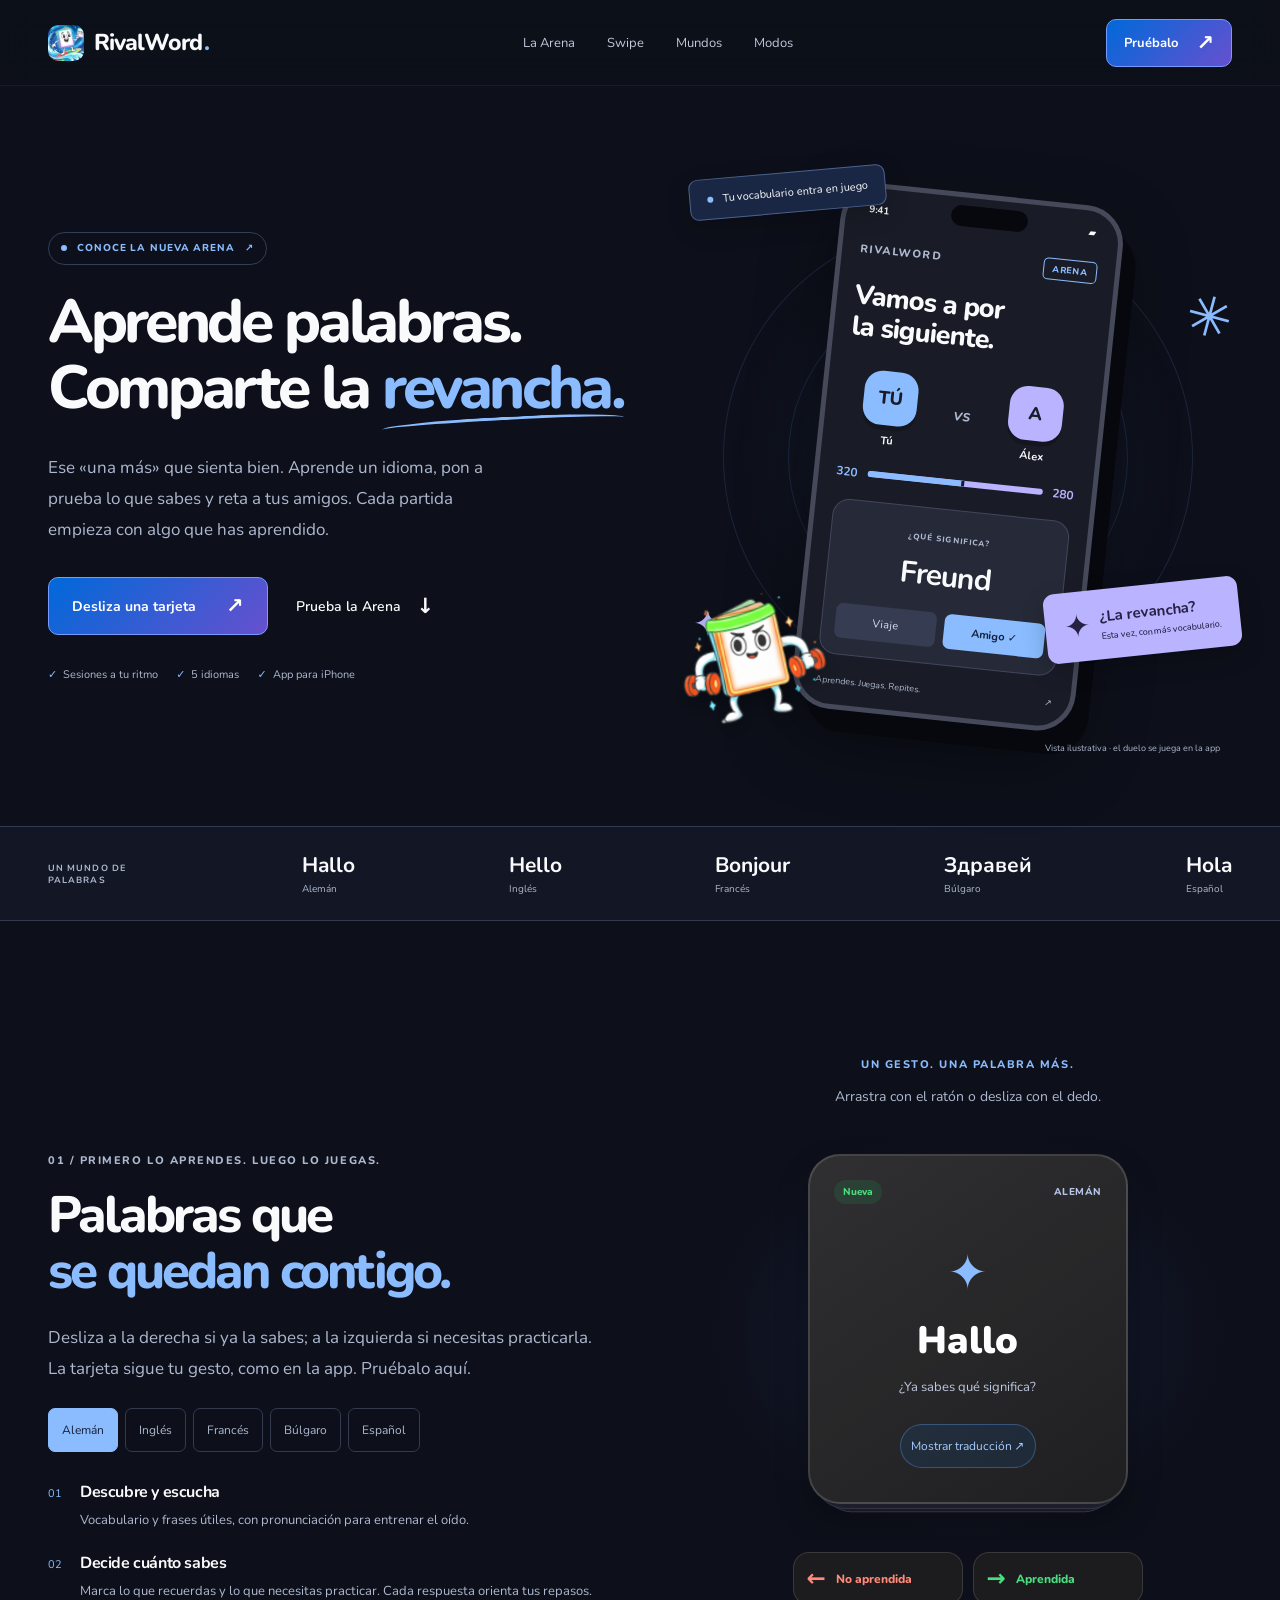
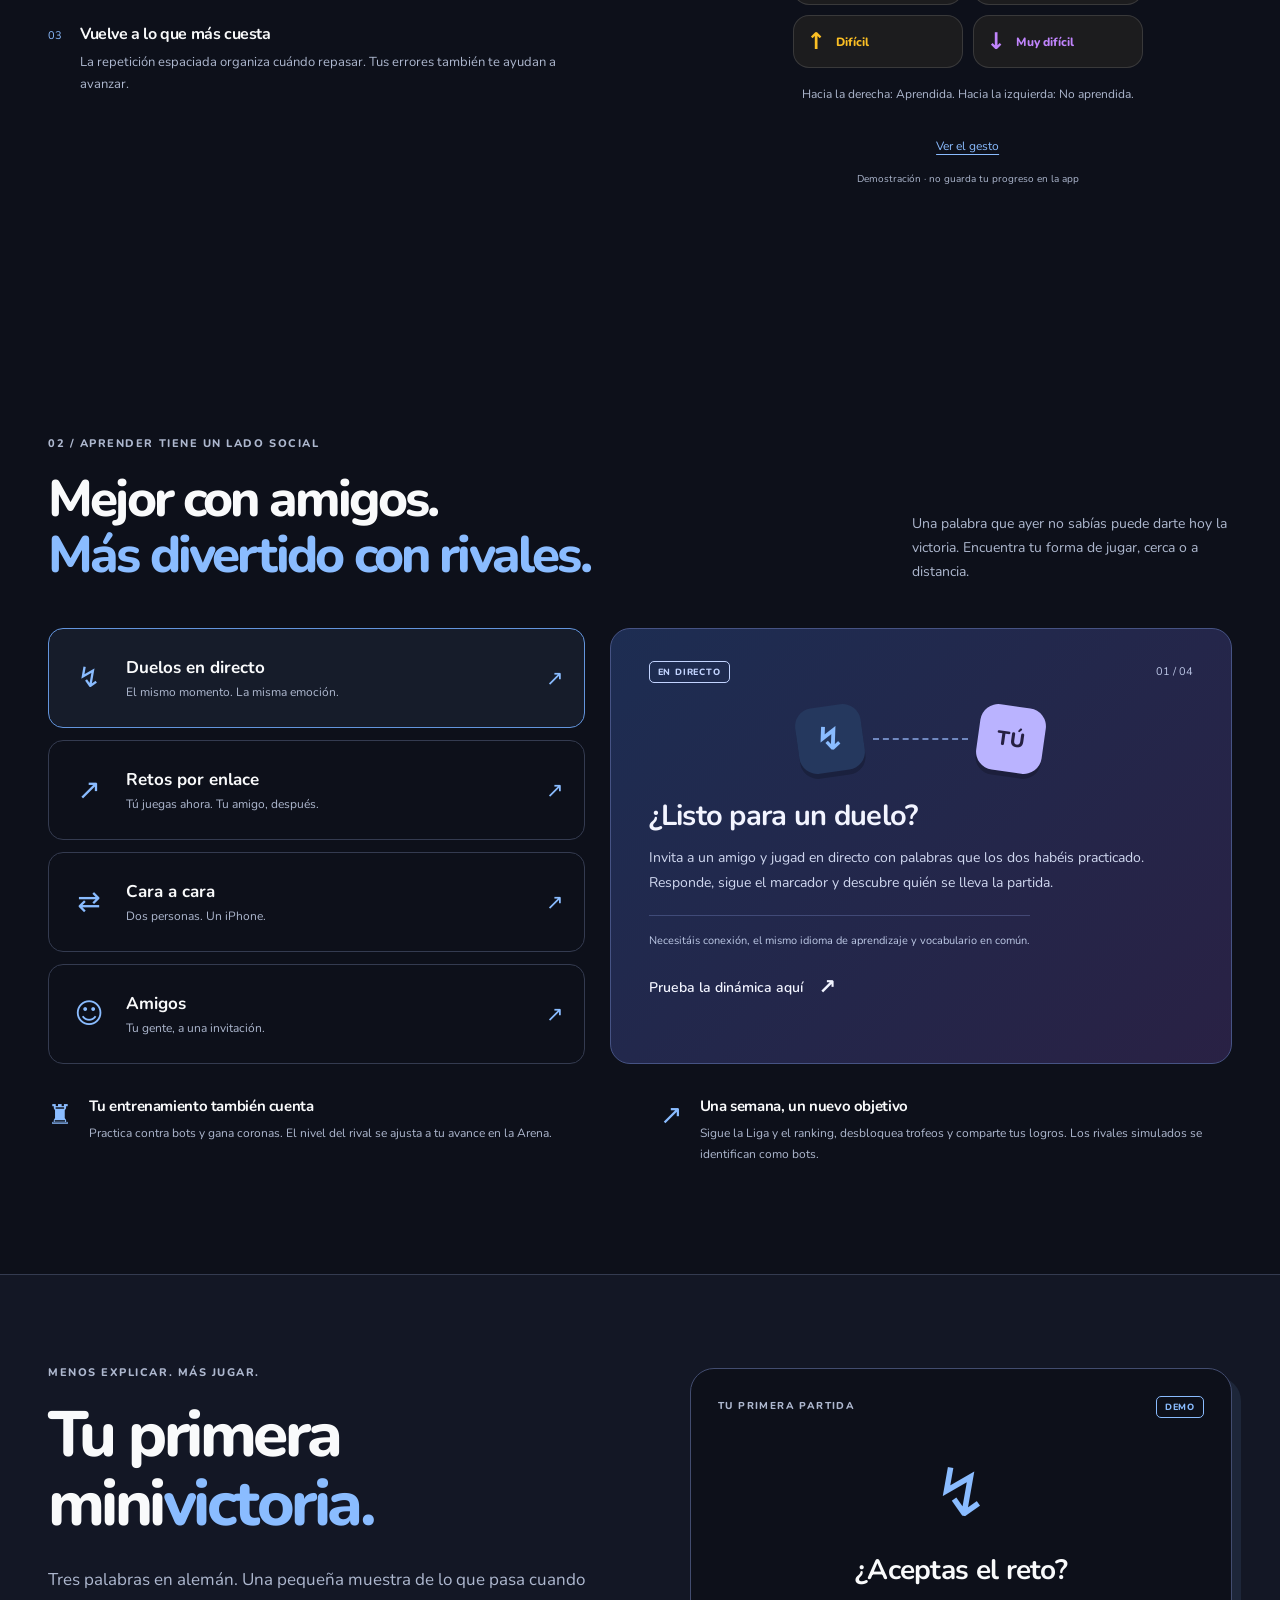
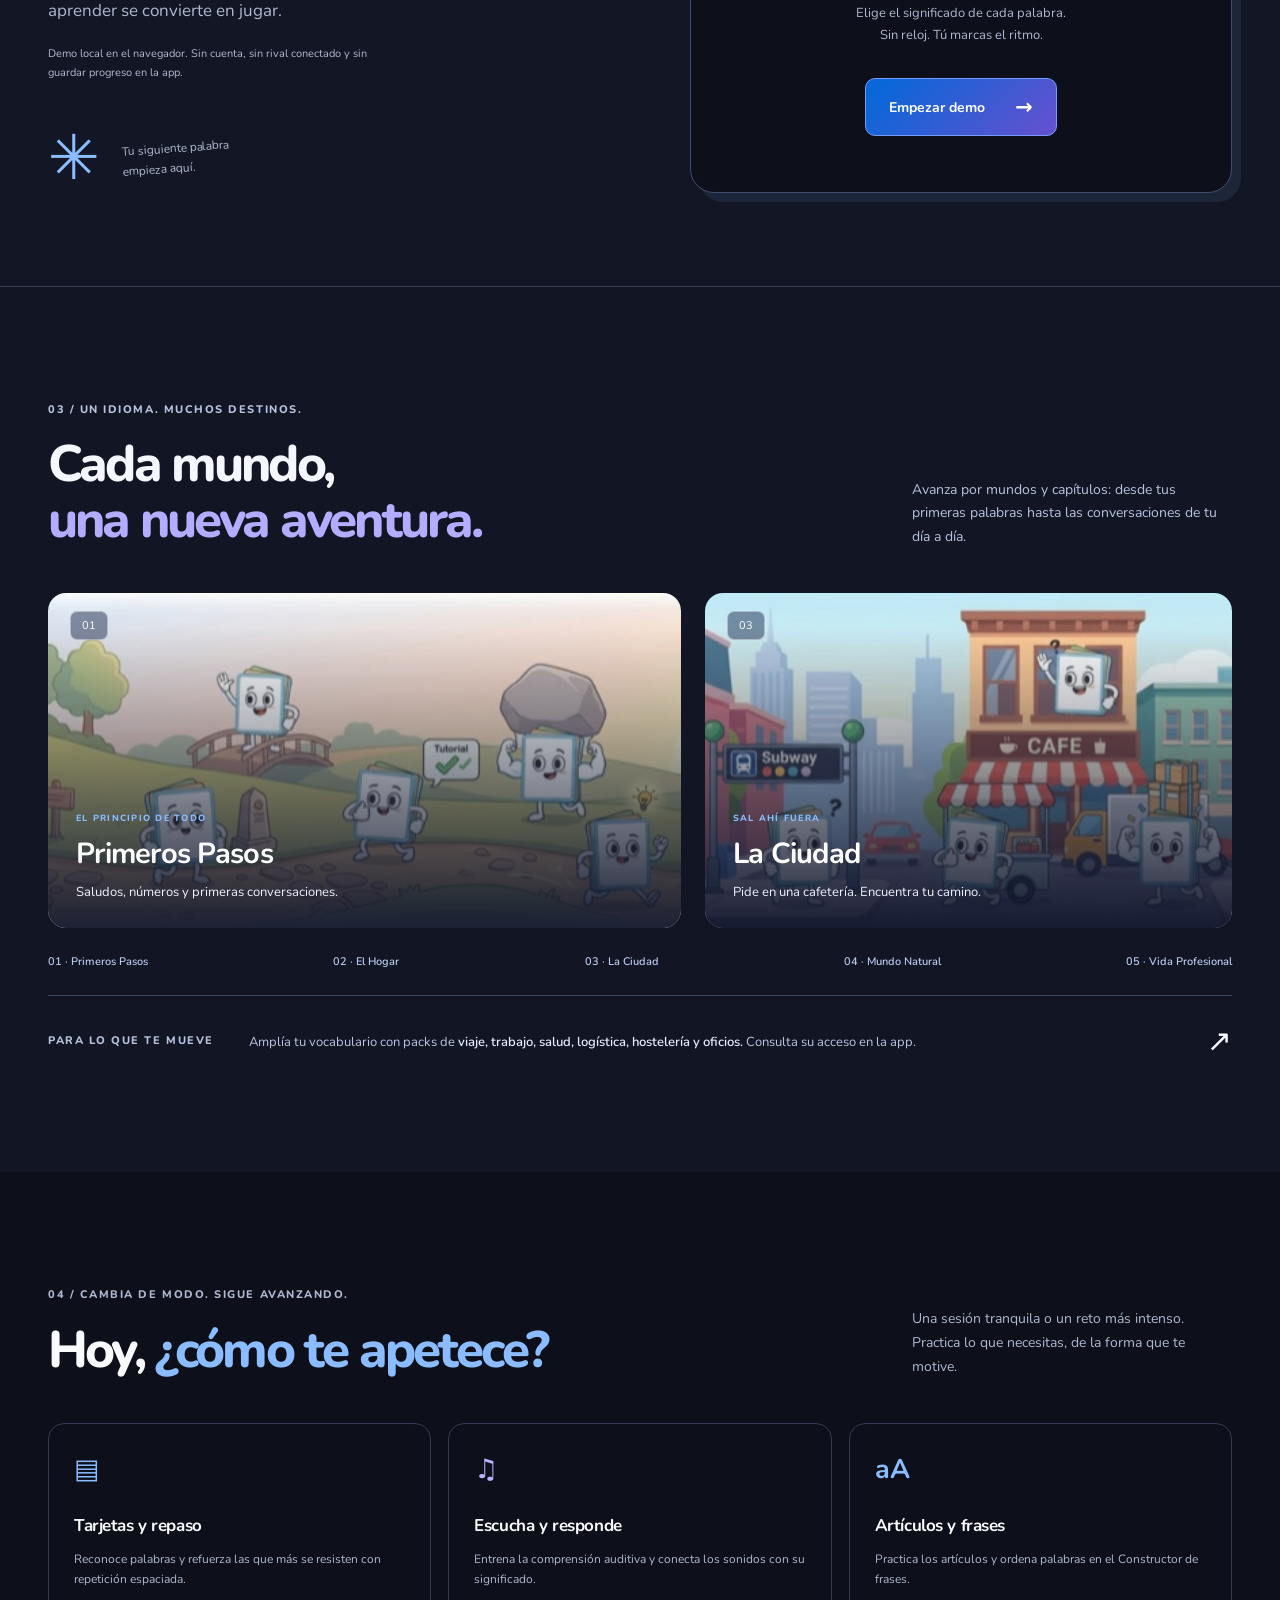
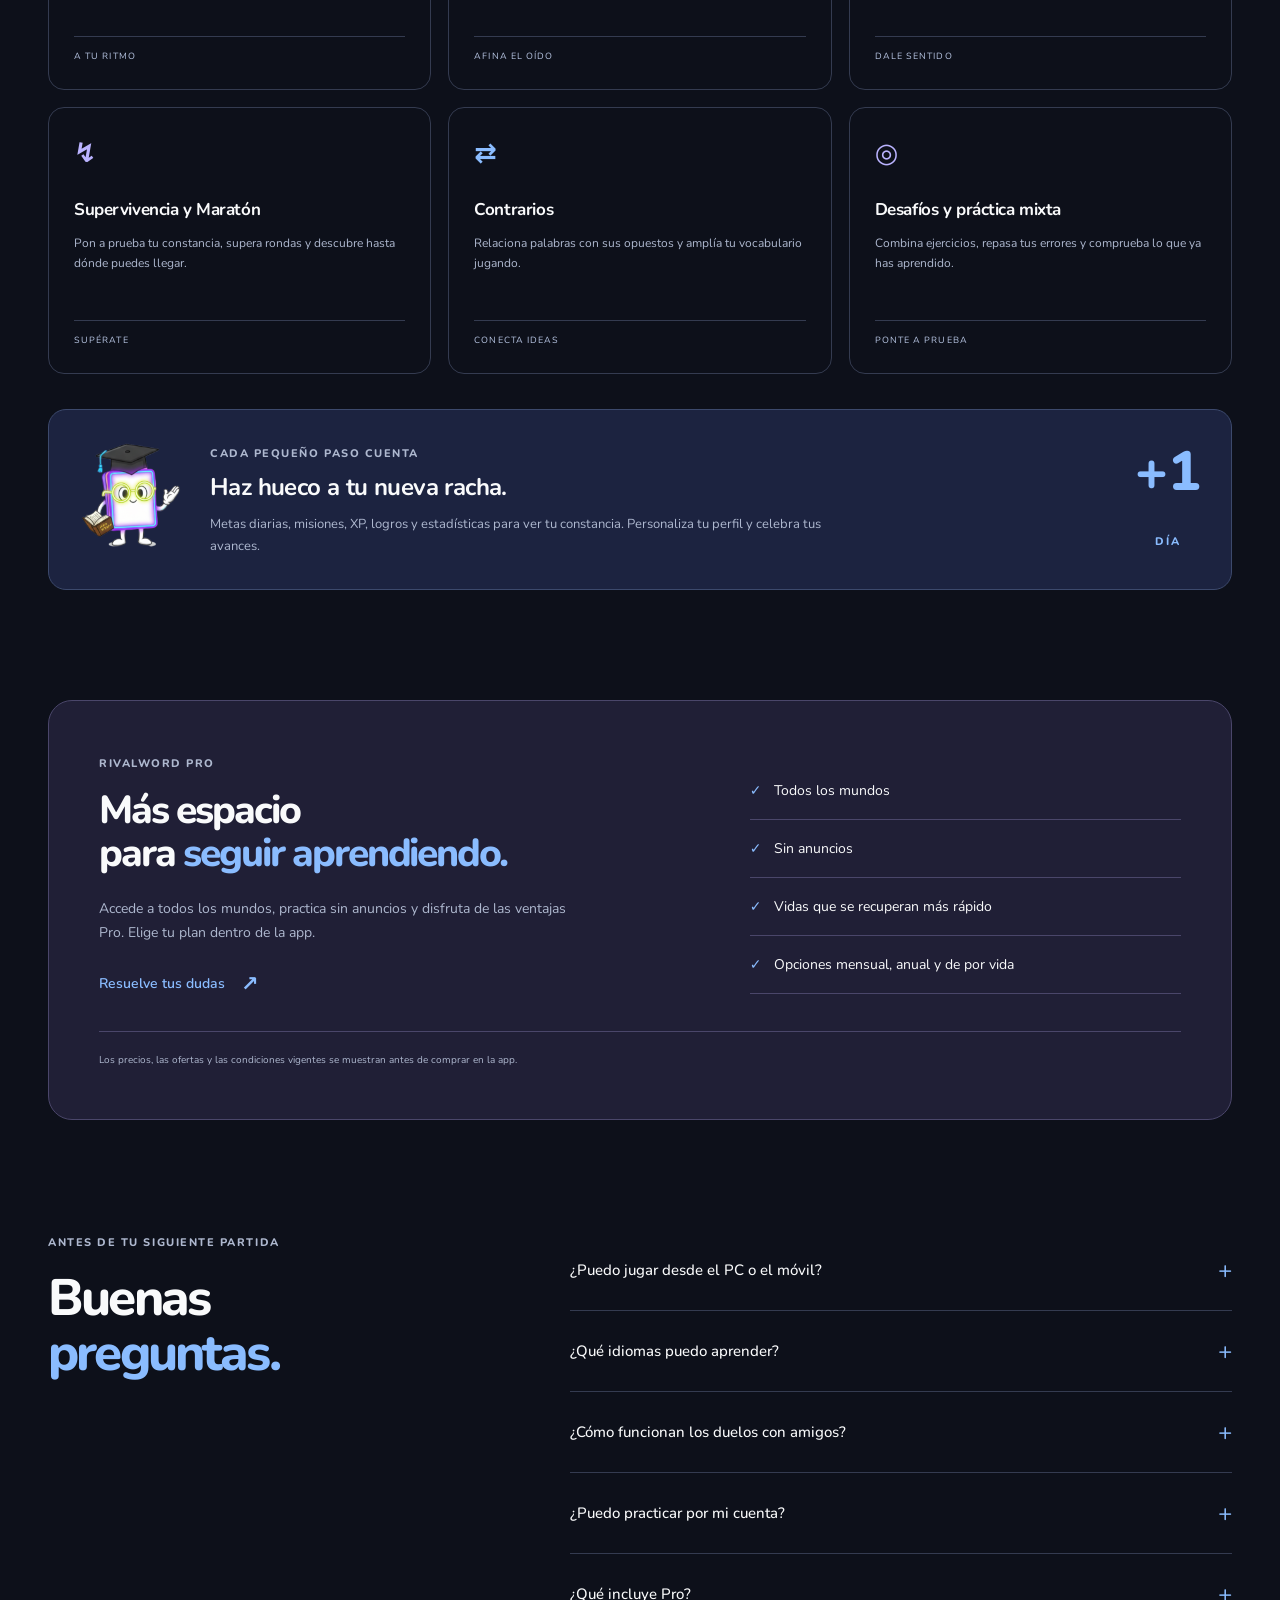
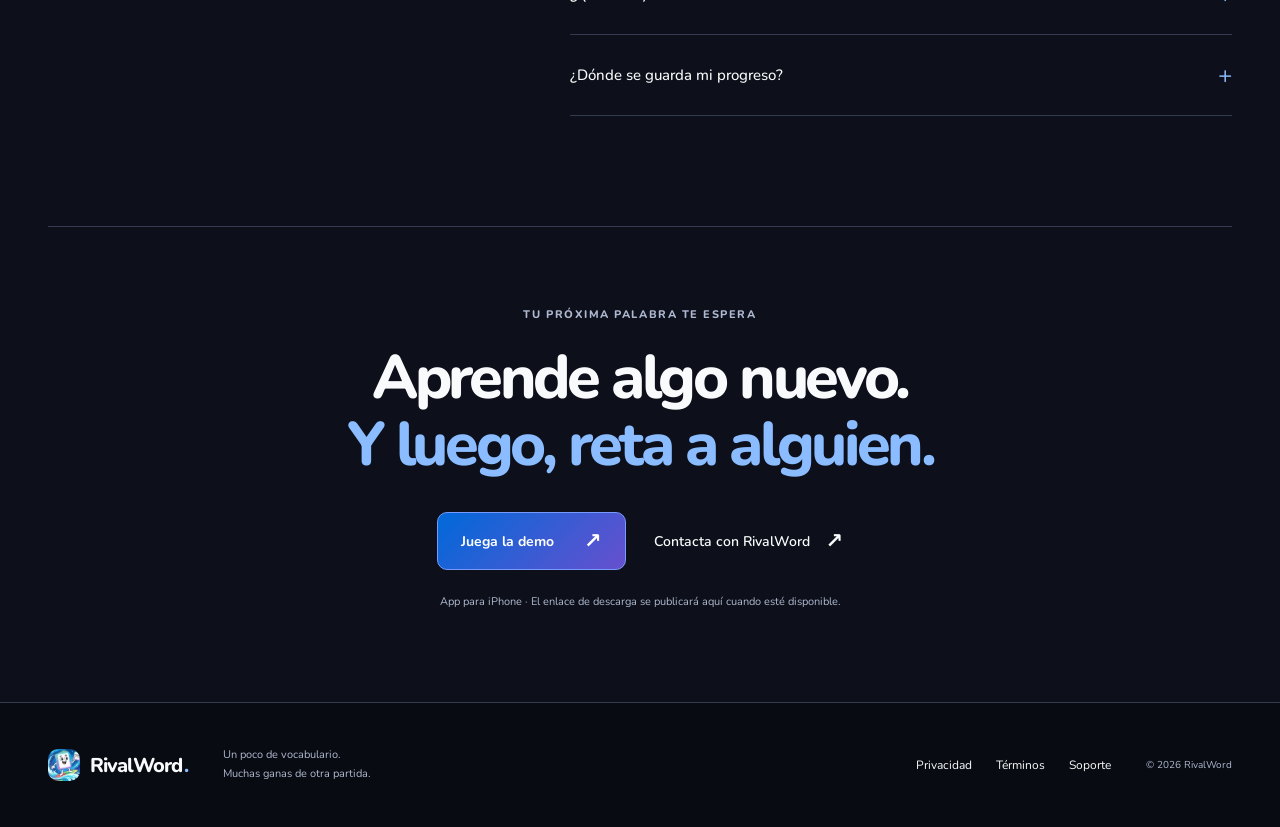
==== commit ad428897: "fix(web): alinea colores con la app y muestra swipe interactivo" ====
--- a/index.html
+++ b/index.html
@@ -3,7 +3,7 @@
   <head>
     <meta charset="utf-8" />
     <meta name="viewport" content="width=device-width, initial-scale=1" />
-    <meta name="theme-color" content="#11171b" />
+    <meta name="theme-color" content="#0d101a" />
     <title>RivalWord — Aprende palabras. Comparte la revancha.</title>
     <meta
       name="description"
@@ -31,11 +31,11 @@
     <link rel="preconnect" href="https://fonts.googleapis.com" />
     <link rel="preconnect" href="https://fonts.gstatic.com" crossorigin />
     <link
-      href="https://fonts.googleapis.com/css2?family=DM+Sans:wght@400;500;600;700&amp;family=Manrope:wght@400;500;600;700;800&amp;display=swap"
+      href="https://fonts.googleapis.com/css2?family=Nunito:wght@400;500;600;700;800;900&amp;display=swap"
       rel="stylesheet"
     />
-    <link rel="stylesheet" href="/assets/site.css?v=20260923" />
-    <script src="/assets/site.js?v=20260923" defer></script>
+    <link rel="stylesheet" href="/assets/site.css?v=20260926" />
+    <script src="/assets/site.js?v=20260926" defer></script>
   </head>
   <body>
     <a class="skip-link" href="#main">Saltar al contenido</a>
@@ -60,10 +60,10 @@
           <span></span><span></span>
         </button>
         <nav id="navigation" aria-label="Principal">
-          <a href="#arena">La Arena</a><a href="#aprender">Aprende</a
+          <a href="#arena">La Arena</a><a href="#aprender">Swipe</a
           ><a href="#mundos">Mundos</a><a href="#modos">Modos</a>
         </nav>
-        <a class="button button-small nav-cta" href="#demo"
+        <a class="button button-small nav-cta" href="#aprender"
           >Pruébalo <span aria-hidden="true">↗</span></a
         >
       </div>
@@ -84,10 +84,10 @@
             aprendido.
           </p>
           <div class="actions">
-            <a class="button" href="#demo"
-              >Prueba una partida <span aria-hidden="true">↗</span></a
-            ><a class="text-link" href="#aprender"
-              >Descubre la app <span aria-hidden="true">↓</span></a
+            <a class="button" href="#aprender"
+              >Desliza una tarjeta <span aria-hidden="true">↗</span></a
+            ><a class="text-link" href="#demo"
+              >Prueba la Arena <span aria-hidden="true">↓</span></a
             >
           </div>
           <div class="hero-notes">
@@ -170,198 +170,16 @@
         </div>
       </div>
 
-      <section id="arena" class="section container">
-        <div class="section-heading">
-          <div>
-            <span class="eyebrow">01 / APRENDER TIENE UN LADO SOCIAL</span>
-            <h2>Mejor con amigos.<br /><em>Más divertido con rivales.</em></h2>
-          </div>
-          <p>
-            Una palabra que ayer no sabías puede darte hoy la victoria.
-            Encuentra tu forma de jugar, cerca o a distancia.
-          </p>
-        </div>
-        <div class="social-layout">
-          <div
-            class="social-selector"
-            role="group"
-            aria-label="Explora las funciones sociales"
-          >
-            <button
-              type="button"
-              class="social-choice"
-              data-social="live"
-              aria-pressed="true"
-              aria-controls="social-panel"
-            >
-              <span class="choice-icon" aria-hidden="true">↯</span
-              ><span
-                ><b>Duelos en directo</b
-                ><small>El mismo momento. La misma emoción.</small></span
-              ><span aria-hidden="true">↗</span>
-            </button>
-            <button
-              type="button"
-              class="social-choice"
-              data-social="challenge"
-              aria-pressed="false"
-              aria-controls="social-panel"
-              aria-label="Retos por enlace"
-            >
-              <span class="choice-icon" aria-hidden="true">↗</span
-              ><span
-                ><b>Retos por enlace</b
-                ><small>Tú juegas ahora. Tu amigo, después.</small></span
-              ><span aria-hidden="true">↗</span>
-            </button>
-            <button
-              type="button"
-              class="social-choice"
-              data-social="local"
-              aria-pressed="false"
-              aria-controls="social-panel"
-              aria-label="Cara a cara"
-            >
-              <span class="choice-icon" aria-hidden="true">⇄</span
-              ><span
-                ><b>Cara a cara</b><small>Dos personas. Un iPhone.</small></span
-              ><span aria-hidden="true">↗</span>
-            </button>
-            <button
-              type="button"
-              class="social-choice"
-              data-social="friends"
-              aria-pressed="false"
-              aria-controls="social-panel"
-              aria-label="Amigos"
-            >
-              <span class="choice-icon" aria-hidden="true">☺</span
-              ><span
-                ><b>Amigos</b><small>Tu gente, a una invitación.</small></span
-              ><span aria-hidden="true">↗</span>
-            </button>
-          </div>
-          <div
-            class="social-panel"
-            id="social-panel"
-            aria-live="polite"
-            aria-atomic="true"
-          >
-            <div class="panel-top">
-              <span class="pill" id="social-kicker">EN DIRECTO</span
-              ><span class="panel-number" id="social-number">01 / 04</span>
-            </div>
-            <div class="social-visual" aria-hidden="true">
-              <span class="avatar" id="social-symbol">↯</span
-              ><span class="dotted-line"></span
-              ><span class="avatar avatar-peach">TÚ</span>
-            </div>
-            <h3 id="social-title">¿Listo para un duelo?</h3>
-            <p id="social-description">
-              Invita a un amigo y jugad en directo con palabras que los dos
-              habéis practicado. Responde, sigue el marcador y descubre quién se
-              lleva la partida.
-            </p>
-            <div class="panel-note" id="social-note">
-              Necesitáis conexión, el mismo idioma de aprendizaje y vocabulario
-              en común.
-            </div>
-            <a class="text-link" href="#demo"
-              >Prueba la dinámica aquí <span aria-hidden="true">↗</span></a
-            >
-          </div>
-        </div>
-        <noscript
-          ><div class="noscript-social">
-            <p>
-              <strong>Retos por enlace:</strong> termina tu partida y comparte
-              el reto para que tu amigo juegue a su ritmo.
-            </p>
-            <p>
-              <strong>Cara a cara:</strong> jugad dos personas en el mismo
-              iPhone.
-            </p>
-            <p>
-              <strong>Amigos:</strong> comparte tu código, envía solicitudes y
-              acepta invitaciones.
-            </p>
-          </div></noscript
-        >
-        <div class="social-extras">
-          <article>
-            <span aria-hidden="true">♜</span>
-            <div>
-              <h3>Tu entrenamiento también cuenta</h3>
-              <p>
-                Practica contra bots y gana coronas. El nivel del rival se
-                ajusta a tu avance en la Arena.
-              </p>
-            </div>
-          </article>
-          <article>
-            <span aria-hidden="true">↗</span>
-            <div>
-              <h3>Una semana, un nuevo objetivo</h3>
-              <p>
-                Sigue la Liga y el ranking, desbloquea trofeos y comparte tus
-                logros. Los rivales simulados se identifican como bots.
-              </p>
-            </div>
-          </article>
-        </div>
-      </section>
-
-      <section id="demo" class="demo-section">
-        <div class="container demo-layout">
-          <div>
-            <span class="eyebrow">MENOS EXPLICAR. MÁS JUGAR.</span>
-            <h2>Tu primera<br />mini<span class="lime">victoria.</span></h2>
-            <p class="lead">
-              Tres palabras en alemán. Una pequeña muestra de lo que pasa cuando
-              aprender se convierte en jugar.
-            </p>
-            <p class="demo-disclaimer">
-              Demo local en el navegador. Sin cuenta, sin rival conectado y sin
-              guardar progreso en la app.
-            </p>
-            <div class="demo-decoration" aria-hidden="true">
-              ✳ <span>Tu siguiente palabra<br />empieza aquí.</span>
-            </div>
-          </div>
-          <div class="quiz" id="quiz" aria-label="Demo de vocabulario">
-            <div class="quiz-top">
-              <span class="eyebrow">TU PRIMERA PARTIDA</span
-              ><span class="pill">DEMO</span>
-            </div>
-            <div id="quiz-content">
-              <span class="quiz-icon" aria-hidden="true">↯</span>
-              <h3>¿Aceptas el reto?</h3>
-              <p>
-                Elige el significado de cada palabra.<br />Sin reloj. Tú marcas
-                el ritmo.
-              </p>
-              <button class="button" type="button" id="quiz-start">
-                Empezar demo <span aria-hidden="true">→</span>
-              </button>
-            </div>
-            <noscript
-              ><p>
-                Activa JavaScript para jugar la demo interactiva.
-              </p></noscript
-            >
-          </div>
-        </div>
-      </section>
-
       <section id="aprender" class="section container learn-layout">
         <div class="learning-copy">
           <span class="eyebrow"
-            >02 / PRIMERO LO APRENDES. LUEGO LO JUEGAS.</span
+            >01 / PRIMERO LO APRENDES. LUEGO LO JUEGAS.</span
           >
           <h2>Palabras que<br /><em>se quedan contigo.</em></h2>
           <p class="lead">
-            Tarjetas, audio y repasos que se adaptan a tus respuestas. Elige un
-            idioma y descubre el primer gesto.
+            Desliza a la derecha si ya la sabes; a la izquierda si necesitas
+            practicarla. La tarjeta sigue tu gesto, como en la app. Pruébalo
+            aquí.
           </p>
           <div
             class="language-buttons"
@@ -414,28 +232,248 @@
           </ol>
         </div>
         <div class="flash-stage">
-          <span class="eyebrow">TOCA. DESCUBRE. RECUERDA.</span>
-          <div class="flashcard">
-            <div class="flash-top">
-              <span id="flash-language">ALEMÁN</span
-              ><span aria-hidden="true">✦</span>
-            </div>
-            <span class="flash-hello" aria-hidden="true">☺</span
-            ><strong id="flash-word" lang="de">Hallo</strong
-            ><span id="flash-translation" aria-live="polite"
-              >¿Ya sabes qué significa?</span
-            ><button class="flash-reveal" type="button">
-              Mostrar traducción <span aria-hidden="true">↗</span>
-            </button>
-          </div>
-          <div class="flash-actions">
-            <button type="button" data-rating="again">← Aún no</button
-            ><button type="button" data-rating="known">La sé ✓</button>
+          <span class="eyebrow">UN GESTO. UNA PALABRA MÁS.</span>
+          <p class="swipe-instruction" id="swipe-help">
+            Arrastra con el ratón o desliza con el dedo.
+          </p>
+          <div class="swipe-viewport">
+            <div class="flash-stack">
+              <div
+                class="flashcard"
+                tabindex="0"
+                role="group"
+                aria-label="Tarjeta de vocabulario. Usa las flechas para valorar."
+                aria-describedby="swipe-help"
+                data-state="idle"
+              >
+                <div class="flash-top">
+                  <span class="flash-new">Nueva</span
+                  ><span id="flash-language">ALEMÁN</span>
+                </div>
+                <span class="swipe-stamp" aria-hidden="true"></span>
+                <span class="flash-hello" aria-hidden="true">✦</span>
+                <strong id="flash-word" lang="de">Hallo</strong>
+                <span id="flash-translation" aria-live="polite"
+                  >¿Ya sabes qué significa?</span
+                >
+                <button class="flash-reveal" type="button">
+                  Mostrar traducción <span aria-hidden="true">↗</span>
+                </button>
+                <span class="swipe-hand" aria-hidden="true">☝</span>
+              </div>
+            </div>
+          </div>
+          <div
+            class="flash-actions"
+            role="group"
+            aria-label="Valora la tarjeta"
+          >
+            <button type="button" data-rating="again" aria-label="No aprendida">
+              <span aria-hidden="true">←</span>No aprendida
+            </button>
+            <button type="button" data-rating="known" aria-label="Aprendida">
+              <span aria-hidden="true">→</span>Aprendida
+            </button>
+            <button type="button" data-rating="hard" aria-label="Difícil">
+              <span aria-hidden="true">↑</span>Difícil
+            </button>
+            <button
+              type="button"
+              data-rating="very-hard"
+              aria-label="Muy difícil"
+            >
+              <span aria-hidden="true">↓</span>Muy difícil
+            </button>
           </div>
           <p id="flash-status" role="status">
-            Prueba con los botones o desliza la tarjeta.
+            ← No aprendida · Aprendida →<br />También puedes usar las flechas
+            del teclado.
           </p>
-          <small>Demostración · no guarda tu progreso</small>
+          <button class="swipe-tutorial" type="button">Ver el gesto</button>
+          <small>Demostración · no guarda tu progreso en la app</small>
+        </div>
+      </section>
+
+      <section id="arena" class="section container">
+        <div class="section-heading">
+          <div>
+            <span class="eyebrow">02 / APRENDER TIENE UN LADO SOCIAL</span>
+            <h2>Mejor con amigos.<br /><em>Más divertido con rivales.</em></h2>
+          </div>
+          <p>
+            Una palabra que ayer no sabías puede darte hoy la victoria.
+            Encuentra tu forma de jugar, cerca o a distancia.
+          </p>
+        </div>
+        <div class="social-layout">
+          <div
+            class="social-selector"
+            role="group"
+            aria-label="Explora las funciones sociales"
+          >
+            <button
+              type="button"
+              class="social-choice"
+              data-social="live"
+              aria-pressed="true"
+              aria-controls="social-panel"
+            >
+              <span class="choice-icon" aria-hidden="true">↯</span
+              ><span
+                ><b>Duelos en directo</b
+                ><small>El mismo momento. La misma emoción.</small></span
+              ><span aria-hidden="true">↗</span>
+            </button>
+            <button
+              type="button"
+              class="social-choice"
+              data-social="challenge"
+              aria-pressed="false"
+              aria-controls="social-panel"
+              aria-label="Retos por enlace"
+            >
+              <span class="choice-icon" aria-hidden="true">↗</span
+              ><span
+                ><b>Retos por enlace</b
+                ><small>Tú juegas ahora. Tu amigo, después.</small></span
+              ><span aria-hidden="true">↗</span>
+            </button>
+            <button
+              type="button"
+              class="social-choice"
+              data-social="local"
+              aria-pressed="false"
+              aria-controls="social-panel"
+              aria-label="Cara a cara"
+            >
+              <span class="choice-icon" aria-hidden="true">⇄</span
+              ><span
+                ><b>Cara a cara</b><small>Dos personas. Un iPhone.</small></span
+              ><span aria-hidden="true">↗</span>
+            </button>
+            <button
+              type="button"
+              class="social-choice"
+              data-social="friends"
+              aria-pressed="false"
+              aria-controls="social-panel"
+              aria-label="Amigos"
+            >
+              <span class="choice-icon" aria-hidden="true">☺</span
+              ><span
+                ><b>Amigos</b><small>Tu gente, a una invitación.</small></span
+              ><span aria-hidden="true">↗</span>
+            </button>
+          </div>
+          <div
+            class="social-panel"
+            id="social-panel"
+            aria-live="polite"
+            aria-atomic="true"
+          >
+            <div class="panel-top">
+              <span class="pill" id="social-kicker">EN DIRECTO</span
+              ><span class="panel-number" id="social-number">01 / 04</span>
+            </div>
+            <div class="social-visual" aria-hidden="true">
+              <span class="avatar" id="social-symbol">↯</span
+              ><span class="dotted-line"></span
+              ><span class="avatar avatar-peach">TÚ</span>
+            </div>
+            <h3 id="social-title">¿Listo para un duelo?</h3>
+            <p id="social-description">
+              Invita a un amigo y jugad en directo con palabras que los dos
+              habéis practicado. Responde, sigue el marcador y descubre quién se
+              lleva la partida.
+            </p>
+            <div class="panel-note" id="social-note">
+              Necesitáis conexión, el mismo idioma de aprendizaje y vocabulario
+              en común.
+            </div>
+            <a class="text-link" href="#demo"
+              >Prueba la dinámica aquí <span aria-hidden="true">↗</span></a
+            >
+          </div>
+        </div>
+        <noscript
+          ><div class="noscript-social">
+            <p>
+              <strong>Retos por enlace:</strong> termina tu partida y comparte
+              el reto para que tu amigo juegue a su ritmo.
+            </p>
+            <p>
+              <strong>Cara a cara:</strong> jugad dos personas en el mismo
+              iPhone.
+            </p>
+            <p>
+              <strong>Amigos:</strong> comparte tu código, envía solicitudes y
+              acepta invitaciones.
+            </p>
+          </div></noscript
+        >
+        <div class="social-extras">
+          <article>
+            <span aria-hidden="true">♜</span>
+            <div>
+              <h3>Tu entrenamiento también cuenta</h3>
+              <p>
+                Practica contra bots y gana coronas. El nivel del rival se
+                ajusta a tu avance en la Arena.
+              </p>
+            </div>
+          </article>
+          <article>
+            <span aria-hidden="true">↗</span>
+            <div>
+              <h3>Una semana, un nuevo objetivo</h3>
+              <p>
+                Sigue la Liga y el ranking, desbloquea trofeos y comparte tus
+                logros. Los rivales simulados se identifican como bots.
+              </p>
+            </div>
+          </article>
+        </div>
+      </section>
+
+      <section id="demo" class="demo-section">
+        <div class="container demo-layout">
+          <div>
+            <span class="eyebrow">MENOS EXPLICAR. MÁS JUGAR.</span>
+            <h2>Tu primera<br />mini<span class="accent">victoria.</span></h2>
+            <p class="lead">
+              Tres palabras en alemán. Una pequeña muestra de lo que pasa cuando
+              aprender se convierte en jugar.
+            </p>
+            <p class="demo-disclaimer">
+              Demo local en el navegador. Sin cuenta, sin rival conectado y sin
+              guardar progreso en la app.
+            </p>
+            <div class="demo-decoration" aria-hidden="true">
+              ✳ <span>Tu siguiente palabra<br />empieza aquí.</span>
+            </div>
+          </div>
+          <div class="quiz" id="quiz" aria-label="Demo de vocabulario">
+            <div class="quiz-top">
+              <span class="eyebrow">TU PRIMERA PARTIDA</span
+              ><span class="pill">DEMO</span>
+            </div>
+            <div id="quiz-content">
+              <span class="quiz-icon" aria-hidden="true">↯</span>
+              <h3>¿Aceptas el reto?</h3>
+              <p>
+                Elige el significado de cada palabra.<br />Sin reloj. Tú marcas
+                el ritmo.
+              </p>
+              <button class="button" type="button" id="quiz-start">
+                Empezar demo <span aria-hidden="true">→</span>
+              </button>
+            </div>
+            <noscript
+              ><p>
+                Activa JavaScript para jugar la demo interactiva.
+              </p></noscript
+            >
+          </div>
         </div>
       </section>
 
--- a/assets/site.css
+++ b/assets/site.css
@@ -1,14 +1,14 @@
 :root {
   color-scheme: dark;
-  --bg: #11171b;
-  --panel: #1c2429;
-  --muted: #aeb8bc;
-  --line: #344047;
-  --lime: #d4f77b;
-  --peach: #f9b99f;
-  --text: #f5f6ee;
+  --bg: #0d101a;
+  --panel: #1c1c1e;
+  --muted: #aeb8cf;
+  --line: #343b50;
+  --accent: #8abcff;
+  --secondary: #bab3ff;
+  --text: #f9fafb;
   --radius: 24px;
-  font-family: "DM Sans", system-ui, sans-serif;
+  font-family: "Nunito", system-ui, sans-serif;
   color: var(--text);
   background: var(--bg);
 }
@@ -54,7 +54,7 @@
 h2,
 h3,
 .brand {
-  font-family: Manrope, system-ui, sans-serif;
+  font-family: Nunito, system-ui, sans-serif;
 }
 h1,
 h2 {
@@ -76,7 +76,7 @@
 }
 em {
   font-style: normal;
-  color: var(--lime);
+  color: var(--accent);
 }
 button,
 a,
@@ -84,7 +84,7 @@
   touch-action: manipulation;
 }
 :focus-visible {
-  outline: 3px solid var(--peach);
+  outline: 3px solid var(--secondary);
   outline-offset: 5px;
 }
 [hidden] {
@@ -113,9 +113,9 @@
   align-items: center;
   justify-content: center;
   gap: 30px;
-  background: var(--lime);
-  color: #172019;
-  border: 1px solid var(--lime);
+  background: linear-gradient(135deg, #0069d9, #6750ce);
+  color: #fff;
+  border: 1px solid #779aff;
   border-radius: 10px;
   min-height: 54px;
   padding: 14px 23px;
@@ -126,7 +126,7 @@
     transform 0.2s;
 }
 .button:hover {
-  background: #e1ffa4;
+  background: linear-gradient(135deg, #005fc6, #5940ba);
   transform: translateY(-2px);
 }
 .button span,
@@ -148,7 +148,7 @@
   min-height: 44px;
 }
 .text-link:hover {
-  color: var(--lime);
+  color: var(--accent);
 }
 .actions {
   display: flex;
@@ -161,7 +161,7 @@
   z-index: 200;
   top: -100px;
   left: 15px;
-  background: var(--lime);
+  background: var(--accent);
   color: #111;
   padding: 14px;
 }
@@ -172,7 +172,7 @@
   position: sticky;
   top: 0;
   z-index: 100;
-  background: #11171bef;
+  background: #0d101aef;
   border-bottom: 1px solid #ffffff0d;
   backdrop-filter: blur(16px);
 }
@@ -196,7 +196,7 @@
   border-radius: 10px;
 }
 .brand-dot {
-  color: var(--lime);
+  color: var(--accent);
   margin-left: -8px;
 }
 .nav-row nav {
@@ -205,12 +205,12 @@
   align-items: center;
 }
 .nav-row nav a {
-  color: #c0c8c9;
+  color: #c0c8da;
   font-size: 13px;
   padding-block: 14px;
 }
 .nav-row nav a:hover {
-  color: var(--lime);
+  color: var(--accent);
 }
 .menu-toggle {
   display: none;
@@ -239,9 +239,9 @@
   align-items: center;
   gap: 10px;
   font-size: 10px;
-  color: var(--lime);
+  color: var(--accent);
   padding: 7px 12px;
-  border: 1px solid #d4f77b3b;
+  border: 1px solid #8abcff45;
   border-radius: 99px;
   letter-spacing: 0.09em;
 }
@@ -249,7 +249,7 @@
   width: 6px;
   height: 6px;
   border-radius: 50%;
-  background: var(--lime);
+  background: var(--accent);
   display: inline-block;
   flex-shrink: 0;
 }
@@ -269,7 +269,7 @@
   left: 0;
   width: 100%;
   height: 10px;
-  border-top: 3px solid var(--lime);
+  border-top: 3px solid var(--accent);
   border-radius: 50%;
   transform: rotate(-3deg);
 }
@@ -287,7 +287,7 @@
 }
 .hero-notes span:before {
   content: "✓";
-  color: var(--lime);
+  color: var(--accent);
   margin-right: 6px;
 }
 .hero-art {
@@ -301,10 +301,10 @@
   position: absolute;
   width: 470px;
   height: 470px;
-  border: 1px solid #b3cf8522;
+  border: 1px solid #729cff25;
   border-radius: 50%;
   z-index: -1;
-  background: radial-gradient(circle, #b4d88010, transparent 70%);
+  background: radial-gradient(circle, #729cff15, transparent 70%);
   max-width: 100%;
 }
 .orbit-two {
@@ -313,7 +313,7 @@
 }
 .art-star {
   position: absolute;
-  color: var(--lime);
+  color: var(--accent);
   font-size: 55px;
 }
 .star-one {
@@ -325,7 +325,7 @@
   left: 8px;
   bottom: 105px;
   font-size: 36px;
-  color: var(--peach);
+  color: var(--secondary);
 }
 .floating-tag {
   position: absolute;
@@ -334,8 +334,8 @@
   z-index: 3;
   font-size: 11px;
   padding: 12px 17px;
-  background: #263126;
-  border: 1px solid #6b7e4b;
+  background: #1a2744;
+  border: 1px solid #4b6290;
   border-radius: 9px;
   transform: rotate(-5deg);
   box-shadow: 0 8px 25px #0003;
@@ -346,11 +346,11 @@
 .arena-phone {
   width: 284px;
   min-height: 518px;
-  border: 5px solid #414c50;
+  border: 5px solid #454959;
   border-radius: 39px;
-  background: #192126;
+  background: #191c27;
   box-shadow:
-    15px 22px 0 #080b0d,
+    15px 22px 0 #06080e,
     0 30px 70px #0006;
   transform: rotate(6deg);
   padding: 15px 18px 18px;
@@ -367,7 +367,7 @@
 .phone-island {
   width: 77px;
   height: 21px;
-  background: #080b0d;
+  background: #06080e;
   border-radius: 15px;
   margin-top: -7px;
 }
@@ -385,10 +385,10 @@
   font-size: 9px;
   font-weight: 800;
   letter-spacing: 0.09em;
-  color: var(--lime);
+  color: var(--accent);
 }
 .duel-title {
-  font-family: Manrope, sans-serif;
+  font-family: Nunito, sans-serif;
   font-size: 27px;
   line-height: 1.16;
   font-weight: 800;
@@ -412,8 +412,8 @@
 .avatar {
   width: 54px;
   height: 54px;
-  background: var(--lime);
-  color: #192126;
+  background: var(--accent);
+  color: #191c27;
   display: grid;
   place-items: center;
   border-radius: 18px;
@@ -422,7 +422,7 @@
   box-shadow: 0 5px 0 #0003;
 }
 .avatar-peach {
-  background: var(--peach);
+  background: var(--secondary);
 }
 .vs {
   font-size: 12px;
@@ -437,14 +437,14 @@
   font-weight: 700;
   font-size: 12px;
   margin: 19px 0;
-  color: var(--lime);
+  color: var(--accent);
 }
 .score span:last-child {
-  color: var(--peach);
+  color: var(--secondary);
 }
 .score-track {
   height: 6px;
-  background: var(--peach);
+  background: var(--secondary);
   flex: 1;
   border-radius: 9px;
   overflow: hidden;
@@ -453,12 +453,12 @@
   display: block;
   width: 55%;
   height: 100%;
-  background: var(--lime);
-  border-right: 3px solid #192126;
+  background: var(--accent);
+  border-right: 3px solid #191c27;
 }
 .phone-question {
-  background: #253035;
-  border: 1px solid #3c484b;
+  background: #262937;
+  border: 1px solid #42465c;
   border-radius: 17px;
   padding: 16px 13px;
   text-align: center;
@@ -481,12 +481,12 @@
   flex: 1;
   border-radius: 7px;
   padding: 10px 6px;
-  background: #354248;
-  color: #d4dddd;
+  background: #363c51;
+  color: #d9def0;
 }
 .mini-options .correct {
-  background: var(--lime);
-  color: #152216;
+  background: var(--accent);
+  color: #122039;
   font-weight: 700;
 }
 .phone-bottom {
@@ -504,8 +504,8 @@
   display: flex;
   align-items: center;
   gap: 10px;
-  background: var(--peach);
-  color: #34261f;
+  background: var(--secondary);
+  color: #252044;
   padding: 14px 19px;
   border-radius: 11px;
   transform: rotate(-6deg);
@@ -541,7 +541,7 @@
 }
 .language-ribbon {
   border-block: 1px solid var(--line);
-  background: #171f22;
+  background: #131725;
 }
 .language-ribbon > .container {
   display: flex;
@@ -551,7 +551,7 @@
   padding-block: 24px;
 }
 .language-ribbon span {
-  font-family: Manrope, sans-serif;
+  font-family: Nunito, sans-serif;
   font-size: 21px;
   font-weight: 700;
 }
@@ -562,7 +562,7 @@
   color: var(--muted);
 }
 .language-ribbon small {
-  font-family: "DM Sans", sans-serif;
+  font-family: "Nunito", sans-serif;
   font-size: 10px;
   color: var(--muted);
   display: block;
@@ -610,11 +610,11 @@
     border-color 0.2s;
 }
 .social-choice:hover {
-  background: #202a2b;
+  background: #20263a;
 }
 .social-choice[aria-pressed="true"] {
-  background: #d4f77b12;
-  border-color: #a3be68;
+  background: #8abcff12;
+  border-color: #6395dd;
 }
 .choice-icon {
   display: grid;
@@ -622,13 +622,13 @@
   font-size: 28px;
   width: 40px;
   height: 40px;
-  color: var(--lime);
+  color: var(--accent);
   flex-shrink: 0;
 }
 .social-choice b {
   display: block;
   font-size: 17px;
-  font-family: Manrope, sans-serif;
+  font-family: Nunito, sans-serif;
 }
 .social-choice small {
   display: block;
@@ -639,12 +639,13 @@
 .social-choice > span:last-child {
   margin-left: auto;
   font-size: 21px;
-  color: var(--lime);
+  color: var(--accent);
 }
 .social-panel {
-  background: #d4f77b;
+  background: linear-gradient(135deg, #1d2d52, #292144);
+  border: 1px solid #465384;
   border-radius: 20px;
-  color: #1c2b1d;
+  color: #f2f4ff;
   padding: 32px 38px;
   display: flex;
   flex-direction: column;
@@ -658,11 +659,11 @@
   align-items: center;
 }
 .panel-top .pill {
-  color: #243b25;
+  color: #c3d4ff;
 }
 .panel-number {
   font-size: 11px;
-  color: #455b32;
+  color: #bbc5e5;
 }
 .social-visual {
   display: flex;
@@ -672,36 +673,36 @@
   margin: 23px 0 25px;
 }
 .social-visual .avatar {
-  background: #233526;
-  color: var(--lime);
+  background: #25385e;
+  color: var(--accent);
   width: 66px;
   height: 66px;
   transform: rotate(-8deg);
   font-size: 33px;
 }
 .social-visual .avatar-peach {
-  background: var(--peach);
-  color: #293a28;
+  background: var(--secondary);
+  color: #262042;
   transform: rotate(8deg);
   font-size: 20px;
 }
 .dotted-line {
   width: 95px;
-  border-top: 2px dashed #66843f;
+  border-top: 2px dashed #7088bf;
   margin-inline: 10px;
 }
 .social-panel h3 {
   font-size: 29px;
 }
 .social-panel p {
-  color: #344b28;
+  color: #d0d8f0;
   font-size: 14px;
   margin-top: 12px;
   line-height: 1.75;
 }
 .panel-note {
-  color: #3d532d;
-  border-top: 1px solid #506a3440;
+  color: #bdc9e6;
+  border-top: 1px solid #9baff540;
   font-size: 11px;
   padding-top: 16px;
   margin-top: 20px;
@@ -711,7 +712,7 @@
   margin-top: 15px;
 }
 .social-panel .text-link:hover {
-  color: #172019;
+  color: var(--accent);
   text-decoration: underline;
 }
 .social-extras {
@@ -725,7 +726,7 @@
   gap: 17px;
 }
 .social-extras article > span {
-  color: var(--lime);
+  color: var(--accent);
   font-size: 27px;
 }
 .social-extras h3 {
@@ -737,7 +738,7 @@
 }
 .demo-section {
   padding: 85px 0;
-  background: #1a2327;
+  background: #131725;
   border-block: 1px solid var(--line);
 }
 .demo-layout {
@@ -750,8 +751,8 @@
   font-size: clamp(44px, 5vw, 66px);
   margin: 18px 0 25px;
 }
-.lime {
-  color: var(--lime);
+.accent {
+  color: var(--accent);
 }
 .demo-disclaimer {
   font-size: 11px;
@@ -759,7 +760,7 @@
   max-width: 350px;
 }
 .demo-decoration {
-  color: var(--lime);
+  color: var(--accent);
   font-size: 62px;
   display: flex;
   gap: 22px;
@@ -774,11 +775,11 @@
 }
 .quiz {
   background: var(--bg);
-  border: 1px solid #47544b;
+  border: 1px solid #424c6f;
   border-radius: 24px;
   padding: 27px;
   min-height: 425px;
-  box-shadow: 9px 9px 0 #d4f77b17;
+  box-shadow: 9px 9px 0 #8abcff17;
 }
 .quiz-top {
   display: flex;
@@ -797,7 +798,7 @@
   font-size: 67px;
   line-height: 1.1;
   display: block;
-  color: var(--lime);
+  color: var(--accent);
   margin: 20px;
 }
 .quiz h3 {
@@ -826,29 +827,29 @@
 .quiz-options button {
   padding: 13px 8px;
   min-height: 48px;
-  background: #253035;
+  background: #262937;
   color: var(--text);
-  border: 1px solid #45524f;
+  border: 1px solid #454d67;
   border-radius: 10px;
   font-size: 14px;
 }
 .quiz-options button:hover:enabled {
-  border-color: var(--lime);
+  border-color: var(--accent);
 }
 .quiz-options button.correct {
-  border-color: var(--lime);
-  color: var(--lime);
-  background: #d4f77b13;
+  border-color: var(--accent);
+  color: var(--accent);
+  background: #8abcff13;
 }
 .quiz-options button.wrong {
-  border-color: var(--peach);
-  color: var(--peach);
+  border-color: var(--secondary);
+  color: var(--secondary);
 }
 #quiz-feedback {
   min-height: 42px;
   margin: 14px 0 0;
   font-size: 13px;
-  color: var(--lime);
+  color: var(--accent);
 }
 .quiz-next {
   margin-top: 0 !important;
@@ -880,9 +881,9 @@
   min-height: 44px;
 }
 .language-buttons [aria-pressed="true"] {
-  background: var(--lime);
-  color: #1a2718;
-  border-color: var(--lime);
+  background: var(--accent);
+  color: #15203a;
+  border-color: var(--accent);
 }
 .learning-steps {
   list-style: none;
@@ -897,7 +898,7 @@
 }
 .learning-steps li > span {
   font-size: 11px;
-  color: var(--lime);
+  color: var(--accent);
   padding-top: 4px;
 }
 .learning-steps h3 {
@@ -907,112 +908,230 @@
   font-size: 13px;
   margin-top: 6px;
 }
+/* Flashcards mirror the app: neutral surface, rounded corners, semantic swipe colors. */
 .flash-stage {
-  background: radial-gradient(ellipse at center, #64794630, transparent 65%);
-  padding: 30px 15px;
+  min-width: 0;
+  padding: 25px 0;
   text-align: center;
 }
 .flash-stage > .eyebrow {
   display: block;
-  margin-bottom: 32px;
-  font-size: 10px;
+  margin-bottom: 10px;
+  color: var(--accent);
+}
+.swipe-instruction {
+  font-size: 14px;
+  margin-bottom: 16px;
+}
+.swipe-viewport {
+  overflow: hidden;
+  padding: 30px 34px 38px;
+  background: radial-gradient(ellipse, #5266da24, transparent 70%);
+  border-radius: 32px;
+}
+.flash-stack {
+  position: relative;
+  max-width: 320px;
+  margin: auto;
+  isolation: isolate;
+}
+.flash-stack::before,
+.flash-stack::after {
+  content: "";
+  position: absolute;
+  inset: 0;
+  border-radius: 32px;
+  background: #252735;
+  border: 1px solid #41445a;
+  transform: translateY(12px) scale(0.96);
+  z-index: -1;
+}
+.flash-stack::before {
+  transform: translateY(24px) scale(0.91);
+  background: #1e202c;
+  z-index: -2;
 }
 .flashcard {
   position: relative;
-  max-width: 310px;
-  min-height: 344px;
-  margin: auto;
-  background: #f1efdf;
-  color: #253427;
-  border-radius: 20px;
-  padding: 23px;
-  box-shadow:
-    9px 12px 0 #738258,
-    17px 24px 0 #354032;
-  transform: rotate(-5deg);
-  touch-action: pan-y;
-  transition: transform 0.25s;
-}
-.flashcard:hover {
-  transform: rotate(-2deg);
+  width: 100%;
+  min-height: 350px;
+  border-radius: 32px;
+  border: 2px solid #ffffff24;
+  background: linear-gradient(145deg, #ffffff16, #ffffff04), #1c1c1e;
+  color: #fff;
+  padding: 24px;
+  box-shadow: 0 16px 32px #0004;
+  cursor: grab;
+  touch-action: none;
+  user-select: none;
+  transition:
+    border-color 0.15s,
+    box-shadow 0.15s;
+}
+.flashcard[data-state="dragging"] {
+  cursor: grabbing;
+}
+.flashcard[data-rating] {
+  border-color: var(--rating);
+  box-shadow: 0 12px 35px color-mix(in srgb, var(--rating) 30%, transparent);
+  background:
+    linear-gradient(
+      color-mix(in srgb, var(--rating) 12%, transparent),
+      color-mix(in srgb, var(--rating) 8%, transparent)
+    ),
+    #1c1c1e;
+}
+[data-rating="known"] {
+  --rating: #4ade80;
+}
+[data-rating="again"] {
+  --rating: #ff8a79;
+}
+[data-rating="hard"] {
+  --rating: #fbbf24;
+}
+[data-rating="very-hard"] {
+  --rating: #c084fc;
 }
 .flash-top {
   display: flex;
+  align-items: center;
   justify-content: space-between;
+  gap: 10px;
+  text-align: left;
   font-size: 10px;
-  letter-spacing: 0.13em;
   font-weight: 800;
-  color: #516446;
+  letter-spacing: 0.05em;
+  color: #b7c5e8;
+}
+.flash-new {
+  padding: 5px 9px;
+  color: #4ade80;
+  background: #22c55e20;
+  border-radius: 99px;
+  letter-spacing: 0;
 }
 .flash-hello {
   display: block;
-  font-size: 58px;
-  color: #668540;
-  margin: 20px 0 6px;
+  font-size: 48px;
+  color: var(--accent);
+  margin: 36px 0 12px;
 }
 #flash-word {
-  font-family: Manrope, sans-serif;
   display: block;
-  font-size: 37px;
-  letter-spacing: -1px;
+  font-family: Nunito, system-ui, sans-serif;
+  font-size: 38px;
+  font-weight: 900;
+  line-height: 1.2;
+  overflow-wrap: anywhere;
 }
 #flash-translation {
   display: block;
+  font-size: 13px;
+  color: #bec8de;
+  margin-top: 14px;
+  min-height: 21px;
+}
+.flash-reveal {
+  margin-top: 25px;
+  min-height: 44px;
+  padding: 10px;
+  background: #0a84ff18;
+  border: 1px solid #639cf15c;
+  border-radius: 99px;
+  color: #a7ccff;
   font-size: 12px;
-  color: #506042;
-  margin-top: 13px;
-  min-height: 20px;
-}
-.flash-reveal {
-  margin-top: 24px;
+}
+.swipe-stamp {
+  position: absolute;
+  top: 68px;
+  left: 50%;
+  transform: translateX(-50%);
+  padding: 6px 11px;
+  color: var(--rating);
+  border: 1px solid currentColor;
+  background: #181a23ee;
+  border-radius: 99px;
+  font-size: 12px;
+  font-weight: 900;
+  white-space: nowrap;
+  opacity: 0;
+  pointer-events: none;
+}
+.flashcard[data-rating] .swipe-stamp {
+  opacity: 1;
+}
+.swipe-hand {
+  display: none;
+  position: absolute;
+  bottom: 38px;
+  left: 48%;
+  font-size: 34px;
+  filter: drop-shadow(0 3px 5px #0007);
+  pointer-events: none;
+}
+.flashcard[data-state="tutorial"] .swipe-hand {
+  display: block;
+}
+.flash-actions {
+  display: grid;
+  grid-template-columns: 1fr 1fr;
+  gap: 10px;
+  max-width: 350px;
+  margin: 10px auto 0;
+}
+.flash-actions button {
+  display: flex;
+  align-items: center;
+  gap: 10px;
+  min-height: 52px;
+  padding: 10px 13px;
+  background: #1c1c1e;
+  border: 1px solid #ffffff20;
+  border-radius: 16px;
+  color: var(--rating);
+  font-size: 12px;
+  font-weight: 800;
+}
+.flash-actions button span {
+  font-size: 23px;
+}
+.flash-actions button:hover {
+  border-color: var(--rating);
+  background: color-mix(in srgb, var(--rating) 10%, #1c1c1e);
+}
+.flash-stage #flash-status {
+  font-size: 12px;
+  min-height: 40px;
+  max-width: 360px;
+  margin: 16px auto 0;
+}
+.swipe-tutorial {
+  min-height: 44px;
+  padding: 8px 15px;
+  color: var(--accent);
   background: transparent;
   border: 0;
-  border-top: 1px solid #83986c55;
-  width: 100%;
-  padding: 15px 0 0;
-  color: #33462a;
+  text-decoration: underline;
+  text-underline-offset: 4px;
   font-size: 12px;
-  min-height: 44px;
-}
-.flash-actions {
-  display: flex;
-  justify-content: center;
-  gap: 13px;
-  margin-top: 51px;
-}
-.flash-actions button {
-  border: 1px solid var(--line);
-  border-radius: 9px;
-  background: var(--panel);
-  color: var(--peach);
-  font-weight: 600;
-  padding: 12px 22px;
-  min-height: 45px;
-}
-.flash-actions button:last-child {
-  color: var(--lime);
-}
-.flash-stage p {
-  font-size: 11px;
-  margin-top: 17px;
-  min-height: 19px;
 }
 .flash-stage > small {
   display: block;
+  color: var(--muted);
   font-size: 10px;
-  color: var(--muted);
-  margin-top: 5px;
+  margin-top: 4px;
 }
 .worlds-section {
-  background: #f0efe4;
-  color: #1d2a25;
+  background: #121624;
+  color: #f5f7ff;
 }
 .worlds-section em {
-  color: #527735;
+  color: #b3adff;
 }
 .worlds-section .eyebrow,
 .worlds-section .section-heading > p {
-  color: #626e5a;
+  color: #b7c3de;
 }
 .world-grid {
   display: grid;
@@ -1024,14 +1143,14 @@
   min-height: 335px;
   border-radius: 18px;
   overflow: hidden;
-  background: #223b2b;
+  background: #1b2741;
   color: #fff;
 }
 .world-card:after {
   content: "";
   position: absolute;
   inset: 0;
-  background: linear-gradient(transparent 10%, #0c231eee 100%);
+  background: linear-gradient(transparent 10%, #0c1228ee 100%);
 }
 .world-card img {
   width: 100%;
@@ -1052,7 +1171,7 @@
   bottom: 25px;
 }
 .world-card .eyebrow {
-  color: var(--lime);
+  color: var(--accent);
   font-size: 9px;
 }
 .world-card h3 {
@@ -1060,7 +1179,7 @@
   margin: 8px 0;
 }
 .world-card p {
-  color: #ebefe6;
+  color: #eff2ff;
   font-size: 13px;
 }
 .world-index {
@@ -1072,18 +1191,18 @@
   padding: 6px 11px;
   border-radius: 7px;
   font-size: 11px;
-  background: #142b2455;
+  background: #14204577;
 }
 .world-route {
   display: flex;
   gap: 10px;
   justify-content: space-between;
   flex-wrap: wrap;
-  border-bottom: 1px solid #c4cbba;
+  border-bottom: 1px solid #394562;
   padding: 26px 0;
   font-size: 11px;
   font-weight: 600;
-  color: #536547;
+  color: #b7c9ed;
 }
 .packs {
   display: flex;
@@ -1096,11 +1215,11 @@
 }
 .packs p {
   font-size: 13px;
-  color: #57614f;
+  color: #b9c6e1;
   max-width: 700px;
 }
 .packs strong {
-  color: #34492d;
+  color: #e4ebff;
   font-weight: 600;
 }
 .packs > span:last-child {
@@ -1121,18 +1240,18 @@
     transform 0.2s;
 }
 .mode-grid article:hover {
-  border-color: #819862;
+  border-color: #728cc0;
   transform: translateY(-3px);
 }
 .mode-icon {
   font-size: 27px;
-  color: var(--lime);
+  color: var(--accent);
   font-weight: 700;
   display: block;
   margin-bottom: 27px;
 }
 .mode-grid article:nth-child(2n) .mode-icon {
-  color: var(--peach);
+  color: var(--secondary);
 }
 .mode-grid h3 {
   font-size: 17px;
@@ -1145,7 +1264,7 @@
 .mode-tag {
   font-size: 9px;
   letter-spacing: 0.12em;
-  color: #c3cdb7;
+  color: #bac8e6;
   border-top: 1px solid var(--line);
   padding-top: 13px;
   display: block;
@@ -1154,8 +1273,8 @@
   display: flex;
   gap: 26px;
   align-items: center;
-  background: #202b28;
-  border: 1px solid #3a4c3d;
+  background: #1c2340;
+  border: 1px solid #3c496c;
   border-radius: 18px;
   padding: 24px 30px;
   margin-top: 35px;
@@ -1174,8 +1293,8 @@
   max-width: 650px;
 }
 .habit-mark {
-  font-family: Manrope, sans-serif;
-  color: var(--lime);
+  font-family: Nunito, sans-serif;
+  color: var(--accent);
   font-size: 55px;
   font-weight: 800;
   line-height: 1;
@@ -1190,8 +1309,8 @@
   display: grid;
   grid-template-columns: 1.3fr 1fr;
   gap: 25px 90px;
-  background: #292d23;
-  border: 1px solid #4f5840;
+  background: #201f36;
+  border: 1px solid #4a466a;
   border-radius: 24px;
   padding: 50px;
 }
@@ -1205,7 +1324,7 @@
 }
 .pro-section .text-link {
   margin-top: 17px;
-  color: var(--lime);
+  color: var(--accent);
 }
 .pro-section ul {
   list-style: none;
@@ -1218,17 +1337,17 @@
   gap: 13px;
   align-items: center;
   font-size: 14px;
-  border-bottom: 1px solid #4f5840;
+  border-bottom: 1px solid #4a466a;
   padding-block: 19px;
 }
 .pro-section li span {
-  color: var(--lime);
+  color: var(--accent);
 }
 .pro-note {
   grid-column: 1/-1;
   max-width: none !important;
   font-size: 10px !important;
-  border-top: 1px solid #4f5840;
+  border-top: 1px solid #4a466a;
   padding-top: 20px;
 }
 .faq-layout {
@@ -1259,7 +1378,7 @@
 }
 .faq-list summary span {
   font-size: 24px;
-  color: var(--lime);
+  color: var(--accent);
   font-weight: 400;
 }
 .faq-list details[open] summary span {
@@ -1271,7 +1390,7 @@
 }
 .faq-list a {
   text-decoration: underline;
-  color: var(--lime);
+  color: var(--accent);
 }
 .closing {
   text-align: center;
@@ -1290,7 +1409,7 @@
   margin-top: 23px;
 }
 .footer {
-  background: #0c1215;
+  background: #090b12;
   border-top: 1px solid var(--line);
   padding: 42px 0;
 }
@@ -1316,7 +1435,7 @@
   padding-block: 12px;
 }
 .footer nav a:hover {
-  color: var(--lime);
+  color: var(--accent);
 }
 .footer small {
   font-size: 10px;
@@ -1831,8 +1950,11 @@
   .footer small {
     width: 100%;
   }
+  .swipe-viewport {
+    padding-inline: 18px;
+  }
   .flashcard {
-    max-width: 270px;
+    padding: 20px;
   }
   .nav-cta {
     font-size: 11px;
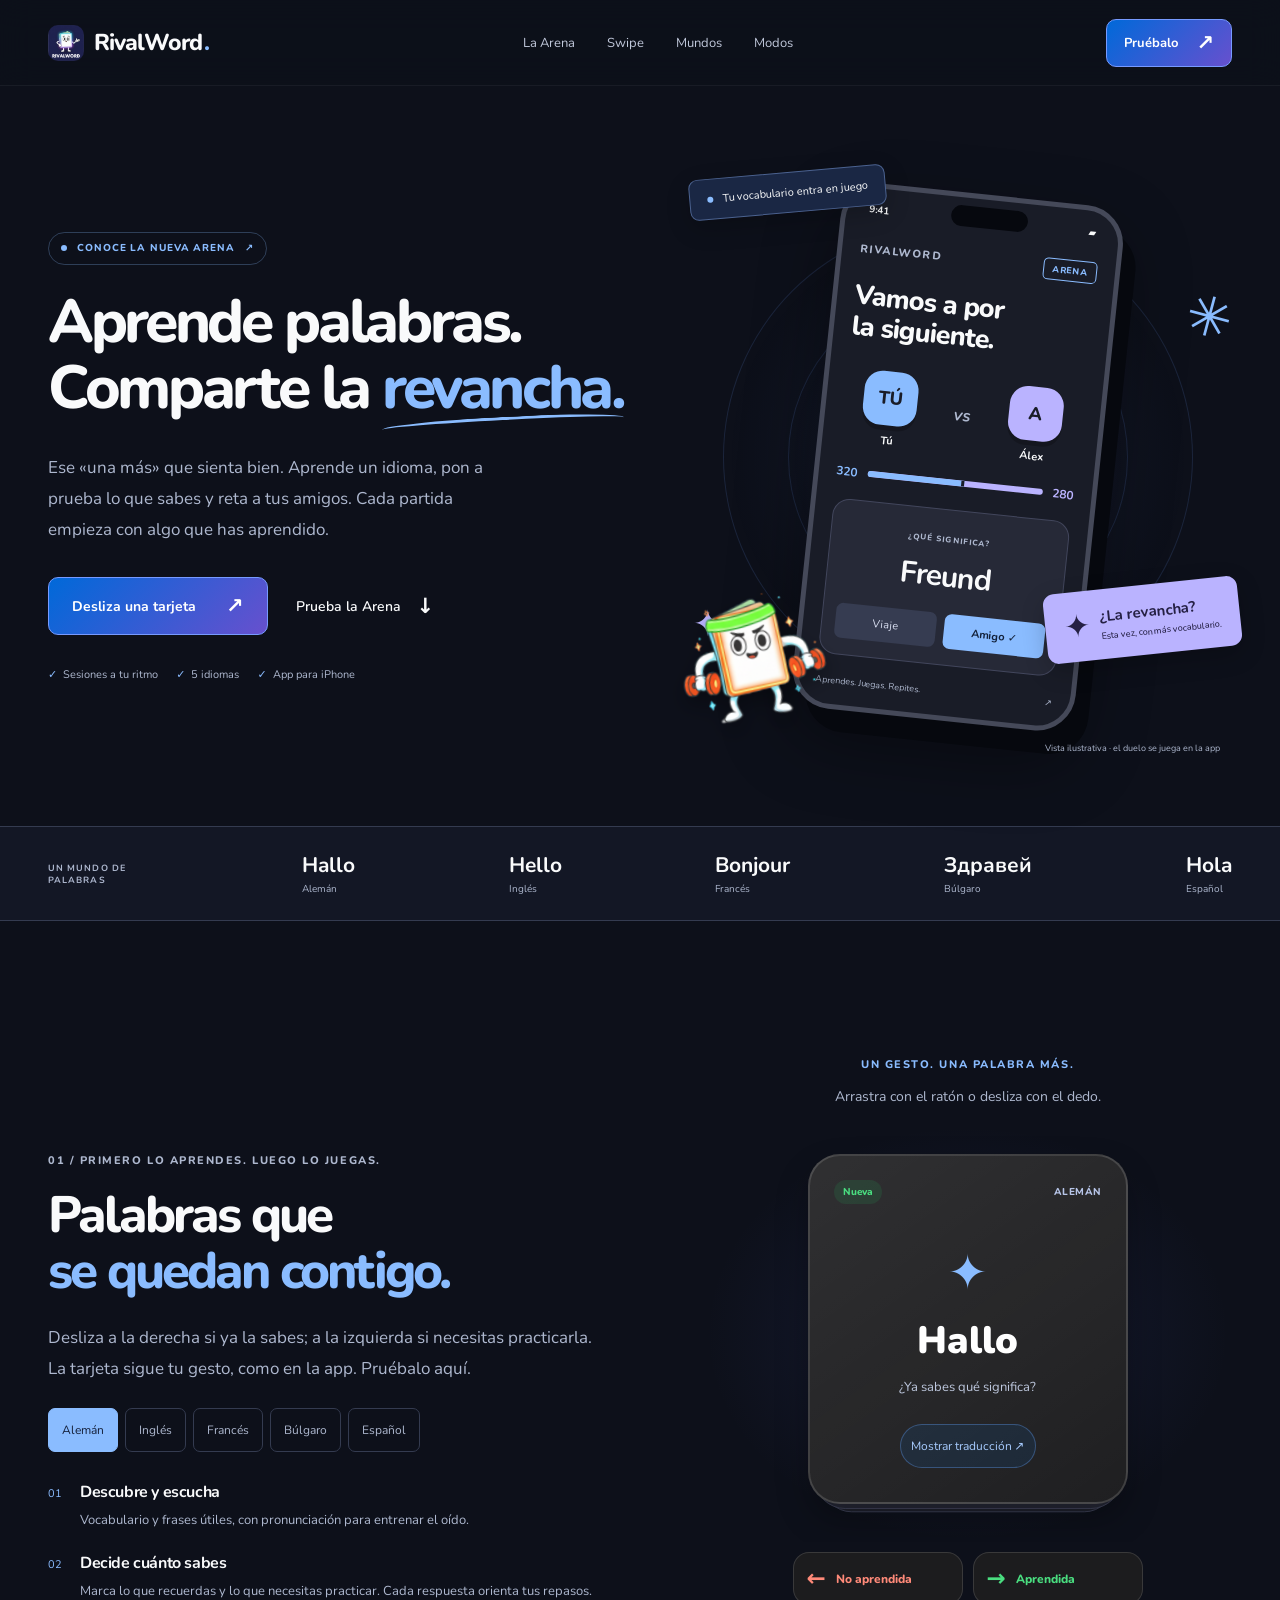
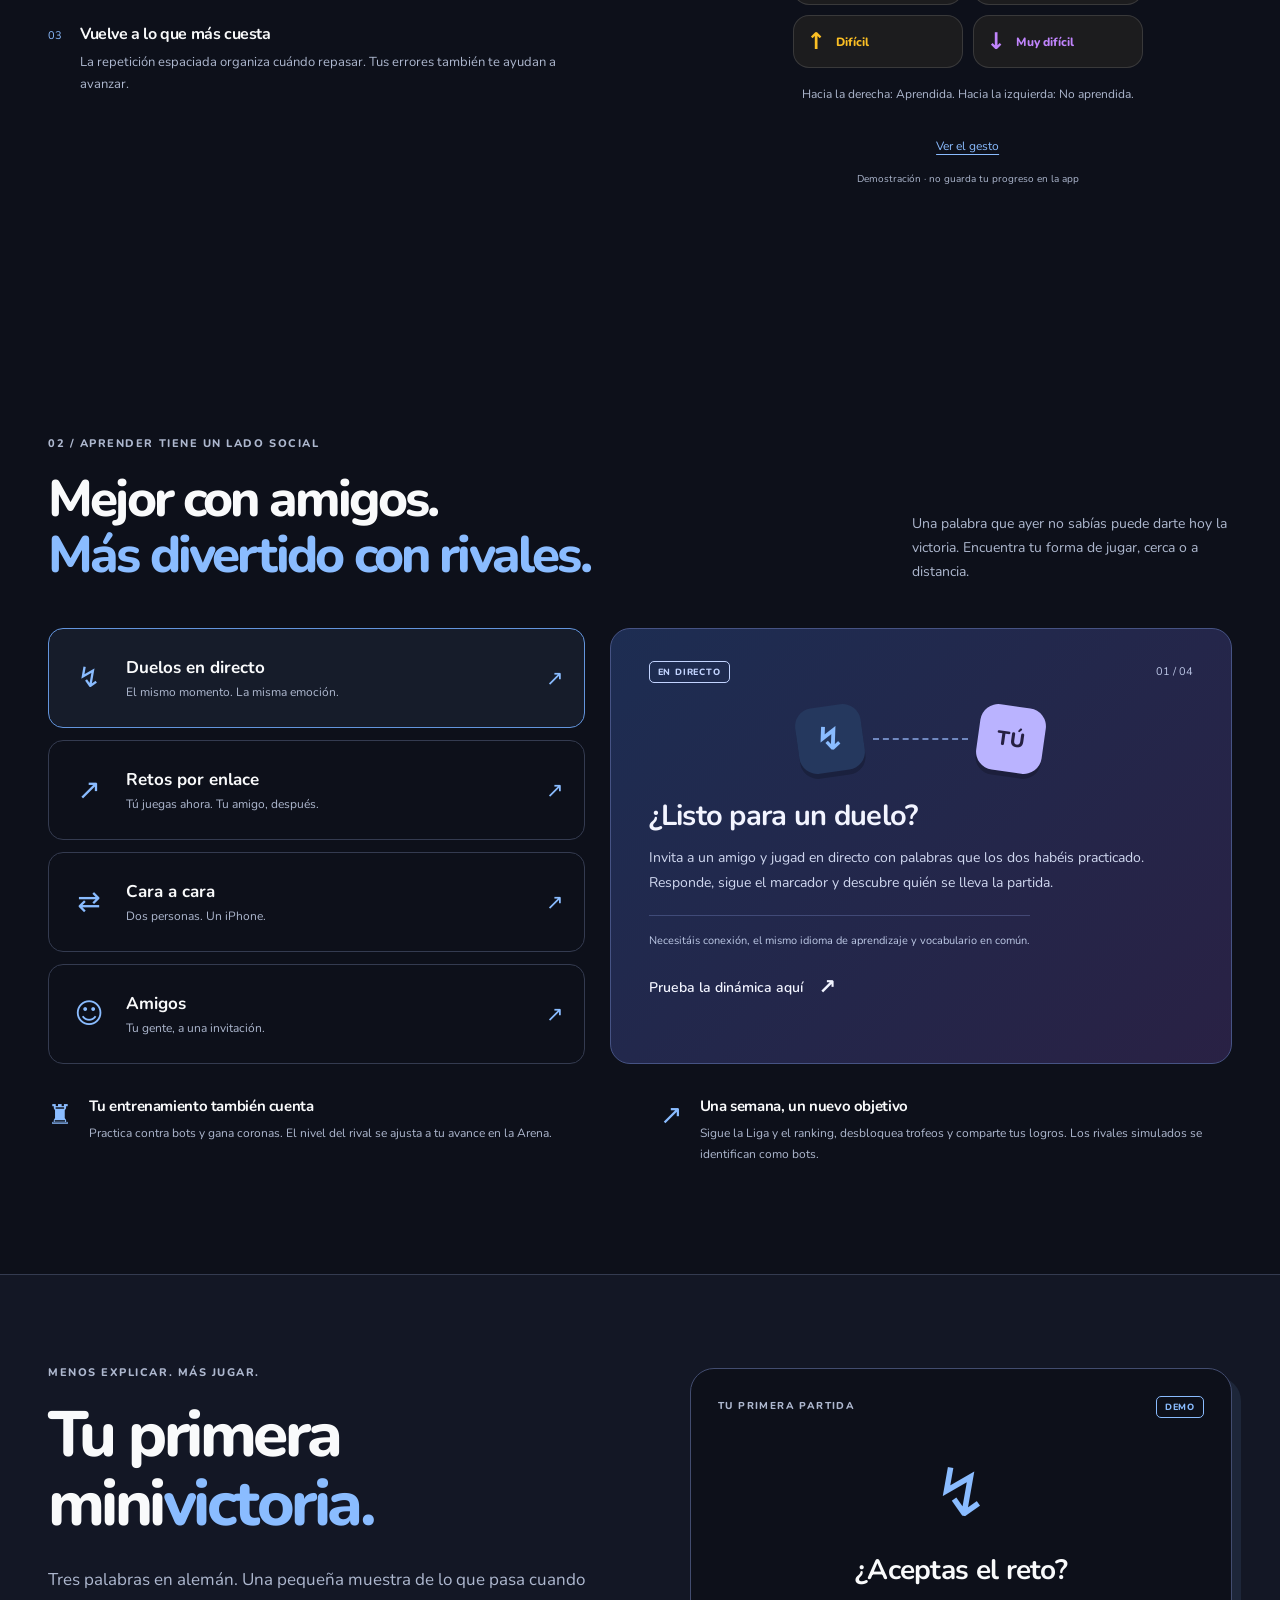
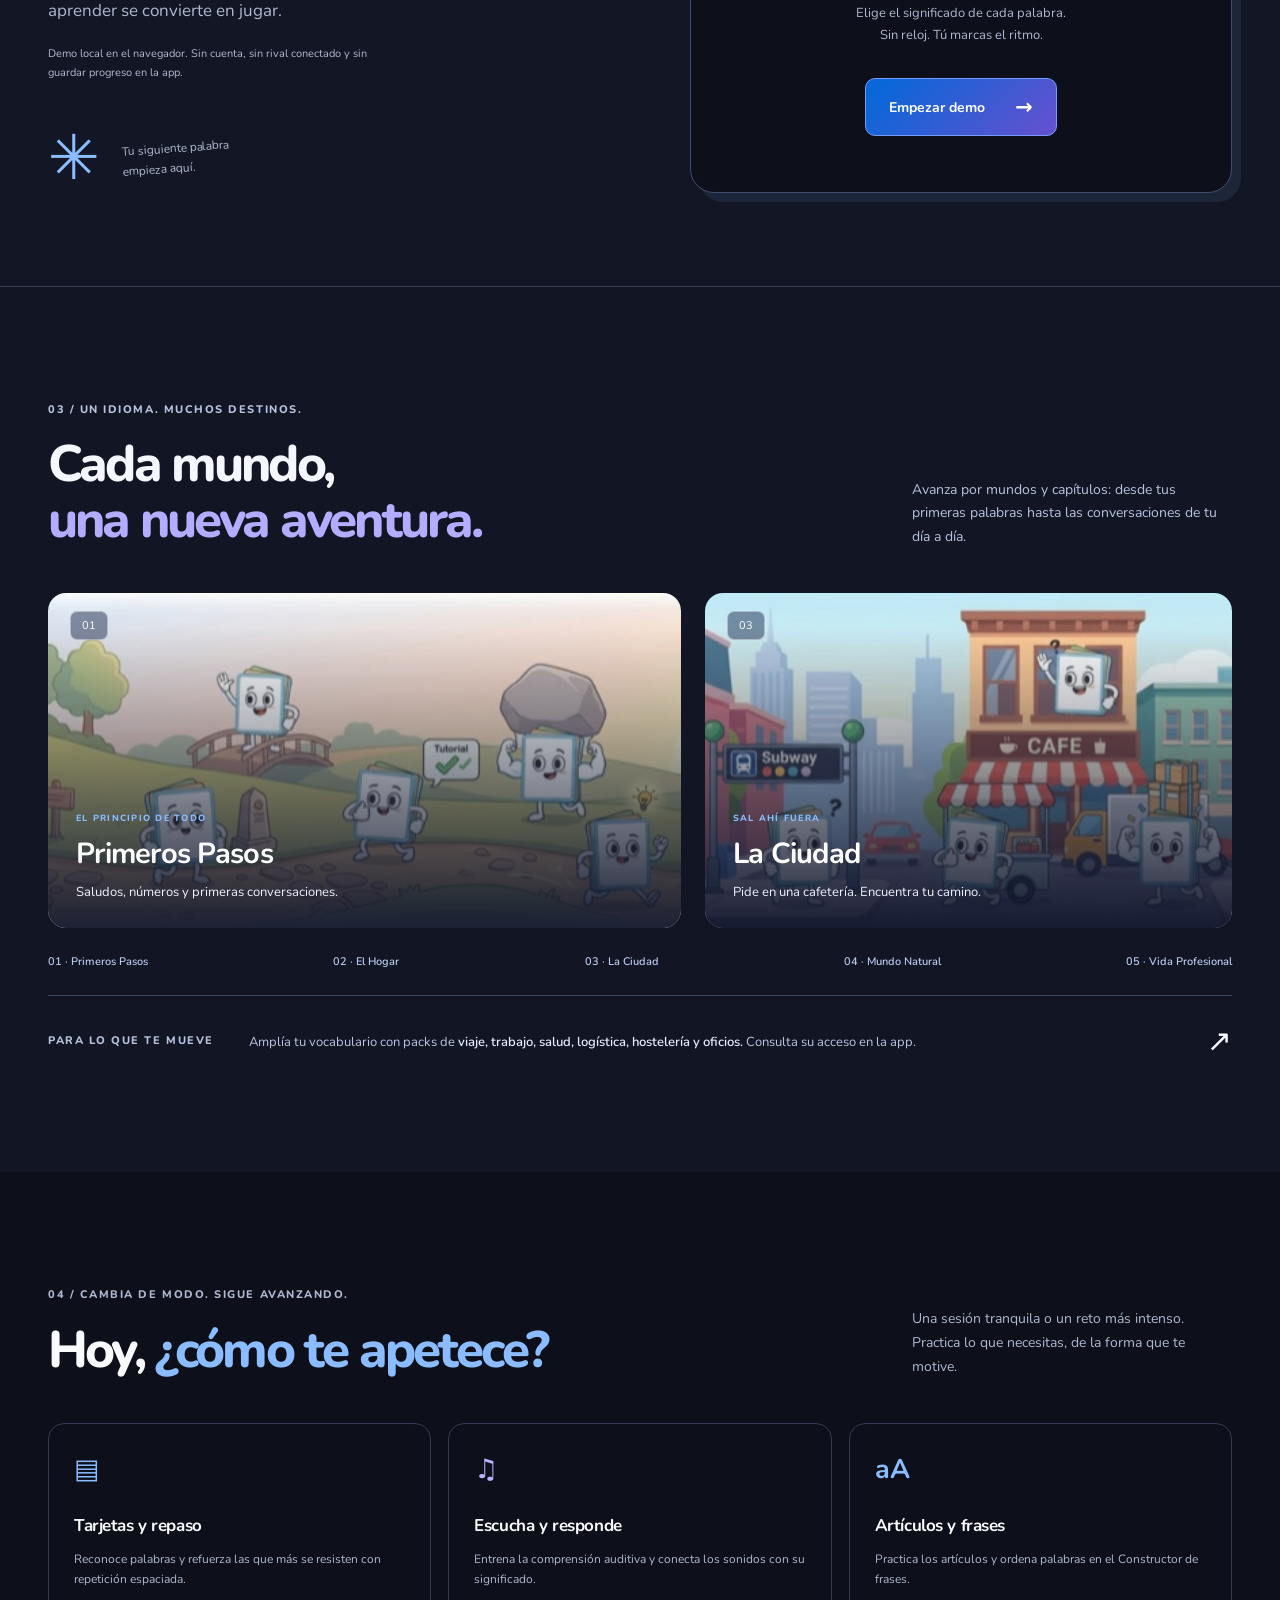
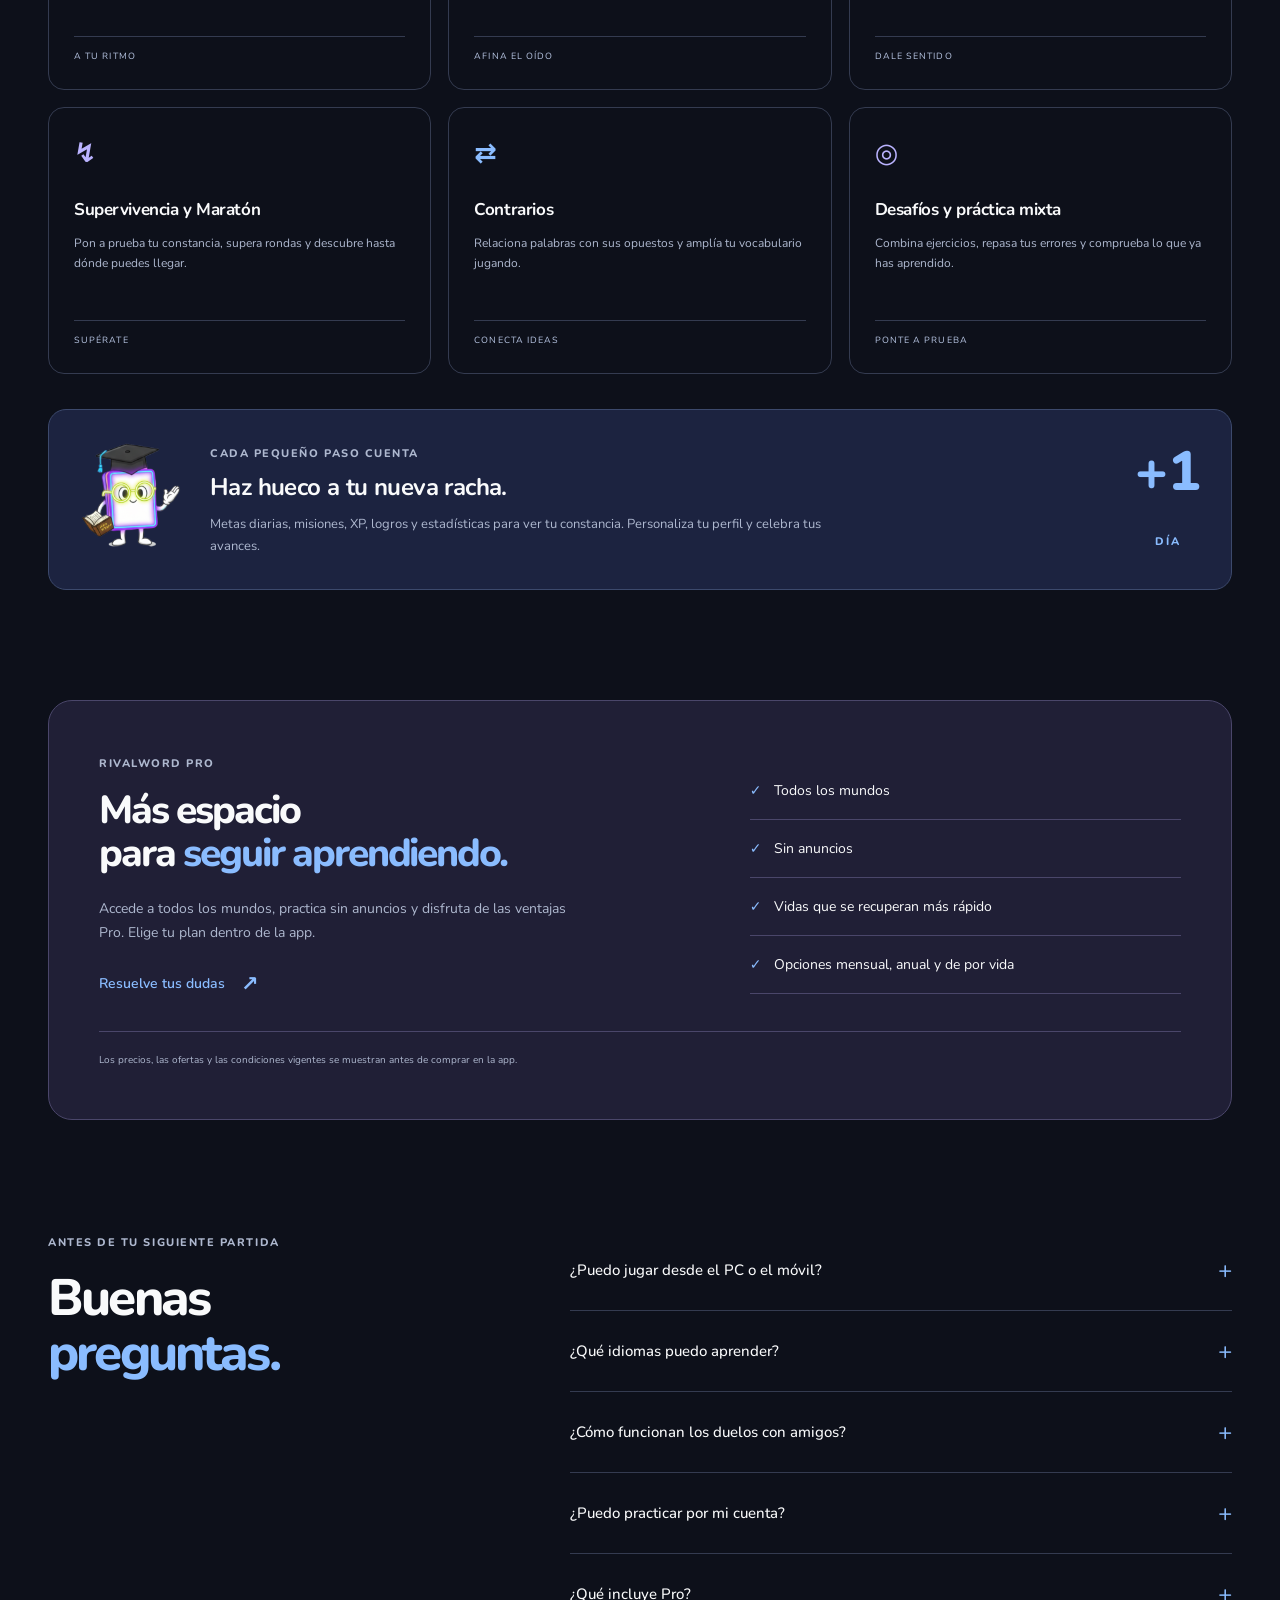
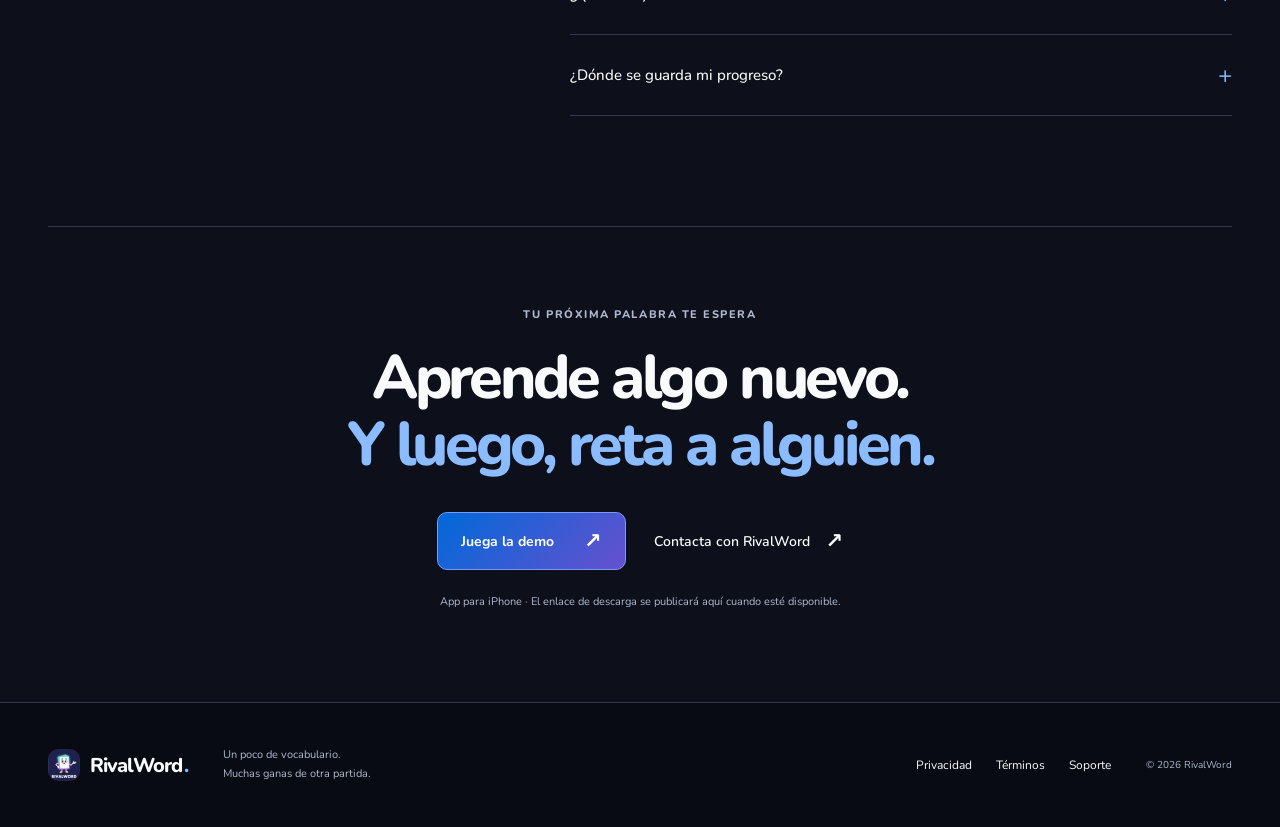
==== commit db7d229a: "fix(web): usa el logo RivalWord elegido para marca y favicon" ====
--- a/index.html
+++ b/index.html
@@ -10,8 +10,8 @@
       content="Aprende idiomas con mundos, tarjetas y repasos inteligentes. Reta a tus amigos, juega duelos en directo y convierte tu vocabulario en tu mejor jugada con RivalWord."
     />
     <link rel="canonical" href="https://rivalword.online/" />
-    <link rel="icon" href="/assets/app-icon.png" />
-    <link rel="apple-touch-icon" href="/assets/apple-touch-icon.png" />
+    <link rel="icon" href="/assets/app-icon.png?v=20260927" />
+    <link rel="apple-touch-icon" href="/assets/apple-touch-icon.png?v=20260927" />
     <meta property="og:type" content="website" />
     <meta property="og:site_name" content="RivalWord" />
     <meta
@@ -25,7 +25,7 @@
     <meta property="og:url" content="https://rivalword.online/" />
     <meta
       property="og:image"
-      content="https://rivalword.online/assets/apple-touch-icon.png"
+      content="https://rivalword.online/assets/apple-touch-icon.png?v=20260927"
     />
     <meta name="twitter:card" content="summary" />
     <link rel="preconnect" href="https://fonts.googleapis.com" />
@@ -43,7 +43,7 @@
       <div class="container nav-row">
         <a class="brand" href="#main" aria-label="RivalWord, inicio"
           ><img
-            src="/assets/app-icon.png"
+            src="/assets/app-icon.png?v=20260927"
             width="36"
             height="36"
             alt=""
@@ -754,7 +754,7 @@
       <div class="container">
         <a class="brand" href="#main"
           ><img
-            src="/assets/app-icon.png"
+            src="/assets/app-icon.png?v=20260927"
             alt=""
             width="32"
             height="32"
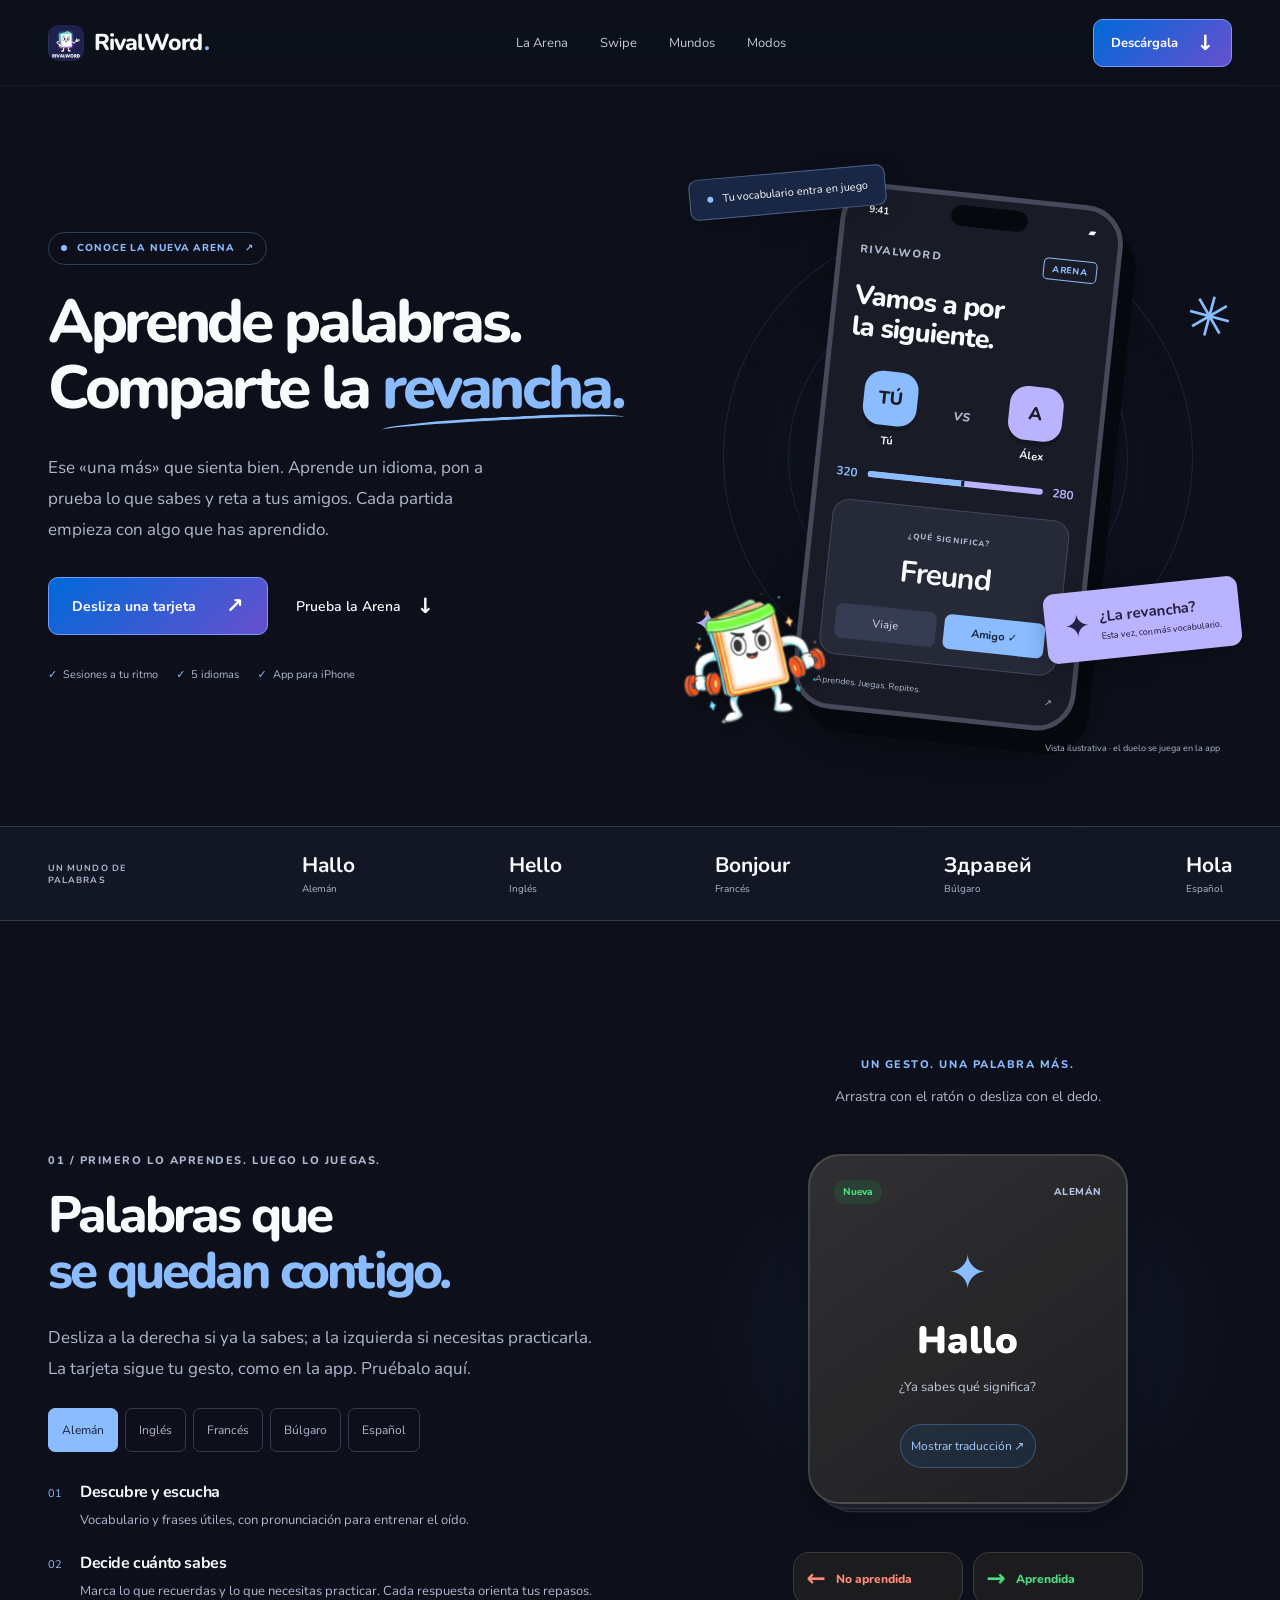
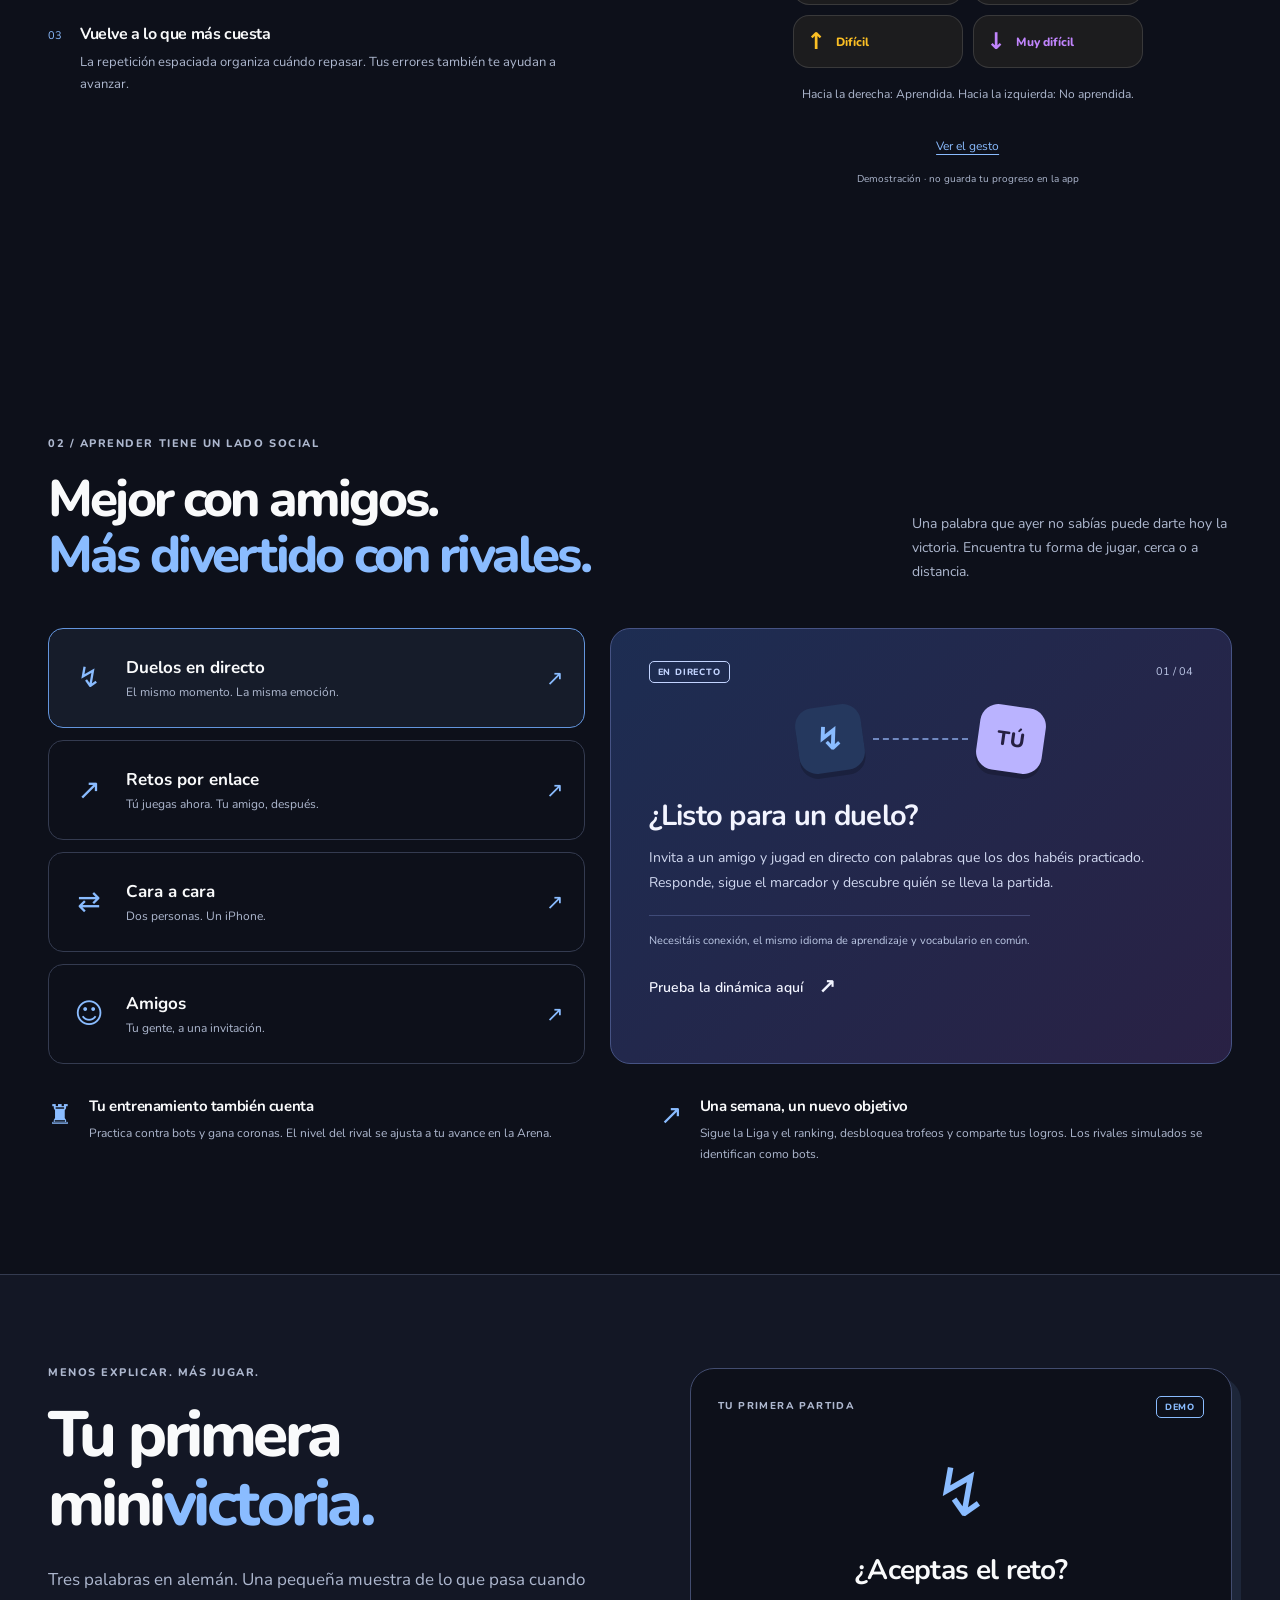
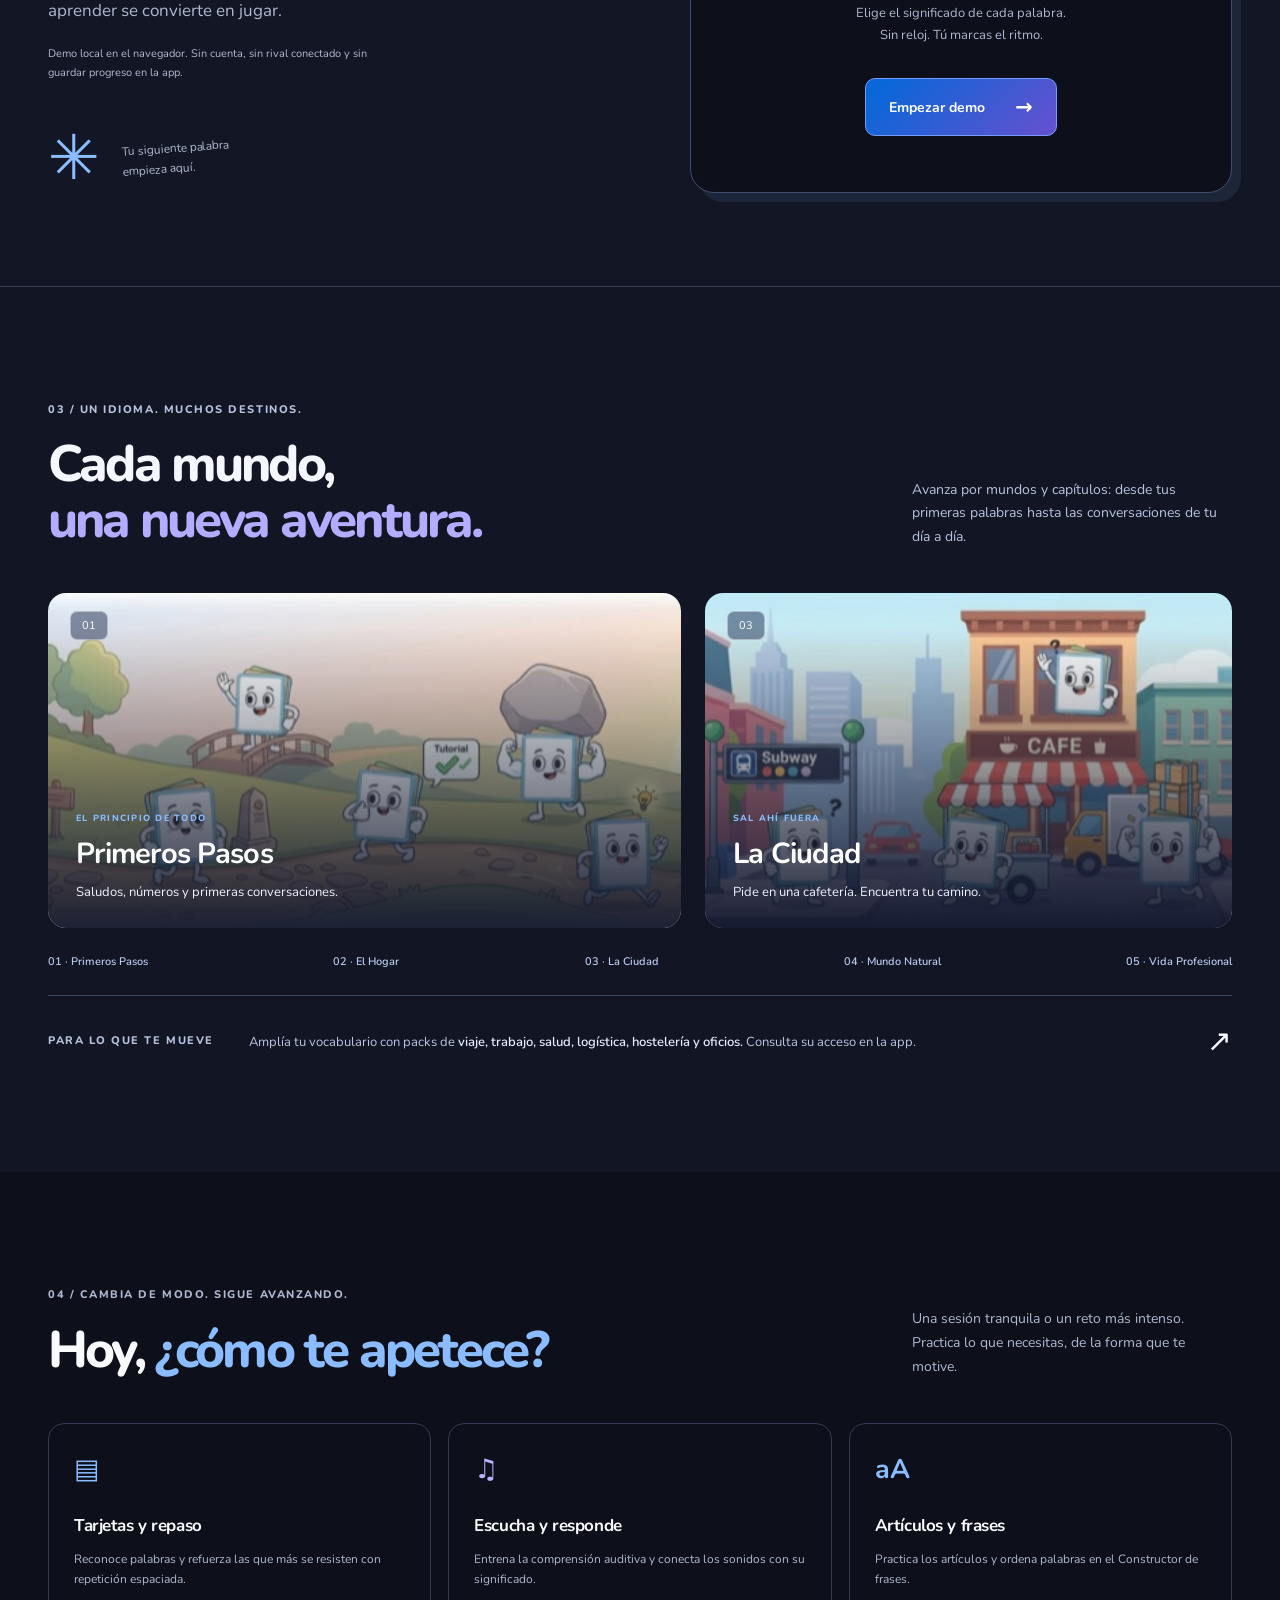
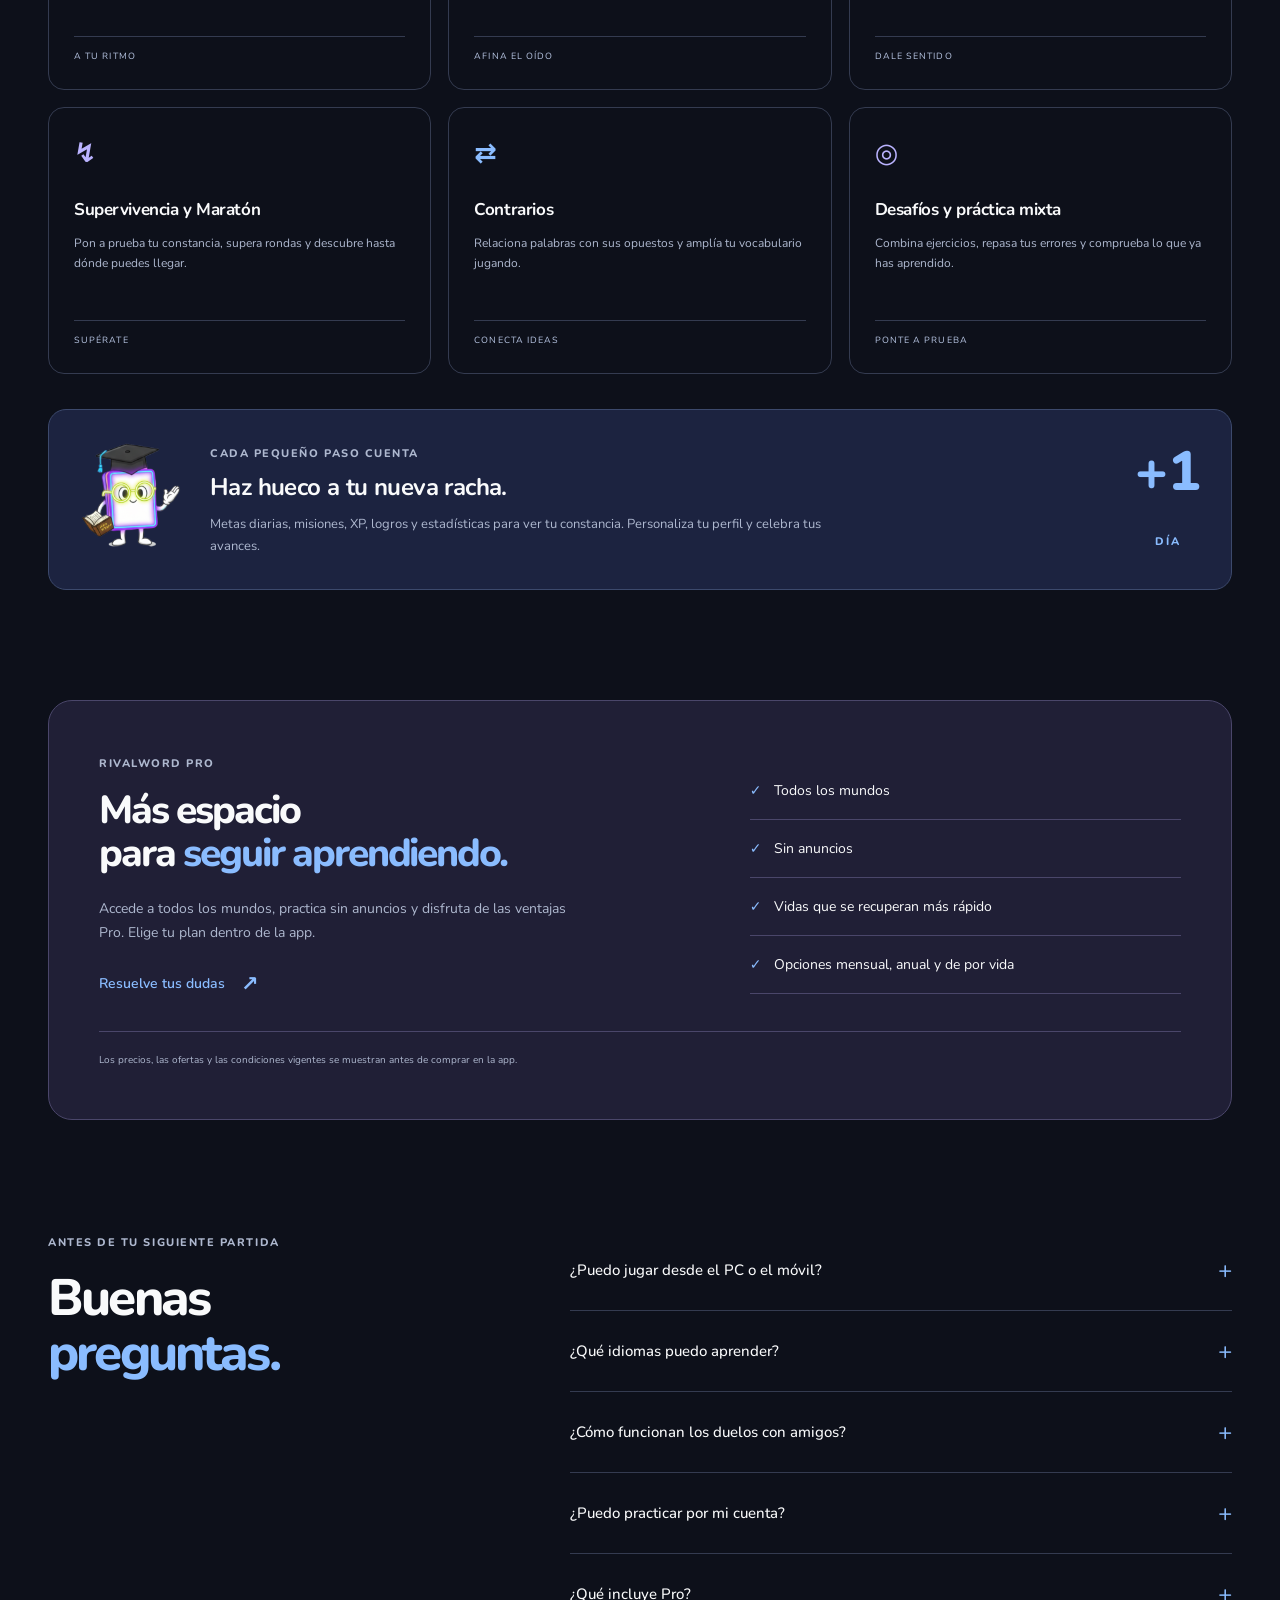
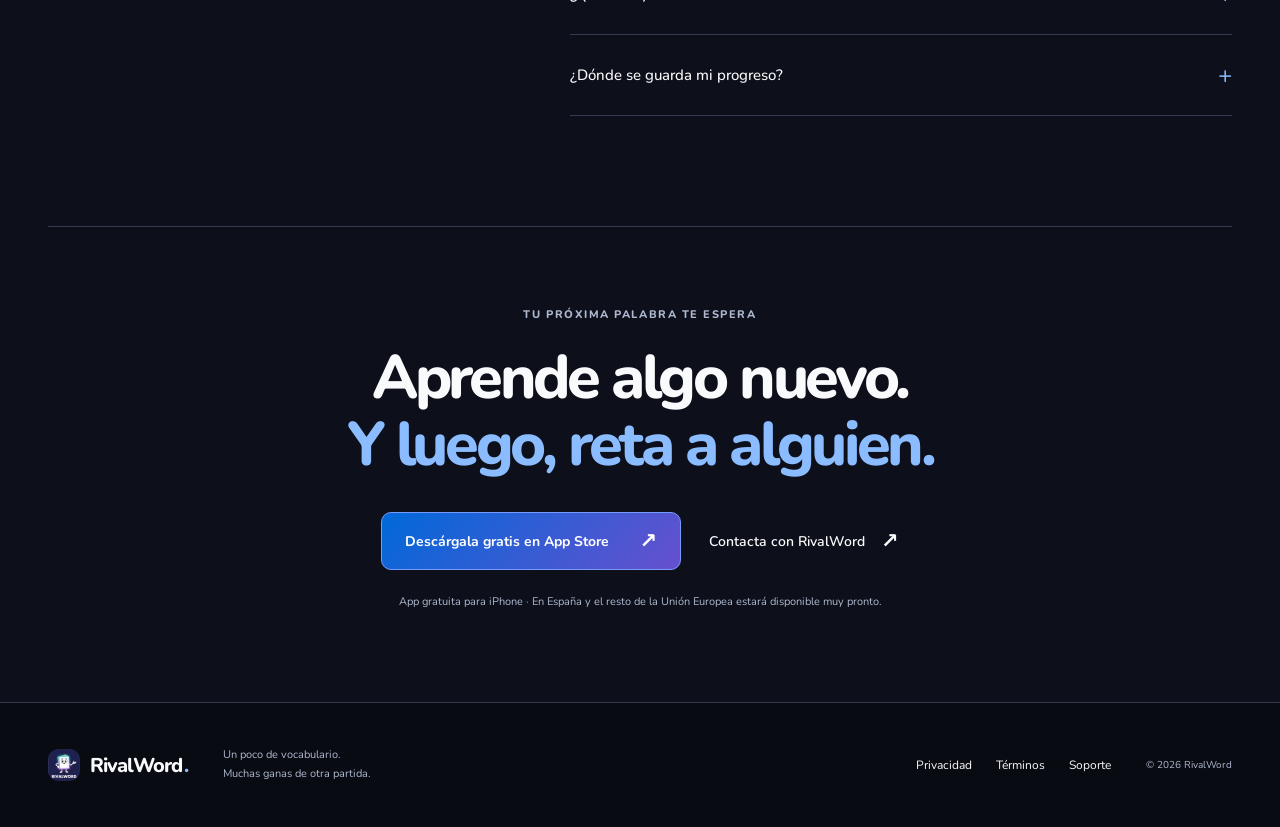
==== commit f44bb05c: "Enlace de descarga de App Store; aviso de que en la UE llega pronto Co-Authored-By: claude-flow <ruv" ====
--- a/index.html
+++ b/index.html
@@ -10,6 +10,7 @@
       content="Aprende idiomas con mundos, tarjetas y repasos inteligentes. Reta a tus amigos, juega duelos en directo y convierte tu vocabulario en tu mejor jugada con RivalWord."
     />
     <link rel="canonical" href="https://rivalword.online/" />
+    <meta name="apple-itunes-app" content="app-id=6815879332" />
     <link rel="icon" href="/assets/app-icon.png?v=20260927" />
     <link rel="apple-touch-icon" href="/assets/apple-touch-icon.png?v=20260927" />
     <meta property="og:type" content="website" />
@@ -63,8 +64,8 @@
           <a href="#arena">La Arena</a><a href="#aprender">Swipe</a
           ><a href="#mundos">Mundos</a><a href="#modos">Modos</a>
         </nav>
-        <a class="button button-small nav-cta" href="#aprender"
-          >Pruébalo <span aria-hidden="true">↗</span></a
+        <a class="button button-small nav-cta" href="#disponibilidad"
+          >Descárgala <span aria-hidden="true">↓</span></a
         >
       </div>
     </header>
@@ -738,15 +739,15 @@
         <span class="eyebrow">TU PRÓXIMA PALABRA TE ESPERA</span>
         <h2>Aprende algo nuevo.<br /><em>Y luego, reta a alguien.</em></h2>
         <div class="actions">
-          <a class="button" href="#demo"
-            >Juega la demo <span aria-hidden="true">↗</span></a
+          <a class="button" href="https://apps.apple.com/app/id6815879332"
+            >Descárgala gratis en App Store <span aria-hidden="true">↗</span></a
           ><a class="text-link" href="/support/"
             >Contacta con RivalWord <span aria-hidden="true">↗</span></a
           >
         </div>
         <p>
-          App para iPhone · El enlace de descarga se publicará aquí cuando esté
-          disponible.
+          App gratuita para iPhone · En España y el resto de la Unión Europea
+          estará disponible muy pronto.
         </p>
       </section>
     </main>
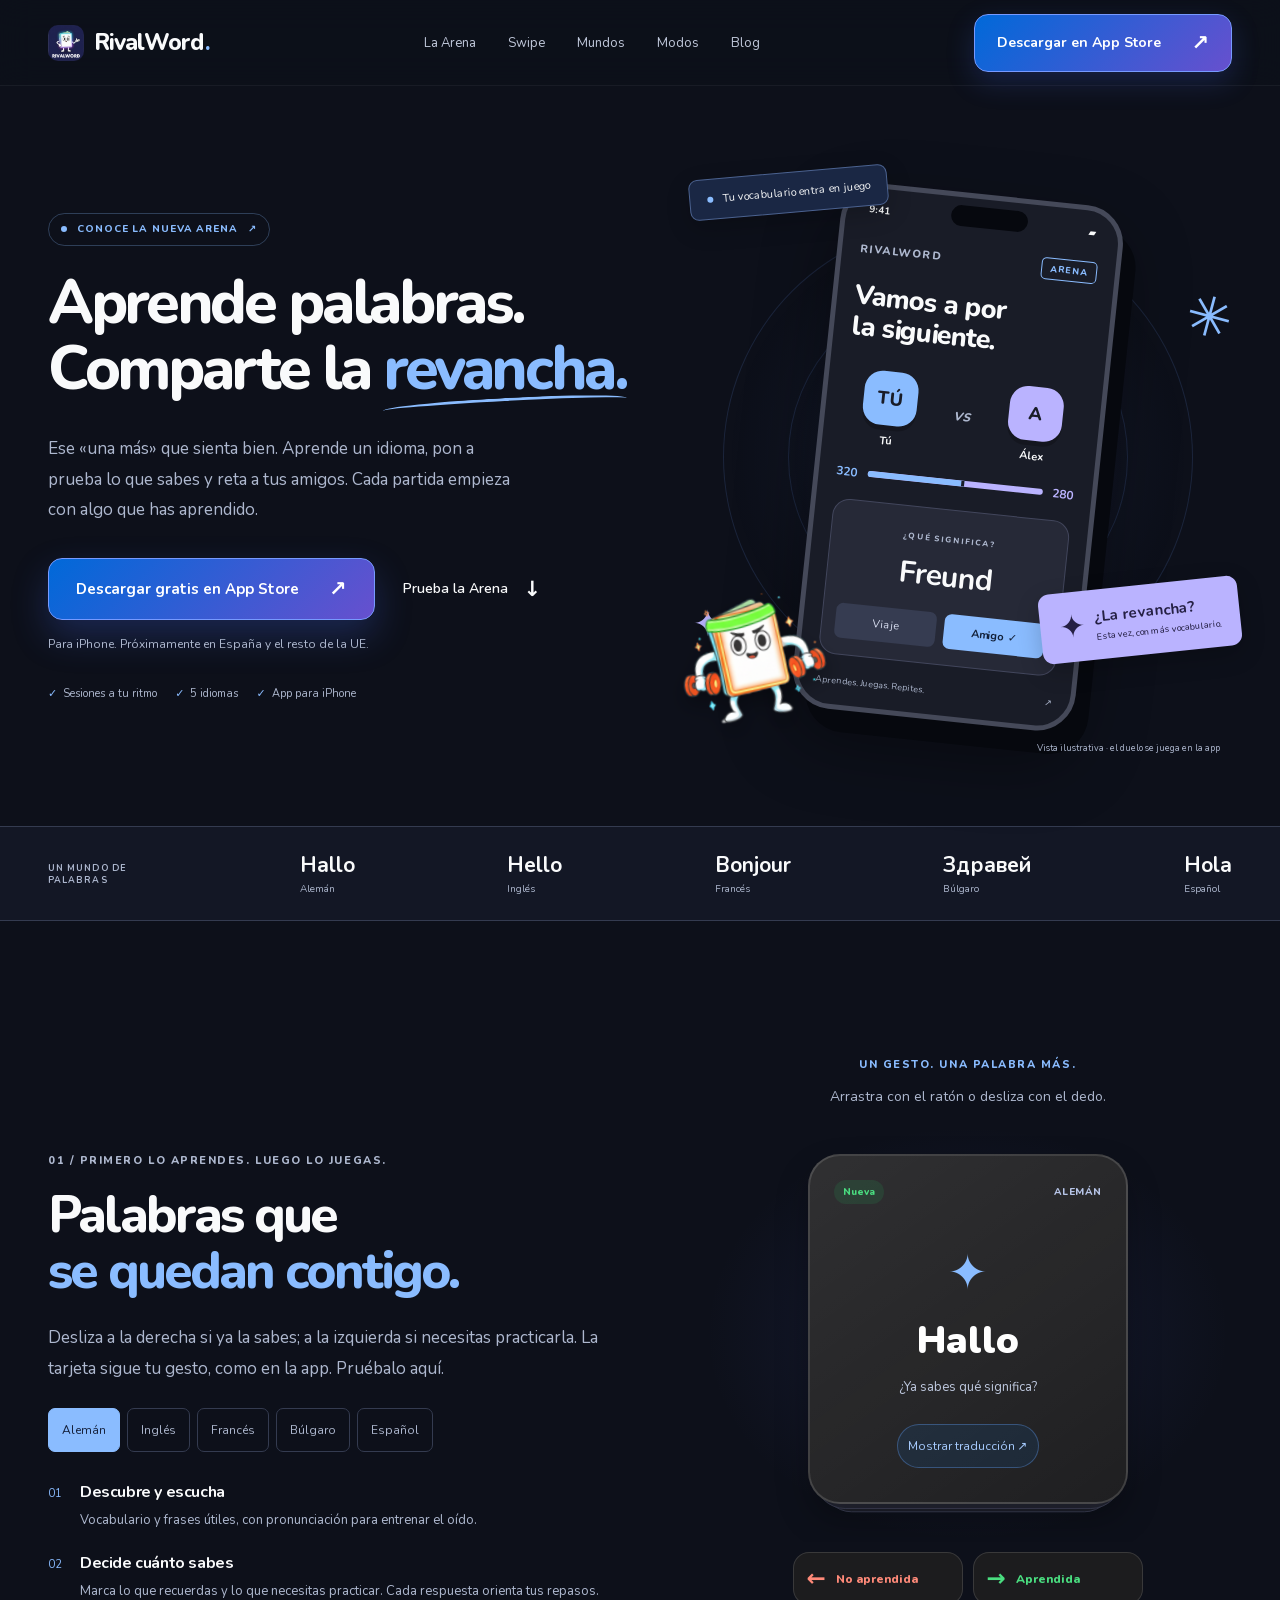
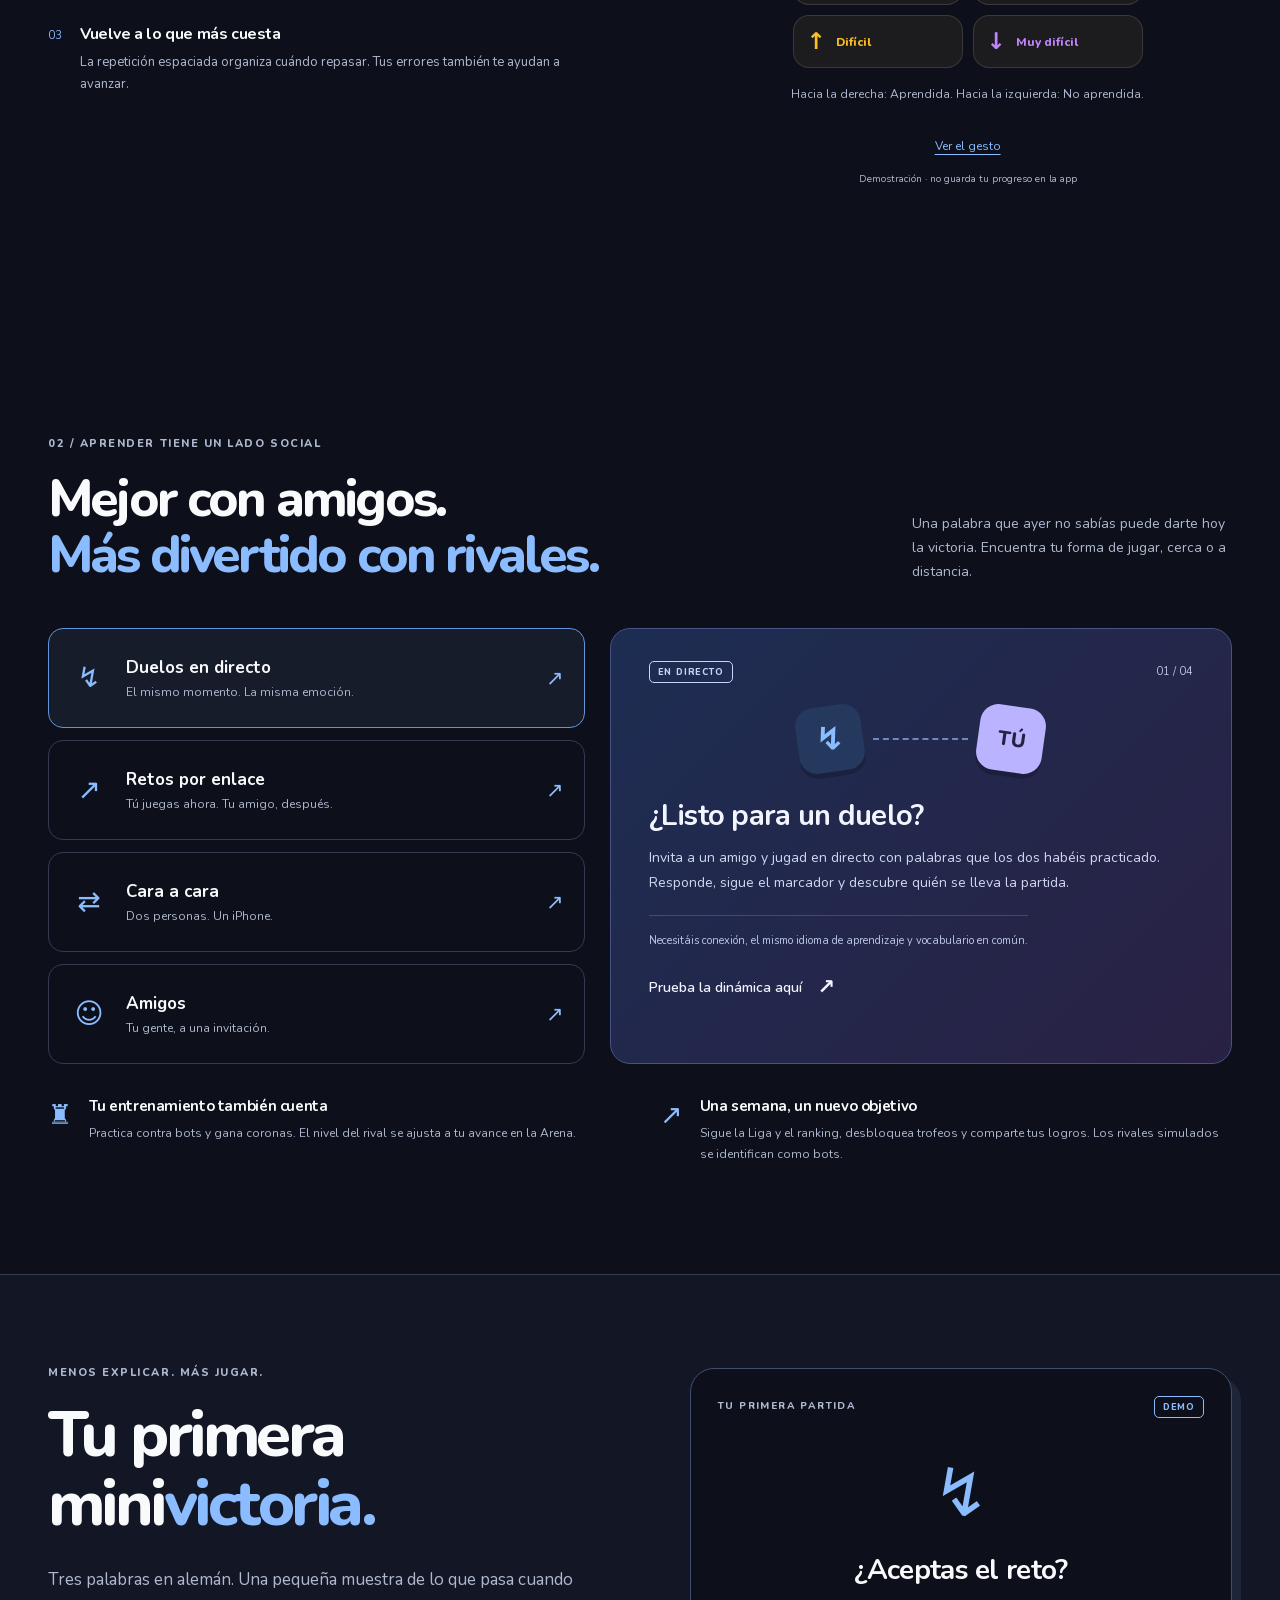
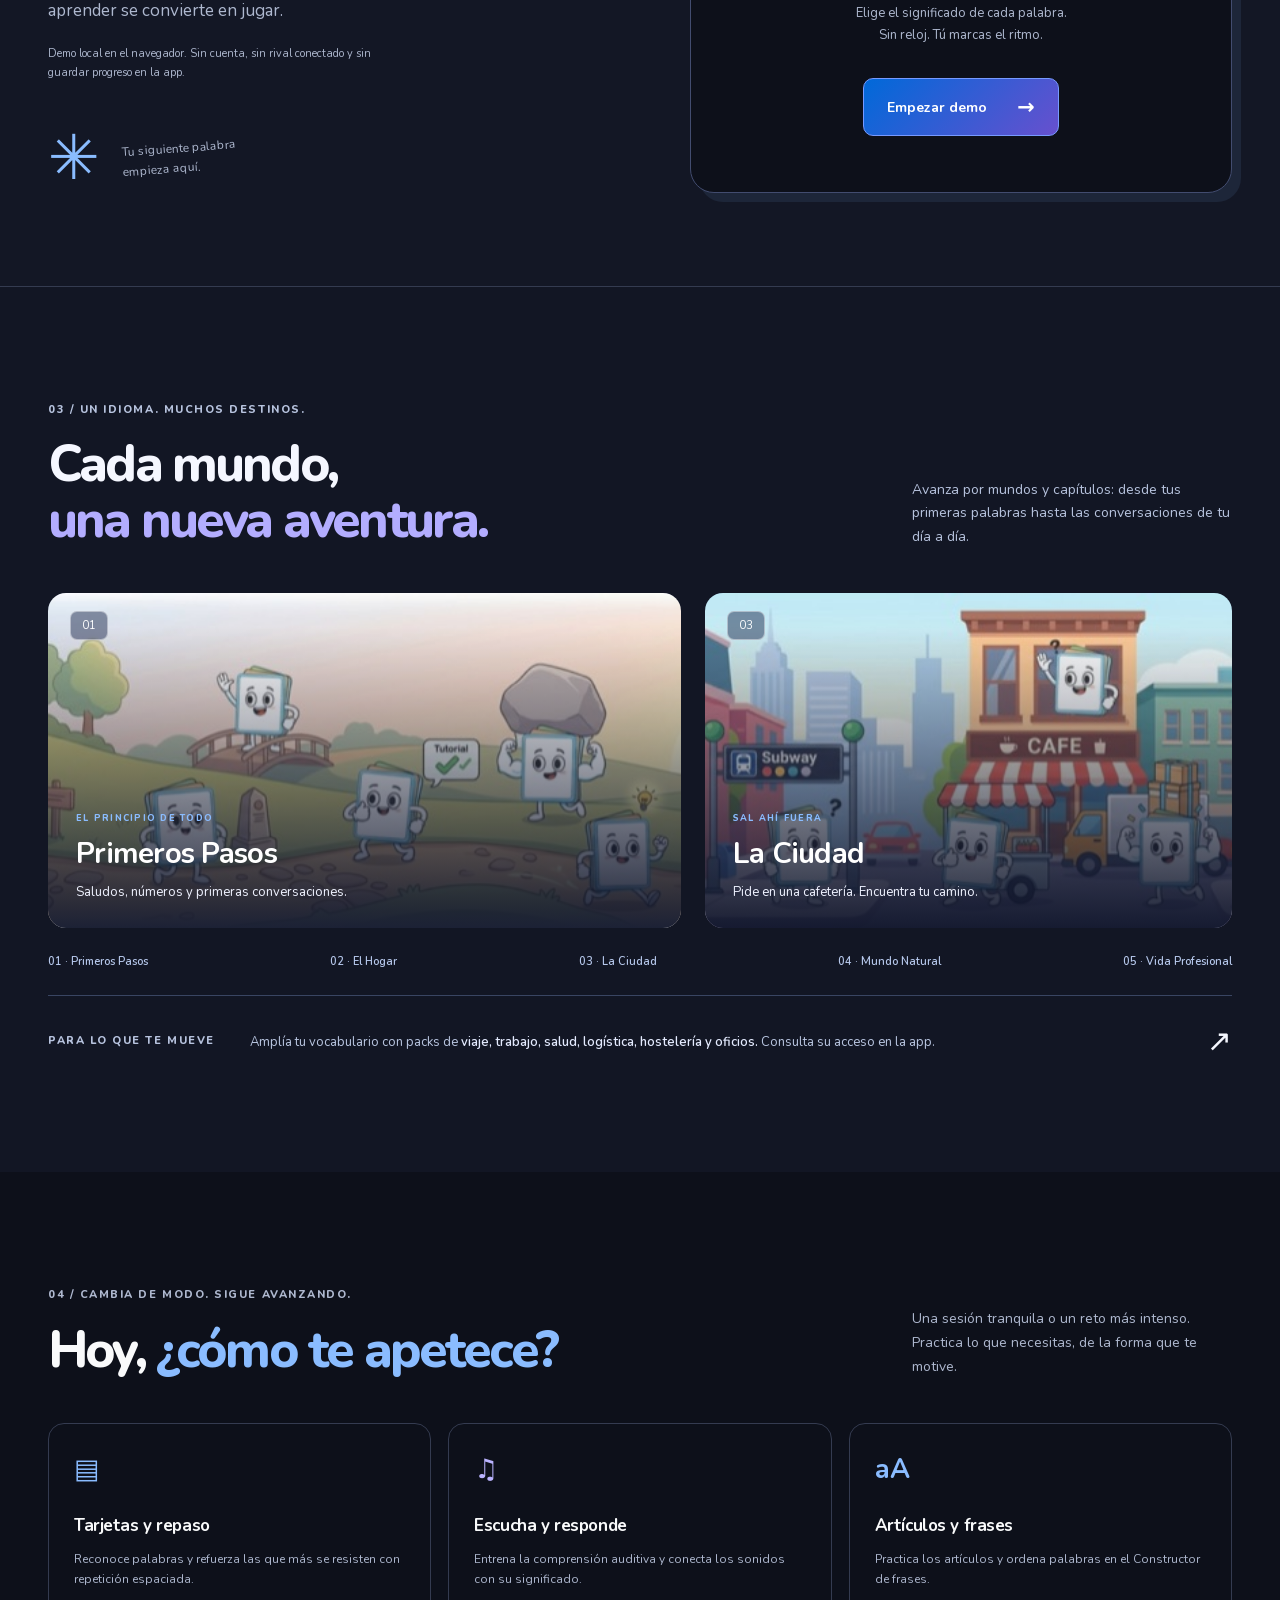
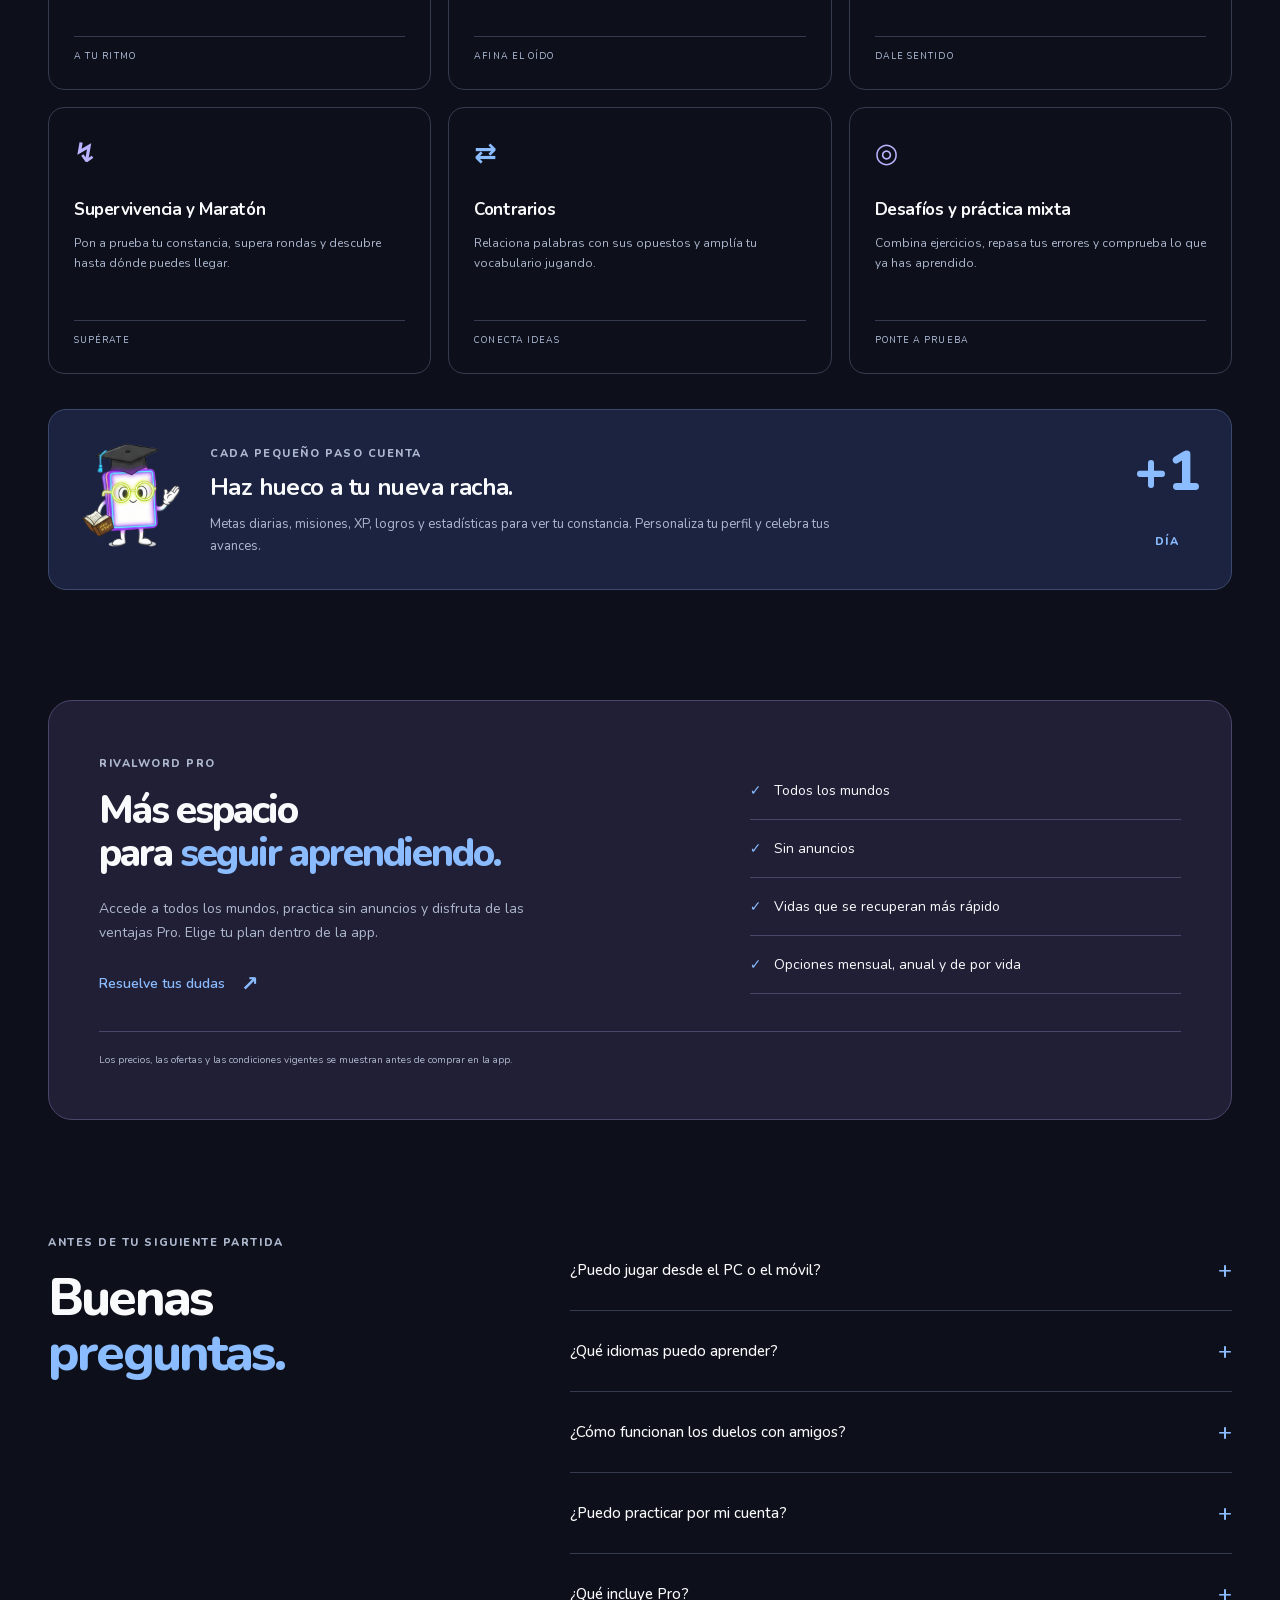
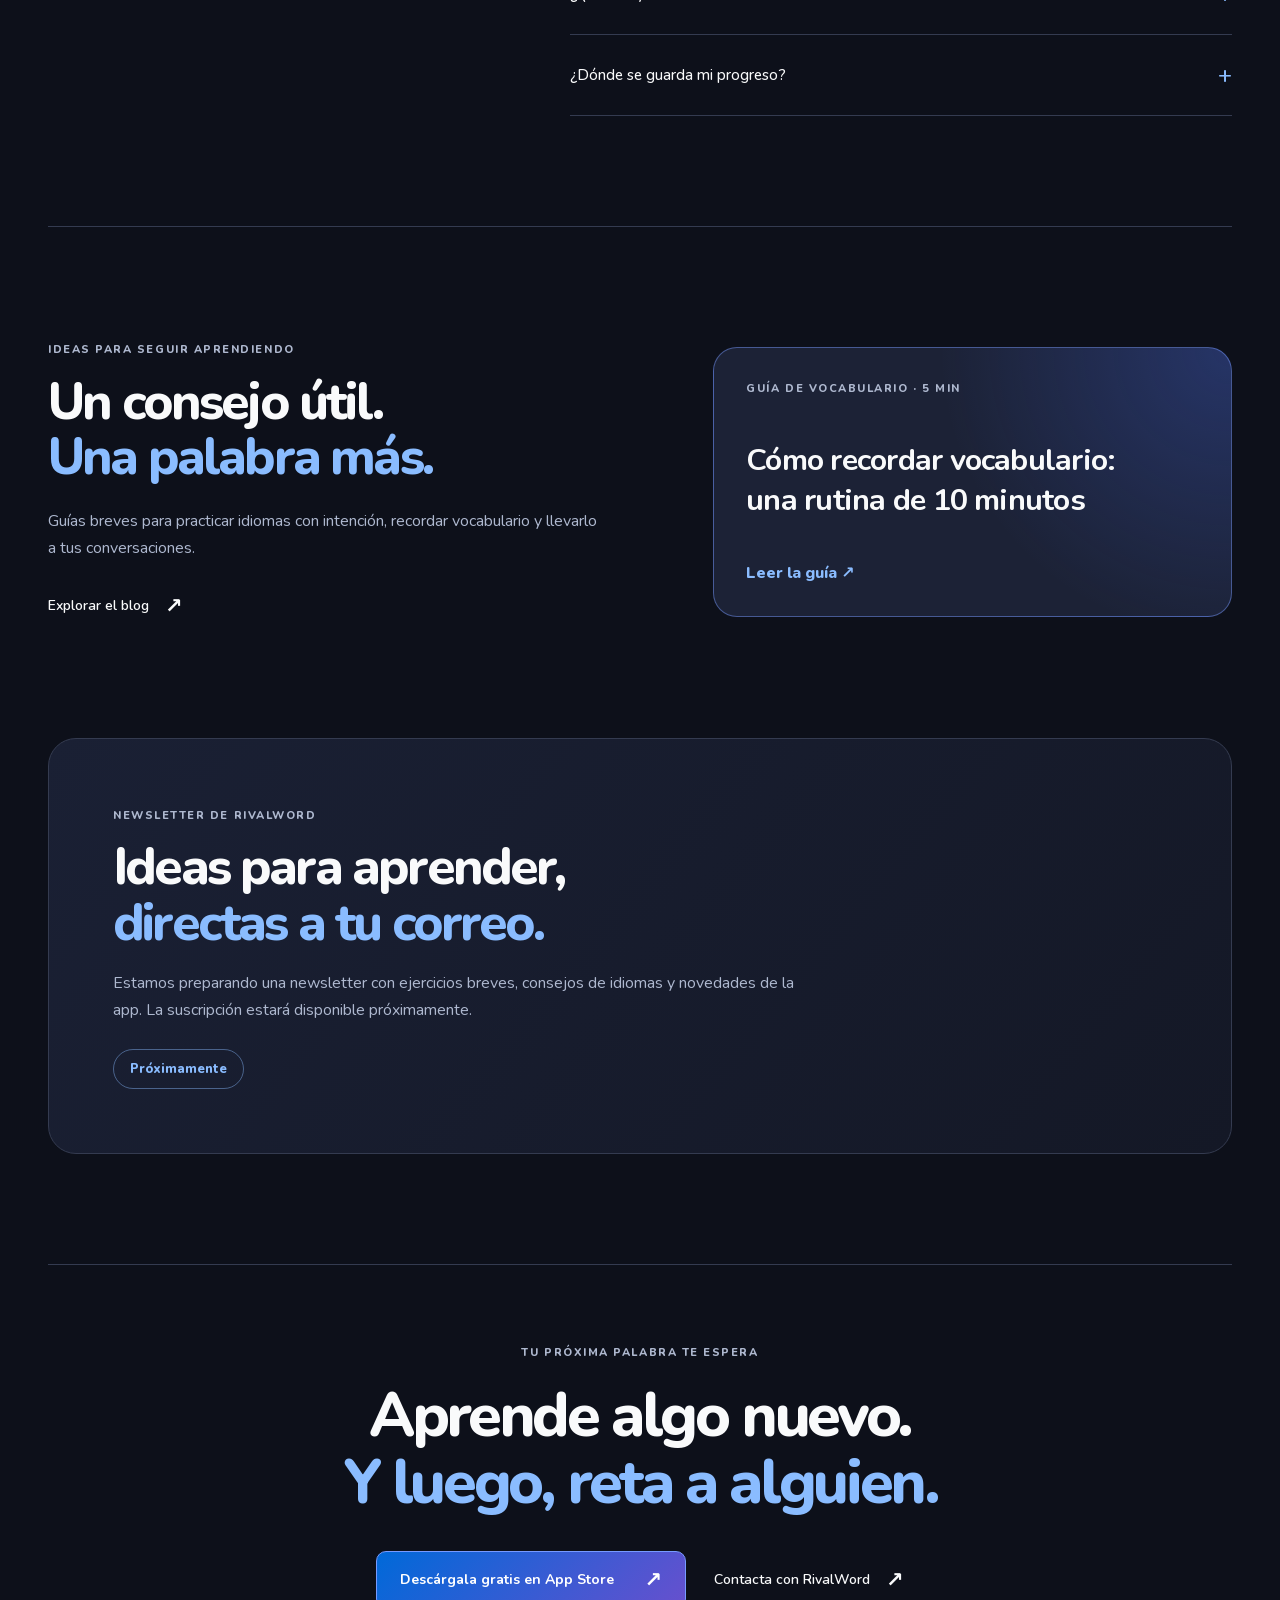
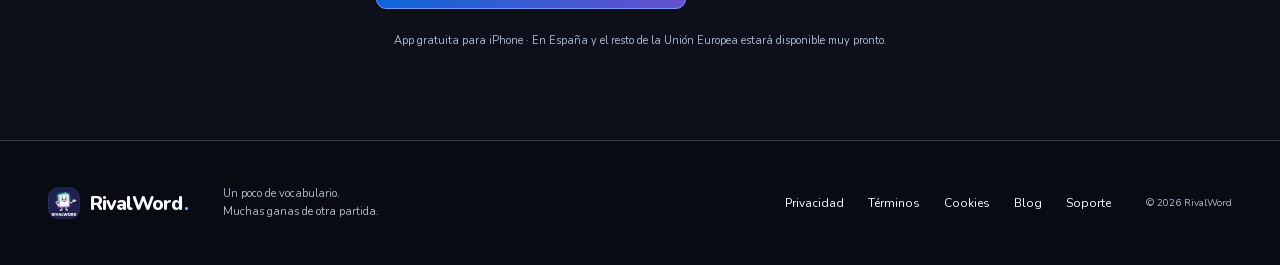
==== commit 6b14d4e6: "Add cookie information, language blog and prominent App Store links" ====
--- a/index.html
+++ b/index.html
@@ -26,16 +26,16 @@
     <meta property="og:url" content="https://rivalword.online/" />
     <meta
       property="og:image"
-      content="https://rivalword.online/assets/apple-touch-icon.png?v=20260927"
+      content="https://rivalword.online/assets/compartir/app-es.jpg?v=20261015"
     />
-    <meta name="twitter:card" content="summary" />
-    <link rel="preconnect" href="https://fonts.googleapis.com" />
-    <link rel="preconnect" href="https://fonts.gstatic.com" crossorigin />
-    <link
-      href="https://fonts.googleapis.com/css2?family=Nunito:wght@400;500;600;700;800;900&amp;display=swap"
-      rel="stylesheet"
+    <meta property="og:image:width" content="1200" />
+    <meta property="og:image:height" content="630" />
+    <meta name="twitter:card" content="summary_large_image" />
+    <meta
+      name="twitter:image"
+      content="https://rivalword.online/assets/compartir/app-es.jpg?v=20261015"
     />
-    <link rel="stylesheet" href="/assets/site.css?v=20260926" />
+    <link rel="stylesheet" href="/assets/site.css?v=20261016" />
     <script src="/assets/site.js?v=20260926" defer></script>
   </head>
   <body>
@@ -62,10 +62,10 @@
         </button>
         <nav id="navigation" aria-label="Principal">
           <a href="#arena">La Arena</a><a href="#aprender">Swipe</a
-          ><a href="#mundos">Mundos</a><a href="#modos">Modos</a>
+          ><a href="#mundos">Mundos</a><a href="#modos">Modos</a><a href="/blog/">Blog</a>
         </nav>
-        <a class="button button-small nav-cta" href="#disponibilidad"
-          >Descárgala <span aria-hidden="true">↓</span></a
+        <a class="button nav-cta" href="https://apps.apple.com/app/id6815879332"
+          >Descargar en App Store <span aria-hidden="true">↗</span></a
         >
       </div>
     </header>
@@ -85,12 +85,13 @@
             aprendido.
           </p>
           <div class="actions">
-            <a class="button" href="#aprender"
-              >Desliza una tarjeta <span aria-hidden="true">↗</span></a
+            <a class="button hero-store" href="https://apps.apple.com/app/id6815879332"
+              >Descargar gratis en App Store <span aria-hidden="true">↗</span></a
             ><a class="text-link" href="#demo"
               >Prueba la Arena <span aria-hidden="true">↓</span></a
             >
           </div>
+          <p class="availability-note">Para iPhone. Próximamente en España y el resto de la UE.</p>
           <div class="hero-notes">
             <span>Sesiones a tu ritmo</span><span>5 idiomas</span
             ><span>App para iPhone</span>
@@ -735,6 +736,27 @@
           </details>
         </div>
       </section>
+      <section id="blog" class="section container editorial-promo" aria-labelledby="blog-title">
+        <div>
+          <span class="eyebrow">IDEAS PARA SEGUIR APRENDIENDO</span>
+          <h2 id="blog-title">Un consejo útil.<br /><em>Una palabra más.</em></h2>
+          <p>Guías breves para practicar idiomas con intención, recordar vocabulario y llevarlo a tus conversaciones.</p>
+          <a class="text-link" href="/blog/">Explorar el blog <span aria-hidden="true">↗</span></a>
+        </div>
+        <a class="editorial-card" href="/blog/como-recordar-vocabulario/">
+          <span class="eyebrow">GUÍA DE VOCABULARIO · 5 MIN</span>
+          <h3>Cómo recordar vocabulario: una rutina de 10 minutos</h3>
+          <span>Leer la guía ↗</span>
+        </a>
+      </section>
+      <section id="newsletter" class="section container newsletter-section" aria-labelledby="newsletter-title">
+        <div class="newsletter-card">
+          <span class="eyebrow">NEWSLETTER DE RIVALWORD</span>
+          <h2 id="newsletter-title">Ideas para aprender,<br /><em>directas a tu correo.</em></h2>
+          <p>Estamos preparando una newsletter con ejercicios breves, consejos de idiomas y novedades de la app. La suscripción estará disponible próximamente.</p>
+          <span class="coming-label">Próximamente</span>
+        </div>
+      </section>
       <section id="disponibilidad" class="closing container">
         <span class="eyebrow">TU PRÓXIMA PALABRA TE ESPERA</span>
         <h2>Aprende algo nuevo.<br /><em>Y luego, reta a alguien.</em></h2>
@@ -764,7 +786,7 @@
         <p>Un poco de vocabulario.<br />Muchas ganas de otra partida.</p>
         <nav aria-label="Legal y ayuda">
           <a href="/privacy/">Privacidad</a><a href="/terms/">Términos</a
-          ><a href="/support/">Soporte</a>
+          ><a href="/cookies/">Cookies</a><a href="/blog/">Blog</a><a href="/support/">Soporte</a>
         </nav>
         <small>© <span id="year">2026</span> RivalWord</small>
       </div>
--- a/assets/site.css
+++ b/assets/site.css
@@ -1,3 +1,18 @@
+@font-face {
+  font-family: Nunito;
+  src: url("/assets/nunito-latin.woff2") format("woff2");
+  font-style: normal;
+  font-weight: 400 900;
+  font-display: swap;
+}
+@font-face {
+  font-family: Nunito;
+  src: url("/assets/nunito-cyrillic.woff2") format("woff2");
+  font-style: normal;
+  font-weight: 400 900;
+  font-display: swap;
+  unicode-range: U+0400-052F, U+1C80-1C8A, U+20B4, U+2DE0-2DFF, U+A640-A69F, U+FE2E-FE2F;
+}
 :root {
   color-scheme: dark;
   --bg: #0d101a;
@@ -138,6 +153,25 @@
   padding: 9px 17px;
   gap: 18px;
   font-size: 13px;
+}
+.nav-cta {
+  min-height: 54px;
+  padding-inline: 22px;
+  border-radius: 14px;
+  font-size: 14px;
+  white-space: nowrap;
+  box-shadow: 0 10px 28px #4167ed36;
+}
+.hero-store {
+  min-height: 62px;
+  padding-inline: 27px;
+  border-radius: 14px;
+  font-size: 15px;
+  box-shadow: 0 16px 36px #4167ed42;
+}
+.availability-note {
+  margin-top: 14px;
+  font-size: 12px;
 }
 .text-link {
   display: inline-flex;
@@ -1392,6 +1426,48 @@
   text-decoration: underline;
   color: var(--accent);
 }
+.editorial-promo {
+  display: grid;
+  grid-template-columns: 1fr 0.85fr;
+  align-items: center;
+  gap: 55px;
+  border-top: 1px solid var(--line);
+}
+.editorial-promo h2 { margin: 15px 0 22px; }
+.editorial-promo p { max-width: 550px; margin-bottom: 21px; }
+.editorial-card {
+  display: flex;
+  flex-direction: column;
+  justify-content: space-between;
+  min-height: 270px;
+  padding: 32px;
+  border: 1px solid #779aff76;
+  border-radius: 24px;
+  background: radial-gradient(circle at 100% 0%, #4167ed44, transparent 50%), #1c2236;
+  transition: transform .2s, border-color .2s;
+}
+.editorial-card:hover { transform: translateY(-3px); border-color: var(--accent); }
+.editorial-card h3 { font-size: clamp(24px, 2.4vw, 35px); max-width: 410px; }
+.editorial-card > span:last-child { color: var(--accent); font-weight: 800; }
+.newsletter-section { padding-top: 0; }
+.newsletter-card {
+  padding: clamp(32px, 5vw, 65px);
+  border: 1px solid var(--line);
+  border-radius: 28px;
+  background: linear-gradient(130deg, #1a2034, #141826);
+}
+.newsletter-card h2 { margin: 15px 0 18px; }
+.newsletter-card p { max-width: 700px; }
+.coming-label {
+  display: inline-block;
+  margin-top: 25px;
+  padding: 10px 16px;
+  border: 1px solid #8abcff70;
+  border-radius: 99px;
+  color: var(--accent);
+  font-size: 13px;
+  font-weight: 800;
+}
 .closing {
   text-align: center;
   border-top: 1px solid var(--line);
@@ -1427,6 +1503,7 @@
 }
 .footer nav {
   display: flex;
+  flex-wrap: wrap;
   gap: 24px;
   font-size: 12px;
   margin-left: auto;
@@ -1521,6 +1598,7 @@
   }
 }
 @media (max-width: 800px) {
+  .editorial-promo { grid-template-columns: 1fr; gap: 30px; }
   .container {
     width: calc(100% - 40px);
   }
@@ -1729,6 +1807,9 @@
   }
 }
 @media (max-width: 540px) {
+  .nav-cta { font-size: 11px; gap: 7px; padding-inline: 11px; min-height: 44px; }
+  .nav-cta span { display: none; }
+  .hero-store { width: 100%; font-size: 13px; }
   h2 {
     font-size: 35px;
   }
@@ -1988,6 +2069,10 @@
     font-size: 15px;
   }
 }
+@media (max-width: 360px) {
+  .header .brand { font-size: 0; gap: 0; }
+  .header .brand-dot { display: none; }
+}
 @media (prefers-reduced-motion: reduce) {
   html {
     scroll-behavior: auto;
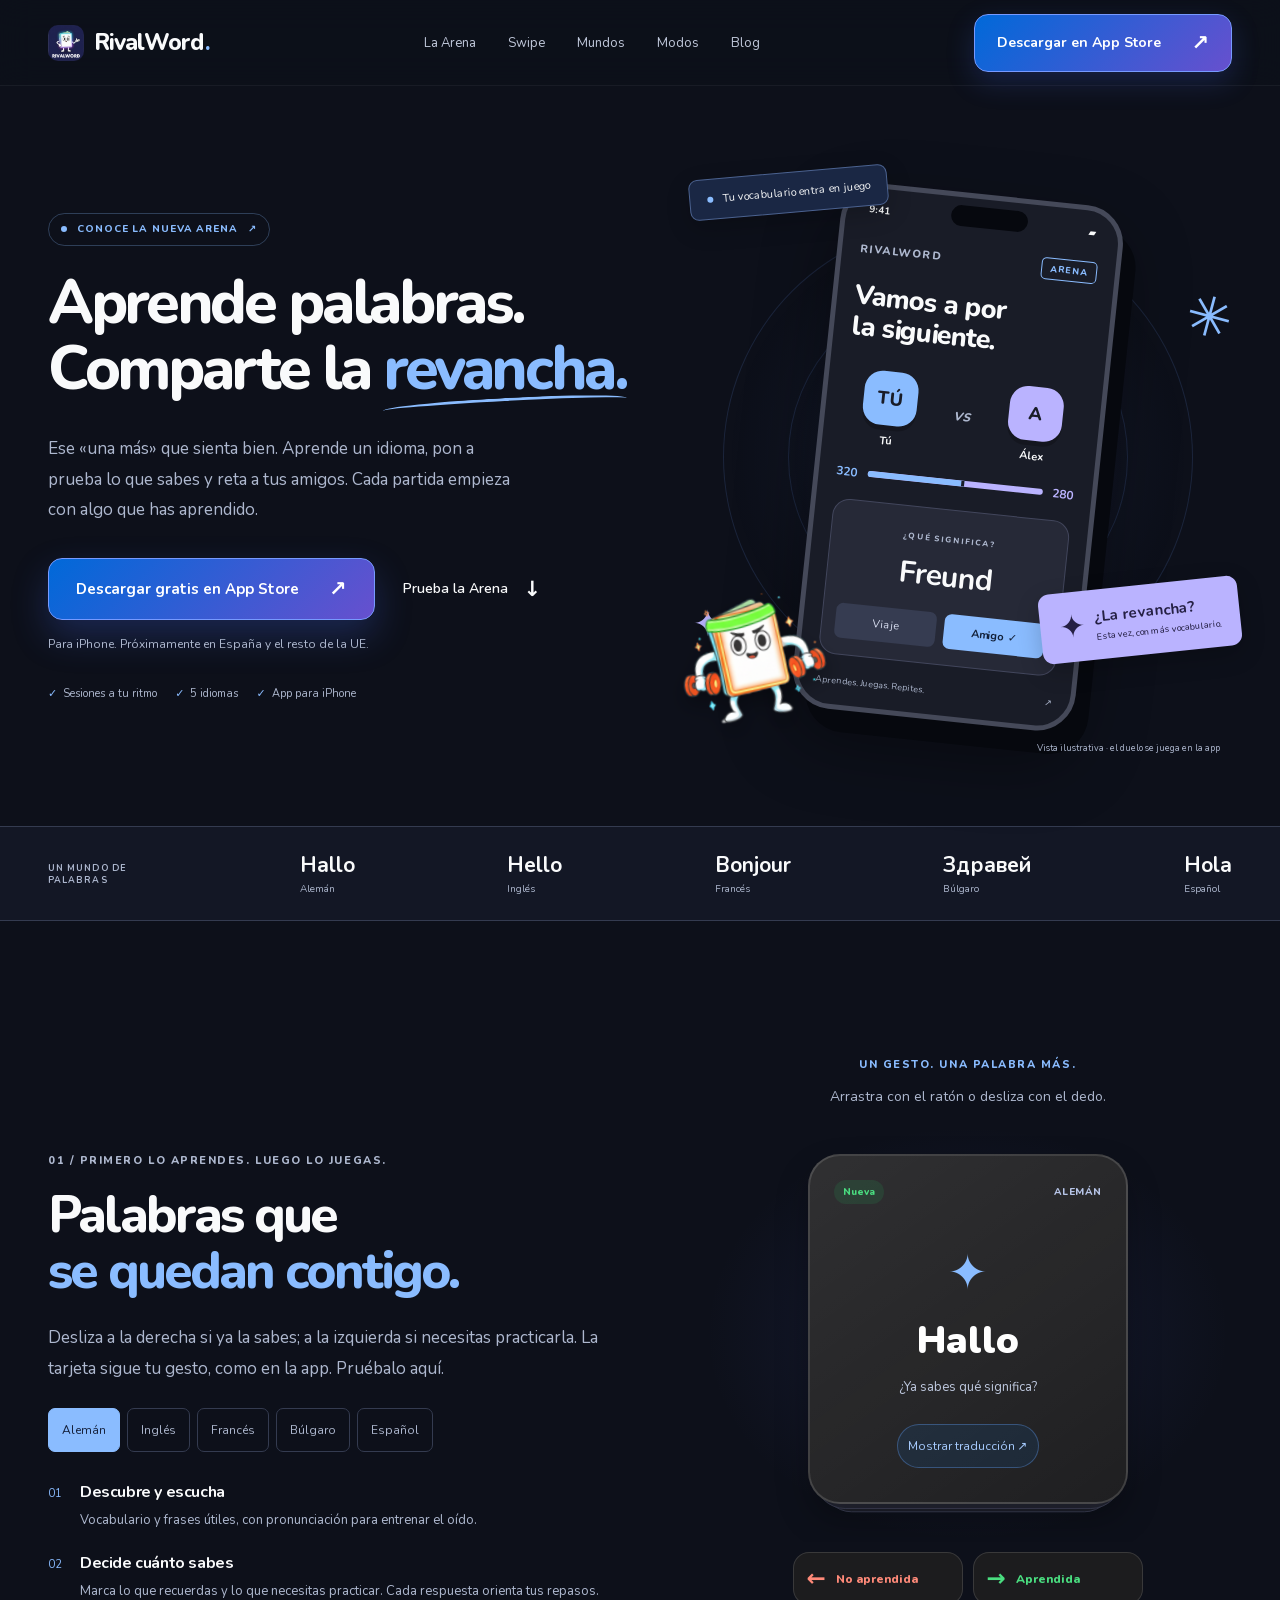
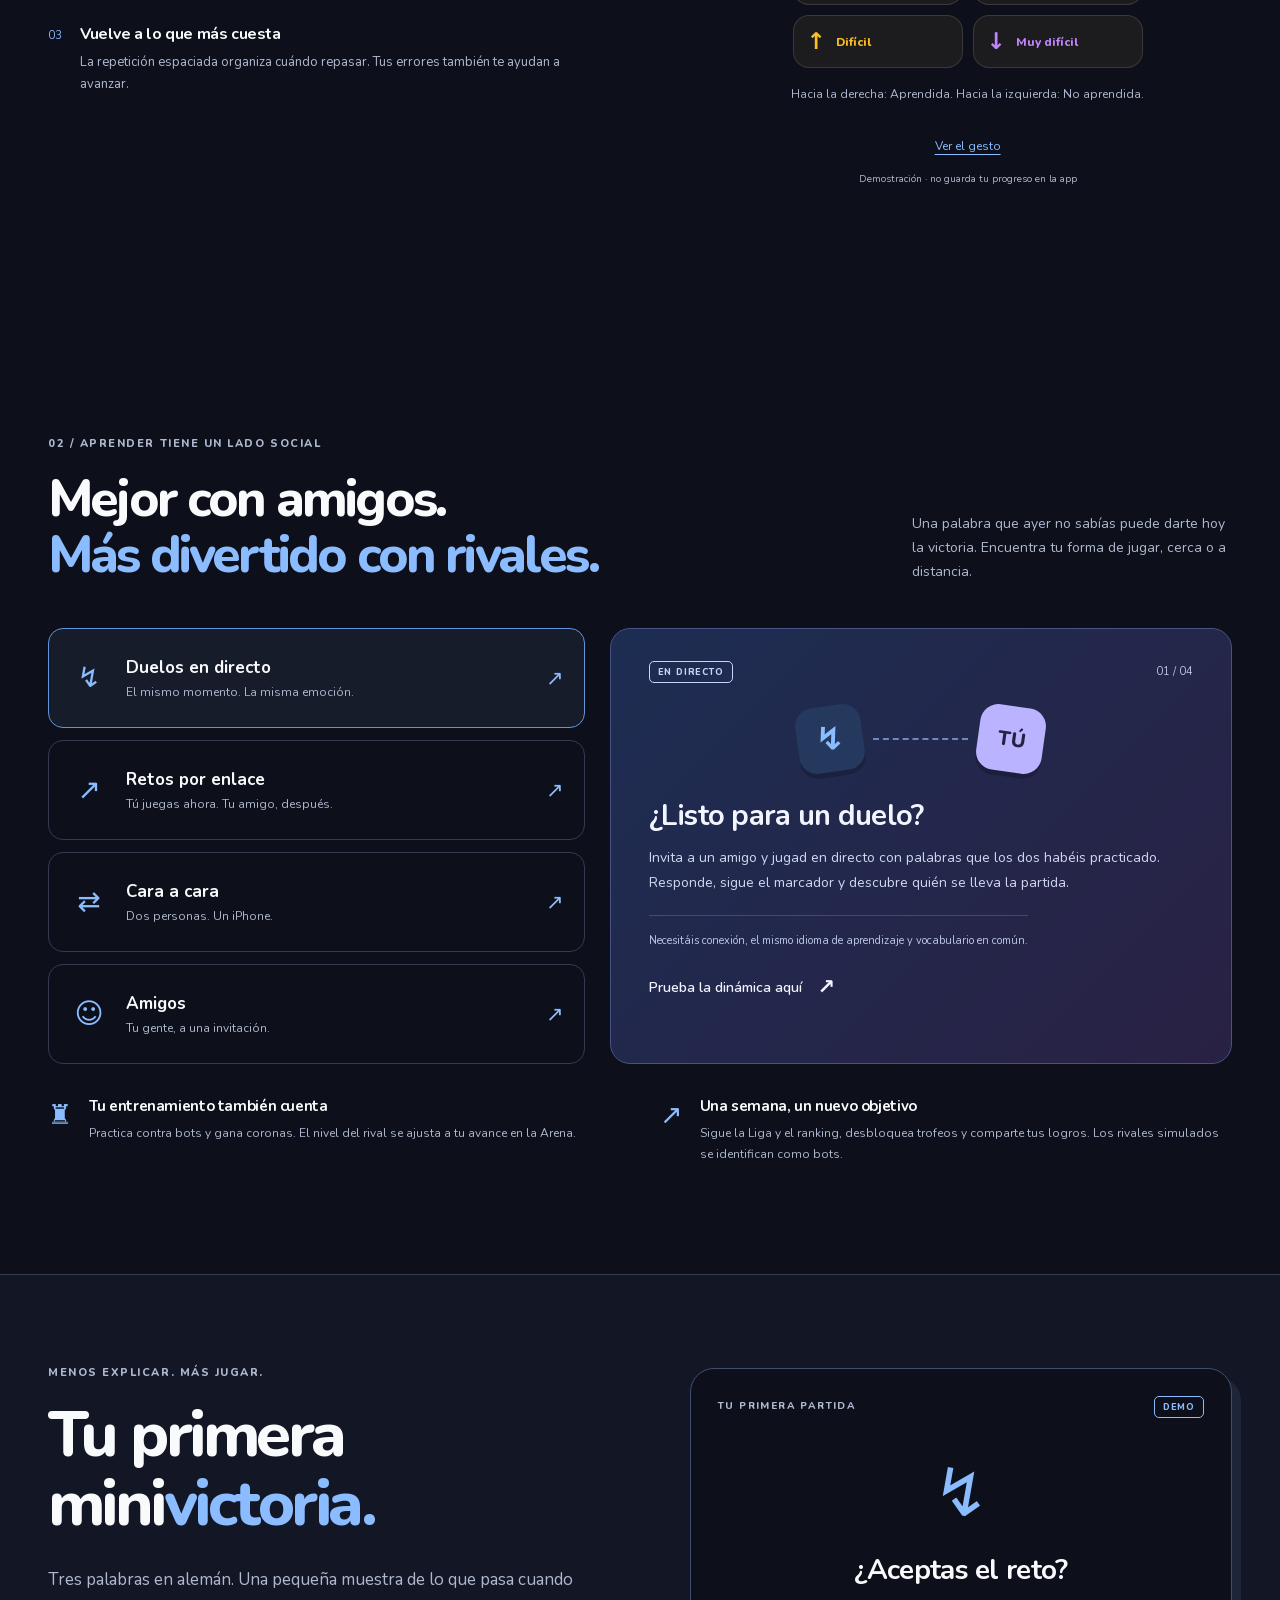
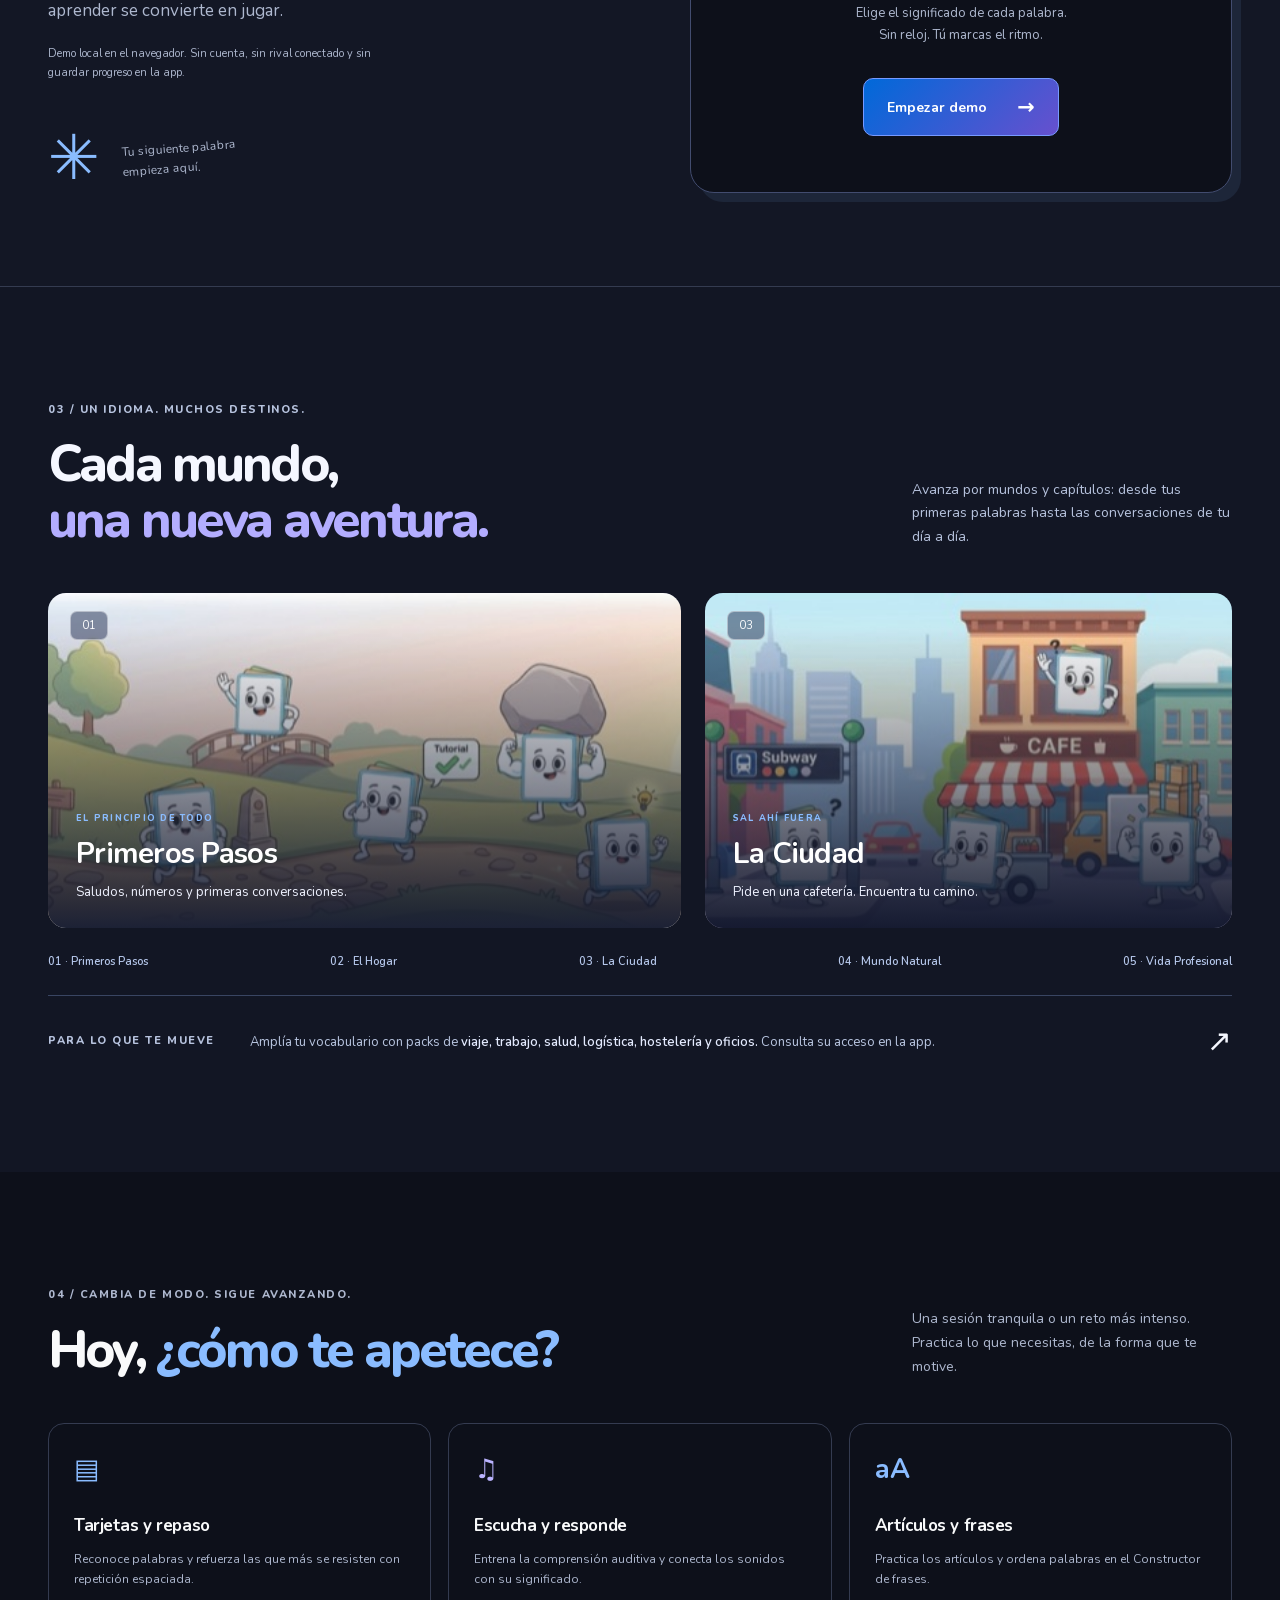
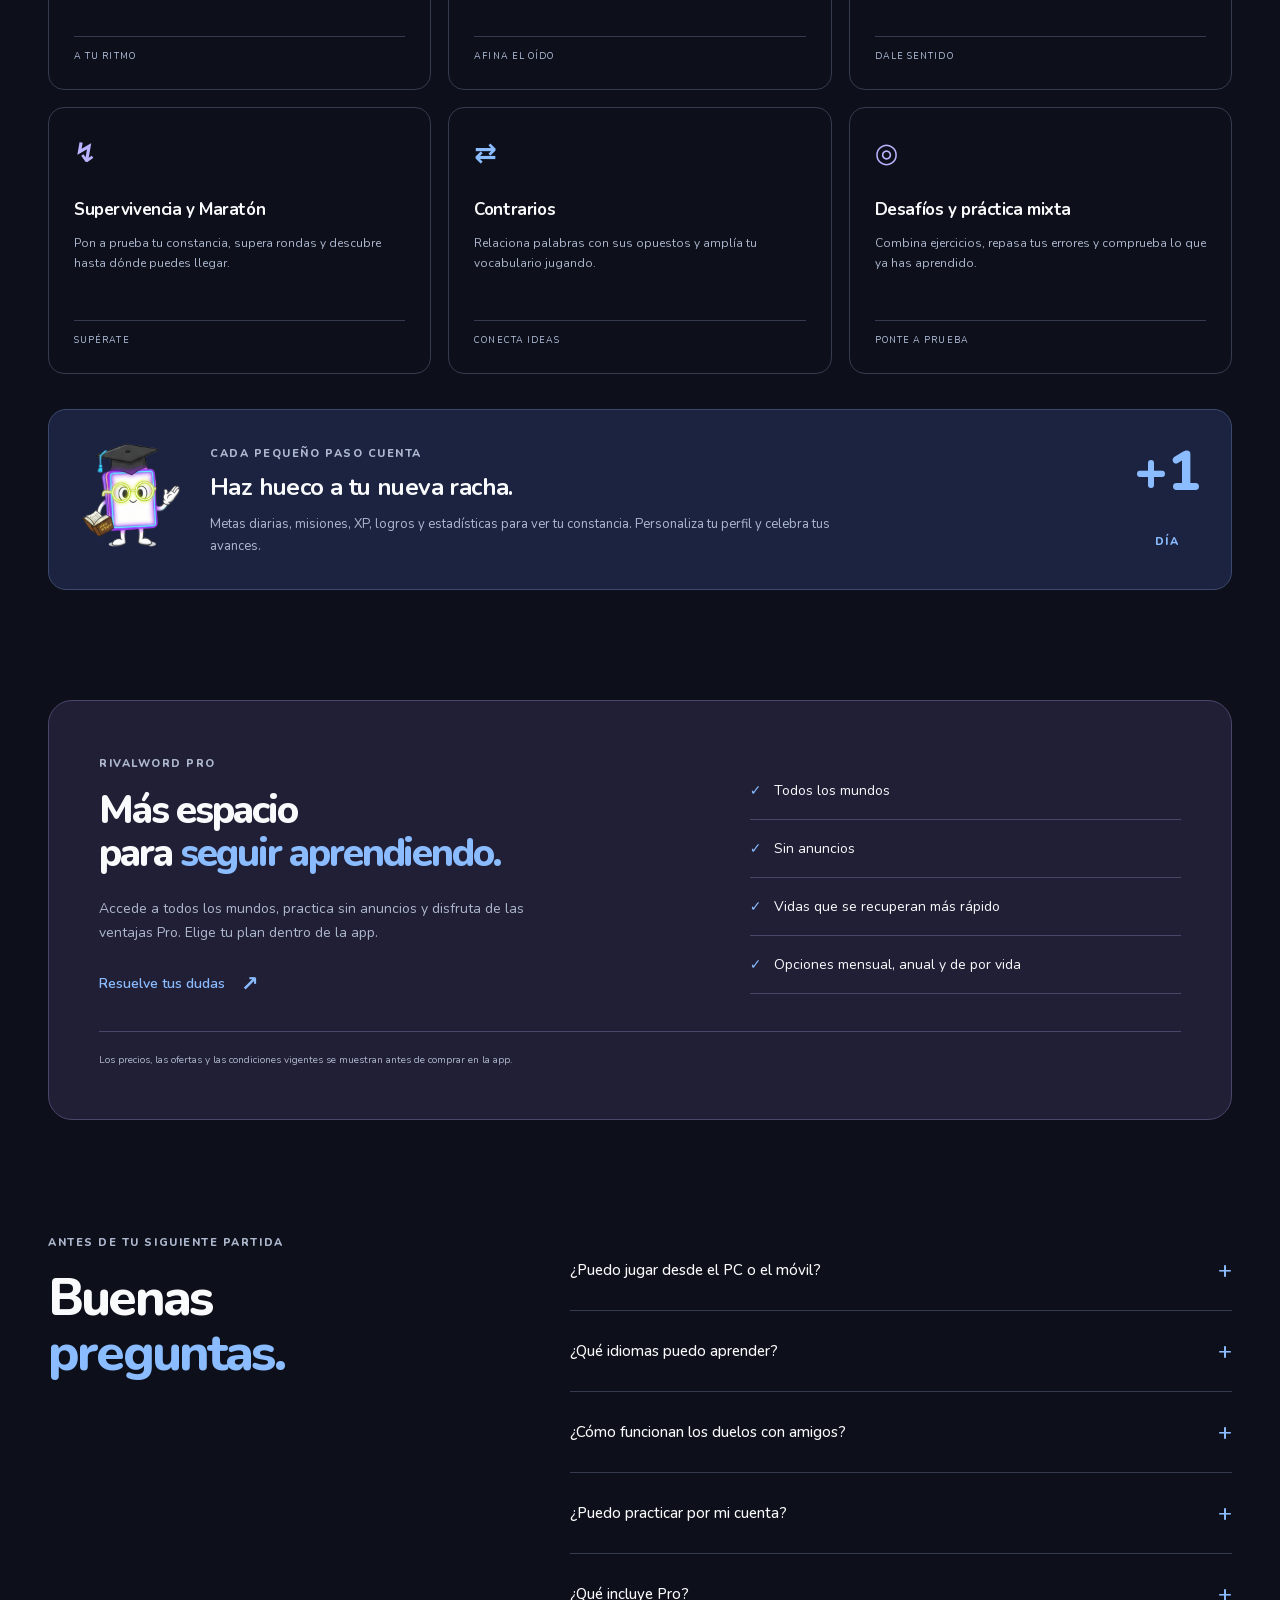
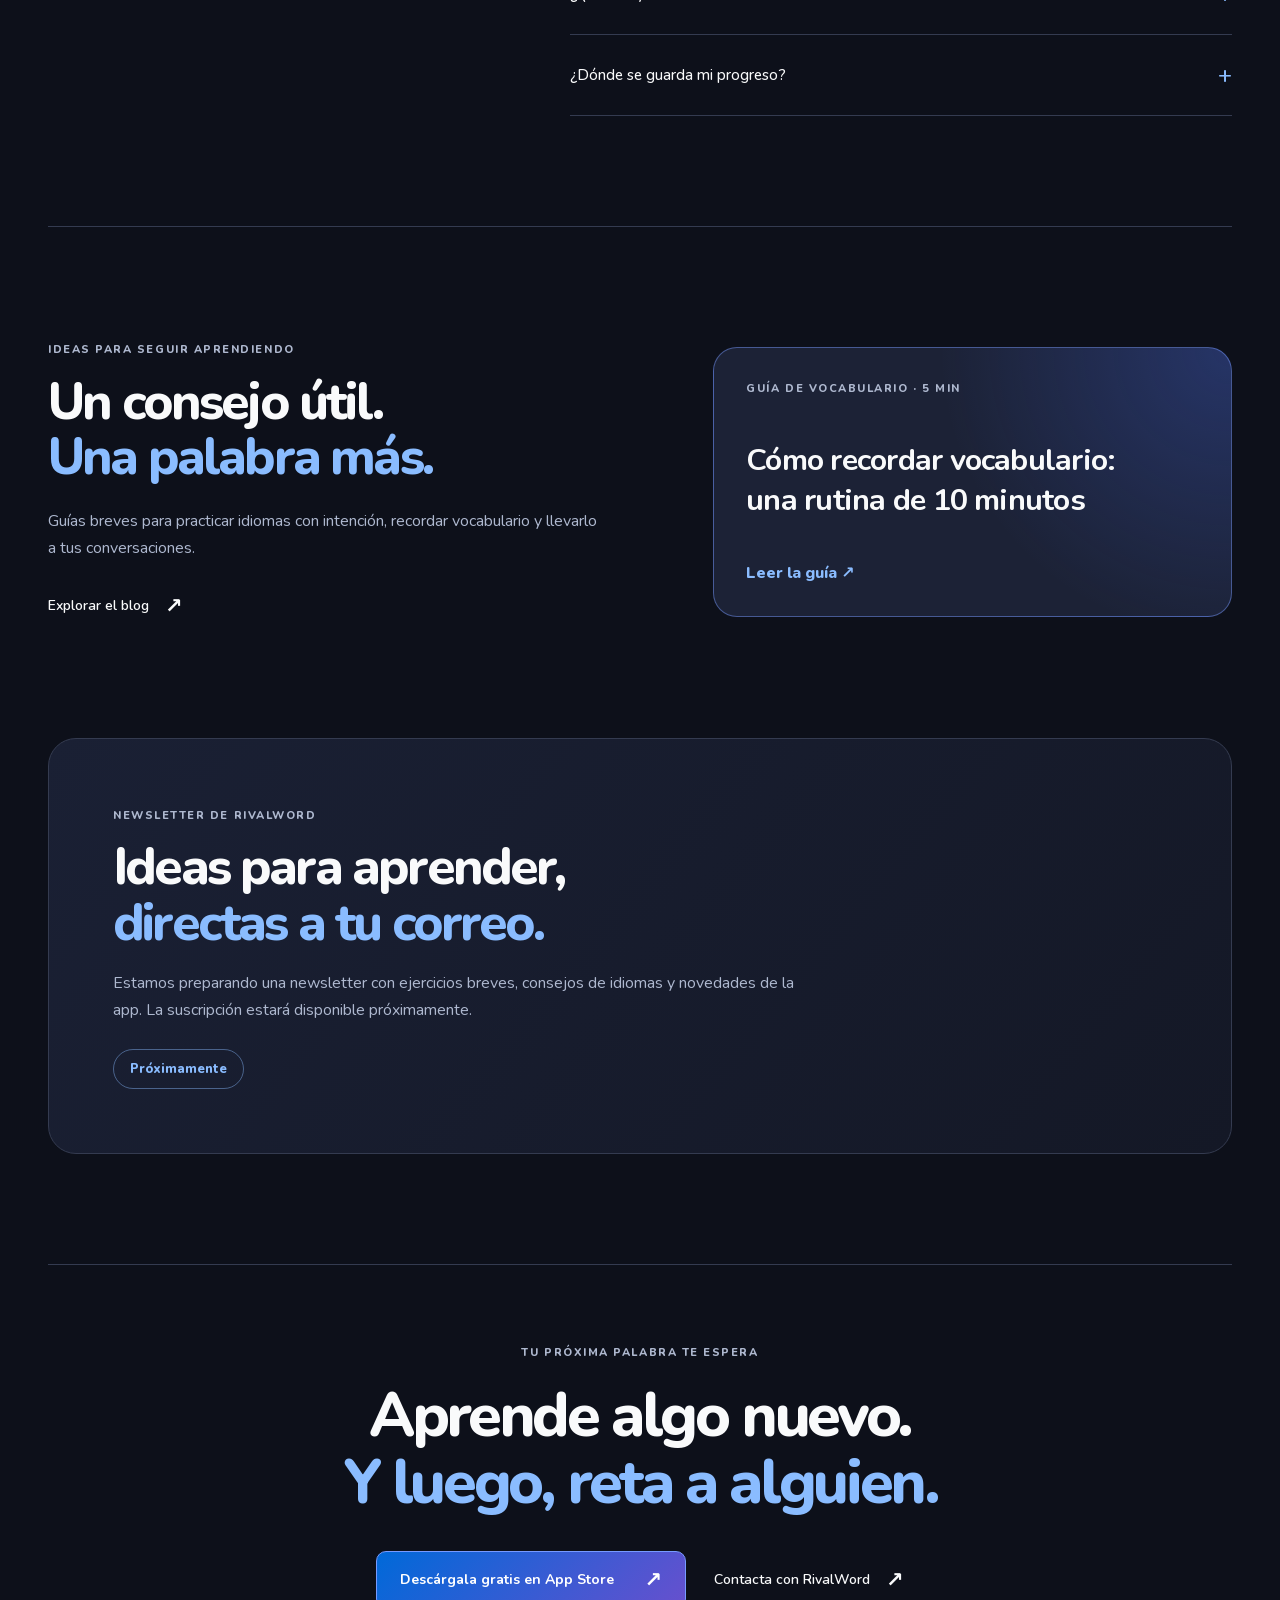
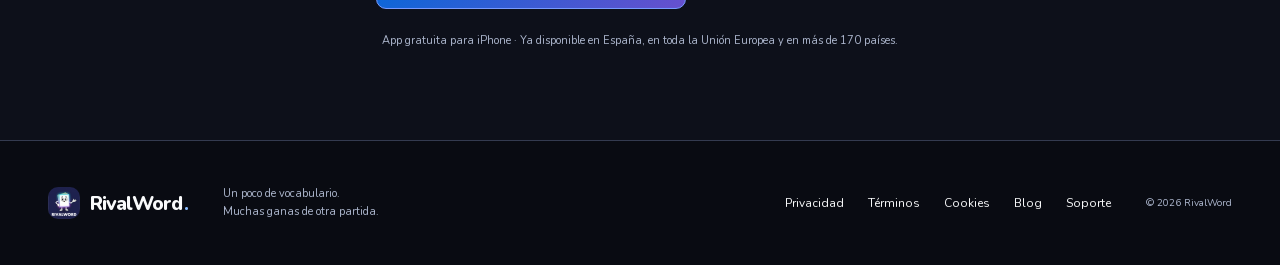
==== commit 116af7fb: "La app ya está a la venta en España y la UE; privacidad: analítica con la cuenta y huella del Apple " ====
--- a/index.html
+++ b/index.html
@@ -768,8 +768,8 @@
           >
         </div>
         <p>
-          App gratuita para iPhone · En España y el resto de la Unión Europea
-          estará disponible muy pronto.
+          App gratuita para iPhone · Ya disponible en España, en toda la Unión
+          Europea y en más de 170 países.
         </p>
       </section>
     </main>
